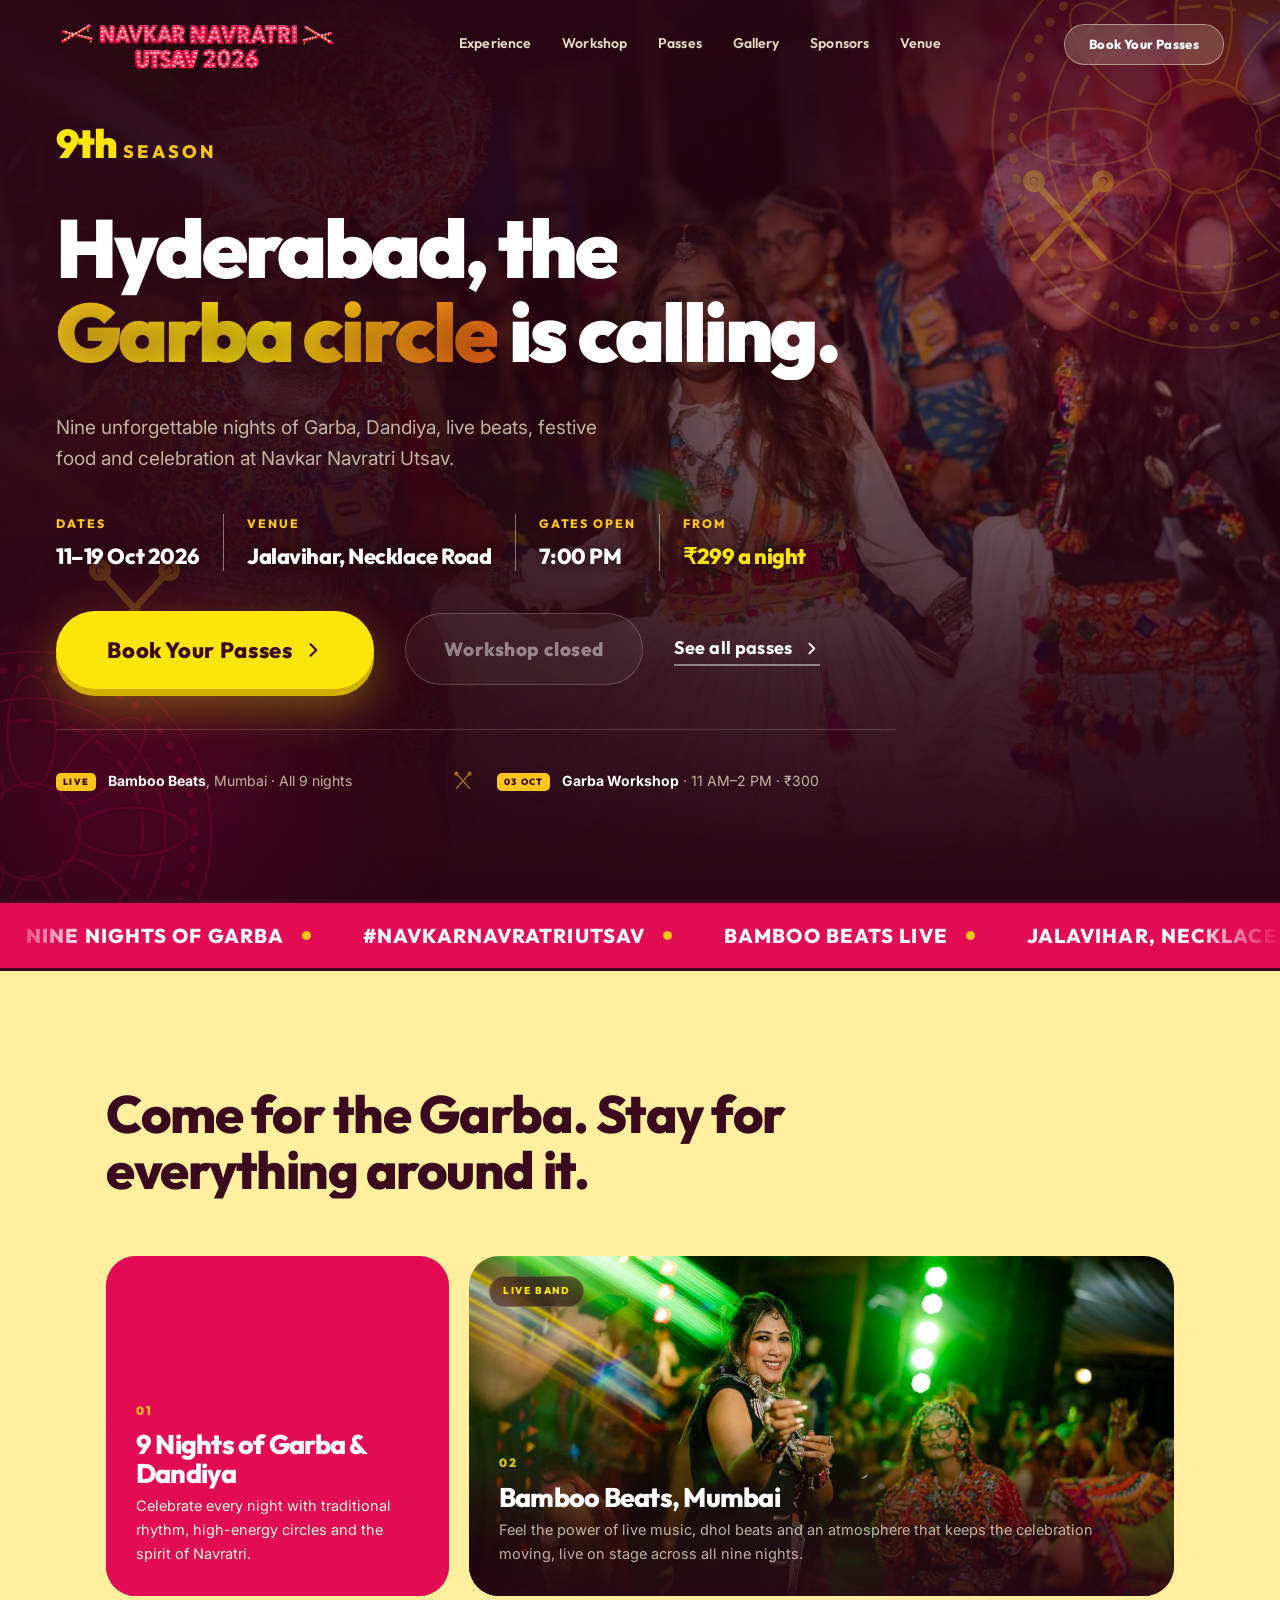
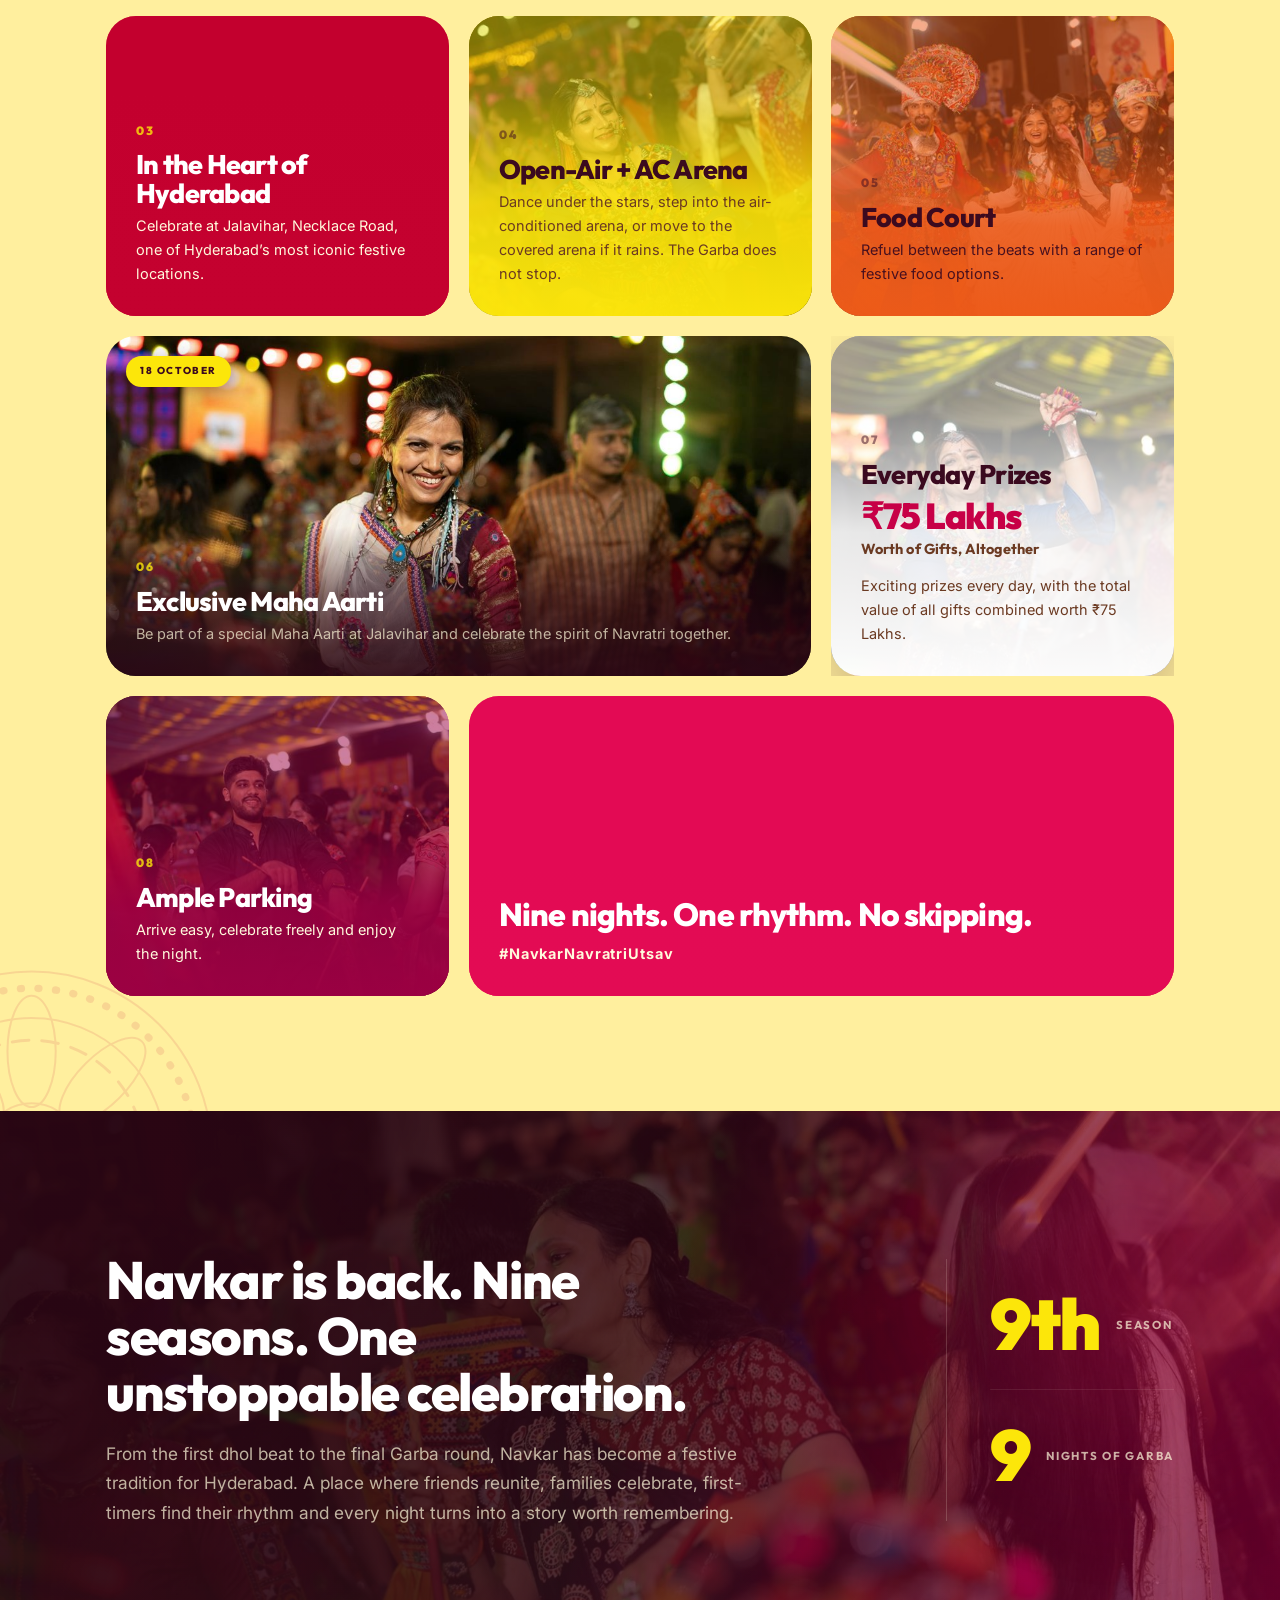
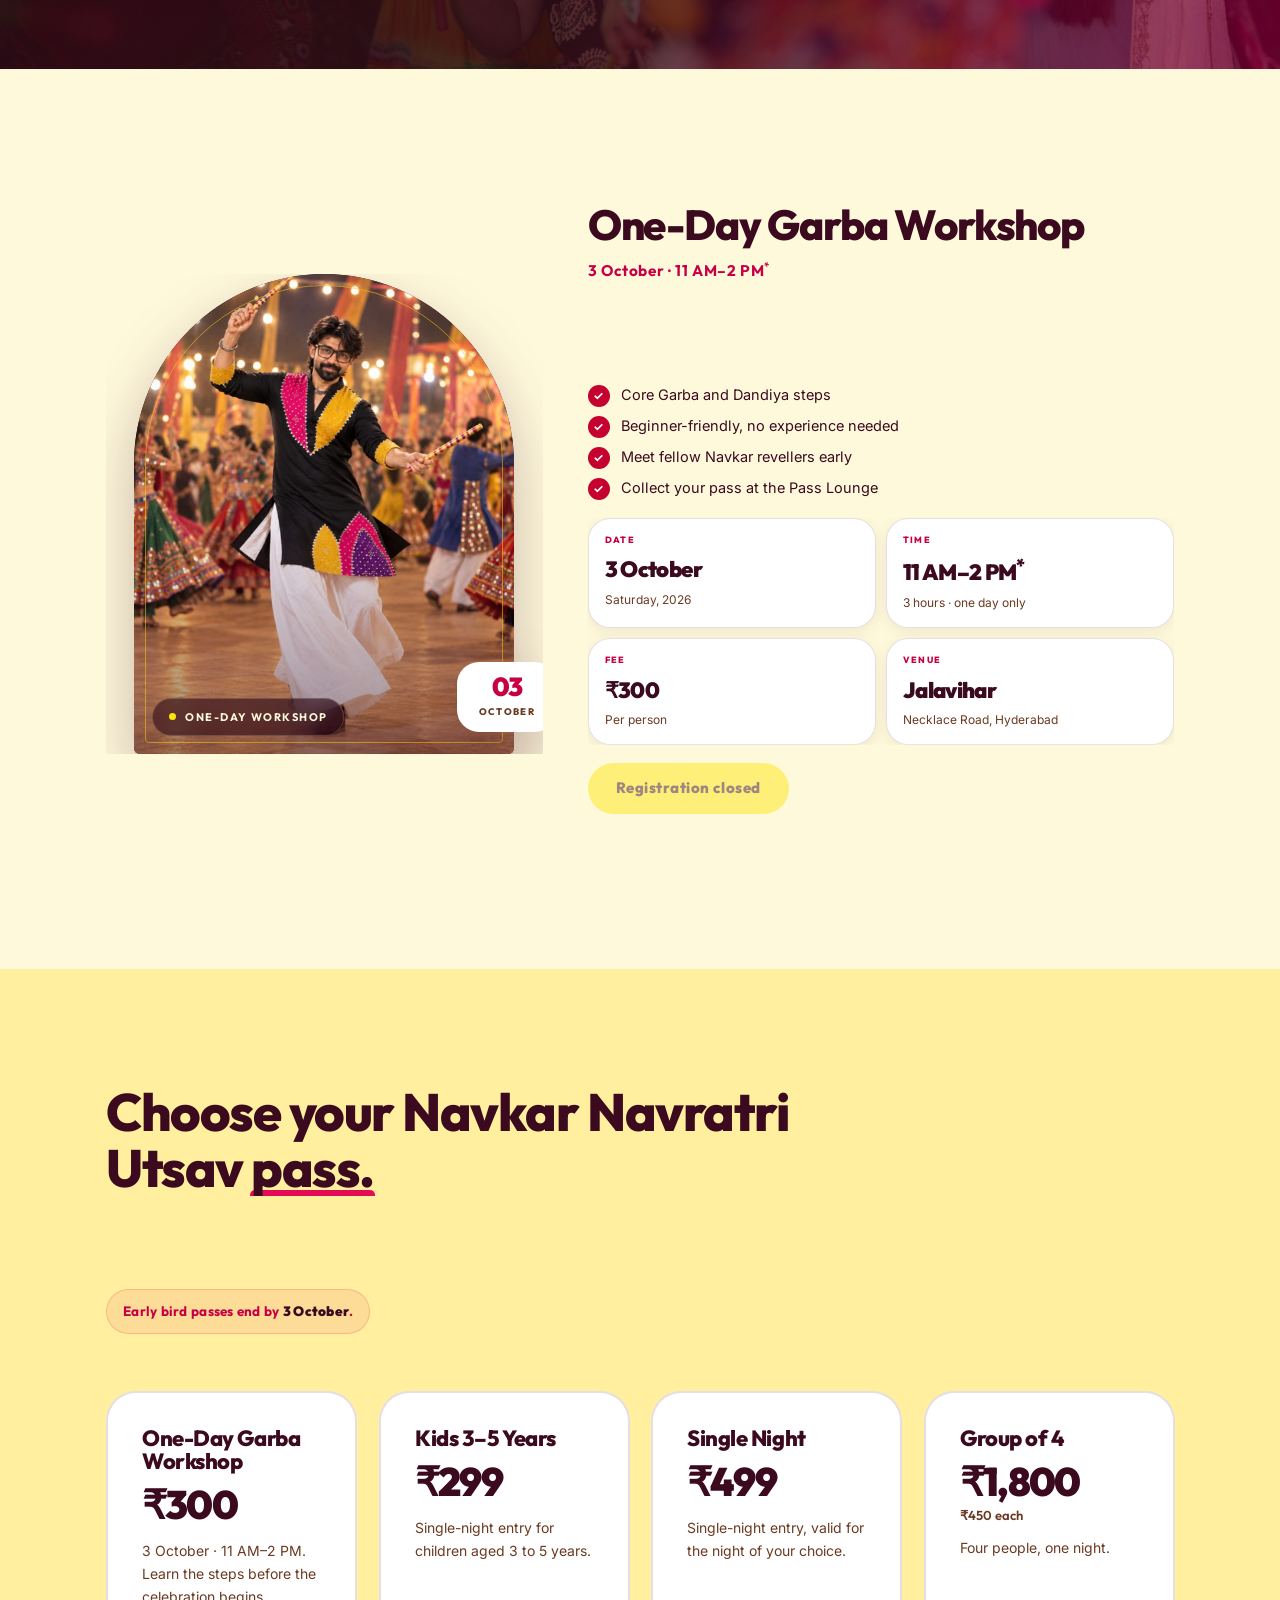
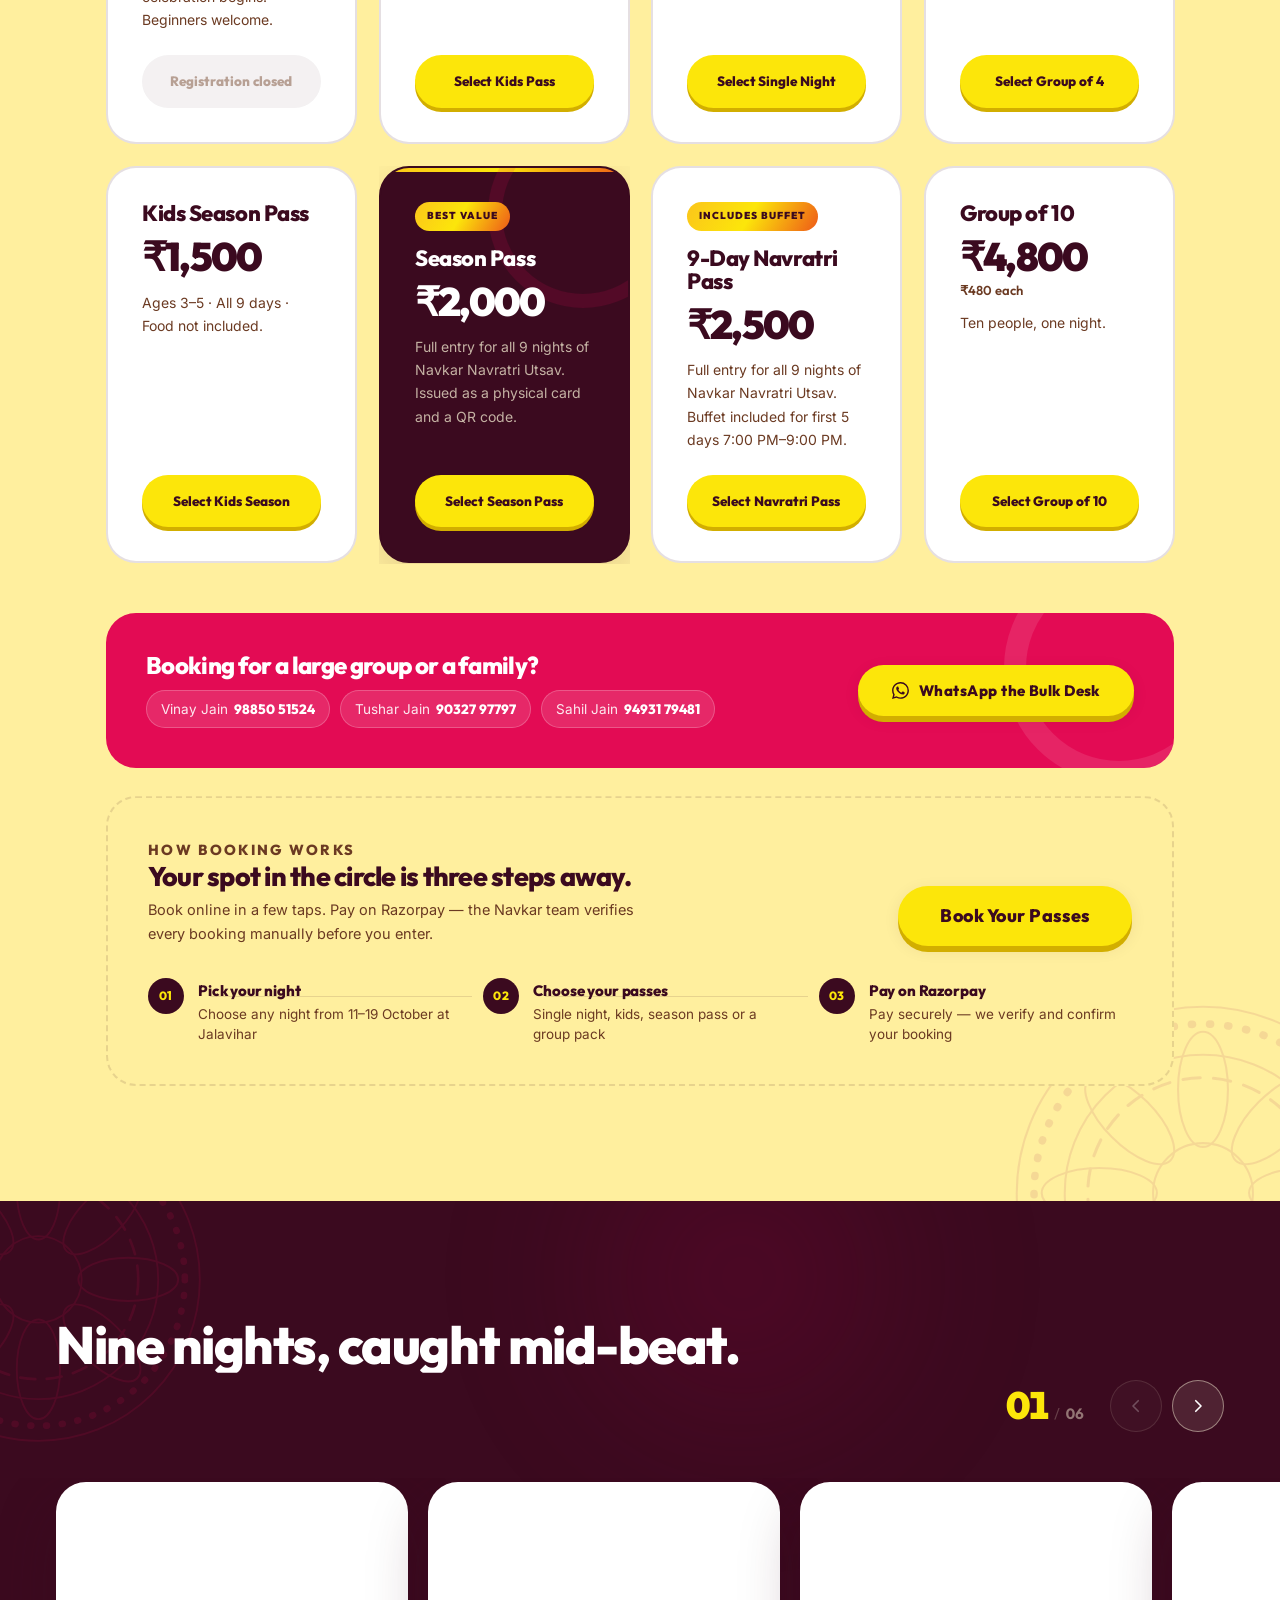
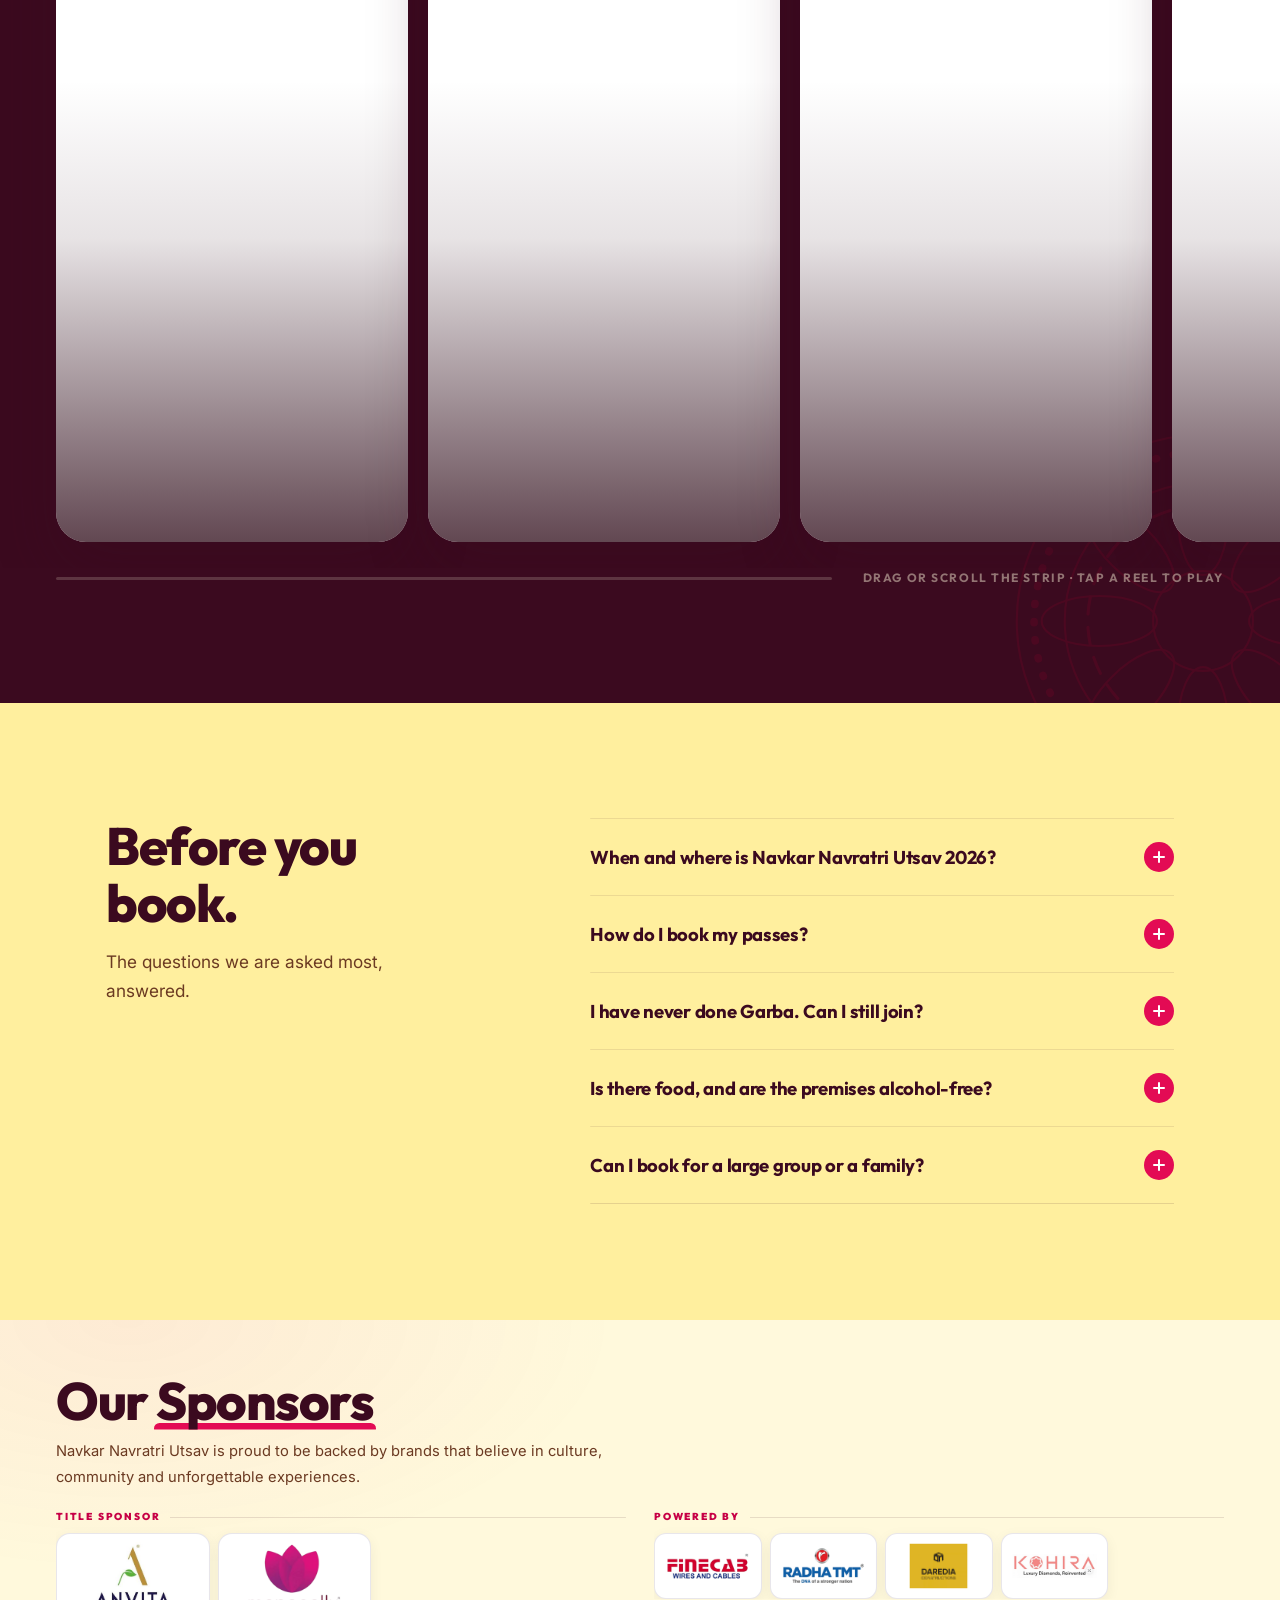
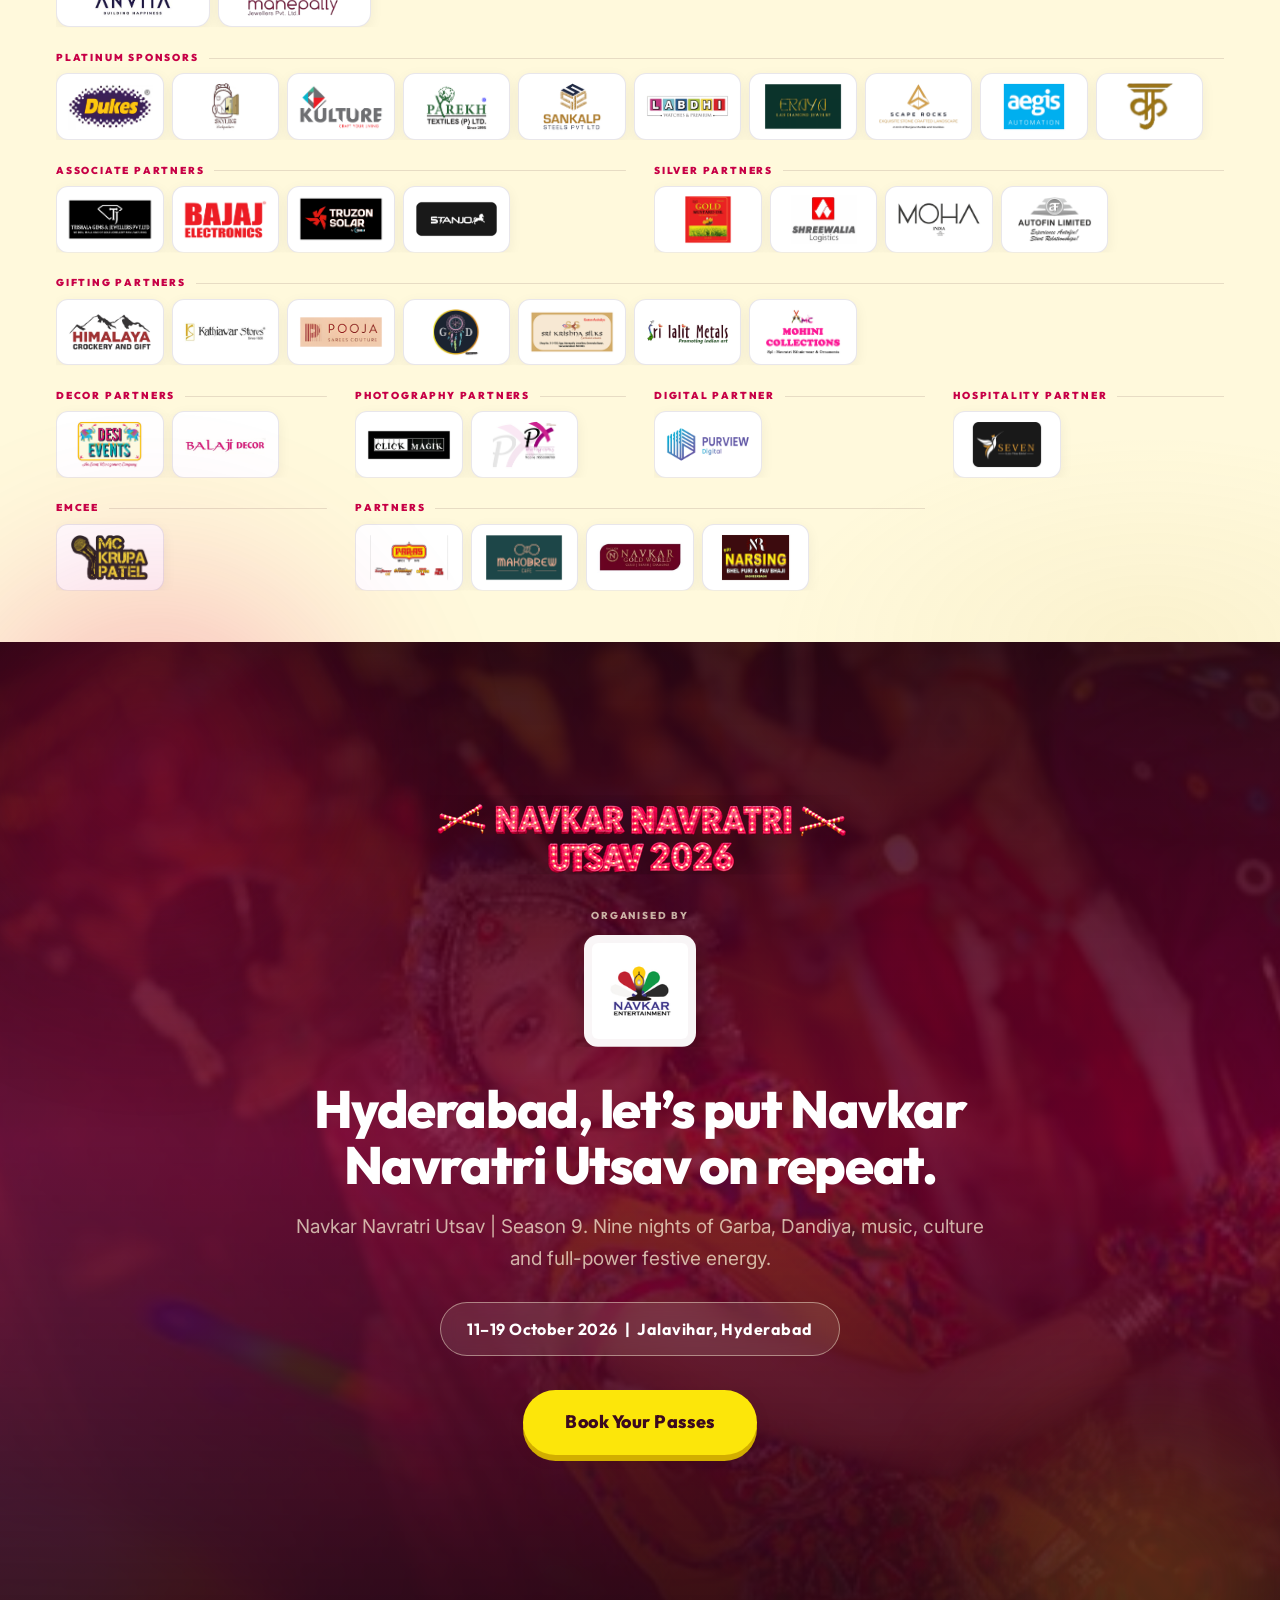
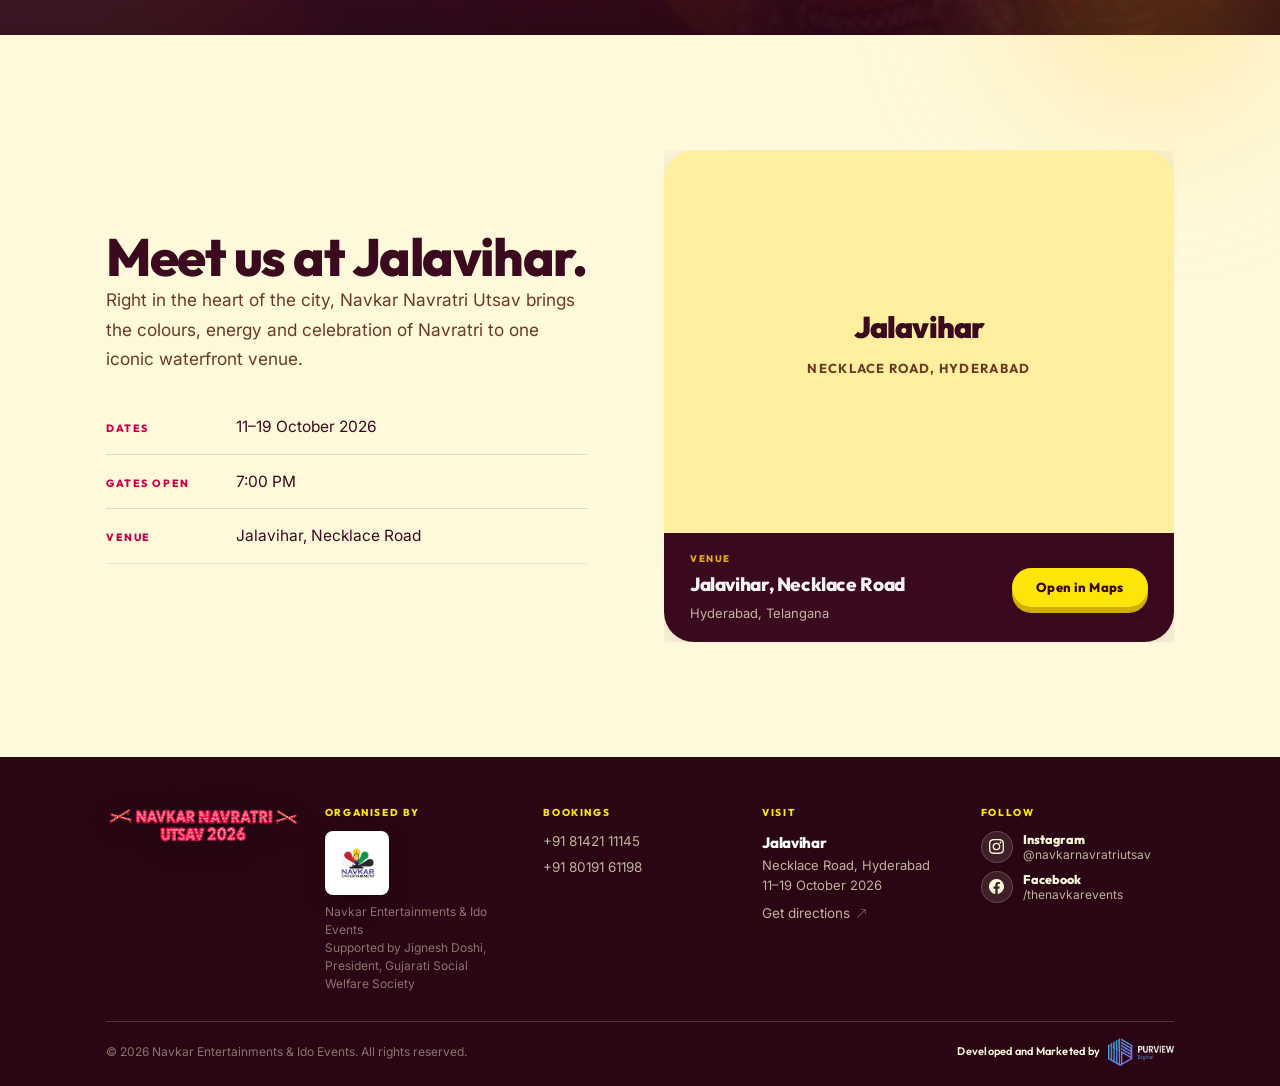
==== index.html @ 30139a0a "Upload Navkar landing page" ====
﻿<!DOCTYPE html>
<html lang="en">
<head>
<meta charset="utf-8">
<meta name="viewport" content="width=device-width, initial-scale=1, viewport-fit=cover">
<meta name="theme-color" content="#20123B">
<link rel="icon" href="assets/img/logo-128.png" type="image/png">
<link rel="apple-touch-icon" href="assets/img/logo-320.png">
<title>Navkar Navratri Utsav 2026 · Garba at Jalavihar, Hyderabad</title>
<meta name="description" content="Navkar Navratri Utsav Season 9. Nine nights of Garba and Dandiya at Jalavihar, Necklace Road, Hyderabad. 11–19 October 2026. Live band all nine nights. Passes from ₹299.">

<link rel="preconnect" href="https://fonts.googleapis.com">
<link rel="preconnect" href="https://fonts.gstatic.com" crossorigin>
<link href="https://fonts.googleapis.com/css2?family=Outfit:wght@400;500;600;700;800;900&family=Inter:wght@300;400;500;600;700&display=swap" rel="stylesheet">
<link rel="preload" as="image" href="assets/img/festive-attire-1800.jpg"
      imagesrcset="assets/img/festive-attire-650.jpg 650w, assets/img/festive-attire-1100.jpg 1100w, assets/img/festive-attire-1800.jpg 1800w"
      imagesizes="100vw">

<link rel="stylesheet" href="css/base.css">
<link rel="stylesheet" href="css/decor.css">
<link rel="stylesheet" href="css/nav.css">
<link rel="stylesheet" href="css/hero.css">
<link rel="stylesheet" href="css/sections.css">
<link rel="stylesheet" href="css/gallery.css">
<link rel="stylesheet" href="css/modal.css">
</head>
<body>

<a class="skip" href="#main">Skip to content</a>

<!-- ============================================================
     Decorative SVG symbols — referenced with <use> throughout
     ============================================================ -->
<svg width="0" height="0" style="position:absolute" aria-hidden="true" focusable="false">
  <!-- NOTE: styling here must be presentation ATTRIBUTES, not classes.
       A <use> clones into a shadow tree that outside class selectors cannot
       reach; only inherited properties cross that boundary. -->
  <symbol id="mandala" viewBox="0 0 200 200">
    <g fill="none" stroke="currentColor" stroke-width="1.1">
      <circle cx="100" cy="100" r="97"/>
      <circle cx="100" cy="100" r="88" stroke-width="4" stroke-dasharray="0.5 9" stroke-linecap="round"/>
      <circle cx="100" cy="100" r="72"/>
      <circle cx="100" cy="100" r="60" stroke-width="1.6" stroke-dasharray="9 7" stroke-linecap="round"/>
      <circle cx="100" cy="100" r="26"/>
      <ellipse cx="100" cy="46" rx="13" ry="30"/>
      <ellipse cx="100" cy="46" rx="13" ry="30" transform="rotate(45 100 100)"/>
      <ellipse cx="100" cy="46" rx="13" ry="30" transform="rotate(90 100 100)"/>
      <ellipse cx="100" cy="46" rx="13" ry="30" transform="rotate(135 100 100)"/>
      <ellipse cx="100" cy="46" rx="13" ry="30" transform="rotate(180 100 100)"/>
      <ellipse cx="100" cy="46" rx="13" ry="30" transform="rotate(225 100 100)"/>
      <ellipse cx="100" cy="46" rx="13" ry="30" transform="rotate(270 100 100)"/>
      <ellipse cx="100" cy="46" rx="13" ry="30" transform="rotate(315 100 100)"/>
    </g>
  </symbol>

  <symbol id="chakra" viewBox="0 0 40 40">
    <g fill="none" stroke="currentColor" stroke-width="2">
      <circle cx="20" cy="20" r="17" stroke-dasharray="1 5" stroke-linecap="round"/>
      <circle cx="20" cy="20" r="7"/>
    </g>
  </symbol>

  <symbol id="dandiya" viewBox="0 0 60 60">
    <g fill="none" stroke="currentColor" stroke-width="3.4" stroke-linecap="round">
      <line x1="12" y1="10" x2="48" y2="50"/>
      <line x1="48" y1="10" x2="12" y2="50"/>
      <circle cx="12" cy="10" r="4"/>
      <circle cx="48" cy="10" r="4"/>
    </g>
  </symbol>

  <symbol id="i-left"   viewBox="0 0 24 24"><path d="M15 5l-7 7 7 7"/></symbol>
  <symbol id="i-right"  viewBox="0 0 24 24"><path d="M9 5l7 7-7 7"/></symbol>
  <symbol id="i-expand" viewBox="0 0 24 24"><path d="M4 9V4h5M20 15v5h-5M20 9V4h-5M4 15v5h5"/></symbol>

  <!-- Bootstrap Icons (MIT) — instagram + facebook, 16x16 grid -->
  <symbol id="i-instagram" viewBox="0 0 16 16"><path d="M8 0C5.829 0 5.556.01 4.703.048 3.85.088 3.269.222 2.76.42a3.9 3.9 0 0 0-1.417.923A3.9 3.9 0 0 0 .42 2.76C.222 3.268.087 3.85.048 4.7.01 5.555 0 5.827 0 8.001c0 2.172.01 2.444.048 3.297.04.852.174 1.433.372 1.942.205.526.478.972.923 1.417.444.445.89.719 1.416.923.51.198 1.09.333 1.942.372C5.555 15.99 5.827 16 8 16s2.444-.01 3.298-.048c.851-.04 1.434-.174 1.943-.372a3.9 3.9 0 0 0 1.416-.923c.445-.445.718-.891.923-1.417.197-.509.332-1.09.372-1.942C15.99 10.445 16 10.173 16 8s-.01-2.445-.048-3.299c-.04-.851-.175-1.433-.372-1.941a3.9 3.9 0 0 0-.923-1.417A3.9 3.9 0 0 0 13.24.42c-.51-.198-1.092-.333-1.943-.372C10.443.01 10.172 0 7.998 0zm-.717 1.442h.718c2.136 0 2.389.007 3.232.046.78.035 1.204.166 1.486.275.373.145.64.319.92.599s.453.546.598.92c.11.281.24.705.275 1.485.039.843.047 1.096.047 3.231s-.008 2.389-.047 3.232c-.035.78-.166 1.203-.275 1.485a2.5 2.5 0 0 1-.599.919c-.28.28-.546.453-.92.598-.28.11-.704.24-1.485.276-.843.038-1.096.047-3.232.047s-2.39-.009-3.233-.047c-.78-.036-1.203-.166-1.485-.276a2.5 2.5 0 0 1-.92-.598 2.5 2.5 0 0 1-.6-.92c-.109-.281-.24-.705-.275-1.485-.038-.843-.046-1.096-.046-3.233s.008-2.388.046-3.231c.036-.78.166-1.204.276-1.486.145-.373.319-.64.599-.92s.546-.453.92-.598c.282-.11.705-.24 1.485-.276.738-.034 1.024-.044 2.515-.045zm4.988 1.328a.96.96 0 1 0 0 1.92.96.96 0 0 0 0-1.92m-4.27 1.122a4.109 4.109 0 1 0 0 8.217 4.109 4.109 0 0 0 0-8.217m0 1.441a2.667 2.667 0 1 1 0 5.334 2.667 2.667 0 0 1 0-5.334"/></symbol>
  <symbol id="i-facebook"  viewBox="0 0 16 16"><path d="M16 8.049c0-4.446-3.582-8.05-8-8.05C3.58 0-.002 3.603-.002 8.05c0 4.017 2.926 7.347 6.75 7.951v-5.625h-2.03V8.05H6.75V6.275c0-2.017 1.195-3.131 3.022-3.131.876 0 1.791.157 1.791.157v1.98h-1.009c-.993 0-1.303.621-1.303 1.258v1.51h2.218l-.354 2.326H9.25V16c3.824-.604 6.75-3.934 6.75-7.951"/></symbol>
  <symbol id="i-whatsapp"  viewBox="0 0 16 16"><path d="M13.601 2.326A7.85 7.85 0 0 0 7.994 0C3.627 0 .068 3.558.064 7.926c0 1.399.366 2.76 1.057 3.965L0 16l4.204-1.102a7.9 7.9 0 0 0 3.79.965h.004c4.368 0 7.926-3.558 7.93-7.93A7.9 7.9 0 0 0 13.6 2.326zM7.994 14.521a6.6 6.6 0 0 1-3.356-.92l-.24-.144-2.494.654.666-2.433-.156-.251a6.56 6.56 0 0 1-1.007-3.505c0-3.626 2.957-6.584 6.591-6.584a6.56 6.56 0 0 1 4.66 1.931 6.56 6.56 0 0 1 1.928 4.66c-.004 3.639-2.961 6.592-6.592 6.592m3.615-4.934c-.197-.099-1.17-.578-1.353-.646-.182-.065-.315-.099-.445.099-.133.197-.513.646-.627.775-.114.133-.232.148-.43.05-.197-.1-.836-.308-1.592-.985-.59-.525-.985-1.175-1.103-1.372-.114-.198-.011-.304.088-.403.087-.088.197-.232.296-.346.1-.114.133-.198.198-.33.065-.134.034-.248-.015-.347-.05-.099-.445-1.076-.612-1.47-.16-.389-.323-.335-.445-.34-.114-.007-.247-.007-.38-.007a.73.73 0 0 0-.529.247c-.182.198-.691.677-.691 1.654s.71 1.916.81 2.049c.098.133 1.394 2.132 3.383 2.992.47.205.84.326 1.129.418.475.152.904.129 1.246.08.38-.058 1.171-.48 1.338-.943.164-.464.164-.86.114-.943-.049-.084-.182-.133-.38-.232"/></symbol>
  <symbol id="i-out"       viewBox="0 0 16 16"><path fill-rule="evenodd" d="M14 2.5a.5.5 0 0 0-.5-.5h-6a.5.5 0 0 0 0 1h4.793L2.146 13.146a.5.5 0 0 0 .708.708L13 3.707V8.5a.5.5 0 0 0 1 0z"/></symbol>
</svg>

<!-- ============================================================
     NAVIGATION
     ============================================================ -->
<header class="nav">
  <div class="nav-in">
    <a class="brand" href="#home" aria-label="Navkar Navratri Utsav, home">
      <img class="blogo" src="assets/img/navkar-navratri-26-420.png"
           srcset="assets/img/navkar-navratri-26-420.png 420w, assets/img/navkar-navratri-26-640.png 640w, assets/img/navkar-navratri-26-960.png 960w"
           sizes="(max-width:640px) 52vw, 250px"
           width="420" height="79" fetchpriority="high" decoding="async"
           alt="Navkar Navratri Utsav 2026">
    </a>

    <nav class="nav-links" aria-label="Primary">
      <a href="#experience">Experience</a>
      <a href="#workshop">Workshop</a>
      <a href="#passes">Passes</a>
      <a href="#gallery">Gallery</a>
      <a href="#sponsors">Sponsors</a>
      <a href="#venue">Venue</a>
    </nav>

    <div class="nav-actions">
      <button class="btn btn-sm btn-nav" data-cta>Book Your Passes</button>
      <button class="burger" aria-label="Open menu" aria-expanded="false" aria-controls="drawer">
        <i></i><i></i><i></i>
      </button>
    </div>
  </div>
</header>

<!-- Mobile drawer -->
<div class="drawer" id="drawer">
  <div class="drawer-inner">
    <a class="dl" href="#experience" style="--i:0"><span class="idx">01</span>Experience</a>
    <a class="dl" href="#workshop"   style="--i:1"><span class="idx">02</span>Workshop</a>
    <a class="dl" href="#passes"     style="--i:2"><span class="idx">03</span>Passes</a>
    <a class="dl" href="#gallery"    style="--i:3"><span class="idx">04</span>Gallery</a>
    <a class="dl" href="#sponsors"   style="--i:4"><span class="idx">05</span>Sponsors</a>
    <a class="dl" href="#venue"      style="--i:5"><span class="idx">06</span>Venue</a>
    <div class="drawer-foot">
      <button class="btn btn-yellow btn-lg" data-cta>Book Your Passes</button>
      <p class="drawer-meta">
        <strong>11–19 October 2026</strong><br>
        Jalavihar, Necklace Road, Hyderabad<br>
        Bookings · +91 81421 11145
      </p>
    </div>
  </div>
</div>

<main id="main">

<!-- ============================================================
     HERO
     ============================================================ -->
<section class="hero" id="home" data-parallax-root>
  <div class="hero-media">
    <img class="hero-img" data-parallax="0.14"
         src="assets/img/festive-attire-1800.jpg"
         srcset="assets/img/festive-attire-650.jpg 650w,
                 assets/img/festive-attire-1100.jpg 1100w,
                 assets/img/festive-attire-1800.jpg 1800w"
         sizes="100vw"
         fetchpriority="high" decoding="async"
         alt="Revellers in full traditional Gujarati attire laughing together on the Navkar floor under coloured stage beams">
  </div>
  <div class="hero-cast" aria-hidden="true"></div>
  <div class="hero-scrim" aria-hidden="true"></div>

  <!-- decor -->
  <div class="glow glow-1 glow-breathe" aria-hidden="true"></div>
  <div class="glow glow-2 glow-breathe-slow" aria-hidden="true"></div>
  <div class="motif motif-tr motif-spin" aria-hidden="true"><svg><use href="#mandala"/></svg></div>
  <div class="motif motif-bl motif-spin-rev" aria-hidden="true"><svg><use href="#mandala"/></svg></div>
  <div class="dandiya dandiya-1 dandiya-float" aria-hidden="true"><svg><use href="#dandiya"/></svg></div>
  <div class="dandiya dandiya-2 dandiya-float" aria-hidden="true"><svg><use href="#dandiya"/></svg></div>
  <div class="particles" data-count-particles="22" aria-hidden="true"></div>

  <div class="hero-in">
    <div class="hero-content">
      <div class="hero-brand">
        <span class="season" aria-label="9th Season">
          <span class="season-n">9th</span>
          <span class="season-l">Season</span>
        </span>
      </div>

      <h1 class="reveal-words">
        <span class="w" style="--i:0"><span>Hyderabad,</span></span>
        <span class="w" style="--i:1"><span>the</span></span>
        <span class="w" style="--i:2"><span><em>Garba circle</em></span></span>
        <span class="w" style="--i:3"><span>is</span></span>
        <span class="w" style="--i:4"><span>calling.</span></span>
      </h1>

      <p class="sub">Nine unforgettable nights of Garba, Dandiya, live beats, festive food and celebration at Navkar Navratri Utsav.</p>

      <!-- Flat data, deliberately not pill-shaped: only the CTA below
           should read as something you can click. -->
      <dl class="hero-meta">
        <div><dt>Dates</dt><dd>11–19 Oct 2026</dd></div>
        <div><dt>Venue</dt><dd>Jalavihar, Necklace Road</dd></div>
        <div><dt>Gates open</dt><dd>7:00 PM</dd></div>
        <div><dt>From</dt><dd class="hi">₹299 a night</dd></div>
      </dl>

      <!-- Two real actions, three weights: the festival passes lead, the
           workshop is a distinct product, "see all passes" just scrolls. -->
      <div class="cta-row">
        <button class="btn btn-hero" data-cta>
          Book Your Passes
          <svg class="cta-arrow" aria-hidden="true"><use href="#i-right"/></svg>
        </button>
        <button class="btn btn-glass btn-hero-alt" data-ws-cta>
          Workshop <span>· ₹300</span>
        </button>
        <a class="cta-text" href="#passes">
          See all passes
          <svg aria-hidden="true"><use href="#i-right"/></svg>
        </a>
      </div>

      <!-- Billing line, poster style. Each item is wrapped in its own element
           so the <b> stays inline inside it rather than becoming a flex item. -->
      <div class="hero-billing">
        <p class="bill">
          <span class="bill-k">Live</span>
          <b>Bamboo Beats</b>, Mumbai · All 9 nights
        </p>
        <svg class="bill-sep" aria-hidden="true"><use href="#dandiya"/></svg>
        <p class="bill">
          <span class="bill-k">03 Oct</span>
          <b>Garba Workshop</b> · 11 AM–2 PM · ₹300
        </p>
      </div>
    </div>
  </div>

</section>

<!-- Festive ticker -->
<div class="marquee" aria-hidden="true">
  <div class="marquee-track">
    <div class="marquee-group">
      <span>Nine Nights of Garba</span><span>#NavkarNavratriUtsav</span><span>Bamboo Beats Live</span>
      <span>Jalavihar, Necklace Road</span><span>Maha Aarti</span><span>Best-Dressed Prizes</span>
      <span>11–19 October 2026</span>
    </div>
    <div class="marquee-group">
      <span>Nine Nights of Garba</span><span>#NavkarNavratriUtsav</span><span>Bamboo Beats Live</span>
      <span>Jalavihar, Necklace Road</span><span>Maha Aarti</span><span>Best-Dressed Prizes</span>
      <span>11–19 October 2026</span>
    </div>
  </div>
</div>

<!-- ============================================================
     EXPERIENCE
     ============================================================ -->
<section class="sec sec-alt exp" id="experience">
  <div class="motif motif-bl motif-spin-rev" aria-hidden="true"><svg><use href="#mandala"/></svg></div>
  <div class="wrap">
    <div class="sec-head">
      <h2 data-reveal>Come for the Garba. Stay for everything around it.</h2>
    </div>

    <div class="exp-grid" data-stagger="70">
      <article class="cell cell-img cell-tint c-mag" data-reveal>
        <img src="assets/img/hero-garba-650.jpg"
             srcset="assets/img/hero-garba-650.jpg 650w, assets/img/hero-garba-1100.jpg 1100w"
             sizes="(max-width:620px) 92vw, (max-width:1040px) 46vw, 30vw"
             loading="lazy" decoding="async"
             alt="A line of dancers mid-Dandiya, sticks raised">
        <div class="cell-body">
          <span class="num">01</span>
          <h3>9 Nights of Garba &amp; Dandiya</h3>
          <p>Celebrate every night with traditional rhythm, high-energy circles and the spirit of Navratri.</p>
        </div>
      </article>

      <article class="cell cell-img sp-2 tall" data-reveal>
        <img src="assets/img/live-stage-1100.jpg"
             srcset="assets/img/live-stage-650.jpg 650w, assets/img/live-stage-1100.jpg 1100w, assets/img/live-stage-1800.jpg 1800w"
             sizes="(max-width:620px) 92vw, (max-width:1040px) 92vw, 62vw"
             loading="lazy" decoding="async"
             alt="Green stage beams sweeping the Garba floor as the live band plays">
        <span class="tagline">Live Band</span>
        <div class="cell-body">
          <span class="num">02</span>
          <h3>Bamboo Beats, Mumbai</h3>
          <p>Feel the power of live music, dhol beats and an atmosphere that keeps the celebration moving, live on stage across all nine nights.</p>
        </div>
      </article>

      <article class="cell cell-img cell-tint c-teal" data-reveal>
        <img src="assets/img/crowd-night-650.jpg"
             srcset="assets/img/crowd-night-650.jpg 650w, assets/img/crowd-night-1100.jpg 1100w"
             sizes="(max-width:620px) 92vw, (max-width:1040px) 46vw, 30vw"
             loading="lazy" decoding="async"
             alt="A packed dance floor of families and friends lit by coloured lights">
        <div class="cell-body">
          <span class="num">03</span>
          <h3>In the Heart of Hyderabad</h3>
          <p>Celebrate at Jalavihar, Necklace Road, one of Hyderabad&#8217;s most iconic festive locations.</p>
        </div>
      </article>

      <article class="cell cell-img cell-tint c-yel" data-reveal>
        <img src="assets/img/garba-circle-650.jpg"
             srcset="assets/img/garba-circle-650.jpg 650w, assets/img/garba-circle-1100.jpg 1100w"
             sizes="(max-width:620px) 92vw, (max-width:1040px) 46vw, 30vw"
             loading="lazy" decoding="async"
             alt="A dancer turning through a Garba round under stage light">
        <div class="cell-body">
          <span class="num">04</span>
          <h3>Open-Air + AC Arena</h3>
          <p>Dance under the stars, step into the air-conditioned arena, or move to the covered arena if it rains. The Garba does not stop.</p>
        </div>
      </article>

      <article class="cell cell-img cell-tint c-org" data-reveal>
        <img src="assets/img/festive-attire-650.jpg"
             srcset="assets/img/festive-attire-650.jpg 650w, assets/img/festive-attire-1100.jpg 1100w"
             sizes="(max-width:620px) 92vw, (max-width:1040px) 46vw, 30vw"
             loading="lazy" decoding="async"
             alt="A group in full traditional Gujarati attire under the festival lights">
        <div class="cell-body">
          <span class="num">05</span>
          <h3>Food Court</h3>
          <p>Refuel between the beats with a range of festive food options.</p>
        </div>
      </article>

      <article class="cell cell-img sp-2 tall" data-reveal>
        <img src="assets/img/festive-smile-1100.jpg"
             srcset="assets/img/festive-smile-650.jpg 650w, assets/img/festive-smile-1100.jpg 1100w, assets/img/festive-smile-1800.jpg 1800w"
             sizes="(max-width:620px) 92vw, (max-width:1040px) 92vw, 62vw"
             loading="lazy" decoding="async"
             alt="A smiling reveller in festive white and magenta beneath strings of warm festival lights">
        <span class="tagline tagline-date">18 October</span>
        <div class="cell-body">
          <span class="num">06</span>
          <h3>Exclusive Maha Aarti</h3>
          <p>Be part of a special Maha Aarti at Jalavihar and celebrate the spirit of Navratri together.</p>
        </div>
      </article>

      <article class="cell cell-img cell-tint c-cream" data-reveal>
        <img src="assets/img/dandiya-raas-650.jpg"
             srcset="assets/img/dandiya-raas-650.jpg 650w, assets/img/dandiya-raas-1100.jpg 1100w"
             sizes="(max-width:620px) 92vw, (max-width:1040px) 46vw, 30vw"
             loading="lazy" decoding="async"
             alt="A dancer in blue mirror-work chaniya choli raising her dandiya stick">
        <div class="cell-body">
          <span class="num">07</span>
          <h3>Everyday Prizes</h3>
          <p class="cell-figure"><b>&#8377;75 Lakhs</b> Worth of Gifts, Altogether</p>
          <p>Exciting prizes every day, with the total value of all gifts combined worth &#8377;75 Lakhs.</p>
        </div>
      </article>

      <article class="cell cell-img cell-tint c-pur" data-reveal>
        <img src="assets/img/dandiya-sticks-650.jpg"
             srcset="assets/img/dandiya-sticks-650.jpg 650w, assets/img/dandiya-sticks-1100.jpg 1100w"
             sizes="(max-width:620px) 92vw, (max-width:1040px) 46vw, 30vw"
             loading="lazy" decoding="async"
             alt="A dancer striking dandiya sticks during a raas round">
        <div class="cell-body">
          <span class="num">08</span>
          <h3>Ample Parking</h3>
          <p>Arrive easy, celebrate freely and enjoy the night.</p>
        </div>
      </article>

      <article class="cell cell-img cell-tint c-mag sp-2 cell-say" data-reveal>
        <img src="assets/img/hero-garba-1100.jpg"
             srcset="assets/img/hero-garba-650.jpg 650w, assets/img/hero-garba-1100.jpg 1100w, assets/img/hero-garba-1800.jpg 1800w"
             sizes="(max-width:620px) 92vw, (max-width:1040px) 92vw, 62vw"
             loading="lazy" decoding="async"
             alt="Dancers caught mid-turn across the Garba floor">
        <div class="cell-body">
          <h3>Nine nights. One rhythm. No skipping.</h3>
          <p>#NavkarNavratriUtsav</p>
        </div>
      </article>
    </div>
  </div>
</section>

<!-- ============================================================
     LEGACY / STATS
     ============================================================ -->
<section class="legacy" data-parallax-root>
  <div class="legacy-media">
    <!-- The photo is the base layer and the permanent fallback. The video
         fades in over it only once it is actually playing, so a missing file,
         a blocked autoplay, reduced-motion or a data-saver connection all
         simply leave the photograph in place. -->
    <img data-parallax="0.10"
         src="assets/img/crowd-night-1800.jpg"
         srcset="assets/img/crowd-night-650.jpg 650w, assets/img/crowd-night-1100.jpg 1100w, assets/img/crowd-night-1800.jpg 1800w"
         sizes="100vw" loading="lazy" decoding="async"
         alt="A packed Navkar dance floor lit by green lasers, families and friends mid-Garba">
    <video class="bg-video" data-bg-video data-parallax="0.10"
           muted loop playsinline preload="none" tabindex="-1" aria-hidden="true"
           poster="assets/img/crowd-night-1100.jpg">
      <source data-src="assets/video/legacy.webm" type="video/webm">
      <source data-src="assets/video/legacy.mp4"  type="video/mp4">
    </video>
  </div>
  <div class="glow glow-1 glow-mag glow-breathe" aria-hidden="true"></div>
  <div class="particles" data-count-particles="14" aria-hidden="true"></div>

  <div class="wrap legacy-in">
    <div class="legacy-copy">
      <h2 data-reveal>Navkar is back. Nine seasons. One unstoppable celebration.</h2>
      <p class="lede" data-reveal>From the first dhol beat to the final Garba round, Navkar has become a festive tradition for Hyderabad. A place where friends reunite, families celebrate, first-timers find their rhythm and every night turns into a story worth remembering.</p>
    </div>

    <div class="stats" data-stagger="110">
      <div class="stat" data-reveal><div class="n">9th</div><div class="l">Season</div></div>
      <div class="stat" data-reveal><div class="n" data-count="9">0</div><div class="l">Nights of Garba</div></div>
    </div>
  </div>
</section>

<!-- ============================================================
     WORKSHOP
     ============================================================ -->
<section class="sec ws-sec" id="workshop">
  <div class="wrap">
    <div class="ws-grid">
      <div class="ws-media" data-reveal="left">
        <div class="img-frame img-arch img-keyline">
          <img src="assets/img/workshop-1100.jpg"
               srcset="assets/img/workshop-650.jpg 650w, assets/img/workshop-1100.jpg 1100w"
               sizes="(max-width:1040px) 86vw, 38vw"
               loading="lazy" decoding="async"
               alt="A dancer in a black kediyu swinging dandiya sticks mid-step, the floor full of dancers behind him">
          <span class="img-cap">One-Day Workshop</span>
        </div>
        <div class="ws-float">
          <div class="n">03</div>
          <div class="l">October</div>
        </div>
      </div>

      <div class="ws-copy" data-stagger="100">
        <h2 data-reveal>One-Day Garba Workshop</h2>
        <p class="ws-when" data-reveal>3 October · 11 AM–2 PM<sup>*</sup></p>
        <p class="lede" data-reveal>Learn the steps before Night 1. Beginner-friendly Garba and Dandiya — walk into the circle already knowing what you are doing.</p>

        <div class="wslist" data-reveal>
          <div><span class="tick">✓</span><span>Core Garba and Dandiya steps</span></div>
          <div><span class="tick">✓</span><span>Beginner-friendly, no experience needed</span></div>
          <div><span class="tick">✓</span><span>Meet fellow Navkar revellers early</span></div>
          <div><span class="tick">✓</span><span>Collect your pass at the Pass Lounge</span></div>
        </div>

        <div class="wsgrid" data-reveal>
          <div class="wsbox"><div class="k">Date</div><div class="v">3 October</div><div class="s">Saturday, 2026</div></div>
          <div class="wsbox"><div class="k">Time</div><div class="v">11 AM–2 PM<sup>*</sup></div><div class="s">3 hours · one day only</div></div>
          <div class="wsbox"><div class="k">Fee</div><div class="v">₹300</div><div class="s">Per person</div></div>
          <div class="wsbox"><div class="k">Venue</div><div class="v">Jalavihar</div><div class="s">Necklace Road, Hyderabad</div></div>
        </div>

        <p class="ws-cta" data-reveal>
          <button class="btn btn-yellow" data-ws-cta>Register for the Workshop · ₹300</button>
        </p>
      </div>
    </div>
    </div>
  </div>
</section>

<!-- ============================================================
     PASSES
     ============================================================ -->
<section class="sec sec-alt passes-sec" id="passes">
  <div class="motif motif-br motif-spin" aria-hidden="true"><svg><use href="#mandala"/></svg></div>
  <div class="wrap">
    <div class="sec-head">
      <h2 data-reveal>Choose your Navkar Navratri Utsav <span class="underline">pass.</span></h2>
      <p class="lede" data-reveal>Whether you are joining for one night or dancing through all nine, there is a Navkar pass for you.</p>
      <p class="pass-early" data-reveal>Early bird passes end by <b>3 October</b>.</p>
    </div>

    <div class="pass-grid pass-grid-4" data-stagger="90">
      <article class="pass ws" data-reveal>
        <h3 class="pname">One-Day Garba Workshop</h3>
        <div class="price">₹300</div>
        <p class="pdesc">3 October · 11 AM–2 PM. Learn the steps before the celebration begins. Beginners welcome.</p>
        <button class="pbtn" data-ws-cta>Register</button>
      </article>

      <article class="pass" data-reveal>
        <h3 class="pname">Kids 3–5 Years</h3>
        <div class="price">₹299</div>
        <p class="pdesc">Single-night entry for children aged 3 to 5 years.</p>
        <button class="pbtn" data-cta data-pass="Kids 3–5 Years" data-amt="299">Select Kids Pass</button>
      </article>

      <article class="pass" data-reveal>
        <h3 class="pname">Single Night</h3>
        <div class="price">₹499</div>
        <p class="pdesc">Single-night entry, valid for the night of your choice.</p>
        <button class="pbtn" data-cta data-pass="Single Night" data-amt="499">Select Single Night</button>
      </article>

      <article class="pass" data-reveal>
        <h3 class="pname">Group of 4</h3>
        <div class="price">₹1,800 <span>₹450 each</span></div>
        <p class="pdesc">Four people, one night.</p>
        <button class="pbtn" data-cta data-pass="Group of 4" data-amt="1800">Select Group of 4</button>
      </article>
    </div>

    <div class="pass-grid pass-grid-4" data-stagger="90">
      <article class="pass" data-reveal>
        <h3 class="pname">Kids Season Pass</h3>
        <div class="price">₹1,500</div>
        <p class="pdesc">Ages 3–5 · All 9 days · Food not included.</p>
        <button class="pbtn" data-cta data-pass="Kids Season Pass" data-amt="1500" data-night="All 9 Nights">Select Kids Season</button>
      </article>

      <article class="pass feat" data-reveal>
        <span class="ribbon">Best value</span>
        <h3 class="pname">Season Pass</h3>
        <div class="price">₹2,000</div>
        <p class="pdesc">Full entry for all 9 nights of Navkar Navratri Utsav. Issued as a physical card and a QR code.</p>
        <button class="pbtn" data-cta data-pass="Season Pass" data-amt="2000" data-night="All 9 Nights">Select Season Pass</button>
      </article>

      <article class="pass" data-reveal>
        <span class="ribbon">Includes buffet</span>
        <h3 class="pname">9-Day Navratri Pass</h3>
        <div class="price">₹2,500</div>
        <p class="pdesc">Full entry for all 9 nights of Navkar Navratri Utsav. Buffet included for first 5 days 7:00 PM–9:00 PM.</p>
        <button class="pbtn" data-cta data-pass="9-Day Navratri Pass" data-amt="2500" data-night="All 9 Nights · Buffet 11–15 Oct 7–9 PM">Select Navratri Pass</button>
      </article>

      <article class="pass" data-reveal>
        <h3 class="pname">Group of 10</h3>
        <div class="price">₹4,800 <span>₹480 each</span></div>
        <p class="pdesc">Ten people, one night.</p>
        <button class="pbtn" data-cta data-pass="Group of 10" data-amt="4800">Select Group of 10</button>
      </article>
    </div>


    <div class="bulk" data-reveal>
      <div>
        <h4>Booking for a large group or a family?</h4>
        <ul class="bulk-contacts">
          <li><a href="https://wa.me/919885051524?text=Hi!%20I'd%20like%20to%20book%20a%20group%20of%20passes%20for%20Navkar%20Navratri%20Utsav%202026.%20Please%20share%20the%20details." target="_blank" rel="noopener noreferrer">Vinay Jain <b>98850 51524</b></a></li>
          <li><a href="https://wa.me/919032797797?text=Hi!%20I'd%20like%20to%20book%20a%20group%20of%20passes%20for%20Navkar%20Navratri%20Utsav%202026.%20Please%20share%20the%20details." target="_blank" rel="noopener noreferrer">Tushar Jain <b>90327 97797</b></a></li>
          <li><a href="https://wa.me/919493179481?text=Hi!%20I'd%20like%20to%20book%20a%20group%20of%20passes%20for%20Navkar%20Navratri%20Utsav%202026.%20Please%20share%20the%20details." target="_blank" rel="noopener noreferrer">Sahil Jain <b>94931 79481</b></a></li>
        </ul>
      </div>
      <a class="btn btn-yellow" href="https://wa.me/919885051524?text=Hi!%20I'd%20like%20to%20book%20a%20group%20of%20passes%20for%20Navkar%20Navratri%20Utsav%202026.%20Please%20share%20the%20details." target="_blank" rel="noopener noreferrer">
        <svg class="btn-ico" aria-hidden="true"><use href="#i-whatsapp"/></svg>
        WhatsApp the Bulk Desk
      </a>
    </div>

    <div class="regband" data-reveal>
      <div class="regband-top">
        <div class="regband-copy">
          <p class="regband-kicker">How booking works</p>
          <h3>Your spot in the circle is three steps away.</h3>
          <p>Book online in a few taps. Pay on Razorpay — the Navkar team verifies every booking manually before you enter.</p>
        </div>
        <button class="btn btn-lg btn-yellow" data-cta>Book Your Passes</button>
      </div>

      <ol class="book-how">
        <li>
          <span class="book-how-n" aria-hidden="true">01</span>
          <div class="book-how-body">
            <strong>Pick your night</strong>
            <span>Choose any night from 11–19 October at Jalavihar</span>
          </div>
        </li>
        <li>
          <span class="book-how-n" aria-hidden="true">02</span>
          <div class="book-how-body">
            <strong>Choose your passes</strong>
            <span>Single night, kids, season pass or a group pack</span>
          </div>
        </li>
        <li>
          <span class="book-how-n" aria-hidden="true">03</span>
          <div class="book-how-body">
            <strong>Pay on Razorpay</strong>
            <span>Pay securely — we verify and confirm your booking</span>
          </div>
        </li>
      </ol>
    </div>
  </div>
</section>

<!-- ============================================================
     GALLERY
     ============================================================ -->
<section class="gallery" id="gallery">
  <div class="motif motif-tl motif-spin" aria-hidden="true"><svg><use href="#mandala"/></svg></div>
  <div class="motif motif-br motif-spin-rev" aria-hidden="true"><svg><use href="#mandala"/></svg></div>
  <div class="glow glow-1 glow-pur glow-breathe" aria-hidden="true"></div>

  <div class="gal-head">
    <div>
      <h2 data-reveal>Nine nights, caught mid-beat.</h2>
      <p class="lede" data-reveal>Moments from the Navkar floor: the colour, the circles and the energy you are booking a place in.</p>
    </div>
    <div class="gal-ctrl">
      <p class="gal-count" aria-hidden="true"><b id="galNow">01</b><i>/</i><span id="galTotal">08</span></p>
      <div class="gal-nav">
        <button class="gal-btn gal-prev" aria-label="Previous photos"><svg><use href="#i-left"/></svg></button>
        <button class="gal-btn gal-next" aria-label="Next photos"><svg><use href="#i-right"/></svg></button>
      </div>
    </div>
  </div>

  <!-- Instagram reels. Each is a cross-origin embed, so the tile only sets the
       frame; everything inside it is Instagram's own player. Lazy so six of
       them do not load until the strip is near the viewport. -->
  <div class="gal-track gal-track-reels" role="list">
    <div class="gal-item gal-reel" role="listitem">
      <iframe src="https://www.instagram.com/reel/DdjSO78M8Cv/embed/" title="Navkar Navratri Utsav on Instagram"
              loading="lazy" scrolling="no" frameborder="0" allowfullscreen></iframe>
    </div>
    <div class="gal-item gal-reel" role="listitem">
      <iframe src="https://www.instagram.com/reel/DPa7rYGDgpH/embed/" title="Navkar Navratri Utsav on Instagram"
              loading="lazy" scrolling="no" frameborder="0" allowfullscreen></iframe>
    </div>
    <div class="gal-item gal-reel" role="listitem">
      <iframe src="https://www.instagram.com/reel/DPTiHdDjvzJ/embed/" title="Navkar Navratri Utsav on Instagram"
              loading="lazy" scrolling="no" frameborder="0" allowfullscreen></iframe>
    </div>
    <div class="gal-item gal-reel" role="listitem">
      <iframe src="https://www.instagram.com/reel/DPQRfImiUxq/embed/" title="Navkar Navratri Utsav on Instagram"
              loading="lazy" scrolling="no" frameborder="0" allowfullscreen></iframe>
    </div>
    <div class="gal-item gal-reel" role="listitem">
      <iframe src="https://www.instagram.com/reel/DPQT0OyjuqL/embed/" title="Navkar Navratri Utsav on Instagram"
              loading="lazy" scrolling="no" frameborder="0" allowfullscreen></iframe>
    </div>
    <div class="gal-item gal-reel" role="listitem">
      <iframe src="https://www.instagram.com/reel/DPBNamgEkUs/embed/" title="Navkar Navratri Utsav on Instagram"
              loading="lazy" scrolling="no" frameborder="0" allowfullscreen></iframe>
    </div>
  </div>

  <div class="gal-foot">
    <div class="gal-bar" role="presentation"><span id="galBar"></span></div>
    <p class="gal-hint">Drag or scroll the strip · tap a reel to play</p>
  </div>
</section>

<!-- ============================================================
     FAQs
     Native <details>, so it stays keyboard and screen reader
     friendly with no script. The shared name makes them a true
     accordion in browsers that support it.
     ============================================================ -->
<section class="sec sec-alt faq-sec" id="faqs">
  <div class="wrap faq-in">
    <div class="sec-head faq-head">
      <h2 data-reveal>Before you book.</h2>
      <p class="lede" data-reveal>The questions we are asked most, answered.</p>
    </div>

    <div class="faq-list" data-stagger="60">
      <details class="faq" name="faq" data-reveal>
        <summary><span>When and where is Navkar Navratri Utsav 2026?</span><i class="faq-i" aria-hidden="true"></i></summary>
        <div class="faq-a">
          <p>Nine nights, 11 to 19 October 2026, at Jalavihar, Necklace Road, Hyderabad. Gates open at 7:00 PM every night.</p>
        </div>
      </details>

      <details class="faq" name="faq" data-reveal>
        <summary><span>How do I book my passes?</span><i class="faq-i" aria-hidden="true"></i></summary>
        <div class="faq-a">
          <p>Tap <strong>Book Your Passes</strong>, pick your night, choose your tickets, then pay on Razorpay. The Navkar team verifies every payment manually. Single night entry is ₹499, children aged 3 to 5 are ₹299 for one night or ₹1,500 for a Kids Season Pass (all nine days, food not included), and a Season Pass covering all nine nights is ₹2,000.</p>
        </div>
      </details>

      <details class="faq" name="faq" data-reveal>
        <summary><span>I have never done Garba. Can I still join?</span><i class="faq-i" aria-hidden="true"></i></summary>
        <div class="faq-a">
          <p>Yes, and plenty of people arrive exactly that way. Every night is beginner friendly. If you would rather walk in already knowing the steps, the <a href="#workshop">One-Day Garba Workshop</a> on 3 October covers the core Garba and Dandiya moves for ₹300.</p>
        </div>
      </details>

      <details class="faq" name="faq" data-reveal>
        <summary><span>Is there food, and are the premises alcohol-free?</span><i class="faq-i" aria-hidden="true"></i></summary>
        <div class="faq-a">
          <p>There is a food court on site with a range of festive options to refuel between rounds. The premises are strictly alcohol-free, with professional security across all nine nights, so families and first-timers are as comfortable as the regulars.</p>
        </div>
      </details>

      <details class="faq" name="faq" data-reveal>
        <summary><span>Can I book for a large group or a family?</span><i class="faq-i" aria-hidden="true"></i></summary>
        <div class="faq-a">
          <p>Yes. There are ready-made Group of 4 and Group of 10 passes, and for anything larger the bulk desk will sort it out with you directly on <a href="https://wa.me/919885051524?text=Hi!%20I'd%20like%20to%20book%20a%20group%20of%20passes%20for%20Navkar%20Navratri%20Utsav%202026.%20Please%20share%20the%20details." target="_blank" rel="noopener noreferrer">WhatsApp</a>.</p>
        </div>
      </details>
    </div>
  </div>
</section>

<!-- ============================================================
     PARTNERS / SPONSORS — slow left logo scroller
     ============================================================ -->
<section class="sec sponsors-sec" id="sponsors">
  <div class="wrap-wide">
    <div class="sec-head">
      <h2 data-reveal>Our <span class="underline">Sponsors</span></h2>
      <p class="lede" data-reveal>Navkar Navratri Utsav is proud to be backed by brands that believe in culture, community and unforgettable experiences.</p>
    </div>

    <div class="sp-tiers">
    <div class="sp-tier sp-lg sp-w2" data-reveal>
      <h3 class="sp-tier-k">Title Sponsor</h3>
      <div class="sp-row">
        <figure class="sponsor-logo"><img src="assets/img/sponsors/anvita.png" alt="Anvita" loading="lazy" decoding="async"></figure>
        <figure class="sponsor-logo"><img src="assets/img/sponsors/manepally.png" alt="Manepally Jewellers" loading="lazy" decoding="async"></figure>
      </div>
    </div>

    <div class="sp-tier sp-w2" data-reveal>
      <h3 class="sp-tier-k">Powered by</h3>
      <div class="sp-row">
        <figure class="sponsor-logo"><img src="assets/img/sponsors/finecab.png" alt="Finecab Wires and Cables" loading="lazy" decoding="async"></figure>
        <figure class="sponsor-logo"><img src="assets/img/sponsors/radha-tmt.png" alt="Radha TMT" loading="lazy" decoding="async"></figure>
        <figure class="sponsor-logo"><img src="assets/img/sponsors/daredia.png" alt="Daredia Constructions" loading="lazy" decoding="async"></figure>
        <figure class="sponsor-logo"><img src="assets/img/sponsors/kohira.png" alt="Kohira" loading="lazy" decoding="async"></figure>
      </div>
    </div>

    <div class="sp-tier sp-full" data-reveal>
      <h3 class="sp-tier-k">Platinum Sponsors</h3>
      <div class="sp-row">
        <figure class="sponsor-logo"><img src="assets/img/sponsors/dukes.png" alt="Dukes" loading="lazy" decoding="async"></figure>
        <figure class="sponsor-logo"><img src="assets/img/sponsors/skyline-backpackers.png" alt="Skyline Backpackers" loading="lazy" decoding="async"></figure>
        <figure class="sponsor-logo"><img src="assets/img/sponsors/kulture.png" alt="Kulture" loading="lazy" decoding="async"></figure>
        <figure class="sponsor-logo"><img src="assets/img/sponsors/parekh-textiles.png" alt="Parekh Textiles" loading="lazy" decoding="async"></figure>
        <figure class="sponsor-logo"><img src="assets/img/sponsors/sankalp-steels.png" alt="Sankalp Steels" loading="lazy" decoding="async"></figure>
        <figure class="sponsor-logo"><img src="assets/img/sponsors/labdhi.png" alt="Labdhi Watches and Premium" loading="lazy" decoding="async"></figure>
        <figure class="sponsor-logo"><img src="assets/img/sponsors/eraya.png" alt="Eraya Lab Diamond Jewelry" loading="lazy" decoding="async"></figure>
        <figure class="sponsor-logo"><img src="assets/img/sponsors/scape-rocks.png" alt="Scape Rocks" loading="lazy" decoding="async"></figure>
        <figure class="sponsor-logo"><img src="assets/img/sponsors/aegis.png" alt="Aegis Automation" loading="lazy" decoding="async"></figure>
        <figure class="sponsor-logo"><img src="assets/img/sponsors/platinum-monogram.png" alt="Platinum sponsor" loading="lazy" decoding="async"></figure>
      </div>
    </div>

    <div class="sp-tier sp-w2" data-reveal>
      <h3 class="sp-tier-k">Associate Partners</h3>
      <div class="sp-row">
        <figure class="sponsor-logo"><img src="assets/img/sponsors/trishala.png" alt="Trishala Gems and Jewellers" loading="lazy" decoding="async"></figure>
        <figure class="sponsor-logo"><img src="assets/img/sponsors/bajaj-electronics.png" alt="Bajaj Electronics" loading="lazy" decoding="async"></figure>
        <figure class="sponsor-logo"><img src="assets/img/sponsors/truzon-solar.png" alt="Truzon Solar" loading="lazy" decoding="async"></figure>
        <figure class="sponsor-logo"><img src="assets/img/sponsors/stanjo.png" alt="Stanjo" loading="lazy" decoding="async"></figure>
      </div>
    </div>

    <div class="sp-tier sp-sm sp-w4" data-reveal>
      <h3 class="sp-tier-k">Gifting Partners</h3>
      <div class="sp-row">
        <figure class="sponsor-logo"><img src="assets/img/sponsors/himalaya.png" alt="Himalaya Crockery and Gift" loading="lazy" decoding="async"></figure>
        <figure class="sponsor-logo"><img src="assets/img/sponsors/kathiawar.png" alt="Kathiawar Stores" loading="lazy" decoding="async"></figure>
        <figure class="sponsor-logo"><img src="assets/img/sponsors/pooja-sarees.png" alt="Pooja Sarees Couture" loading="lazy" decoding="async"></figure>
        <figure class="sponsor-logo"><img src="assets/img/sponsors/gd.png" alt="GD" loading="lazy" decoding="async"></figure>
        <figure class="sponsor-logo"><img src="assets/img/sponsors/sri-krishna-silks.png" alt="Sri Krishna Silks" loading="lazy" decoding="async"></figure>
        <figure class="sponsor-logo"><img src="assets/img/sponsors/sri-lalit-metals.png" alt="Sri Lalit Metals" loading="lazy" decoding="async"></figure>
        <figure class="sponsor-logo"><img src="assets/img/sponsors/mohini.png" alt="Mohini Collections" loading="lazy" decoding="async"></figure>
      </div>
    </div>

    <div class="sp-tier sp-sm sp-w2" data-reveal>
      <h3 class="sp-tier-k">Silver Partners</h3>
      <div class="sp-row">
        <figure class="sponsor-logo"><img src="assets/img/sponsors/gold-mustard-oil.png" alt="Gold Mustard Oil" loading="lazy" decoding="async"></figure>
        <figure class="sponsor-logo"><img src="assets/img/sponsors/shreewalia.png" alt="Shreewalia Logistics" loading="lazy" decoding="async"></figure>
        <figure class="sponsor-logo"><img src="assets/img/sponsors/moha.png" alt="Moha India" loading="lazy" decoding="async"></figure>
        <figure class="sponsor-logo"><img src="assets/img/sponsors/autofin.png" alt="Autofin Limited" loading="lazy" decoding="async"></figure>
      </div>
    </div>

    <div class="sp-tier sp-sm sp-w1" data-reveal>
      <h3 class="sp-tier-k">Decor Partners</h3>
      <div class="sp-row">
        <figure class="sponsor-logo"><img src="assets/img/sponsors/desi-events.png" alt="Desi Events" loading="lazy" decoding="async"></figure>
        <figure class="sponsor-logo"><img src="assets/img/sponsors/balaji-decor.png" alt="Balaji Decor" loading="lazy" decoding="async"></figure>
      </div>
    </div>

    <div class="sp-tier sp-sm sp-w1" data-reveal>
      <h3 class="sp-tier-k">Photography Partners</h3>
      <div class="sp-row">
        <figure class="sponsor-logo"><img src="assets/img/sponsors/click-magik.png" alt="Click Magik" loading="lazy" decoding="async"></figure>
        <figure class="sponsor-logo"><img src="assets/img/sponsors/px-photography.png" alt="PX Photography" loading="lazy" decoding="async"></figure>
      </div>
    </div>

    <div class="sp-tier sp-sm sp-w1" data-reveal>
      <h3 class="sp-tier-k">Digital Partner</h3>
      <div class="sp-row">
        <figure class="sponsor-logo"><img src="assets/img/sponsors/purview-digital.png" alt="Purview Digital" loading="lazy" decoding="async"></figure>
      </div>
    </div>

    <div class="sp-tier sp-sm sp-w1" data-reveal>
      <h3 class="sp-tier-k">Hospitality Partner</h3>
      <div class="sp-row">
        <figure class="sponsor-logo"><img src="assets/img/sponsors/seven.png" alt="Seven Lake View Hotel" loading="lazy" decoding="async"></figure>
      </div>
    </div>

    <div class="sp-tier sp-sm sp-w1" data-reveal>
      <h3 class="sp-tier-k">Emcee</h3>
      <div class="sp-row">
        <figure class="sponsor-logo"><img src="assets/img/sponsors/mc-krupa-patel.png" alt="MC Krupa Patel" loading="lazy" decoding="async"></figure>
      </div>
    </div>

    <div class="sp-tier sp-sm sp-w2" data-reveal>
      <h3 class="sp-tier-k">Partners</h3>
      <div class="sp-row">
        <figure class="sponsor-logo"><img src="assets/img/sponsors/paras.png" alt="Paras" loading="lazy" decoding="async"></figure>
        <figure class="sponsor-logo"><img src="assets/img/sponsors/makobrew.png" alt="Makobrew Cafe" loading="lazy" decoding="async"></figure>
        <figure class="sponsor-logo"><img src="assets/img/sponsors/navkar-gold-world.png" alt="Navkar Gold World" loading="lazy" decoding="async"></figure>
        <figure class="sponsor-logo"><img src="assets/img/sponsors/sri-narsing.png" alt="Sri Narsing Bhel Puri and Pav Bhaji" loading="lazy" decoding="async"></figure>
      </div>
    </div>
  </div>
</section>

<!-- ============================================================
     FINAL CTA
     ============================================================ -->
<section class="final" data-parallax-root>
  <div class="final-media">
    <img data-parallax="0.09"
         src="assets/img/hero-garba-1800.jpg"
         srcset="assets/img/hero-garba-650.jpg 650w, assets/img/hero-garba-1100.jpg 1100w, assets/img/hero-garba-1800.jpg 1800w"
         sizes="100vw" loading="lazy" decoding="async"
         alt="A line of dancers mid-Dandiya, sticks raised, caught in motion blur">
  </div>
  <div class="glow glow-1 glow-mag glow-breathe" aria-hidden="true"></div>
  <div class="glow glow-2 glow-mari glow-breathe-slow" aria-hidden="true"></div>
  <div class="particles" data-count-particles="20" aria-hidden="true"></div>

  <div class="wrap">
    <img class="final-logo" src="assets/img/navkar-navratri-26-420.png"
         srcset="assets/img/navkar-navratri-26-420.png 420w, assets/img/navkar-navratri-26-640.png 640w, assets/img/navkar-navratri-26-960.png 960w"
         sizes="(max-width:640px) 78vw, 360px"
         width="420" height="79"
         loading="lazy" decoding="async" alt="" data-reveal>
    <div class="final-org" data-reveal>
      <span class="final-org-k">Organised by</span>
      <img class="org-logo" src="assets/img/navkar-entertainment.png"
           width="200" height="200" loading="lazy" decoding="async"
           alt="Navkar Entertainment">
    </div>
    <h2 data-reveal>Hyderabad, let’s put Navkar Navratri Utsav on repeat.</h2>
    <p class="l2" data-reveal>Navkar Navratri Utsav | Season 9. Nine nights of Garba, Dandiya, music, culture and full-power festive energy.</p>
    <p class="dt" data-reveal>11–19 October 2026 &nbsp;|&nbsp; Jalavihar, Hyderabad</p>
    <p class="final-cta" data-reveal>
      <button class="btn btn-lg btn-yellow" data-cta>Book Your Passes</button>
    </p>
  </div>
</section>

<!-- ============================================================
     VENUE + PROMISE
     ============================================================ -->
<section class="sec venue-sec" id="venue">
  <div class="wrap">
    <div class="venue-grid">
      <div data-stagger="100">
        <h2 data-reveal>Meet us at Jalavihar.</h2>
        <p class="lede" data-reveal>Right in the heart of the city, Navkar Navratri Utsav brings the colours, energy and celebration of Navratri to one iconic waterfront venue.</p>

        <div style="margin-top:26px" data-reveal>
          <div class="vrow"><span class="k">Dates</span><span>11–19 October 2026</span></div>
          <div class="vrow"><span class="k">Gates open</span><span>7:00 PM</span></div>
          <div class="vrow"><span class="k">Venue</span><span>Jalavihar, Necklace Road</span></div>
        </div>

      </div>

      <div class="venue-media" data-reveal="right">
        <div class="map-frame">
          <!-- Fallback sits underneath: if the embed is blocked or offline,
               the address still shows rather than an empty grey box. -->
          <div class="map-fallback">
            <span class="k">Jalavihar</span>
            <span class="v">Necklace Road, Hyderabad</span>
          </div>
          <iframe
            src="https://www.google.com/maps?q=Jalavihar%2C%20Necklace%20Road%2C%20Hyderabad%2C%20Telangana&output=embed"
            title="Map showing Jalavihar, Necklace Road, Hyderabad"
            loading="lazy" referrerpolicy="no-referrer-when-downgrade"
            allowfullscreen></iframe>
        </div>
        <div class="map-bar">
          <div class="map-addr">
            <span class="k">Venue</span>
            <span class="v">Jalavihar, Necklace Road</span>
            <span class="s">Hyderabad, Telangana</span>
          </div>
          <a class="btn btn-sm btn-yellow"
             href="https://www.google.com/maps/dir/?api=1&destination=Jalavihar%2C+Necklace+Road%2C+Hyderabad"
             target="_blank" rel="noopener">Open in Maps</a>
        </div>
      </div>
    </div>
  </div>
</section>

</main>

<!-- ============================================================
     FOOTER
     ============================================================ -->
<footer>
  <div class="wrap">
    <div class="fgrid">

      <div class="fbrand">
        <img class="flogo" src="assets/img/navkar-navratri-26-420.png"
             srcset="assets/img/navkar-navratri-26-420.png 420w, assets/img/navkar-navratri-26-640.png 640w, assets/img/navkar-navratri-26-960.png 960w"
             sizes="180px" width="420" height="79"
             loading="lazy" decoding="async" alt="Navkar Navratri Utsav 2026">
      </div>

      <div class="fcol forg-col">
        <div class="fh">Organised by</div>
        <img class="org-logo org-logo-foot" src="assets/img/navkar-entertainment.png"
             width="200" height="200" loading="lazy" decoding="async"
             alt="Navkar Entertainment">
        <p class="forg">
          Navkar Entertainments &amp; Ido Events<br>
          Supported by Jignesh Doshi, President, Gujarati Social Welfare Society
        </p>
      </div>

      <div class="fcol">
        <div class="fh">Bookings</div>
        <ul class="flist">
          <li><a href="tel:+918142111145">+91 81421 11145</a></li>
          <li><a href="tel:+918019161198">+91 80191 61198</a></li>
        </ul>
      </div>

      <div class="fcol">
        <div class="fh">Visit</div>
        <p class="fvisit">
          <b>Jalavihar</b>
          Necklace Road, Hyderabad<br>
          11–19 October 2026
        </p>
        <a class="fext" href="https://www.google.com/maps/dir/?api=1&amp;destination=Jalavihar%2C+Necklace+Road%2C+Hyderabad"
           target="_blank" rel="noopener noreferrer">Get directions<svg aria-hidden="true"><use href="#i-out"/></svg></a>
      </div>

      <div class="fcol">
        <div class="fh">Follow</div>
        <ul class="fsocial">
          <li>
            <a href="https://www.instagram.com/navkarnavratriutsav/" target="_blank" rel="noopener noreferrer">
              <span class="fs-ico"><svg aria-hidden="true"><use href="#i-instagram"/></svg></span>
              <span class="fs-txt"><b>Instagram</b>@navkarnavratriutsav</span>
            </a>
          </li>
          <li>
            <a href="https://www.facebook.com/thenavkarevents" target="_blank" rel="noopener noreferrer">
              <span class="fs-ico"><svg aria-hidden="true"><use href="#i-facebook"/></svg></span>
              <span class="fs-txt"><b>Facebook</b>/thenavkarevents</span>
            </a>
          </li>
        </ul>
      </div>

    </div>

    <div class="fline">
      <p class="fcopy">© 2026 Navkar Entertainments &amp; Ido Events. All rights reserved.</p>
      <a class="fcredit" href="https://purviewdigital.com/" target="_blank" rel="noopener noreferrer">
        <span class="fcredit-txt">Developed and Marketed by</span>
        <img class="fcredit-logo" src="assets/img/purview-digital.webp" width="160" height="40"
             loading="lazy" decoding="async" alt="Purview Digital">
      </a>
    </div>
  </div>
</footer>

<!-- Sticky mobile booking bar -->
<div class="mobile-cta">
  <div class="mc-price">
    <div class="k">Passes from</div>
    <div class="v">₹299</div>
  </div>
  <button class="btn btn-sm btn-yellow" data-cta>Book Your Passes</button>
</div>

<!-- ============================================================
     REGISTRATION MODAL
     ============================================================ -->
<!-- ============ PASSES : multi-step booking flow ============ -->
<div class="overlay" id="ov" role="dialog" aria-modal="true" aria-labelledby="mTitle" aria-hidden="true">
  <div class="modal book-modal">
    <div class="book-chrome">
      <button type="button" class="book-back" id="bkBack" aria-label="Go back" hidden>
        <svg aria-hidden="true"><use href="#i-left"/></svg>
      </button>
      <div class="book-chrome-txt">
        <p class="book-kicker">Navkar Navratri Utsav · Season 9</p>
        <h3 id="mTitle">Book Your Passes</h3>
      </div>
      <button class="mclose book-x" id="mx" aria-label="Close">&times;</button>
    </div>

    <nav class="book-stepper" id="bkStepper" aria-label="Booking steps" hidden>
      <ol>
        <li class="is-active" data-step-dot="1"><span>1</span>Date &amp; Time</li>
        <li data-step-dot="2"><span>2</span>Tickets</li>
        <li data-step-dot="3"><span>3</span>Pay</li>
      </ol>
    </nav>
    <p class="book-venue" id="bkVenueBar">Grand Lawn, Jalavihar · Hyderabad</p>

    <!-- 0 · Event card -->
    <div class="book-pane is-on" id="bkIntro" data-pane="0">
      <div class="ev-card">
        <ul class="ev-meta">
          <li>
            <span class="ev-ico" aria-hidden="true">
              <svg viewBox="0 0 24 24" fill="none" stroke="currentColor" stroke-width="1.7"><rect x="3" y="5" width="18" height="16" rx="2"/><path d="M3 10h18M8 3v4M16 3v4"/></svg>
            </span>
            <span>Sun 11 Oct 2026 – Mon 19 Oct 2026</span>
          </li>
          <li>
            <span class="ev-ico" aria-hidden="true">
              <svg viewBox="0 0 24 24" fill="none" stroke="currentColor" stroke-width="1.7"><circle cx="12" cy="12" r="9"/><path d="M12 7v5l3 2"/></svg>
            </span>
            <span>7:00 PM</span>
          </li>
          <li>
            <span class="ev-ico" aria-hidden="true">
              <svg viewBox="0 0 24 24" fill="none" stroke="currentColor" stroke-width="1.7"><path d="M12 3v6l4 2"/><path d="M6.5 20h11"/><path d="M8 20c0-4 1.8-7 4-7s4 3 4 7"/></svg>
            </span>
            <span>About 5 hours</span>
          </li>
          <li>
            <span class="ev-ico" aria-hidden="true">
              <svg viewBox="0 0 24 24" fill="none" stroke="currentColor" stroke-width="1.7"><circle cx="9" cy="8" r="3"/><circle cx="16" cy="9" r="2.5"/><path d="M2 19c0-3 3-5 7-5s7 2 7 5"/><path d="M15 14c2.5.3 5 1.6 5 5"/></svg>
            </span>
            <span>All age groups</span>
          </li>
          <li>
            <span class="ev-ico" aria-hidden="true">
              <svg viewBox="0 0 24 24" fill="none" stroke="currentColor" stroke-width="1.7"><path d="M5 8h6M8 8v10M14 8h5l-1.5 4H14.5L14 8zM14.5 12l1.5 6"/></svg>
            </span>
            <span>Hindi, Gujarati, Telugu</span>
          </li>
          <li>
            <span class="ev-ico" aria-hidden="true">
              <svg viewBox="0 0 24 24" fill="none" stroke="currentColor" stroke-width="1.7"><path d="M12 21s7-5.2 7-11a7 7 0 1 0-14 0c0 5.8 7 11 7 11z"/><circle cx="12" cy="10" r="2.5"/></svg>
            </span>
            <span>Grand Lawn, Jalavihar · Hyderabad</span>
          </li>
        </ul>
        <div class="ev-foot">
          <div>
            <div class="ev-price">₹299 <span>onwards</span></div>
            <div class="ev-avail">Available</div>
          </div>
          <button type="button" class="btn btn-yellow" id="bkStart">Book Now</button>
        </div>
      </div>
    </div>

    <!-- 1 · Date & Time -->
    <div class="book-pane" id="bkStep1" data-pane="1" hidden>
      <div class="book-card">
        <div class="cal-legend">
          <span><i class="dot av"></i>Available</span>
          <span><i class="dot ff"></i>Fast filling</span>
          <span><i class="dot so"></i>Sold out</span>
        </div>
        <h4 class="book-h">Select date</h4>
        <div class="cal" id="bkCal" aria-label="October 2026 calendar">
          <div class="cal-head">October 2026</div>
          <div class="cal-dow" aria-hidden="true">
            <span>S</span><span>M</span><span>T</span><span>W</span><span>T</span><span>F</span><span>S</span>
          </div>
          <div class="cal-grid" id="bkCalGrid"></div>
        </div>
        <p class="cal-picked" id="bkDateLabel" hidden>Date: —</p>

        <h4 class="book-h">Select time</h4>
        <div class="time-opts" id="bkTimes">
          <button type="button" class="time-opt is-on" data-time="7:00 PM">7:00 PM</button>
        </div>
      </div>
      <div class="book-actions">
        <button type="button" class="btn btn-yellow book-next" id="bkToTickets" disabled>Continue</button>
      </div>
    </div>

    <!-- 2 · Tickets -->
    <div class="book-pane" id="bkStep2" data-pane="2" hidden>
      <div class="book-card">
        <h4 class="book-h">Select tickets</h4>
        <p class="book-sub">You can add up to <b>10</b> tickets only.</p>
        <ul class="tk-list" id="bkTickets">
          <li class="tk" data-id="kids" data-price="299" data-admits="1" data-kind="night">
            <div class="tk-info">
              <div class="tk-name">Kids 3–5 Years</div>
              <div class="tk-price">₹299</div>
              <div class="tk-note">Single-night entry</div>
            </div>
            <div class="tk-act" data-act></div>
          </li>
          <li class="tk" data-id="single" data-price="499" data-admits="1" data-kind="night">
            <div class="tk-info">
              <div class="tk-name">Single Night</div>
              <div class="tk-price">₹499</div>
              <div class="tk-note">Admits 1 · one night</div>
            </div>
            <div class="tk-act" data-act></div>
          </li>
          <li class="tk" data-id="g4" data-price="1800" data-admits="4" data-kind="night">
            <div class="tk-info">
              <div class="tk-name">Group of 4</div>
              <div class="tk-price">₹1,800</div>
              <div class="tk-note">₹450 each · one night</div>
            </div>
            <div class="tk-act" data-act></div>
          </li>
          <li class="tk" data-id="kidsSeason" data-price="1500" data-admits="1" data-kind="season">
            <div class="tk-info">
              <div class="tk-name">Kids Season Pass</div>
              <div class="tk-price">₹1,500</div>
              <div class="tk-note">Ages 3–5 · all 9 days · food not included</div>
            </div>
            <div class="tk-act" data-act></div>
          </li>
          <li class="tk" data-id="season" data-price="2000" data-admits="1" data-kind="season">
            <div class="tk-info">
              <div class="tk-name">Season Pass</div>
              <div class="tk-price">₹2,000</div>
              <div class="tk-note">All 9 nights · card + QR</div>
            </div>
            <div class="tk-act" data-act></div>
          </li>
          <li class="tk" data-id="nav9" data-price="2500" data-admits="1" data-kind="season">
            <div class="tk-info">
              <div class="tk-name">9-Day Navratri Pass</div>
              <div class="tk-price">₹2,500</div>
              <div class="tk-note">All 9 nights · buffet first 5 days</div>
            </div>
            <div class="tk-act" data-act></div>
          </li>
          <li class="tk" data-id="g10" data-price="4800" data-admits="10" data-kind="night">
            <div class="tk-info">
              <div class="tk-name">Group of 10</div>
              <div class="tk-price">₹4,800</div>
              <div class="tk-note">₹480 each · one night</div>
            </div>
            <div class="tk-act" data-act></div>
          </li>
        </ul>
        <p class="mfine merr" id="bkTkErr" hidden></p>
      </div>
      <div class="book-actions book-actions-split">
        <div class="book-total">
          <span class="k">Total</span>
          <strong id="bkSubTotal">₹0</strong>
        </div>
        <button type="button" class="btn btn-yellow book-next" id="bkToReview" disabled>Continue</button>
      </div>
    </div>

    <!-- 3 · Review, info & pay -->
    <div class="book-pane" id="bkStep3" data-pane="3" hidden>
      <form class="book-card" id="bkForm" novalidate>
        <h4 class="book-h">Review your booking</h4>
        <div class="msum bk-sum" id="bkSummary"></div>

        <h4 class="book-h">Your details</h4>
        <div class="fields">
          <input class="fld" type="text" name="name" placeholder="Full Name" autocomplete="name" required>
          <input class="fld" type="tel" name="mobile" placeholder="Mobile Number" autocomplete="tel" required
                 inputmode="numeric" pattern="[0-9 +]{10,15}">
          <input class="fld" type="email" name="email" placeholder="Email Address" autocomplete="email" required>
          <input class="fld" type="text" name="city" placeholder="City" autocomplete="address-level2">
        </div>

        <p class="mfine merr" id="bkPayErr" hidden></p>
        <button class="btn btn-yellow mcta" type="submit" id="bkPayBtn">Pay with Razorpay</button>
        <p class="mfine">Complete payment on Razorpay. Your registration is saved automatically after a successful payment.</p>
      </form>
    </div>

    <!-- Success -->
    <div class="book-pane" id="bkDone" data-pane="4" hidden>
      <div class="book-card book-success">
        <div class="ok-badge" aria-hidden="true">✓</div>
        <h4 class="book-h">Payment received successfully</h4>
        <p class="book-sub">
          Your registration has been received.<br>
          Your booking has been registered.<br>
          A confirmation email will be sent to the address you shared.<br>
          Thank you for registering for Navkar Navratri Utsav.
        </p>
        <div class="bk-id-box">
          <span class="k">Payment Reference ID</span>
          <strong id="bkPayId">—</strong>
        </div>
        <div class="msum bk-sum" id="bkDoneSum"></div>

        <div class="proof-optional">
          <p class="book-sub" style="margin-bottom:10px">Optional: add a payment screenshot for our records.</p>
          <label class="proof-drop" for="bkProofFile">
            <input type="file" id="bkProofFile" accept="image/png,image/jpeg,image/jpg,image/webp" hidden>
            <span class="proof-drop-ico" aria-hidden="true">↑</span>
            <span class="proof-drop-t">Upload screenshot (optional)</span>
            <span class="proof-drop-s">PNG, JPG or WEBP · max 5 MB</span>
          </label>
          <div class="proof-preview" id="bkProofPreview" hidden>
            <img id="bkProofImg" alt="Payment screenshot preview">
            <button type="button" class="proof-change" id="bkProofChange">Change photo</button>
          </div>
          <p class="mfine merr" id="bkProofErr" hidden></p>
          <p class="mfine mok" id="bkProofOk" hidden>Screenshot attached to your registration.</p>
          <button type="button" class="btn btn-yellow mcta" id="bkProofSubmit" disabled>Attach screenshot</button>
        </div>

        <button type="button" class="btn btn-yellow mcta" id="bkDoneClose" style="margin-top:12px">Done</button>
      </div>
    </div>
  </div>
</div>

<!-- ============ WORKSHOP : booked directly, so it takes a form ============ -->
<div class="overlay" id="wsov" role="dialog" aria-modal="true" aria-labelledby="wsTitle" aria-hidden="true">
  <div class="modal">
    <div class="mhead">
      <div class="motif motif-tr motif-spin" aria-hidden="true"><svg><use href="#mandala"/></svg></div>
      <button class="mclose" id="wsx" aria-label="Close">&times;</button>
      <div class="k">3 October 2026 · 11 AM–2 PM</div>
      <h3 id="wsTitle">One-Day Garba Workshop</h3>
      <p>Learn the steps before the celebration begins. Beginner friendly, ₹300 per person.</p>
    </div>

    <form class="mbody" id="wsForm" novalidate>
      <div class="mstep">
        <div class="mlab">Step 1</div><h4>How many people?</h4>
        <div class="qty">
          <button type="button" id="wsMinus" aria-label="Decrease">−</button>
          <b id="wsQtyVal">1</b>
          <button type="button" id="wsPlus" aria-label="Increase">+</button>
        </div>
      </div>

      <div class="mstep">
        <div class="mlab">Step 2</div><h4>Your details</h4>
        <div class="fields">
          <input class="fld" type="text"  name="name"   placeholder="Full Name" autocomplete="name" required>
          <input class="fld" type="tel"   name="mobile" placeholder="Mobile Number" autocomplete="tel" required
                 inputmode="numeric" pattern="[0-9 +]{10,15}">
          <input class="fld" type="email" name="email"  placeholder="Email Address" autocomplete="email">
          <input class="fld" type="text"  name="city"   placeholder="City" autocomplete="address-level2">
          <input class="fld full" type="text" name="note" placeholder="Anything we should know? (optional)">
        </div>

        <!-- One name per place booked. Inputs are added and removed by the
             quantity stepper, so the count can never disagree with the list. -->
        <div class="ws-extra" id="wsExtra" hidden>
          <p class="ws-extra-lab">Who else is coming?</p>
          <div class="fields" id="wsNames"></div>
        </div>

        <p class="mfine merr" id="wsErr" hidden></p>
      </div>

      <div class="mstep">
        <div class="mlab">Step 3</div><h4>Confirm</h4>
        <div class="msum">
          <div><div class="k">Workshop</div><div class="v">3 October · 11 AM–2 PM</div></div>
          <div><div class="k">People</div><div class="v" id="wsQtyOut">1</div></div>
          <div class="msum-names" id="wsNameOut" hidden><div class="k">Attending</div><div class="v"></div></div>
          <div class="tot"><div class="k">Total amount</div><div class="v" id="wsAmt">₹300</div></div>
        </div>
        <button class="btn mcta btn-yellow" type="submit" id="wsPayBtn">Pay &amp; Register · ₹300</button>
        <p class="mfine">Complete payment on Razorpay. Your registration is saved automatically after a successful payment.</p>
      </div>

      <!-- Shown after successful payment + sheet save -->
      <div class="mstep ws-done" id="wsDoneStep" hidden>
        <div class="ok-badge ok-badge-sm" aria-hidden="true">✓</div>
        <h4>Payment received successfully</h4>
        <p class="book-sub">
          Your registration has been received.<br>
          Your booking has been registered.<br>
          A confirmation email will be sent to the address you shared.<br>
          Thank you for registering for Navkar Navratri Utsav.
        </p>
        <div class="bk-id-box">
          <span class="k">Payment Reference ID</span>
          <strong id="wsPayId">—</strong>
        </div>
        <p class="mfine mok" id="wsSaveOk" hidden></p>
        <p class="mfine merr" id="wsSaveErr" hidden></p>

        <div class="proof-optional" id="wsProofStep">
          <p class="book-sub" style="margin:14px 0 10px">Optional: add a payment screenshot for our records.</p>
          <label class="proof-drop" for="wsProofFile">
            <input type="file" id="wsProofFile" accept="image/png,image/jpeg,image/jpg,image/webp" hidden>
            <span class="proof-drop-ico" aria-hidden="true">↑</span>
            <span class="proof-drop-t">Upload screenshot (optional)</span>
            <span class="proof-drop-s">PNG, JPG or WEBP · max 5 MB</span>
          </label>
          <div class="proof-preview" id="wsProofPreview" hidden>
            <img id="wsProofImg" alt="Payment screenshot preview">
            <button type="button" class="proof-change" id="wsProofChange">Change photo</button>
          </div>
          <p class="mfine merr" id="wsProofErr" hidden></p>
          <p class="mfine mok" id="wsProofOk" hidden>Screenshot attached to your registration.</p>
          <button type="button" class="btn mcta btn-yellow" id="wsProofSubmit" disabled>Attach screenshot</button>
        </div>
      </div>
    </form>
  </div>
</div>

<!-- ============================================================
     LIGHTBOX
     ============================================================ -->
<div class="lightbox" role="dialog" aria-modal="true" aria-label="Photo viewer">
  <button class="lb-arrow lb-prev" aria-label="Previous photo"><svg><use href="#i-left"/></svg></button>
  <div class="lb-stage">
    <button class="lb-close" aria-label="Close photo viewer">&times;</button>
    <img alt="">
    <p class="lb-cap"></p>
  </div>
  <button class="lb-arrow lb-next" aria-label="Next photo"><svg><use href="#i-right"/></svg></button>
</div>

<script src="https://checkout.razorpay.com/v1/checkout.js" defer></script>
<script src="js/config.js" defer></script>
<script src="js/main.js" defer></script>

</body>
</html>
---- css/base.css ----
/* ============================================================
   Navkar Navratri Utsav — Base
   Design tokens, reset, fluid typography, buttons, utilities,
   and the shared scroll-reveal primitives.
   Palette is sampled from the Season 9 key art — see :root below.
   ============================================================ */

:root{
  /* ---- Brand palette — sampled from the Season 9 key art ----
     Area census of that artwork: yellows ~50%, PINKS ~8.4%,
     dark reds ~4.4%. Pink outweighs the dark reds about 2:1, and those
     dark reds are only the drop-shadows behind the lettering — not
     surfaces. So the darks here lean WINE (toward the pink) rather than
     brown-maroon, and pink does the heavy lifting as the accent.
     The artwork has no purple and no teal, so the two tokens that used
     to hold those now carry crimson and deep rose. Token NAMES are kept
     so every rule downstream still resolves. */
  --ink:#3B0A1F;          /* deep wine — headings + dark sections */
  --magenta:#E30B54;      /* key-art pink — fills, borders, large type */
  --magenta-d:#A80038;    /* its pressed/shadow stop */
  --magenta-ink:#C70046;  /* small pink TEXT on a light background.
                             The key-art pink only reaches 4.47:1 on --cream,
                             just under the 4.5 minimum; this clears it at 5.6. */
  --orange:#EE5A18;       /* warm red-orange, bridges gold and crimson */
  --orange-ink:#C4400E;   /* the same hue burnt down for small text on light;
                             plain --orange only manages 2.96:1 on --cream */
  --marigold:#FBC51B;     /* key-art gold */
  --yellow:#FCE60A;       /* the dominant key-art yellow */
  --teal:#C4012F;         /* was teal — now crimson */
  --teal-d:#95001F;
  --purple:#9C0043;       /* was purple — now deep rose, still in the pink family */
  --purple-d:#6E002F;
  --cream:#FFF9DC;        /* page base — a light wash of the key-art yellow */
  --cream-2:#FFEF9E;      /* alternating sections — unmistakably yellow */
  --line:rgba(59,10,31,.13);
  --body:#6B3A22;         /* warm brown body copy */
  --confirm:#D62828;      /* placeholder flag, kept loud on purpose */

  /* ---- Derived tones (same hues, deeper/softer stops) ---- */
  --ink-900:#2A0614;
  --ink-800:#33081A;
  --ink-70:rgba(59,10,31,.70);
  --ink-45:rgba(59,10,31,.45);
  --ink-12:rgba(59,10,31,.12);
  --cream-70:rgba(255,249,220,.70);
  --cream-45:rgba(255,249,220,.45);
  --cream-18:rgba(255,249,220,.18);
  --cream-10:rgba(255,249,220,.10);

  /* ---- Festive accents built only from palette hues ---- */
  --gold:linear-gradient(120deg,var(--marigold),var(--yellow) 48%,var(--orange));
  --jewel:linear-gradient(135deg,var(--magenta),var(--purple) 55%,var(--ink));
  --flame:linear-gradient(120deg,var(--orange),var(--magenta));
  /* top stop is deliberately heavy: it carries nav legibility and mutes the
     photographer's watermark that sits in the top-right of the source photos */
  --scrim-v:linear-gradient(to top,var(--ink-900) 2%,rgba(42,6,20,.82) 26%,rgba(42,6,20,.32) 58%,rgba(42,6,20,.70) 88%,rgba(42,6,20,.86) 100%);
  --scrim-r:linear-gradient(100deg,var(--ink-900) 6%,rgba(42,6,20,.86) 34%,rgba(42,6,20,.36) 64%,rgba(42,6,20,.12) 100%);
  --scrim-soft:linear-gradient(to top,rgba(42,6,20,.86),rgba(42,6,20,.18) 55%,rgba(42,6,20,.45));

  /* ---- Layout ---- */
  --wrap:1180px;
  --wrap-wide:1420px;
  --gut:clamp(20px,5vw,56px);
  --sec-y:clamp(68px,9vw,132px);

  /* ---- Radii ---- */
  --r-sm:14px;
  --r-md:22px;
  --r-lg:30px;
  --r-xl:42px;
  --r-pill:999px;

  /* ---- Elevation ---- */
  --sh-sm:0 4px 16px rgba(59,10,31,.08);
  --sh-md:0 14px 40px rgba(59,10,31,.13);
  --sh-lg:0 30px 70px rgba(59,10,31,.20);
  --sh-img:0 26px 60px rgba(59,10,31,.28);

  /* ---- Motion ---- */
  --e-out:cubic-bezier(.22,.9,.28,1);
  --e-soft:cubic-bezier(.4,.14,.2,1);
  --t-fast:.28s var(--e-out);
  --t-mid:.5s var(--e-out);
  --t-slow:.9s var(--e-out);

  --nav-h:88px;
}

*,*::before,*::after{box-sizing:border-box}
*{margin:0;padding:0}

html{scroll-behavior:smooth;scroll-padding-top:calc(var(--nav-h) + 16px);-webkit-text-size-adjust:100%}

body{
  font-family:'Inter',-apple-system,'Segoe UI',Helvetica,Arial,sans-serif;
  background:var(--cream);
  color:var(--ink);
  line-height:1.65;
  -webkit-font-smoothing:antialiased;
  -moz-osx-font-smoothing:grayscale;
  overflow-x:hidden;
}
/* clip keeps position:sticky working where supported */
@supports (overflow:clip){ body{overflow-x:clip} }

body.locked{overflow:hidden}

img{display:block;max-width:100%;height:auto}
button{font:inherit;color:inherit;background:none;border:none;cursor:pointer}
a{color:inherit;text-decoration:none}
input,select,textarea{font:inherit;color:inherit}
svg{display:block}

::selection{background:var(--magenta);color:#fff}

/* ------------------------------------------------------------
   Typography
   ------------------------------------------------------------ */
h1,h2,h3,h4,.display{
  font-family:'Outfit',Helvetica,Arial,sans-serif;
  font-weight:800;
  line-height:1.05;
  letter-spacing:-.028em;
}
h1,.h1{font-size:clamp(38px,6.6vw,82px);font-weight:900;letter-spacing:-.038em;line-height:1.02}
h2,.h2{font-size:clamp(29px,4.1vw,54px);line-height:1.07}
h3,.h3{font-size:clamp(20px,2.1vw,27px)}
h4,.h4{font-size:clamp(17px,1.6vw,21px)}

.lede{
  font-size:clamp(16px,1.35vw,19px);
  color:var(--body);
  max-width:66ch;
  line-height:1.72;
}
.lede-lg{font-size:clamp(17px,1.6vw,22px);line-height:1.62}

.wrap{max-width:var(--wrap);margin:0 auto;padding:0 var(--gut)}
.wrap-wide{max-width:var(--wrap-wide);margin:0 auto;padding:0 var(--gut)}

/* Eyebrow / kicker */
.kicker{
  display:inline-flex;align-items:center;gap:10px;
  font-family:'Outfit',sans-serif;
  font-size:clamp(10.5px,1vw,12px);
  font-weight:800;
  letter-spacing:.2em;
  text-transform:uppercase;
  margin-bottom:16px;
}
.kicker::before{
  content:"";width:26px;height:2px;border-radius:2px;
  background:currentColor;opacity:.55;flex:none;
}
.k-mag{color:var(--magenta-ink)}
.k-org{color:var(--orange-ink)}
.k-teal{color:var(--teal-d)}
.k-pur{color:var(--purple)}
.k-yel{color:var(--yellow)}
.k-cream{color:var(--cream-70)}

/* Hand-drawn style underline on a key phrase */
.underline{position:relative;white-space:nowrap}
/* Magenta, not yellow — the page base is now yellow, so a yellow bar would
   vanish into it. Pink-on-yellow is the key art's own move. */
.underline::after{
  content:"";position:absolute;left:-1%;right:-1%;bottom:.015em;height:.20em;
  background:var(--magenta);border-radius:.15em;z-index:-1;
  transform:scaleX(0);transform-origin:left center;
  transition:transform .8s var(--e-out) .15s;
}
.is-in .underline::after,.underline.is-in::after{transform:scaleX(1)}

/* ------------------------------------------------------------
   Buttons — pill silhouette with the signature hard offset shadow
   ------------------------------------------------------------ */
.btn{
  position:relative;
  display:inline-flex;align-items:center;justify-content:center;gap:10px;
  font-family:'Outfit',sans-serif;font-weight:800;letter-spacing:.03em;
  font-size:15px;line-height:1;
  padding:17px 34px;
  border-radius:var(--r-pill);
  background:var(--magenta);color:#fff;
  white-space:nowrap;
  box-shadow:0 6px 0 var(--magenta-d),var(--sh-sm);
  transition:transform var(--t-fast),box-shadow var(--t-fast),background var(--t-fast);
  will-change:transform;
  isolation:isolate;
  overflow:hidden;
}
/* sweeping gloss on hover */
.btn::after{
  content:"";position:absolute;inset:0;z-index:-1;
  background:linear-gradient(105deg,transparent 30%,rgba(255,255,255,.34) 48%,transparent 66%);
  transform:translateX(-120%);
  transition:transform .75s var(--e-out);
}
.btn:hover{transform:translateY(3px);box-shadow:0 3px 0 var(--magenta-d),var(--sh-sm)}
.btn:hover::after{transform:translateX(120%)}
.btn:active{transform:translateY(6px);box-shadow:0 0 0 var(--magenta-d)}
.btn:focus-visible{outline:3px solid var(--teal);outline-offset:3px}
.btn:disabled,.btn.is-closed,
.pbtn:disabled,.pbtn.is-closed{
  opacity:.48;cursor:not-allowed;pointer-events:none;
  transform:none;box-shadow:none;
}
.btn:disabled:hover,.btn.is-closed:hover,
.pbtn:disabled:hover,.pbtn.is-closed:hover{
  transform:none;box-shadow:none;
}
.btn:disabled::after,.btn.is-closed::after{display:none}

.btn-lg{font-size:clamp(15px,1.5vw,18px);padding:21px 42px}
.btn-sm{font-size:13px;padding:13px 24px;box-shadow:0 4px 0 var(--magenta-d)}
.btn-sm:hover{box-shadow:0 2px 0 var(--magenta-d)}

.btn-yellow{background:var(--yellow);color:var(--ink);box-shadow:0 6px 0 #D2AE00,var(--sh-sm)}
.btn-yellow:hover{box-shadow:0 3px 0 #D2AE00,var(--sh-sm)}
.btn-yellow:active{box-shadow:0 0 0 #D2AE00}

.btn-ink{background:var(--ink);color:#fff;box-shadow:0 6px 0 var(--ink-900),var(--sh-sm)}
.btn-ink:hover{box-shadow:0 3px 0 var(--ink-900),var(--sh-sm)}

.btn-teal{background:var(--teal);color:#fff;box-shadow:0 6px 0 var(--teal-d),var(--sh-sm)}
.btn-teal:hover{box-shadow:0 3px 0 var(--teal-d),var(--sh-sm)}

.btn-white{background:#fff;color:var(--magenta);box-shadow:0 6px 0 rgba(0,0,0,.18),var(--sh-sm)}
.btn-white:hover{box-shadow:0 3px 0 rgba(0,0,0,.18),var(--sh-sm)}

/* Glass button for use over imagery */
.btn-glass{
  background:rgba(255,249,220,.10);color:#fff;
  border:1.5px solid var(--cream-45);
  backdrop-filter:blur(10px);-webkit-backdrop-filter:blur(10px);
  box-shadow:none;
}
.btn-glass:hover{background:rgba(255,249,220,.20);transform:translateY(-2px);box-shadow:var(--sh-md)}
.btn-glass:active{transform:translateY(0)}

/* ------------------------------------------------------------
   Sections
   ------------------------------------------------------------ */
.sec{position:relative;padding:var(--sec-y) 0}
.sec-alt{background:var(--cream-2)}
.sec-ink{background:var(--ink);color:#fff}
.sec-ink .lede{color:var(--cream-70)}
.sec-tight{padding-top:clamp(44px,5vw,70px)}

.sec-head{max-width:760px;margin-bottom:clamp(34px,4.5vw,58px)}
.sec-head.center{margin-left:auto;margin-right:auto;text-align:center}
.sec-head.center .kicker{justify-content:center}
.sec-head.center .lede{margin-left:auto;margin-right:auto}
.sec-head h2{margin-bottom:16px}

/* ------------------------------------------------------------
   Scroll reveal — opacity + slide, staggered by --d
   ------------------------------------------------------------ */
[data-reveal]{
  opacity:0;
  transform:translate3d(0,26px,0);
  transition:opacity .85s var(--e-out),transform .85s var(--e-out);
  transition-delay:var(--d,0ms);
}
[data-reveal="left"]{transform:translate3d(-34px,0,0)}
[data-reveal="right"]{transform:translate3d(34px,0,0)}
[data-reveal="scale"]{transform:scale(.94)}
[data-reveal="clip"]{
  opacity:1;
  transform:none;
  clip-path:inset(0 0 100% 0);
  transition:clip-path 1.05s var(--e-out);
  transition-delay:var(--d,0ms);
}
[data-reveal].is-in{opacity:1;transform:none;clip-path:inset(0 0 0 0)}

/* Word-by-word headline reveal */
.reveal-words{display:inline-block}
.reveal-words .w{
  display:inline-block;overflow:hidden;vertical-align:bottom;
  padding-bottom:.08em;margin-bottom:-.08em;
}
.reveal-words .w > span{
  display:inline-block;
  transform:translateY(105%);
  transition:transform .95s var(--e-out);
  transition-delay:calc(var(--i,0) * 75ms);
}
.reveal-words.is-in .w > span{transform:translateY(0)}

/* ------------------------------------------------------------
   Utilities
   ------------------------------------------------------------ */
.sr-only{
  position:absolute;width:1px;height:1px;padding:0;margin:-1px;
  overflow:hidden;clip:rect(0,0,0,0);white-space:nowrap;border:0;
}
.nowrap{white-space:nowrap}
.center{text-align:center}

/* Skip link */
.skip{
  position:absolute;left:12px;top:-60px;z-index:200;
  background:var(--ink);color:#fff;padding:12px 20px;border-radius:var(--r-pill);
  font-family:'Outfit',sans-serif;font-weight:700;font-size:14px;
  transition:top var(--t-fast);
}
.skip:focus{top:12px}

/* ------------------------------------------------------------
   Reduced motion — strip every transform/animation, keep layout
   ------------------------------------------------------------ */
@media (prefers-reduced-motion:reduce){
  html{scroll-behavior:auto}
  *,*::before,*::after{
    animation-duration:.001ms !important;
    animation-iteration-count:1 !important;
    transition-duration:.001ms !important;
    scroll-behavior:auto !important;
  }
  [data-reveal]{opacity:1 !important;transform:none !important;clip-path:none !important}
  .reveal-words .w > span{transform:none !important}
  .underline::after{transform:scaleX(1) !important}
}
---- css/decor.css ----
/* ============================================================
   Navkar Navratri Utsav — Navratri visual language
   Mandala / chakra motifs, dandiya marks, light particles,
   glow blooms, festive marquee and section dividers.
   Decorative only: everything here is aria-hidden in the markup.
   ============================================================ */

/* ------------------------------------------------------------
   Mandala + chakra rings (inline SVG, inherit currentColor)
   ------------------------------------------------------------ */
.motif{
  position:absolute;
  pointer-events:none;
  color:var(--marigold);
  opacity:.16;
  z-index:0;
}
/* fill/stroke are inherited properties, so they do cross into the <use>
   shadow tree — per-shape variation lives on attributes inside the symbol. */
.motif svg{width:100%;height:100%;overflow:visible;fill:none;stroke:currentColor}

.motif-spin{animation:spin 62s linear infinite}
.motif-spin-rev{animation:spin 84s linear infinite reverse}
.motif-pulse{animation:motifPulse 7s var(--e-soft) infinite}

@keyframes spin{to{transform:rotate(360deg)}}
@keyframes motifPulse{
  0%,100%{opacity:.14;transform:scale(1)}
  50%    {opacity:.26;transform:scale(1.045)}
}

/* Placement helpers */
.motif-tr{top:-9%;right:-11%;width:clamp(230px,34vw,520px);aspect-ratio:1}
.motif-bl{bottom:-13%;left:-12%;width:clamp(200px,29vw,440px);aspect-ratio:1}
.motif-tl{top:-8%;left:-10%;width:clamp(190px,26vw,400px);aspect-ratio:1}
.motif-br{bottom:-10%;right:-9%;width:clamp(210px,30vw,460px);aspect-ratio:1}

/* Small inline chakra used as a text ornament */
.chakra-mark{
  display:inline-block;width:1em;height:1em;
  vertical-align:-.12em;color:var(--marigold);opacity:.9;
}

/* ------------------------------------------------------------
   Dandiya stick marks — two crossed strokes
   ------------------------------------------------------------ */
.dandiya{
  position:absolute;pointer-events:none;z-index:0;
  width:clamp(70px,9vw,132px);height:clamp(70px,9vw,132px);
  color:var(--yellow);opacity:.22;
}
.dandiya svg{width:100%;height:100%;fill:none;stroke:currentColor}
.dandiya-float{animation:dandiyaFloat 9s var(--e-soft) infinite}
@keyframes dandiyaFloat{
  0%,100%{transform:translateY(0) rotate(0deg)}
  50%    {transform:translateY(-16px) rotate(7deg)}
}

/* ------------------------------------------------------------
   Light particles — festive sparks drifting upward
   Spans are injected by js/main.js into any .particles container
   ------------------------------------------------------------ */
.particles{
  position:absolute;inset:0;
  pointer-events:none;overflow:hidden;z-index:1;
}
.particles span{
  position:absolute;
  bottom:-14px;
  left:var(--x,50%);
  width:var(--s,5px);
  height:var(--s,5px);
  border-radius:50%;
  background:var(--pc,var(--yellow));
  opacity:0;
  box-shadow:0 0 var(--glow,10px) var(--pc,var(--yellow));
  animation:drift var(--dur,15s) linear var(--delay,0s) infinite;
  will-change:transform,opacity;
}
@keyframes drift{
  0%  {transform:translate3d(0,0,0) scale(.5);opacity:0}
  12% {opacity:var(--op,.75)}
  78% {opacity:var(--op,.75)}
  100%{transform:translate3d(var(--dx,24px),calc(-1 * var(--rise,100vh)),0) scale(1.15);opacity:0}
}

/* ------------------------------------------------------------
   Glow blooms — soft stage-light washes behind content
   ------------------------------------------------------------ */
.glow{
  position:absolute;pointer-events:none;z-index:0;
  border-radius:50%;
  filter:blur(70px);
  opacity:.5;
  will-change:transform;
}
.glow-mag  {background:radial-gradient(circle,var(--magenta),transparent 68%)}
.glow-org  {background:radial-gradient(circle,var(--orange),transparent 68%)}
.glow-teal {background:radial-gradient(circle,var(--teal),transparent 68%)}
.glow-pur  {background:radial-gradient(circle,var(--purple),transparent 68%)}
.glow-mari {background:radial-gradient(circle,var(--marigold),transparent 68%)}

.glow-breathe{animation:breathe 11s var(--e-soft) infinite}
.glow-breathe-slow{animation:breathe 16s var(--e-soft) infinite reverse}
@keyframes breathe{
  0%,100%{transform:translate3d(0,0,0) scale(1);opacity:.42}
  50%    {transform:translate3d(3%,-4%,0) scale(1.14);opacity:.62}
}

/* ------------------------------------------------------------
   Festive marquee ticker
   ------------------------------------------------------------ */
/* Pink, not dark — this band sits directly under the hero and is the page's
   first big flat colour, so it carries the key art's pink rather than more
   wine. White text on this pink measures 4.73:1. */
.marquee{
  position:relative;
  overflow:hidden;
  background:var(--magenta);
  color:#fff;
  border-top:3px solid var(--ink);
  border-bottom:3px solid var(--ink);
  padding:16px 0;
}
/* Soften where the text runs off each end.
   This must be an overlay in the bar's OWN colour — a mask-image on .marquee
   would erase its background and borders at the ends and let the cream page
   show through, which reads as a white smudge at both edges. */
.marquee::before,
.marquee::after{
  content:"";
  position:absolute;top:0;bottom:0;z-index:2;
  width:clamp(40px,7%,110px);
  pointer-events:none;
}
.marquee::before{left:0;background:linear-gradient(90deg,var(--magenta),rgba(227,11,84,0))}
.marquee::after{right:0;background:linear-gradient(270deg,var(--magenta),rgba(227,11,84,0))}
.marquee-gold{background:var(--gold);color:var(--ink);border-color:var(--ink)}
.marquee-track{
  display:flex;width:max-content;
  animation:marquee var(--speed,42s) linear infinite;
  will-change:transform;
}
.marquee:hover .marquee-track{animation-play-state:paused}
.marquee-group{display:flex;align-items:center;flex:none}
.marquee-group span{
  display:inline-flex;align-items:center;gap:18px;
  font-family:'Outfit',sans-serif;
  font-size:clamp(14px,1.7vw,20px);
  font-weight:800;letter-spacing:.055em;text-transform:uppercase;
  padding:0 26px;white-space:nowrap;
}
.marquee-group span::after{
  content:"";width:9px;height:9px;border-radius:50%;
  background:var(--marigold);flex:none;
}
.marquee-gold .marquee-group span::after{background:var(--magenta)}
@keyframes marquee{to{transform:translate3d(-50%,0,0)}}

/* ------------------------------------------------------------
   Decorative dotted divider — toran / bunting inspired
   ------------------------------------------------------------ */
.divider{
  height:14px;
  background-image:radial-gradient(circle at 7px 7px,var(--marigold) 3.2px,transparent 3.4px);
  background-size:26px 14px;
  opacity:.5;
}

/* Thin festive rule used inside dark sections */
.rule-gold{height:2px;border:0;background:var(--gold);opacity:.55;border-radius:2px}

@media (prefers-reduced-motion:reduce){
  .motif-spin,.motif-spin-rev,.motif-pulse,
  .dandiya-float,.glow-breathe,.glow-breathe-slow{animation:none}
  .particles{display:none}
  .marquee-track{animation:none;transform:none}
}
---- css/nav.css ----
/* ============================================================
   Navkar Navratri Utsav — Navigation
   Transparent over the hero, frosted + solid once scrolled,
   with a full-screen festive drawer on small screens.
   ============================================================ */

.nav{
  position:fixed;top:0;left:0;right:0;z-index:100;
  background:transparent;
  border-bottom:1px solid transparent;
  transform:translateY(0);
  transition:transform .45s var(--e-out),background var(--t-mid),
             box-shadow var(--t-mid),border-color var(--t-mid);
}
.nav-in{
  max-width:var(--wrap-wide);margin:0 auto;
  padding:0 var(--gut);
  height:var(--nav-h);
  display:flex;align-items:center;justify-content:space-between;gap:20px;
  transition:height var(--t-mid);
}

/* ---- Scrolled state ---- */
.nav.is-stuck{
  background:rgba(255,249,220,.90);
  backdrop-filter:blur(16px) saturate(1.5);
  -webkit-backdrop-filter:blur(16px) saturate(1.5);
  border-bottom-color:var(--ink-12);
  box-shadow:0 6px 30px rgba(59,10,31,.09);
}
.nav.is-stuck .nav-in{height:76px}

/* Hide on scroll-down, show on scroll-up */
.nav.is-hidden{transform:translateY(-102%)}

/* ------------------------------------------------------------
   Brand
   ------------------------------------------------------------ */
.brand{
  display:flex;align-items:center;
  flex:none;min-width:0;
}
/* The wordmark already carries the event name, so the nav does not repeat it
   as text. Its lettering is bulb-lit and fine, so it needs real width to stay
   readable — the bar heights above are sized to fit it, not the reverse. */
.blogo{
  display:block;flex:none;
  width:clamp(210px,22vw,280px);
  height:auto;
  filter:drop-shadow(0 4px 16px rgba(27,3,9,.6));
  transition:width .5s var(--e-out),filter var(--t-mid),transform var(--t-fast);
}
.brand:hover .blogo{transform:translateY(-2px)}
/* Once the bar compresses on scroll the mark steps down with it, and the drop
   shadow comes off because it is no longer sitting on photography. */
.nav.is-stuck .blogo{
  width:clamp(180px,18vw,230px);
  filter:none;
}


/* ------------------------------------------------------------
   Desktop links
   ------------------------------------------------------------ */
.nav-links{display:flex;align-items:center;gap:clamp(18px,2.4vw,34px)}
.nav-links a{
  position:relative;
  font-family:'Outfit',sans-serif;
  font-size:14px;font-weight:600;letter-spacing:.01em;
  color:rgba(255,249,220,.88);
  padding:6px 0;
  transition:color var(--t-fast);
}
.nav-links a::after{
  content:"";position:absolute;left:0;right:0;bottom:0;height:2px;border-radius:2px;
  background:var(--yellow);
  transform:scaleX(0);transform-origin:right center;
  transition:transform .42s var(--e-out);
}
.nav-links a:hover,.nav-links a:focus-visible{color:#fff}
.nav-links a:hover::after,.nav-links a:focus-visible::after{transform:scaleX(1);transform-origin:left center}
.nav-links a.on{color:#fff}
.nav-links a.on::after{transform:scaleX(1);background:var(--magenta)}

.nav.is-stuck .nav-links a{color:var(--body)}
.nav.is-stuck .nav-links a:hover,
.nav.is-stuck .nav-links a.on{color:var(--ink)}
.nav.is-stuck .nav-links a::after{background:var(--magenta)}

.nav-actions{display:flex;align-items:center;gap:14px}

/* Nav CTA inherits .btn; over the hero it goes glass, then solid */
.nav .btn-nav{
  background:var(--cream-18);color:#fff;
  border:1.5px solid var(--cream-45);
  box-shadow:none;
  backdrop-filter:blur(10px);-webkit-backdrop-filter:blur(10px);
  transition:background var(--t-fast),color var(--t-mid),border-color var(--t-mid),
             transform var(--t-fast),box-shadow var(--t-fast);
}
.nav .btn-nav:hover{background:rgba(255,249,220,.28);transform:translateY(-2px)}
.nav.is-stuck .btn-nav{
  background:var(--yellow);color:var(--ink);border-color:transparent;
  box-shadow:0 4px 0 #D2AE00;
}
.nav.is-stuck .btn-nav:hover{transform:translateY(2px);box-shadow:0 2px 0 #D2AE00}

/* ------------------------------------------------------------
   Burger
   ------------------------------------------------------------ */
.burger{
  display:none;
  width:44px;height:44px;flex:none;
  border-radius:50%;
  border:1.5px solid var(--cream-45);
  background:var(--cream-10);
  backdrop-filter:blur(10px);-webkit-backdrop-filter:blur(10px);
  position:relative;
  transition:background var(--t-fast),border-color var(--t-mid);
}
.burger i{
  position:absolute;left:50%;width:18px;height:2px;border-radius:2px;
  background:#fff;transform:translateX(-50%);
  transition:transform .4s var(--e-out),opacity .25s var(--e-out),background var(--t-mid);
}
.burger i:nth-child(1){top:16px}
.burger i:nth-child(2){top:21px}
.burger i:nth-child(3){top:26px}
.nav.is-stuck .burger{border-color:var(--ink-12);background:rgba(59,10,31,.05)}
.nav.is-stuck .burger i{background:var(--ink)}

body.menu-open .burger i:nth-child(1){transform:translateX(-50%) translateY(5px) rotate(45deg)}
body.menu-open .burger i:nth-child(2){opacity:0;transform:translateX(-50%) scaleX(.3)}
body.menu-open .burger i:nth-child(3){transform:translateX(-50%) translateY(-5px) rotate(-45deg)}

/* ------------------------------------------------------------
   Mobile drawer
   ------------------------------------------------------------ */
.drawer{
  position:fixed;inset:0;z-index:99;
  background:var(--ink);
  display:flex;flex-direction:column;justify-content:center;
  padding:calc(var(--nav-h) + 30px) var(--gut) 40px;
  clip-path:circle(0% at calc(100% - 46px) 40px);
  transition:clip-path .72s var(--e-out);
  pointer-events:none;
  overflow-y:auto;
}
body.menu-open .drawer{
  clip-path:circle(150% at calc(100% - 46px) 40px);
  pointer-events:auto;
}
.drawer::before{
  content:"";position:absolute;inset:0;
  background:
    radial-gradient(circle at 82% 8%,rgba(227,11,84,.34),transparent 52%),
    radial-gradient(circle at 12% 88%,rgba(156,0,67,.42),transparent 55%);
  pointer-events:none;
}
.drawer-inner{position:relative;z-index:1;max-width:520px;width:100%;margin:0 auto}

.drawer a.dl{
  display:flex;align-items:baseline;gap:16px;
  font-family:'Outfit',sans-serif;
  font-size:clamp(28px,8vw,42px);font-weight:800;letter-spacing:-.03em;
  color:var(--cream);
  padding:11px 0;
  border-bottom:1px solid var(--cream-10);
  opacity:0;transform:translateY(24px);
  transition:opacity .5s var(--e-out),transform .5s var(--e-out),color var(--t-fast);
}
.drawer a.dl .idx{
  font-size:12px;font-weight:700;letter-spacing:.14em;
  color:var(--marigold);flex:none;
}
.drawer a.dl:hover{color:var(--yellow)}
body.menu-open .drawer a.dl{
  opacity:1;transform:translateY(0);
  transition-delay:calc(180ms + var(--i,0) * 60ms);
}

.drawer-foot{
  margin-top:34px;
  opacity:0;transform:translateY(20px);
  transition:opacity .5s var(--e-out),transform .5s var(--e-out);
}
body.menu-open .drawer-foot{opacity:1;transform:none;transition-delay:520ms}
.drawer-foot .btn{width:100%}
.drawer-meta{
  margin-top:22px;color:var(--cream-45);
  font-size:13px;line-height:1.75;
}
.drawer-meta strong{color:var(--cream);font-weight:600}

/* ------------------------------------------------------------
   Sticky mobile booking bar
   ------------------------------------------------------------ */
.mobile-cta{
  display:none;
  position:fixed;left:0;right:0;bottom:0;z-index:98;
  padding:11px var(--gut) calc(11px + env(safe-area-inset-bottom));
  background:rgba(255,249,220,.94);
  backdrop-filter:blur(16px);-webkit-backdrop-filter:blur(16px);
  border-top:1px solid var(--ink-12);
  box-shadow:0 -6px 26px rgba(59,10,31,.11);
  align-items:center;justify-content:space-between;gap:14px;
  transform:translateY(120%);
  transition:transform .5s var(--e-out);
}
.mobile-cta.is-in{transform:translateY(0)}
.mobile-cta .mc-price{line-height:1.25}
.mobile-cta .mc-price .k{
  font-family:'Outfit',sans-serif;font-size:9.5px;font-weight:800;
  letter-spacing:.16em;text-transform:uppercase;color:var(--magenta-ink);
}
.mobile-cta .mc-price .v{font-family:'Outfit',sans-serif;font-size:19px;font-weight:900}
.mobile-cta .btn{flex:none}

/* ------------------------------------------------------------
   Breakpoints
   ------------------------------------------------------------ */
@media (max-width:1040px){
  .nav-links{display:none}
  .burger{display:block}
  .nav .btn-nav{display:none}
  /* the nav CTA is gone from here down, so the sticky bar takes over as the
     persistent booking entry point */
  .mobile-cta{display:flex}
  body{padding-bottom:78px}
  /* Keep the final Book CTA clear of the sticky booking bar */
  .final{padding-bottom:calc(clamp(84px,12vw,140px) + 88px)}
}
@media (max-width:640px){
  :root{--nav-h:78px}
  .nav.is-stuck .nav-in{height:70px}
  .blogo{width:clamp(168px,48vw,210px)}
  .nav.is-stuck .blogo{width:clamp(150px,44vw,190px)}
  body{padding-bottom:74px}
}
---- css/hero.css ----
/* ============================================================
   Navkar Navratri Utsav — Hero
   Cinematic full-bleed photograph, layered scrims, festive
   decor, and a staggered entrance once the image has loaded.
   ============================================================ */

.hero{
  position:relative;
  min-height:100vh;
  min-height:100svh;
  display:flex;flex-direction:column;justify-content:flex-start;
  /* Sit the copy under the nav logo — not pinned to the bottom with a void */
  padding-top:calc(var(--nav-h) + clamp(20px,3.5vh,36px));
  padding-bottom:clamp(28px,4.5vw,48px);
  overflow:hidden;
  background:var(--ink-900);
  isolation:isolate;
}

/* ------------------------------------------------------------
   Media layer — Ken Burns drift + scroll parallax
   ------------------------------------------------------------ */
.hero-media{position:absolute;inset:0;z-index:-2;overflow:hidden}
.hero-img{
  position:absolute;
  top:-8%;left:0;
  width:100%;height:116%;
  object-fit:cover;
  /* pulls the faces up clear of the headline; the box is taller than the
     image's aspect once cover kicks in, so only the vertical value bites */
  object-position:62% 56%;
  /* --py is written by the parallax loop in js/main.js */
  transform:translate3d(0,var(--py,0px),0) scale(1.06);
  transform-origin:62% 45%;
  /* image reveal: wipes up from the bottom on load */
  clip-path:inset(28% 0 0 0);
  opacity:0;
  transition:clip-path 1.5s var(--e-out),opacity 1.1s var(--e-out);
  will-change:transform,clip-path;
}
.hero.is-ready .hero-img{clip-path:inset(0 0 0 0);opacity:1}
.hero.is-ready .hero-img{animation:kenburns 26s var(--e-soft) 1.4s infinite alternate}
@keyframes kenburns{
  from{transform:translate3d(0,var(--py,0px),0) scale(1.06)}
  to  {transform:translate3d(0,var(--py,0px),0) scale(1.15)}
}

/* Legibility scrims: vertical wash + a left-side ramp for the copy */
.hero-scrim{position:absolute;inset:0;z-index:-1;background:var(--scrim-v)}
.hero-scrim::after{
  content:"";position:absolute;inset:0;
  background:var(--scrim-r);
  opacity:.9;
}

/* A warm colour cast so the photo sits inside the brand palette */
.hero-cast{
  position:absolute;inset:0;z-index:-1;
  background:linear-gradient(118deg,rgba(156,0,67,.42),transparent 46%,rgba(227,11,84,.24));
  mix-blend-mode:screen;
  opacity:.55;
  pointer-events:none;
}

/* ------------------------------------------------------------
   Decorative layer
   ------------------------------------------------------------ */
.hero .glow-1{width:46vw;height:46vw;top:-12%;right:-10%;background:radial-gradient(circle,var(--magenta),transparent 68%);opacity:.34}
.hero .glow-2{width:38vw;height:38vw;bottom:-14%;left:-8%;background:radial-gradient(circle,var(--purple),transparent 68%);opacity:.40}

.hero .motif-tr{color:var(--yellow);opacity:.13}
.hero .motif-bl{color:var(--magenta);opacity:.15}
.hero .dandiya-1{top:18%;right:12%;color:var(--yellow);opacity:.26}
.hero .dandiya-2{bottom:26%;left:6%;color:var(--marigold);opacity:.20;animation-delay:-4s}

/* ------------------------------------------------------------
   Content
   ------------------------------------------------------------ */
.hero-in{
  position:relative;z-index:2;
  width:100%;
  max-width:var(--wrap-wide);
  margin:0 auto;
  padding:0 var(--gut);
}
.hero-content{
  max-width:840px;
  --hero-gap:clamp(28px,3.2vw,40px);
}

/* Staggered entrance */
.hero-content > *{
  opacity:0;transform:translateY(24px);
  transition:opacity .85s var(--e-out),transform .85s var(--e-out);
}
.hero.is-ready .hero-content > *{opacity:1;transform:none}
.hero.is-ready .hero-content > :nth-child(1){transition-delay:.18s}  /* brand */
.hero.is-ready .hero-content > :nth-child(2){transition-delay:.30s}  /* h1 */
.hero.is-ready .hero-content > :nth-child(3){transition-delay:.42s}  /* sub */
.hero.is-ready .hero-content > :nth-child(4){transition-delay:.54s}  /* facts */
.hero.is-ready .hero-content > :nth-child(5){transition-delay:.64s}  /* CTAs */
.hero.is-ready .hero-content > :nth-child(6){transition-delay:.74s}  /* billing */

/* ------------------------------------------------------------
   Brand lockup — event logo + 9th Season seal, one aligned row
   ------------------------------------------------------------ */
.hero-brand{
  display:flex;
  align-items:center;
  margin:0 0 var(--hero-gap);
}
.season{
  flex:none;
  display:inline-flex;
  flex-direction:row;
  align-items:baseline;
  gap:.35em;
  overflow:visible;
}
.season-n{
  display:inline-block;
  font-family:'Outfit',sans-serif;
  font-size:clamp(28px,3.2vw,40px);
  font-weight:900;
  line-height:1.15;
  letter-spacing:-.02em;
  /* Solid fill — background-clip:text crops Outfit’s heavy 9 */
  color:var(--yellow);
  -webkit-text-fill-color:var(--yellow);
  background:none;
  padding:0;
  overflow:visible;
}
.season-l{
  display:inline;
  margin-top:0;
  font-family:'Outfit',sans-serif;
  font-size:clamp(14px,1.5vw,18px);font-weight:800;
  letter-spacing:.18em;text-transform:uppercase;
  color:var(--marigold);
}

/* Headline — the words carry the entrance, so the block itself stays visible */
.hero h1{color:#fff;margin:0 0 var(--hero-gap);text-shadow:0 2px 34px rgba(42,6,20,.45)}
.hero .hero-content > h1{opacity:1;transform:none}
.hero.is-ready h1 .w > span{transform:translateY(0)}
.hero h1 .w > span{transition-delay:calc(.42s + var(--i,0) * 80ms)}
/* Solid fallback first — if background-clip:text is unavailable the words
   stay readable instead of rendering transparent. */
.hero h1 em{font-style:normal;color:var(--yellow)}
@supports ((-webkit-background-clip:text) or (background-clip:text)){
  .hero h1 em{
    background:var(--gold);
    -webkit-background-clip:text;background-clip:text;
    -webkit-text-fill-color:transparent;
  }
}

.hero .sub{
  font-size:clamp(15.5px,1.55vw,19px);
  color:var(--cream-70);
  max-width:48ch;
  line-height:1.6;
  margin:0 0 var(--hero-gap);
}

/* ------------------------------------------------------------
   Fact row
   Flat label/value pairs split by hairlines. No pill, no border,
   no blur — these are facts, and anything pill-shaped up here
   competes with the one thing that IS clickable.
   ------------------------------------------------------------ */
/* An explicit grid, not flex-wrap: a wrapped flex item would keep the
   `+ div` hairline and leave a stray rule floating mid-row. */
.hero-meta{
  display:grid;
  /* auto, not 1fr: equal columns force the longer values to wrap and leave
     the row ragged. Content-sized columns keep each value on one line. */
  grid-template-columns:repeat(4,auto);
  justify-content:start;
  margin:0 0 var(--hero-gap);
}
.hero-meta > div{padding:0 clamp(15px,1.8vw,26px)}
.hero-meta > div:first-child{padding-left:0}
.hero-meta > div:last-child{padding-right:0}
.hero-meta > div + div{border-left:1px solid var(--cream-45)}
.hero-meta dt{
  font-family:'Outfit',sans-serif;
  font-size:clamp(11px,.95vw,12.5px);font-weight:800;
  letter-spacing:.16em;text-transform:uppercase;
  color:var(--marigold);
  margin-bottom:8px;
}
.hero-meta dd{
  font-family:'Outfit',sans-serif;
  /* these are the page's key facts, so they should not sit below the
     body copy in size; the shadow keeps them legible over any frame
     of the photograph behind them */
  font-size:clamp(17px,1.7vw,22px);
  font-weight:800;color:#fff;letter-spacing:-.02em;line-height:1.3;
  text-shadow:0 1px 12px rgba(27,3,9,.75);
}
.hero-meta dd.hi{color:var(--yellow)}

/* ------------------------------------------------------------
   CTAs — exactly one button, one text link
   ------------------------------------------------------------ */
.cta-row{
  display:flex;align-items:center;
  gap:clamp(18px,2.4vw,32px);
  flex-wrap:wrap;
  margin:0 0 var(--hero-gap);
}

/* The single primary action. Bigger than any .btn elsewhere on the page,
   with a warm halo so it separates from the photograph behind it. */
.btn-hero{
  font-size:clamp(18px,1.85vw,22px);
  padding:clamp(22px,2.3vw,28px) clamp(40px,4vw,58px);
  background:var(--yellow);
  color:var(--ink);
  box-shadow:
    0 7px 0 #D2AE00,
    0 18px 45px rgba(252,230,10,.34),
    0 0 0 0 rgba(252,230,10,.5);
  animation:ctaHalo 3.4s var(--e-soft) infinite;
}
.btn-hero:hover{
  background:#fff;
  transform:translateY(3px);
  box-shadow:0 4px 0 #D2AE00,0 12px 34px rgba(252,230,10,.4);
  animation:none;
}
.btn-hero:active{transform:translateY(7px);box-shadow:0 0 0 #D2AE00}
.cta-arrow{
  width:20px;height:20px;flex:none;
  stroke:currentColor;stroke-width:2.6;fill:none;
  stroke-linecap:round;stroke-linejoin:round;
  transition:transform var(--t-fast);
}
.btn-hero:hover .cta-arrow{transform:translateX(4px)}

/* Soft outward pulse — draws the eye without bouncing the button */
@keyframes ctaHalo{
  0%,100%{box-shadow:0 7px 0 #D2AE00,0 18px 45px rgba(252,230,10,.34),0 0 0 0 rgba(252,230,10,.45)}
  55%    {box-shadow:0 7px 0 #D2AE00,0 18px 45px rgba(252,230,10,.34),0 0 0 16px rgba(252,230,10,0)}
}

/* Secondary button: clearly clickable, but deliberately lighter than the
   primary so the festival passes still lead. */
.btn-hero-alt{
  font-size:clamp(16.5px,1.6vw,19px);
  padding:clamp(20px,2vw,26px) clamp(30px,3vw,42px);
}
.btn-hero-alt span{opacity:.72;font-weight:700}

/* Tertiary action is a link, not a button */
.cta-text{
  display:inline-flex;align-items:center;gap:10px;
  font-family:'Outfit',sans-serif;
  font-size:clamp(15.5px,1.55vw,18px);font-weight:700;letter-spacing:.02em;
  color:#fff;
  padding-bottom:3px;
  position:relative;
  transition:color var(--t-fast);
}
.cta-text svg{
  width:17px;height:17px;
  stroke:currentColor;stroke-width:2.6;fill:none;
  stroke-linecap:round;stroke-linejoin:round;
  transition:transform var(--t-fast);
}
.cta-text::after{
  content:"";position:absolute;left:0;right:0;bottom:0;height:1.5px;
  background:currentColor;opacity:.45;
  transform-origin:right center;
  transition:transform .4s var(--e-out),opacity var(--t-fast);
}
.cta-text:hover{color:var(--yellow)}
.cta-text:hover::after{opacity:1;transform:scaleX(0);transform-origin:right center}
.cta-text:hover svg{transform:translateX(4px)}
.cta-text:focus-visible{outline:3px solid var(--yellow);outline-offset:4px;border-radius:4px}

/* ------------------------------------------------------------
   Supporting notes — quiet text, not cards
   ------------------------------------------------------------ */
/* ------------------------------------------------------------
   Billing line — a gig-poster credit strip, not a list
   ------------------------------------------------------------ */
.hero-billing{
  display:flex;align-items:center;flex-wrap:wrap;
  gap:clamp(12px,1.6vw,20px) clamp(14px,1.8vw,24px);
  max-width:100%;
  padding-top:var(--hero-gap);
  border-top:1px solid var(--cream-18);
}
.bill{
  flex:1 1 auto;
  min-width:0;
  max-width:100%;
  font-size:clamp(12.5px,1.2vw,14px);
  color:var(--cream-70);
  line-height:1.5;
  overflow-wrap:anywhere;
}
.bill b{color:#fff;font-weight:700}
/* small keyed label that sets each item apart without a pill */
.bill-k{
  display:inline-block;
  font-family:'Outfit',sans-serif;
  font-size:9px;font-weight:900;
  letter-spacing:.14em;text-transform:uppercase;
  color:var(--ink);
  background:var(--marigold);
  padding:2px 7px;
  border-radius:5px;
  margin-right:8px;
  vertical-align:.08em;
  white-space:nowrap;
}
/* crossed dandiya sticks as the divider — the key art uses the same mark */
.bill-sep{
  width:clamp(18px,1.8vw,22px);height:clamp(18px,1.8vw,22px);
  flex:none;
  color:var(--marigold);opacity:.6;
  fill:none;stroke:currentColor;
}

/* ------------------------------------------------------------
   Breakpoints
   ------------------------------------------------------------ */
@media (max-width:1040px){
  .hero-content{max-width:660px}
  .hero .dandiya-1{right:5%;top:14%}
  /* four columns get too narrow here and the values start breaking mid-word */
  .hero-meta{grid-template-columns:repeat(2,minmax(0,1fr));gap:18px 0;row-gap:18px}
  .hero-meta > div:nth-child(odd){padding-left:0}
  .hero-meta > div:nth-child(3){border-left:none}
}

@media (max-width:860px){
  .hero{
    justify-content:flex-start;
    padding-top:calc(var(--nav-h) + clamp(18px,3vh,28px));
    min-height:100vh;min-height:100svh;
  }
  /* A narrow box crops hard HORIZONTALLY (the reverse of desktop), so this
     value picks which subject survives — here, the smiling dancer in white. */
  .hero-img{object-position:57% 44%}
  .hero-scrim::after{background:linear-gradient(to top,var(--ink-900) 8%,rgba(42,6,20,.72) 42%,rgba(42,6,20,.30) 100%)}
  .hero .dandiya{display:none}
}

@media (max-width:640px){
  .hero{padding-bottom:24px}
  .hero-content{
    max-width:100%;
    --hero-gap:24px;
  }
  .season-n{font-size:28px}
  .season-l{font-size:14px;letter-spacing:.16em}
  .hero h1{text-shadow:0 2px 26px rgba(42,6,20,.6)}
  .hero .sub{max-width:38ch}

  /* Fact row becomes a 2-up grid; the vertical hairlines would leave stray
     rules mid-row once items wrap, so they become horizontal ones instead. */
  .hero-meta{
    display:grid;grid-template-columns:repeat(2,minmax(0,1fr));
    gap:14px 18px;
  }
  .hero-meta > div,
  .hero-meta > div + div{
    padding:0;border-left:none;
  }
  .hero-meta > div{padding-top:12px;border-top:1px solid var(--cream-18)}
  .hero-meta dd{font-size:15px;overflow-wrap:anywhere}

  .cta-row{gap:14px}
  .cta-row .btn-hero,
  .cta-row .btn-hero-alt{width:100%}
  .cta-text{width:100%;justify-content:center}

  /* stack, and swap the dandiya divider for a hairline */
  .hero-billing{flex-direction:column;align-items:stretch;gap:10px}
  .bill-sep{display:none}
  .bill{font-size:13px}
  .bill + .bill-sep + .bill{padding-top:10px;border-top:1px solid var(--cream-18);width:100%}
}

@media (max-width:420px){
  .hero-meta{gap:13px 16px}
  .hero-meta dt{font-size:10px;letter-spacing:.14em}
  .hero-meta dd{font-size:14.5px;line-height:1.3}
}
@media (max-width:339px){
  .hero-meta{grid-template-columns:1fr}
}

/* Keep the billing strip inside the first viewport on short screens */
@media (max-height:820px){
  .hero{padding-top:calc(var(--nav-h) + 16px);padding-bottom:22px}
  .hero-content{--hero-gap:22px}
  .season-n{font-size:clamp(26px,3vw,34px)}
  .season-l{font-size:clamp(13px,1.3vw,16px)}
  .hero .sub{line-height:1.5}
  .hero-billing{gap:10px 16px}
  .btn-hero{padding:18px 36px;font-size:17px}
  .btn-hero-alt{padding:17px 30px;font-size:16px}
}

@media (max-height:700px){
  .hero-content{--hero-gap:18px}
  .hero-meta dt{margin-bottom:5px}
}

/* Short landscape phones — let the hero shrink rather than crop the CTA */
@media (max-height:560px) and (orientation:landscape){
  .hero{min-height:auto;padding-top:calc(var(--nav-h) + 24px);padding-bottom:20px}
  .hero-meta{display:none}
  .hero-billing{display:flex}
}

@media (prefers-reduced-motion:reduce){
  .hero.is-ready .hero-img{animation:none;transform:scale(1.04)}
  .hero-img{clip-path:none;opacity:1}
  .hero-content > *{opacity:1 !important;transform:none !important}
}
---- css/sections.css ----
/* ============================================================
   Navkar Navratri Utsav — Content sections
   Experience grid, legacy band, workshop, passes,
   venue, FAQs, final CTA and footer.
   ============================================================ */

/* ------------------------------------------------------------
   Shared image treatments — the design system's picture frames
   ------------------------------------------------------------ */
.img-frame{
  position:relative;
  overflow:hidden;
  border-radius:var(--r-lg);
  background:var(--ink-800);
  box-shadow:var(--sh-img);
  isolation:isolate;
}
.img-frame img{
  width:100%;height:100%;
  object-fit:cover;
  transition:transform 1.25s var(--e-out);
  will-change:transform;
}
.img-frame:hover img{transform:scale(1.07)}
/* warm gradient veil keeps photos inside the palette */
.img-frame::after{
  content:"";position:absolute;inset:0;pointer-events:none;
  background:linear-gradient(to top,rgba(42,6,20,.55),transparent 52%);
  opacity:.85;
  transition:opacity var(--t-mid);
}
.img-frame:hover::after{opacity:.6}
.img-frame.no-veil::after{display:none}

/* Arch — mandap / temple doorway silhouette */
.img-arch{border-radius:999px 999px var(--r-lg) var(--r-lg)}
/* Circle — garba ring */
.img-circle{border-radius:50%;aspect-ratio:1}

/* Festive hairline. Sits INSIDE the frame — an outside ring would be cut off
   by the overflow:hidden that crops the photo. */
.img-keyline::before{
  content:"";position:absolute;inset:11px;
  border:1.5px solid var(--marigold);
  border-radius:inherit;
  opacity:.55;pointer-events:none;z-index:2;
}
.img-keyline.img-arch::before{border-radius:999px 999px var(--r-md) var(--r-md)}

/* Caption chip that floats on a photo */
.img-cap{
  position:absolute;left:18px;bottom:18px;z-index:2;
  display:inline-flex;align-items:center;gap:9px;
  padding:9px 16px;border-radius:var(--r-pill);
  background:rgba(42,6,20,.58);
  border:1px solid var(--cream-18);
  backdrop-filter:blur(10px);-webkit-backdrop-filter:blur(10px);
  font-family:'Outfit',sans-serif;font-size:11px;font-weight:700;
  letter-spacing:.13em;text-transform:uppercase;color:var(--cream);
}
.img-cap::before{
  content:"";width:7px;height:7px;border-radius:50%;background:var(--yellow);flex:none;
}

/* ------------------------------------------------------------
   1 — Experience : asymmetric colour + photo card grid
   ------------------------------------------------------------ */
.exp{position:relative;overflow:hidden}
.exp .motif-bl{color:var(--teal);opacity:.10}
.exp-grid{
  display:grid;
  grid-template-columns:repeat(3,minmax(0,1fr));
  gap:clamp(14px,1.6vw,20px);
}
.cell{
  position:relative;
  border-radius:var(--r-lg);
  padding:clamp(24px,2.6vw,34px);
  min-height:230px;
  display:flex;flex-direction:column;
  overflow:hidden;
  transition:transform var(--t-mid),box-shadow var(--t-mid);
  will-change:transform;
}
.cell:hover{transform:translateY(-7px);box-shadow:var(--sh-lg)}
.cell .num{
  display:block;
  font-family:'Outfit',sans-serif;font-size:12px;font-weight:900;
  letter-spacing:.18em;opacity:.5;margin-bottom:auto;
}
.cell-img .num{margin-bottom:10px;color:var(--yellow);opacity:.8}
.cell h3{margin-top:22px;margin-bottom:9px}
.cell p{font-size:14.5px;line-height:1.66;opacity:.86}
.cell .pill{
  align-self:flex-start;
  margin-top:20px;margin-bottom:-6px;
  font-family:'Outfit',sans-serif;font-size:10px;font-weight:800;
  letter-spacing:.15em;text-transform:uppercase;
  padding:5px 13px;border-radius:var(--r-pill);
  background:var(--yellow);color:var(--ink);
}
/* faint chakra watermark in each card corner */
.cell::after{
  content:"";position:absolute;right:-26px;bottom:-26px;
  width:120px;height:120px;border-radius:50%;
  border:14px solid currentColor;opacity:.07;
  transition:transform .9s var(--e-out);
}
.cell:hover::after{transform:scale(1.18) rotate(28deg)}

.c-mag  {background:var(--magenta);color:#fff}
.c-ink  {background:var(--ink);color:#fff}
.c-teal {background:var(--teal);color:#fff}
.c-yel  {background:var(--yellow);color:var(--ink)}
/* ink, not white: white body copy on this orange only reaches 3.4:1 */
.c-org  {background:var(--orange);color:var(--ink)}
.c-pur  {background:var(--purple);color:#fff}
.c-cream{background:#fff;color:var(--ink);box-shadow:var(--sh-sm)}
.c-cream .num{opacity:.4;color:var(--magenta-ink)}
.c-cream p{color:var(--body);opacity:1}

/* A headline figure inside a card. The amount carries the line; the qualifier
   trails underneath at body scale so it does not read as a second heading. */
.cell-figure{
  margin-top:10px;margin-bottom:13px;
  font-family:'Outfit',sans-serif;
  font-size:clamp(12.5px,1.25vw,14.5px);font-weight:700;
  letter-spacing:.005em;line-height:1.35;
}
.cell-figure b{
  display:block;
  font-size:clamp(26px,3vw,36px);font-weight:900;
  letter-spacing:-.035em;line-height:1.02;
  margin-bottom:2px;
}
.c-cream .cell-figure{color:var(--body)}
.c-cream .cell-figure b{color:var(--magenta-ink)}

/* Photo cells */
.cell-img{padding:0;min-height:260px;color:#fff}
.cell-img::after{display:none}
.cell-img img{
  position:absolute;inset:0;width:100%;height:100%;object-fit:cover;
  transition:transform 1.3s var(--e-out);
}
.cell-img:hover img{transform:scale(1.09)}
.cell-img .cell-body{
  position:relative;z-index:2;margin-top:auto;
  padding:clamp(22px,2.4vw,30px);
  background:linear-gradient(to top,rgba(42,6,20,.90),rgba(42,6,20,.55) 55%,transparent);
}
.cell-img h3{margin-top:0;margin-bottom:7px}
.cell-img p{color:var(--cream-70);opacity:1}
.cell-img .tagline{
  position:absolute;top:20px;left:20px;z-index:2;
  font-family:'Outfit',sans-serif;font-size:10px;font-weight:800;
  letter-spacing:.16em;text-transform:uppercase;
  padding:6px 13px;border-radius:var(--r-pill);
  background:rgba(42,6,20,.55);border:1px solid var(--cream-18);
  backdrop-filter:blur(8px);-webkit-backdrop-filter:blur(8px);
  color:var(--yellow);
}
/* A dated, one-night item rather than a category label, so it goes solid to
   separate it from the glass pills on the other photo cells. */
.cell-img .tagline-date{
  background:var(--yellow);border-color:transparent;
  color:var(--ink);
  box-shadow:0 4px 18px rgba(42,6,20,.35);
}

/* Span helpers for the asymmetric rhythm */
.sp-2{grid-column:span 2}
.tall{min-height:340px}

/* ------------------------------------------------------------
   2 — Legacy : full-bleed photo band with counters
   ------------------------------------------------------------ */
.legacy{
  position:relative;
  padding:clamp(80px,11vw,150px) 0;
  overflow:hidden;
  color:#fff;
  background:var(--ink-900);
  isolation:isolate;
}
.legacy-media{position:absolute;inset:0;z-index:-2;overflow:hidden}
.legacy-media img,
.legacy-media .bg-video{
  position:absolute;top:-10%;left:0;width:100%;height:120%;
  object-fit:cover;object-position:50% 45%;
  transform:translate3d(0,var(--py,0px),0);
  will-change:transform;
}
/* Sits above the still and cross-fades in only once it is genuinely playing */
.bg-video{
  opacity:0;
  pointer-events:none;
  transition:opacity 1s var(--e-out);
}
.bg-video.is-playing{opacity:1}
.legacy-media::after{
  content:"";position:absolute;inset:0;
  background:linear-gradient(105deg,rgba(42,6,20,.95) 12%,rgba(42,6,20,.80) 48%,rgba(156,0,67,.62));
}
.legacy .glow-1{width:40vw;height:40vw;top:-18%;right:-8%;opacity:.28}
.legacy h2{margin-bottom:18px;max-width:17ch}
.legacy .lede{color:var(--cream-70);max-width:60ch}

/* Copy left, figures right. The band is a wide photograph and the copy only
   ever fills its left half, so the figures take the space that was empty
   rather than stacking underneath. */
.legacy-in{
  display:grid;
  grid-template-columns:minmax(0,1fr) auto;
  gap:clamp(36px,5.5vw,84px);
  align-items:center;
}
.legacy-copy{min-width:0}

/* A vertical pair in that right column, split off from the copy by a rule and
   from each other by a hairline. */
.stats{
  display:flex;flex-direction:column;
  padding-left:clamp(26px,3.4vw,52px);
  border-left:1px solid var(--cream-18);
}
/* The figure sits in front of its label rather than above it, so each one
   reads as a phrase. */
.stat{
  display:flex;align-items:center;
  gap:clamp(10px,1.2vw,16px);
  padding:clamp(16px,2vw,24px) 0;
  overflow:visible;
}
.stat + .stat{border-top:1px solid var(--cream-18)}
.stat .n{
  flex:none;
  display:inline-block;
  font-family:'Outfit',sans-serif;
  font-size:clamp(46px,5.6vw,74px);font-weight:900;
  line-height:1.15;
  letter-spacing:-.02em;
  /* Solid gold — background-clip:text was clipping the bowl of the 9 */
  color:var(--yellow);
  -webkit-text-fill-color:var(--yellow);
  background:none;
  padding:0;
  overflow:visible;
}
.stat .l{
  min-width:0;
  font-family:'Outfit',sans-serif;font-size:11.5px;font-weight:700;
  letter-spacing:.15em;text-transform:uppercase;line-height:1.5;
  color:var(--cream-70);
}

/* ------------------------------------------------------------
   3 — Workshop : arch photo + copy + info boxes
   ------------------------------------------------------------ */
.sec.ws-sec{
  position:relative;
  /* visible so the CTA + hard offset shadow are not cropped */
  overflow:visible;
  padding:clamp(24px,4.5vh,56px) 0 clamp(36px,5.5vh,72px);
  min-height:100vh;
  min-height:100svh;
  display:flex;
  align-items:center;
}
.ws-sec > .wrap{width:100%}
.ws-grid{
  display:grid;
  grid-template-columns:minmax(0,.82fr) minmax(0,1.1fr);
  gap:clamp(20px,3.5vw,48px);
  align-items:center;
}
.ws-media{position:relative;max-width:100%}
/* Cap height so the tall photo cannot push the section past one screen */
.ws-media .img-arch{
  aspect-ratio:3 / 4;
  max-height:min(56vh,480px);
  width:min(100%,380px);
  margin-inline:auto;
}
.ws-media .img-arch img{
  position:absolute;inset:0;
  width:100%;height:100%;
  object-fit:cover;
  object-position:center 18%;
}
.ws-float{
  position:absolute;right:-14px;bottom:22px;z-index:3;
  background:#fff;
  border-radius:var(--r-md);
  padding:12px 16px;
  box-shadow:var(--sh-lg);
  text-align:center;
  min-width:100px;
}
.sec-ink .ws-float,.legacy .ws-float{background:#fff;color:var(--ink)}
.ws-float .n{
  font-family:'Outfit',sans-serif;font-size:26px;font-weight:900;
  line-height:1;letter-spacing:-.04em;color:var(--magenta-ink);
}
.ws-float .l{
  font-family:'Outfit',sans-serif;font-size:9.5px;font-weight:800;
  letter-spacing:.14em;text-transform:uppercase;color:var(--body);margin-top:4px;
}

.ws-copy h2{font-size:clamp(26px,3.4vw,42px);line-height:1.1;margin:0}
.ws-when{
  margin:10px 0 0;
  font-family:'Outfit',sans-serif;font-size:clamp(14px,1.2vw,16px);font-weight:700;
  letter-spacing:.04em;color:var(--magenta-ink);line-height:1.4;
}
.ws-when sup{font-size:.7em;top:-.35em}
.ws-copy .lede{
  margin-top:12px;
  font-size:clamp(15px,1.25vw,17px);
  line-height:1.55;
  max-width:46ch;
}

.wslist{margin-top:16px;display:grid;gap:8px}
.wslist > div{display:flex;align-items:flex-start;gap:11px;font-size:14.5px;line-height:1.45}
.tick{
  flex:none;display:grid;place-items:center;
  width:22px;height:22px;border-radius:50%;
  background:var(--teal);color:#fff;
  font-size:12px;font-weight:700;margin-top:1px;
}
.sec-ink .wslist > div{color:var(--cream-70)}

.wsgrid{
  display:grid;grid-template-columns:repeat(2,minmax(0,1fr));
  gap:10px;margin-top:18px;
}
.wsbox{
  background:#fff;border-radius:var(--r-md);
  padding:14px 16px;
  box-shadow:var(--sh-sm);
  border:1px solid var(--line);
  transition:transform var(--t-fast),box-shadow var(--t-fast);
}
.wsbox:hover{transform:translateY(-3px);box-shadow:var(--sh-md)}
.wsbox .k{
  font-family:'Outfit',sans-serif;font-size:9px;font-weight:800;
  letter-spacing:.14em;text-transform:uppercase;color:var(--magenta-ink);
}
.wsbox .v{
  font-family:'Outfit',sans-serif;font-size:clamp(18px,1.8vw,22px);font-weight:900;
  letter-spacing:-.03em;margin-top:4px;
}
.wsbox .s{font-size:12px;color:var(--body);margin-top:2px}
.ws-cta{
  margin-top:18px;
  /* hard 6px offset shadow under .btn-yellow needs clearance */
  padding-bottom:12px;
  overflow:visible;
}
.ws-cta .btn{
  max-width:100%;
  white-space:normal;
  text-align:center;
  line-height:1.25;
  padding:16px 28px;
}

/* ------------------------------------------------------------
   4 — Passes
   ------------------------------------------------------------ */
.passes-sec{position:relative;overflow:hidden}
.passes-sec .motif-br{color:var(--purple);opacity:.09}
.pass-grid{
  display:grid;grid-template-columns:repeat(3,minmax(0,1fr));
  gap:clamp(14px,1.8vw,22px);
}
.pass-grid.pass-grid-4{grid-template-columns:repeat(4,minmax(0,1fr))}
.pass-grid.pass-grid-5{grid-template-columns:repeat(5,minmax(0,1fr))}
.pass-grid + .pass-grid{margin-top:clamp(14px,1.8vw,22px)}

/* inline-block, not inline-flex: a flex container turns the trailing full
   stop into its own item and the gap pushes it away from the date */
.pass-early{
  margin:18px 0 0;
  display:inline-block;
  font-family:'Outfit',sans-serif;font-size:13.5px;font-weight:700;
  letter-spacing:.02em;color:var(--magenta-ink);
  background:rgba(227,11,84,.08);
  border:1px solid rgba(227,11,84,.18);
  border-radius:var(--r-pill);
  padding:10px 16px;
}
.pass-early b{font-weight:900;color:var(--ink)}

/* Four across needs roughly 1180px. Step down through three before two,
   otherwise tablets get two very wide, very empty cards. */
@media (max-width:1180px){
  .pass-grid.pass-grid-4,
  .pass-grid.pass-grid-5{grid-template-columns:repeat(3,minmax(0,1fr))}
}
@media (max-width:880px){
  .pass-grid.pass-grid-4,
  .pass-grid.pass-grid-5{grid-template-columns:repeat(2,minmax(0,1fr))}
}

.pass{
  position:relative;
  background:#fff;
  border:2px solid var(--line);
  border-radius:var(--r-lg);
  padding:clamp(26px,2.8vw,34px);
  display:flex;flex-direction:column;
  overflow:hidden;
  transition:transform var(--t-mid),box-shadow var(--t-mid),border-color var(--t-mid);
  will-change:transform;
}
.pass:hover{transform:translateY(-8px);box-shadow:var(--sh-lg);border-color:var(--magenta)}
.pass::before{
  content:"";position:absolute;left:0;right:0;top:0;height:4px;
  background:var(--gold);
  transform:scaleX(0);transform-origin:left;
  transition:transform .55s var(--e-out);
}
.pass:hover::before{transform:scaleX(1)}

.pass.feat{
  background:var(--ink);color:#fff;border-color:var(--ink);
  box-shadow:var(--sh-md);
}
.pass.feat::before{transform:scaleX(1)}
.pass.feat .pdesc{color:var(--cream-70)}
.pass.feat:hover{border-color:var(--yellow)}
/* chakra watermark on the featured card */
.pass.feat::after{
  content:"";position:absolute;right:-50px;top:-50px;
  width:190px;height:190px;border-radius:50%;
  border:14px solid var(--magenta);opacity:.14;
  transition:transform 1s var(--e-out);
}
.pass.feat:hover::after{transform:scale(1.15) rotate(30deg)}

.ribbon{
  align-self:flex-start;
  font-family:'Outfit',sans-serif;font-size:10px;font-weight:900;
  letter-spacing:.1em;text-transform:uppercase;white-space:nowrap;
  padding:6px 12px;border-radius:var(--r-pill);
  background:var(--gold);color:var(--ink);
  margin-bottom:16px;
  position:relative;z-index:1;
}
.pname{
  font-family:'Outfit',sans-serif;font-size:clamp(18px,1.9vw,22px);
  font-weight:800;letter-spacing:-.02em;
  position:relative;z-index:1;
}
.price{
  font-family:'Outfit',sans-serif;
  /* four across, so this is capped to what a quarter-width card can hold:
     at 52px a five figure price overflowed its own card */
  font-size:clamp(30px,3.1vw,42px);font-weight:900;
  letter-spacing:-.045em;line-height:1;
  margin:12px 0 14px;
  position:relative;z-index:1;
}
.price span{
  display:block;font-size:13px;font-weight:600;letter-spacing:0;
  color:var(--body);margin-top:7px;
}
.pass.feat .price span{color:var(--cream-70)}
.pdesc{
  font-size:14px;line-height:1.65;color:var(--body);
  margin-bottom:24px;flex:1;
  position:relative;z-index:1;
}
.pass-rich .pdesc{margin-bottom:14px;flex:0}
.plist{
  list-style:none;margin:0 0 22px;padding:0;
  display:grid;gap:8px;
  position:relative;z-index:1;
  flex:1;
}
.plist li{
  font-size:12.5px;line-height:1.45;color:var(--body);
  padding-left:14px;position:relative;
}
.plist li:before{
  content:"";position:absolute;left:0;top:.55em;
  width:6px;height:6px;border-radius:50%;background:var(--gold);
}
.plist b{
  display:block;font-family:'Outfit',sans-serif;font-size:10.5px;font-weight:800;
  letter-spacing:.12em;text-transform:uppercase;color:var(--magenta-ink);
  margin-bottom:2px;
}
/* every pass button carries the same yellow as the hero CTA */
.pbtn{
  position:relative;z-index:1;
  width:100%;
  font-family:'Outfit',sans-serif;font-weight:800;font-size:13.5px;
  letter-spacing:-.005em;
  padding:15px 12px;border-radius:var(--r-pill);
  background:var(--yellow);color:var(--ink);
  box-shadow:0 4px 0 #D2AE00;
  transition:background var(--t-fast),transform var(--t-fast),box-shadow var(--t-fast);
}
.pbtn:hover{background:#fff;transform:translateY(2px);box-shadow:0 2px 0 #D2AE00}
.pbtn:active{transform:translateY(4px);box-shadow:0 0 0 #D2AE00}
.pbtn:focus-visible{outline:3px solid var(--teal);outline-offset:3px}
.pbtn:disabled,.pbtn.is-closed{
  opacity:.48;cursor:not-allowed;pointer-events:none;
  transform:none;box-shadow:none;background:var(--ink-12);color:var(--body);
}
.pbtn:disabled:hover,.pbtn.is-closed:hover{
  transform:none;box-shadow:none;background:var(--ink-12);
}

.pnote{
  margin-top:26px;font-size:13.5px;color:var(--body);
  line-height:1.7;max-width:74ch;
}

/* Bulk / partner band */
.bulk{
  margin-top:clamp(34px,4vw,50px);
  background:var(--magenta);color:#fff;
  border-radius:var(--r-lg);
  padding:clamp(26px,3.2vw,40px);
  display:flex;align-items:center;justify-content:space-between;
  gap:26px;flex-wrap:wrap;
  position:relative;overflow:hidden;
}
.bulk::after{
  content:"";position:absolute;right:-60px;top:-60px;
  width:230px;height:230px;border-radius:50%;
  border:22px solid #fff;opacity:.10;
}
.bulk > div{position:relative;z-index:1;min-width:0}
.bulk h4{font-size:clamp(18px,2vw,24px);margin-bottom:7px}
.bulk p{font-size:14px;color:rgba(255,255,255,.88);line-height:1.7}

/* each contact is its own WhatsApp link, not inert text */
.bulk-contacts{
  list-style:none;
  display:flex;flex-wrap:wrap;gap:8px 10px;
  margin-top:12px;
}
.bulk-contacts a{
  display:inline-flex;align-items:baseline;gap:6px;
  font-size:13.5px;color:rgba(255,255,255,.9);
  padding:7px 14px;border-radius:var(--r-pill);
  background:rgba(255,255,255,.12);
  border:1px solid rgba(255,255,255,.22);
  transition:background var(--t-fast),border-color var(--t-fast),transform var(--t-fast);
}
.bulk-contacts a b{
  font-family:'Outfit',sans-serif;font-weight:800;color:#fff;
  white-space:nowrap;
}
.bulk-contacts a:hover{background:rgba(255,255,255,.24);border-color:#fff;transform:translateY(-2px)}
.bulk-contacts a:focus-visible{outline:3px solid var(--yellow);outline-offset:2px}

/* leading icon inside a .btn */
.btn-ico{width:17px;height:17px;flex:none;fill:currentColor}
.bulk .btn{position:relative;z-index:1;flex:none}

/* How booking works — clear numbered steps under the passes */
.regband{
  margin-top:clamp(20px,2.4vw,28px);
  background:var(--cream-2);
  border:2px dashed var(--ink-12);
  border-radius:var(--r-lg);
  padding:clamp(26px,3.2vw,40px);
  display:flex;
  flex-direction:column;
  gap:clamp(22px,2.8vw,32px);
}
.regband-top{
  display:flex;
  align-items:flex-end;
  justify-content:space-between;
  gap:22px;
  flex-wrap:wrap;
}
.regband-copy{min-width:0;flex:1 1 280px}
.regband-kicker{
  font-family:'Outfit',sans-serif;
  font-size:10.5px;font-weight:800;
  letter-spacing:.16em;text-transform:uppercase;
  color:var(--magenta-ink);
  margin:0 0 8px;
}
.regband h3{margin:0 0 8px}
.regband-copy p{font-size:14.5px;color:var(--body);max-width:56ch;margin:0}
.regband-top .btn{flex:none}

.book-how{
  list-style:none;margin:0;padding:0;
  display:grid;
  grid-template-columns:repeat(3,minmax(0,1fr));
  gap:clamp(14px,2vw,22px);
  counter-reset:none;
}
.book-how > li{
  display:flex;
  align-items:flex-start;
  gap:14px;
  min-width:0;
  position:relative;
}
/* Connector line between steps on desktop */
.book-how > li:not(:last-child)::after{
  content:"";
  position:absolute;
  top:18px;left:calc(48px + 14px);
  right:-11px;
  height:1px;
  background:var(--ink-12);
  pointer-events:none;
}
.book-how-n{
  flex:none;
  position:relative;z-index:1;
  display:grid;place-items:center;
  width:36px;height:36px;
  border-radius:50%;
  background:var(--ink);
  color:var(--yellow);
  font-family:'Outfit',sans-serif;
  font-size:12px;font-weight:800;
  letter-spacing:.04em;
}
.book-how-body{
  display:flex;flex-direction:column;gap:4px;
  min-width:0;padding-top:4px;
}
.book-how-body strong{
  font-family:'Outfit',sans-serif;
  font-size:15px;font-weight:800;
  letter-spacing:-.01em;color:var(--ink);
  line-height:1.25;
}
.book-how-body span{
  font-size:13.5px;line-height:1.45;color:var(--body);
}

/* ------------------------------------------------------------
   5 — Venue
   ------------------------------------------------------------ */
.venue-sec{position:relative;overflow:hidden}
.venue-grid{
  display:grid;grid-template-columns:minmax(0,1fr) minmax(0,1.06fr);
  gap:clamp(36px,6vw,80px);align-items:center;
}
.vrow{
  display:flex;align-items:baseline;gap:18px;
  padding:14px 0;border-bottom:1px solid var(--line);
  font-size:15.5px;
}
.vrow .k{
  flex:none;width:112px;
  font-family:'Outfit',sans-serif;font-size:10.5px;font-weight:800;
  letter-spacing:.15em;text-transform:uppercase;color:var(--magenta-ink);
}
.sec-ink .vrow{border-bottom-color:var(--cream-18);color:var(--cream)}
.sec-ink .vrow .k{color:var(--marigold)}

/* ---- Live map ----
   Replaces the old placeholder card, which was white-on-cream and so had
   almost no edge once it ran past the photo it was overlapping. */
.venue-media{position:relative}
.map-frame{
  position:relative;
  aspect-ratio:4/3;
  border-radius:var(--r-lg) var(--r-lg) 0 0;
  overflow:hidden;
  background:var(--cream-2);
  box-shadow:var(--sh-img);
  isolation:isolate;
}
.map-frame iframe{
  position:relative;z-index:1;
  width:100%;height:100%;
  border:0;display:block;
}
.map-fallback{
  position:absolute;inset:0;z-index:0;
  display:grid;place-content:center;text-align:center;gap:5px;
  padding:24px;
}
.map-fallback .k{
  font-family:'Outfit',sans-serif;font-size:clamp(22px,2.6vw,30px);
  font-weight:900;letter-spacing:-.03em;color:var(--ink);
}
.map-fallback .v{
  font-family:'Outfit',sans-serif;font-size:13px;font-weight:700;
  letter-spacing:.1em;text-transform:uppercase;color:var(--body);
}

/* Address bar welded to the bottom of the map */
.map-bar{
  display:flex;align-items:center;justify-content:space-between;
  gap:18px;flex-wrap:wrap;
  background:var(--ink);color:#fff;
  border-radius:0 0 var(--r-lg) var(--r-lg);
  padding:18px clamp(20px,2.2vw,26px);
  box-shadow:var(--sh-md);
}
.map-addr{min-width:0}
.map-addr .k{
  display:block;
  font-family:'Outfit',sans-serif;font-size:9.5px;font-weight:800;
  letter-spacing:.17em;text-transform:uppercase;color:var(--marigold);
}
.map-addr .v{
  display:block;margin-top:3px;
  font-family:'Outfit',sans-serif;font-size:clamp(16px,1.7vw,19px);
  font-weight:800;letter-spacing:-.02em;
}
.map-addr .s{
  display:block;margin-top:2px;
  font-size:13px;color:var(--cream-70);
}
.map-bar .btn{flex:none}

/* ------------------------------------------------------------
   FAQs : section head on the left, accordion on the right
   ------------------------------------------------------------ */
.faq-in{
  display:grid;
  grid-template-columns:minmax(0,.72fr) minmax(0,1fr);
  gap:clamp(30px,5vw,76px);
  align-items:start;
  /* lets the answer panels animate to their natural height below */
  interpolate-size:allow-keywords;
}
.faq-head{margin-bottom:0;max-width:30ch}

.faq-list{display:flex;flex-direction:column}
.faq{border-top:1px solid var(--line)}
.faq:last-child{border-bottom:1px solid var(--line)}

.faq summary{
  list-style:none;cursor:pointer;
  display:flex;align-items:center;gap:20px;
  padding:clamp(17px,2vw,23px) 0;
  font-family:'Outfit',sans-serif;
  font-size:clamp(15.5px,1.45vw,19px);font-weight:700;
  letter-spacing:-.015em;line-height:1.45;
  color:var(--ink);
  transition:color var(--t-fast);
}
.faq summary::-webkit-details-marker{display:none}
.faq summary:hover{color:var(--magenta-ink)}
.faq summary:focus-visible{outline:3px solid var(--magenta);outline-offset:4px;border-radius:6px}

/* Plus that becomes a minus */
.faq-i{
  flex:none;margin-left:auto;position:relative;
  width:30px;height:30px;border-radius:50%;
  background:var(--magenta);
  transition:transform .45s var(--e-out),background var(--t-fast);
}
.faq-i::before,.faq-i::after{
  content:"";position:absolute;left:50%;top:50%;
  width:12px;height:2px;border-radius:2px;background:#fff;
  transform:translate(-50%,-50%);
  transition:transform .45s var(--e-out),opacity .3s var(--e-out);
}
.faq-i::after{transform:translate(-50%,-50%) rotate(90deg)}
.faq[open] .faq-i{transform:rotate(180deg)}
.faq[open] .faq-i::after{transform:translate(-50%,-50%) rotate(0deg);opacity:0}

.faq-a p{
  padding:0 50px clamp(18px,2.2vw,25px) 0;
  margin-top:-4px;
  font-size:15px;line-height:1.72;color:var(--body);
  max-width:60ch;
}
.faq-a strong{color:var(--ink);font-weight:700}
.faq-a a{
  color:var(--magenta-ink);font-weight:600;
  text-decoration:underline;text-underline-offset:3px;
  text-decoration-thickness:1.5px;
}
.faq-a a:hover{color:var(--magenta)}

/* ------------------------------------------------------------
   Partners — slow left logo scroller
   ------------------------------------------------------------ */
.sponsors-sec{
  position:relative;
  overflow:hidden;
  padding-bottom:clamp(48px,6vw,72px);
  background:
    radial-gradient(ellipse 70% 50% at 10% 0%, rgba(227,11,84,.06), transparent 55%),
    radial-gradient(ellipse 60% 45% at 90% 100%, rgba(201,162,39,.08), transparent 50%),
    var(--cream);
}
.sponsors-sec .sec-head{margin-bottom:clamp(16px,1.9vw,22px);max-width:92ch}
/* the board is the point of this section, so it does not need the full
   section rhythm above and below it */
.sponsors-sec{padding-top:clamp(38px,4.2vw,56px);padding-bottom:clamp(36px,4vw,52px)}
.sponsors-sec .sec-head h2{margin-bottom:10px}
.sponsors-sec .sec-head .lede{font-size:clamp(14.5px,1.15vw,16px)}
.sponsor-logo{
  margin:0;
  flex:none;
  display:flex;
  align-items:center;
  justify-content:center;
  width:clamp(168px,19vw,228px);
  height:clamp(104px,12.5vw,132px);
  padding:14px 18px;
  background:#fff;
  border:1px solid rgba(32,18,59,.1);
  border-radius:16px;
  box-shadow:0 8px 22px rgba(32,18,59,.06);
  overflow:hidden;
}
.sponsor-logo img{
  display:block;
  width:100%;
  height:100%;
  object-fit:contain;
  object-position:center;
}
/* Soft inset so black-plate logos don’t read as harsh black blocks */
.sponsor-logo.is-bleed{
  padding:10px;
  background:#fff;
}
.sponsor-logo.is-bleed img{
  border-radius:10px;
  background:#111;
}


/* Animate open/close where the browser can. Elsewhere it simply snaps open,
   which is a perfectly good accordion. */
@supports selector(::details-content){
  .faq::details-content{
    block-size:0;overflow:hidden;
    transition:block-size .42s var(--e-out),content-visibility .42s allow-discrete;
  }
  .faq[open]::details-content{block-size:auto}
}
@media (prefers-reduced-motion:reduce){
  .faq::details-content,.faq-i,.faq-i::before,.faq-i::after{transition:none}
}

/* ------------------------------------------------------------
   6 — Final CTA : full-bleed photo
   ------------------------------------------------------------ */
.final{
  position:relative;
  padding:clamp(84px,12vw,160px) 0 clamp(96px,13vw,180px);
  text-align:center;color:#fff;
  background:var(--ink-900);
  /* The CTA's hard shadow needs to paint below the button, so this cannot be
     overflow:hidden. But visible let the decorative glow at right:-8% hang
     past the viewport and scroll the whole page sideways. Clipping only the
     horizontal axis fixes that and leaves vertical painting alone. */
  overflow-x:clip;overflow-y:visible;isolation:isolate;
}
.final-media{position:absolute;inset:0;z-index:-2;overflow:hidden;border-radius:0}
.final-media img{
  position:absolute;top:-10%;left:0;width:100%;height:120%;
  object-fit:cover;object-position:50% 40%;
  transform:translate3d(0,var(--py,0px),0);
  will-change:transform;
}
.final-media::after{
  content:"";position:absolute;inset:0;
  background:linear-gradient(to bottom,rgba(42,6,20,.90),rgba(110,0,47,.82) 50%,rgba(42,6,20,.94));
}
.final .glow-1{width:44vw;height:44vw;top:-16%;left:-10%;opacity:.34}
.final .glow-2{width:36vw;height:36vw;bottom:-18%;right:-8%;opacity:.30}
.final .wrap{position:relative;z-index:2}
/* Sits on photography, so it keeps a drop shadow the way the hero mark does.
   alt is empty because the headline underneath already names the event. */
.final-logo{
  display:block;margin:0 auto clamp(22px,2.8vw,34px);
  width:clamp(240px,42vw,420px);height:auto;
  filter:drop-shadow(0 10px 30px rgba(27,3,9,.6));
}
.final-org{
  display:flex;flex-direction:column;align-items:center;gap:10px;
  margin:0 auto clamp(22px,3vw,34px);
}
.final-org-k{
  font-family:'Outfit',sans-serif;font-size:10px;font-weight:800;
  letter-spacing:.18em;text-transform:uppercase;color:var(--cream-70);
}
.org-logo{
  display:block;width:clamp(88px,12vw,112px);height:auto;
  background:rgba(255,255,255,.96);border-radius:14px;padding:8px;
  box-shadow:0 8px 24px rgba(0,0,0,.28);
}
.final .kicker{justify-content:center}
.final h2{max-width:20ch;margin:0 auto 18px}
.final .l2{
  font-size:clamp(15.5px,1.6vw,19px);color:var(--cream-70);
  max-width:60ch;margin:0 auto;line-height:1.7;
}
.final .dt{
  display:inline-flex;align-items:center;gap:12px;flex-wrap:wrap;justify-content:center;
  margin-top:26px;padding:13px 26px;
  border:1.5px solid var(--cream-45);border-radius:var(--r-pill);
  font-family:'Outfit',sans-serif;font-size:clamp(13px,1.5vw,16px);
  font-weight:700;letter-spacing:.03em;
  backdrop-filter:blur(8px);-webkit-backdrop-filter:blur(8px);
  background:var(--cream-10);
}
.final-cta{
  margin:34px 0 0;
  /* room for the 6px hard offset under .btn-yellow */
  padding-bottom:14px;
  position:relative;
  z-index:3;
  overflow:visible;
}
.final-cta .btn{
  max-width:100%;
  white-space:normal;
  line-height:1.25;
}

/* ------------------------------------------------------------
   7 — Footer
   ------------------------------------------------------------ */
footer{
  background:var(--ink-900);color:var(--cream-70);
  padding:clamp(32px,4vw,48px) 0 20px;
  font-size:13.5px;line-height:1.55;
}
.fgrid{
  display:grid;
  grid-template-columns:repeat(5,minmax(0,1fr));
  gap:clamp(16px,2vw,28px);
  align-items:start;
}
.fh{
  font-family:'Outfit',sans-serif;font-size:10px;font-weight:800;
  letter-spacing:.16em;text-transform:uppercase;color:var(--yellow);
  margin-bottom:10px;
}
.fh-sub{margin-top:16px}

.fbrand{display:flex;flex-direction:column;align-items:flex-start;gap:8px}
.flogo{
  flex:none;width:clamp(170px,19vw,220px);height:auto;
  filter:drop-shadow(0 4px 14px rgba(0,0,0,.4));
}
.org-logo-foot{
  display:block;width:clamp(52px,8vw,64px);height:auto;
  background:#fff;border-radius:8px;padding:4px;margin-bottom:8px;
}
.forg{margin-top:0;font-size:12px;color:var(--cream-45);line-height:1.5;max-width:22ch}

.fcol{min-width:0}
.flist{list-style:none;display:grid;gap:5px}
.flist a,
a.fext{
  display:inline-flex;align-items:center;gap:6px;
  color:var(--cream-70);
  transition:color var(--t-fast);
}
.flist a:hover,
a.fext:hover{color:var(--yellow)}
.flist a:focus-visible,
a.fext:focus-visible{outline:3px solid var(--yellow);outline-offset:3px;border-radius:4px}

.fext svg{
  width:11px;height:11px;flex:none;
  fill:currentColor;stroke:none;
  opacity:.65;
  transition:transform var(--t-fast),opacity var(--t-fast);
}
.fext:hover svg{transform:translate(2px,-2px);opacity:1}

.fvisit{font-size:13px;line-height:1.55;color:var(--cream-70);margin-bottom:8px}
.fvisit b{
  display:block;
  font-family:'Outfit',sans-serif;font-size:15px;font-weight:800;
  color:#fff;letter-spacing:-.02em;margin-bottom:1px;
}

.fsocial{list-style:none;display:grid;gap:8px}
.fsocial a{
  display:inline-flex;align-items:center;gap:10px;
  color:var(--cream-70);
}
.fs-ico{
  flex:none;display:grid;place-items:center;
  width:32px;height:32px;border-radius:50%;
  background:var(--cream-10);
  border:1px solid var(--cream-18);
  color:var(--cream);
  transition:background var(--t-fast),border-color var(--t-fast),
             color var(--t-fast),transform var(--t-fast);
}
.fs-ico svg{width:15px;height:15px;fill:currentColor}
.fs-txt{display:flex;flex-direction:column;line-height:1.25;min-width:0;font-size:12px}
.fs-txt b{
  font-family:'Outfit',sans-serif;font-size:12.5px;font-weight:800;
  color:var(--cream);transition:color var(--t-fast);
}
.fsocial a:hover .fs-ico{
  background:var(--magenta);border-color:var(--magenta);
  color:#fff;transform:translateY(-2px);
}
.fsocial a:hover .fs-txt b{color:var(--yellow)}
.fsocial a:focus-visible{outline:3px solid var(--yellow);outline-offset:3px;border-radius:var(--r-pill)}

.fline{
  margin-top:clamp(20px,2.6vw,28px);padding-top:16px;
  border-top:1px solid var(--cream-18);
  display:flex;align-items:center;justify-content:space-between;
  gap:10px 20px;flex-wrap:wrap;
  font-size:12px;color:var(--cream-45);
}
.fcredit{
  display:inline-flex;align-items:center;gap:8px;
  color:var(--cream);text-decoration:none;
  transition:color var(--t-fast),opacity var(--t-fast);
}
.fcredit:hover{color:var(--cream)}
.fcredit:focus-visible{outline:3px solid var(--yellow);outline-offset:4px;border-radius:8px}
.fcredit-txt{
  font-family:'Outfit',sans-serif;font-size:11px;font-weight:600;
  letter-spacing:.02em;white-space:nowrap;
}
.fcredit-logo{
  display:block;height:28px;width:auto;
  opacity:1;transition:opacity var(--t-fast),transform var(--t-fast);
}
.fcredit:hover .fcredit-logo{opacity:1;transform:translateY(-1px)}

/* ============================================================
   Breakpoints
   ============================================================ */
@media (max-width:1040px){
  /* Once these stack, the media column must centre — left-aligning it in a
     full-width row leaves a dead gutter on the right. */
  .ws-grid,.venue-grid{grid-template-columns:minmax(0,1fr);gap:clamp(28px,5vw,44px)}
  .sec.ws-sec{
    min-height:0;
    padding:clamp(40px,7vw,72px) 0;
    display:block;
  }
  .ws-grid .ws-media{order:-1;max-width:380px;margin-inline:auto;width:100%}
  /* stays portrait when stacked; a landscape crop would cut the figure off */
  .ws-media .img-arch{
    aspect-ratio:3/4;
    max-height:min(46vh,420px);
    width:100%;
  }
  .venue-media{max-width:620px;margin-inline:auto;width:100%}

  /* At two columns a span-2 card can't fit beside a single one, which would
     punch a hole in the row. Drop the spans and let the last card close out. */
  .exp-grid{grid-template-columns:repeat(2,minmax(0,1fr))}
  .sp-2{grid-column:span 1}
  .exp-grid > :last-child{grid-column:1 / -1}
  .cell-img{min-height:320px}

  .faq-in{grid-template-columns:minmax(0,1fr);gap:clamp(26px,4vw,36px)}
  .faq-head{max-width:none}

  /* Once the band stacks there is nothing for a side column to sit beside, so
     the figures go back to a row under the copy. */
  .legacy-in{grid-template-columns:minmax(0,1fr);gap:clamp(32px,5vw,46px)}
  .stats{
    flex-direction:row;
    max-width:52ch;
    padding-left:0;border-left:none;
    padding-top:clamp(26px,3.4vw,38px);
    border-top:1px solid var(--cream-18);
  }
  .stat{flex:1 1 0;min-width:0;padding:0 0 0 clamp(22px,4vw,44px)}
  .stat:first-child{padding-left:0}
  .stat + .stat{border-top:none;border-left:1px solid var(--cream-18)}

  .fgrid{grid-template-columns:repeat(3,minmax(0,1fr))}
  .fgrid > :first-child,
  .fgrid > :nth-child(2){grid-column:span 1}
}

@media (max-width:760px){
  .pass-grid,.pass-grid.pass-grid-4,.pass-grid.pass-grid-5{grid-template-columns:minmax(0,1fr)}
  .bulk{flex-direction:column;align-items:flex-start}
  .bulk .btn,.regband-top .btn{width:100%}
  .regband-top{flex-direction:column;align-items:stretch}
  .book-how{grid-template-columns:minmax(0,1fr);gap:16px}
  .book-how > li:not(:last-child)::after{display:none}
  .book-how > li:not(:last-child){
    padding-bottom:16px;
    border-bottom:1px solid var(--ink-12);
  }
  .map-bar{flex-direction:column;align-items:stretch;gap:14px}
  .map-bar .btn{width:100%}
  .map-frame{aspect-ratio:1}
  .ws-float{right:12px;bottom:12px}
}

@media (max-width:620px){
  .exp-grid{grid-template-columns:minmax(0,1fr)}
  .sp-2{grid-column:span 1}
  .cell{min-height:0}
  /* photo cells need headroom: the tagline pill is pinned top-left and the
     caption block grows from the bottom — too short and they collide */
  .tall,.cell-img{min-height:360px}
  .cell-img .tagline{top:16px;left:16px}
  .fgrid{grid-template-columns:repeat(2,minmax(0,1fr))}
  .fgrid > :first-child{grid-column:auto}

  .vrow{flex-direction:column;gap:3px;align-items:flex-start}
  .vrow .k{width:auto}

  .fbrand{gap:8px}
  .flogo{width:min(210px,78vw)}
  .forg{max-width:none}
}

/* ------------------------------------------------------------
   Colour-washed photo cards
   Same frame as .cell-img, but the scrim takes the card's own
   colour instead of ink, so the grid keeps its palette rhythm
   while every card carries a picture. The wash is densest at the
   foot, which is exactly where the type sits, so the contrast
   tuned for the flat colours still holds.
   ------------------------------------------------------------ */
.cell-tint{min-height:300px}
.cell-tint::before{
  content:"";position:absolute;inset:0;z-index:1;
  background:rgba(var(--scrim),.50);
}
.cell-tint .cell-body{
  background:linear-gradient(to top,
    rgba(var(--scrim),.97),
    rgba(var(--scrim),.80) 52%,
    rgba(var(--scrim),0));
}
.cell-tint.c-mag  {--scrim:227,11,84}
.cell-tint.c-teal {--scrim:196,1,47}
.cell-tint.c-yel  {--scrim:252,230,10}
.cell-tint.c-org  {--scrim:238,90,24}
.cell-tint.c-pur  {--scrim:156,0,67}
.cell-tint.c-cream{--scrim:255,255,255}

/* .cell-img forces white type; the light washes need ink back */
.cell-tint.c-yel,.cell-tint.c-org,.cell-tint.c-cream{color:var(--ink)}
/* .cell-img sets body copy to 70% cream, which is tuned for its near-black
   ink scrim. Over these mid-tone washes that drops under 4.5:1, so each
   wash takes the copy colour that clears it. */
.cell-tint.c-mag p,
.cell-tint.c-teal p,
.cell-tint.c-pur p{color:var(--cream);opacity:1}
.cell-tint.c-org p{color:var(--ink);opacity:.92}
.cell-tint.c-yel p,
.cell-tint.c-cream p{color:var(--body)}
.cell-tint.c-yel .num,
.cell-tint.c-org .num,
.cell-tint.c-cream .num{color:var(--ink);opacity:.5}
.cell-tint.c-cream{box-shadow:var(--sh-img)}

/* the closing statement card leads with the line, not a number */
.cell-say .cell-body h3{font-size:clamp(22px,2.8vw,32px)}
.cell-say .cell-body p{margin-top:10px;font-weight:700;letter-spacing:.06em}

/* ------------------------------------------------------------
   Narrow phones: the 03 October card and the caption chip sit on
   the same line of the workshop photo and collide at 390px and
   below. The chip only repeats the heading directly beneath the
   picture, so it is the one that goes.
   ------------------------------------------------------------ */
@media (max-width:430px){
  .ws-media .img-cap{display:none}
}

/* ------------------------------------------------------------
   Sponsor tiers
   The supplied artwork arrived as cards with the tier printed on
   each one, which would repeat the same caption ten times down a
   platinum row. The captions are cropped off the images and set
   once per row instead.

   Twelve stacked rows ran to three screens, so the tiers are laid
   out as grid items and pack side by side: small tiers share a
   line, the two biggest claim extra columns.
   ------------------------------------------------------------ */
.sp-tiers{
  display:grid;
  grid-template-columns:repeat(auto-fit,minmax(clamp(210px,17vw,250px),1fr));
  gap:clamp(18px,2vw,26px) clamp(20px,2.2vw,32px);
  align-items:start;
  grid-auto-flow:row dense;
}
.sp-tier{margin:0;min-width:0}
/* each tier claims the columns its logo count needs to stay on one line */
.sp-w1{grid-column:span 1}
.sp-w2{grid-column:span 2}
.sp-w4{grid-column:span 4}
.sp-full{grid-column:1 / -1}

/* Left aligned inside a column, with the rule running out to the edge */
.sp-tier-k{
  display:flex;align-items:center;gap:10px;
  font-family:'Outfit',sans-serif;font-size:10px;font-weight:900;
  letter-spacing:.18em;text-transform:uppercase;
  color:var(--magenta-ink);
  margin:0 0 10px;
  white-space:nowrap;
}
.sp-tier-k::after{content:"";height:1px;flex:1 1 auto;background:var(--ink-12)}

.sp-row{display:flex;flex-wrap:wrap;align-items:stretch;gap:8px}

/* Plates are small so the whole board reads at a glance; the title
   sponsors keep a larger one. */
.sponsor-logo{
  margin:0;flex:none;
  display:flex;align-items:center;justify-content:center;
  width:clamp(104px,8.4vw,124px);
  height:clamp(64px,5.2vw,76px);
  padding:8px 10px;
  background:#fff;
  border:1px solid rgba(32,18,59,.1);
  border-radius:12px;
  box-shadow:0 4px 14px rgba(32,18,59,.06);
}
.sponsor-logo img{display:block;width:100%;height:100%;object-fit:contain;object-position:center}
.sp-lg .sponsor-logo{width:clamp(150px,12vw,182px);height:clamp(92px,7.4vw,110px);border-radius:14px}

@media (max-width:1040px){
  .sp-w4{grid-column:span 3}
}
@media (max-width:760px){
  .sp-tiers{grid-template-columns:repeat(2,minmax(0,1fr))}
  .sp-w1{grid-column:span 1}
  .sp-w2,.sp-w4,.sp-full{grid-column:1 / -1}
}
---- css/gallery.css ----
/* ============================================================
   Navkar Navratri Utsav — Gallery
   Drag / snap horizontal film-strip with a full-screen lightbox.
   ============================================================ */

.gallery{
  position:relative;
  padding:var(--sec-y) 0;
  background:var(--ink);color:#fff;
  overflow:hidden;
}
.gallery .motif-tl{color:var(--magenta);opacity:.12}
.gallery .motif-br{color:var(--teal);opacity:.12}
.gallery .glow-1{width:36vw;height:36vw;top:-14%;left:40%;opacity:.26}

.gal-head{
  max-width:var(--wrap-wide);margin:0 auto;padding:0 var(--gut);
  display:flex;align-items:flex-end;justify-content:space-between;gap:26px;
  margin-bottom:clamp(30px,3.6vw,48px);
  position:relative;z-index:2;
}
.gal-head .lede{color:var(--cream-70)}

.gal-ctrl{display:flex;align-items:center;gap:clamp(16px,2vw,26px);flex:none}

/* live position in the strip */
.gal-count{
  display:flex;align-items:baseline;gap:4px;
  font-family:'Outfit',sans-serif;
  font-variant-numeric:tabular-nums;
  color:var(--cream-45);
}
.gal-count b{
  font-size:clamp(26px,3vw,38px);font-weight:900;letter-spacing:-.04em;
  color:var(--yellow);line-height:1;
}
.gal-count i{font-style:normal;font-size:15px;opacity:.5;margin:0 2px}
.gal-count span{font-size:15px;font-weight:700}

.gal-nav{display:flex;gap:10px;flex:none}
.gal-btn{
  width:52px;height:52px;border-radius:50%;
  border:1.5px solid var(--cream-45);
  background:var(--cream-10);
  display:grid;place-items:center;
  color:#fff;
  transition:background var(--t-fast),transform var(--t-fast),
             border-color var(--t-fast),opacity var(--t-fast);
}
.gal-btn svg{width:18px;height:18px;stroke:currentColor;stroke-width:2.2;fill:none;stroke-linecap:round;stroke-linejoin:round}
.gal-btn:hover{background:var(--magenta);border-color:var(--magenta);transform:translateY(-3px)}
.gal-btn:focus-visible{outline:3px solid var(--yellow);outline-offset:3px}
.gal-btn[disabled]{opacity:.28;pointer-events:none}

/* ------------------------------------------------------------
   Track — one common height, alternating widths.
   Equal heights give the strip a flush top and bottom line; the
   width rhythm (tall, wide, tall) supplies the variation.
   ------------------------------------------------------------ */
.gal-track{
  position:relative;z-index:2;
  display:flex;gap:clamp(12px,1.6vw,20px);
  overflow-x:auto;
  scroll-snap-type:x mandatory;
  scroll-behavior:smooth;
  padding:4px var(--gut) 26px;
  -ms-overflow-style:none;scrollbar-width:none;
  cursor:grab;
}
.gal-track::-webkit-scrollbar{display:none}
.gal-track.is-dragging{cursor:grabbing;scroll-behavior:auto;scroll-snap-type:none}
.gal-track.is-dragging .gal-item{pointer-events:none}

.gal-item{
  position:relative;flex:none;
  scroll-snap-align:center;
  height:clamp(330px,42vw,540px);
  aspect-ratio:4/5;
  border-radius:var(--r-lg);
  overflow:hidden;
  background:var(--ink-800);
  box-shadow:var(--sh-img);
  /* entrance */
  opacity:0;
  transform:translateY(46px) scale(.95);
  transition:opacity .8s var(--e-out),transform .8s var(--e-out),box-shadow var(--t-mid);
  transition-delay:calc(var(--i,0) * 90ms);
  will-change:transform,opacity;
}
.gallery.is-in .gal-item{opacity:1;transform:none}
/* every third frame is landscape, which sets the rhythm */
.gal-item:nth-child(3n+2){aspect-ratio:3/2}

.gal-item img{
  /* oversized so it can drift inside the frame without exposing an edge */
  width:118%;height:100%;
  margin-left:-9%;
  object-fit:cover;
  transform:translate3d(var(--gx,0px),0,0) scale(var(--gs,1));
  transition:transform .9s var(--e-out),filter var(--t-mid);
  will-change:transform;
}
.gal-item::after{
  content:"";position:absolute;inset:0;pointer-events:none;
  background:linear-gradient(to top,rgba(42,6,20,.80),rgba(42,6,20,.12) 46%,transparent 70%);
  opacity:.92;transition:opacity var(--t-mid);
}
.gal-item:hover{box-shadow:0 34px 70px rgba(42,6,20,.46)}
.gal-item:hover img{--gs:1.07}
.gal-item:hover::after{opacity:.7}
.gal-item:focus-visible{outline:3px solid var(--yellow);outline-offset:4px}

.gal-cap{
  position:absolute;left:0;right:0;bottom:0;z-index:2;
  padding:22px;
  text-align:left;
  transform:translateY(6px);
  transition:transform var(--t-mid);
}
.gal-item:hover .gal-cap{transform:translateY(0)}
.gal-cap .t,.gal-cap .b{display:block}
.gal-cap .t{
  font-family:'Outfit',sans-serif;font-size:10px;font-weight:800;
  letter-spacing:.17em;text-transform:uppercase;color:var(--yellow);
}
.gal-cap .b{
  font-family:'Outfit',sans-serif;font-size:clamp(16px,1.8vw,21px);
  font-weight:800;color:#fff;margin-top:4px;letter-spacing:-.02em;
}
/* expand icon */
.gal-zoom{
  position:absolute;top:16px;right:16px;z-index:2;
  width:40px;height:40px;border-radius:50%;
  background:rgba(42,6,20,.55);
  border:1px solid var(--cream-18);
  backdrop-filter:blur(8px);-webkit-backdrop-filter:blur(8px);
  display:grid;place-items:center;
  opacity:0;transform:scale(.8) rotate(-20deg);
  transition:opacity var(--t-fast),transform var(--t-fast),background var(--t-fast);
}
.gal-zoom svg{width:15px;height:15px;stroke:#fff;stroke-width:2.2;fill:none;stroke-linecap:round}
.gal-item:hover .gal-zoom{opacity:1;transform:none}
.gal-item:hover .gal-zoom:hover{background:var(--magenta)}

/* ------------------------------------------------------------
   Footer — scroll progress + hint
   ------------------------------------------------------------ */
.gal-foot{
  max-width:var(--wrap-wide);margin:0 auto;padding:0 var(--gut);
  position:relative;z-index:2;
  display:flex;align-items:center;gap:clamp(16px,2.4vw,32px);
}
.gal-bar{
  flex:1;height:3px;border-radius:3px;
  background:var(--cream-18);
  overflow:hidden;
}
.gal-bar span{
  display:block;height:100%;width:0;
  border-radius:3px;
  background:var(--gold);
  transition:width .18s linear;
}
.gal-hint{
  flex:none;
  font-size:12px;letter-spacing:.13em;text-transform:uppercase;
  color:var(--cream-45);font-family:'Outfit',sans-serif;font-weight:700;
}

/* ------------------------------------------------------------
   Lightbox
   ------------------------------------------------------------ */
.lightbox{
  position:fixed;inset:0;z-index:120;
  background:rgba(28,4,13,.94);
  backdrop-filter:blur(10px);-webkit-backdrop-filter:blur(10px);
  display:grid;place-items:center;
  padding:clamp(16px,4vw,48px);
  opacity:0;visibility:hidden;
  transition:opacity .4s var(--e-out),visibility .4s;
}
.lightbox.open{opacity:1;visibility:visible}

.lb-stage{
  position:relative;
  max-width:min(1180px,94vw);
  max-height:84vh;
  transform:scale(.94);
  transition:transform .45s var(--e-out);
}
.lightbox.open .lb-stage{transform:scale(1)}
.lb-stage img{
  max-width:100%;max-height:84vh;
  width:auto;height:auto;
  border-radius:var(--r-md);
  box-shadow:0 40px 90px rgba(0,0,0,.6);
}
.lb-cap{
  margin-top:16px;text-align:center;
  font-family:'Outfit',sans-serif;font-size:13px;font-weight:700;
  letter-spacing:.13em;text-transform:uppercase;color:var(--cream-70);
}
.lb-cap b{color:var(--yellow);font-weight:800}

.lb-close{
  position:absolute;top:calc(-1 * clamp(44px,5vw,56px));right:0;
  width:44px;height:44px;border-radius:50%;
  border:1.5px solid var(--cream-45);
  color:#fff;font-size:22px;line-height:1;
  display:grid;place-items:center;
  transition:background var(--t-fast),transform var(--t-fast);
}
.lb-close:hover{background:var(--magenta);transform:rotate(90deg)}

.lb-arrow{
  position:fixed;top:50%;transform:translateY(-50%);
  width:clamp(44px,5vw,56px);height:clamp(44px,5vw,56px);border-radius:50%;
  border:1.5px solid var(--cream-45);
  background:rgba(42,6,20,.5);
  color:#fff;display:grid;place-items:center;
  transition:background var(--t-fast),border-color var(--t-fast);
}
.lb-arrow svg{width:20px;height:20px;stroke:currentColor;stroke-width:2.2;fill:none;stroke-linecap:round;stroke-linejoin:round}
.lb-arrow:hover{background:var(--magenta);border-color:var(--magenta)}
.lb-prev{left:clamp(10px,2.5vw,30px)}
.lb-next{right:clamp(10px,2.5vw,30px)}
.lb-close:focus-visible,.lb-arrow:focus-visible{outline:3px solid var(--yellow);outline-offset:3px}

/* ------------------------------------------------------------
   Breakpoints
   ------------------------------------------------------------ */
@media (max-width:860px){
  .gal-head{flex-direction:column;align-items:flex-start;gap:22px}
  .gal-ctrl{width:100%;justify-content:space-between}
}
@media (max-width:620px){
  /* one frame per screen; the width rhythm does not survive this narrow */
  .gal-item,
  .gal-item:nth-child(3n+2){height:auto;width:76vw;aspect-ratio:3/4}
  .gal-nav{display:none}
  .gal-zoom{opacity:1;transform:none}
  .gal-foot{flex-direction:column;align-items:stretch;gap:14px}
  .gal-hint{text-align:center}
  .lb-arrow{top:auto;bottom:18px;transform:none}
  .lb-prev{left:22%}
  .lb-next{right:22%}
  .lb-close{top:-52px}
}

@media (prefers-reduced-motion:reduce){
  .gal-track{scroll-behavior:auto}
  .gal-item{opacity:1 !important;transform:none !important;transition:none}
  .gal-item img{transform:none !important}
}

/* ------------------------------------------------------------
   Instagram reel tiles
   These are cross-origin iframes: nothing inside them can be
   styled, so the tile just supplies the frame and the sizing.
   Instagram's own card has a min-width of 326px, so going
   narrower than that clips its layout rather than scaling it.
   ------------------------------------------------------------ */
.gal-reel{
  aspect-ratio:auto;
  width:clamp(326px,84vw,352px);
  height:clamp(560px,74vw,660px);
  background:#fff;
  cursor:default;
}
.gal-reel iframe{
  display:block;
  width:100%;height:100%;
  border:0;
}
/* the strip still drags, but not across a frame — the iframe swallows the
   pointer so Instagram's own controls keep working */
.gal-track-reels{cursor:default}
---- css/modal.css ----
/* ============================================================
   Navkar Navratri Utsav — Registration modal
   ============================================================ */

.overlay{
  position:fixed;inset:0;z-index:110;
  background:rgba(28,4,13,.74);
  backdrop-filter:blur(7px);-webkit-backdrop-filter:blur(7px);
  display:flex;align-items:flex-start;justify-content:center;
  padding:clamp(14px,4vw,48px) clamp(12px,4vw,20px);
  overflow-y:auto;
  opacity:0;visibility:hidden;
  transition:opacity .38s var(--e-out),visibility .38s;
  -webkit-overflow-scrolling:touch;
}
.overlay.open{opacity:1;visibility:visible}

.modal{
  position:relative;
  width:100%;max-width:700px;
  background:var(--cream);
  border-radius:var(--r-xl);
  overflow:hidden;
  box-shadow:0 40px 100px rgba(0,0,0,.45);
  transform:translateY(26px) scale(.97);
  transition:transform .48s var(--e-out);
  margin:auto;
}
.overlay.open .modal{transform:none}

/* ------------------------------------------------------------
   Header
   ------------------------------------------------------------ */
.mhead{
  position:relative;
  background:var(--jewel);
  color:#fff;
  padding:clamp(26px,3.6vw,38px) clamp(24px,3.4vw,40px) clamp(24px,3vw,32px);
  overflow:hidden;
}
.mhead .motif-tr{color:var(--yellow);opacity:.14;width:210px;top:-38%;right:-9%}
.mhead > *{position:relative;z-index:1}
.mhead .k{
  font-family:'Outfit',sans-serif;font-size:10px;font-weight:900;
  letter-spacing:.2em;text-transform:uppercase;color:var(--yellow);
}
.mhead h3{font-size:clamp(25px,3.4vw,36px);font-weight:900;margin-top:9px;letter-spacing:-.035em}
.mhead p{font-size:14.5px;color:rgba(255,255,255,.88);margin-top:7px;line-height:1.6}

.mclose{
  position:absolute;top:20px;right:22px;z-index:2;
  width:38px;height:38px;border-radius:50%;
  border:1.5px solid rgba(255,255,255,.55);
  color:#fff;font-size:21px;line-height:1;
  display:grid;place-items:center;
  transition:background var(--t-fast),transform var(--t-fast);
}
.mclose:hover{background:var(--magenta);transform:rotate(90deg)}
.mclose:focus-visible{outline:3px solid var(--yellow);outline-offset:2px}

/* ------------------------------------------------------------
   Body / steps
   ------------------------------------------------------------ */
.mbody{padding:clamp(22px,3vw,30px) clamp(20px,3.4vw,40px) clamp(28px,3.4vw,38px)}

.mstep{
  padding-bottom:22px;margin-bottom:22px;
  border-bottom:2px dotted var(--ink-12);
}
.mstep:last-of-type{border-bottom:none;margin-bottom:0;padding-bottom:0}
.mlab{
  display:inline-flex;align-items:center;gap:8px;
  font-family:'Outfit',sans-serif;font-size:10px;font-weight:900;
  letter-spacing:.16em;text-transform:uppercase;color:var(--magenta-ink);
}
.mlab::before{content:"";width:16px;height:2px;background:currentColor;border-radius:2px}
.mstep h4{font-size:clamp(17px,2vw,20px);font-weight:800;margin-top:6px}

/* ---- Selectable option pills ---- */
.opts{display:flex;gap:9px;flex-wrap:wrap;margin-top:14px}
.opt{
  border:2px solid var(--line);
  background:#fff;
  padding:10px 17px;border-radius:var(--r-pill);
  font-size:14px;font-weight:600;
  cursor:pointer;
  transition:border-color var(--t-fast),background var(--t-fast),
             color var(--t-fast),transform var(--t-fast);
}
.opt:hover{border-color:var(--magenta);transform:translateY(-2px)}
.opt.sel{background:var(--magenta);border-color:var(--magenta);color:#fff;font-weight:700}
.opt:focus-visible{outline:3px solid var(--teal);outline-offset:2px}
.opt.sm{padding:9px 15px;font-size:13.5px}

/* ---- Quantity ---- */
.qty{
  display:inline-flex;align-items:center;
  border:2px solid var(--line);background:#fff;
  border-radius:var(--r-pill);margin-top:16px;overflow:hidden;
}
.qty button{
  padding:10px 18px;font-size:17px;font-weight:700;
  transition:background var(--t-fast),color var(--t-fast);
}
.qty button:hover{background:var(--magenta);color:#fff}
.qty button:focus-visible{outline:3px solid var(--teal);outline-offset:-3px}
.qty b{
  padding:10px 22px;font-size:16px;
  border-left:2px solid var(--line);border-right:2px solid var(--line);
  font-variant-numeric:tabular-nums;min-width:56px;text-align:center;
}

/* ---- Real form fields ---- */
.fields{display:grid;grid-template-columns:repeat(2,minmax(0,1fr));gap:11px;margin-top:16px}
.fld{
  width:100%;
  border:2px solid var(--line);background:#fff;
  padding:14px 16px;font-size:14.5px;
  border-radius:var(--r-sm);
  transition:border-color var(--t-fast),box-shadow var(--t-fast);
}
.fld::placeholder{color:#A58466}
.fld:focus{
  outline:none;border-color:var(--magenta);
  box-shadow:0 0 0 4px rgba(227,11,84,.13);
}
.fld.full{grid-column:1 / -1}

/* ---- Summary ---- */
.msum{
  background:#fff;border:2px solid var(--line);
  border-radius:var(--r-lg);
  padding:24px;margin-top:18px;
  display:grid;grid-template-columns:repeat(2,minmax(0,1fr));
  gap:18px 22px;
}
.msum .k{
  font-family:'Outfit',sans-serif;font-size:9.5px;font-weight:900;
  letter-spacing:.14em;text-transform:uppercase;color:var(--magenta-ink);
}
.msum .v{
  font-family:'Outfit',sans-serif;font-size:17px;font-weight:800;
  margin-top:4px;letter-spacing:-.02em;
  overflow-wrap:anywhere;word-break:break-word;max-width:100%;
}
.msum .tot{
  grid-column:1 / -1;
  border-top:2px dotted var(--ink-12);padding-top:16px;
}
.msum .tot .v{
  font-size:clamp(28px,4vw,36px);font-weight:900;letter-spacing:-.04em;
  background:var(--flame);
  -webkit-background-clip:text;background-clip:text;
  -webkit-text-fill-color:transparent;color:transparent;
}

/* Two bookings numbers side by side */
.mbook{display:grid;grid-template-columns:repeat(2,minmax(0,1fr));gap:10px;margin-top:20px}
.mcta{width:100%;margin-top:0}
@media (max-width:560px){
  .mbook{grid-template-columns:minmax(0,1fr)}
}
.mfine{
  font-size:12.5px;color:var(--body);margin-top:16px;
  text-align:center;line-height:1.65;
  overflow-wrap:anywhere;word-break:break-word;max-width:100%;
}
.mfine.merr,.mfine.mok{text-align:left}

@media (max-width:560px){
  .modal{border-radius:var(--r-lg)}
  .fields{grid-template-columns:minmax(0,1fr)}
  .msum{grid-template-columns:minmax(0,1fr);padding:20px}
  .mclose{top:14px;right:14px;width:34px;height:34px}
  .opts{gap:7px}
  .opt{padding:9px 14px;font-size:13.5px}
}

@media (prefers-reduced-motion:reduce){
  .modal{transform:none !important}
}

/* ------------------------------------------------------------
   Passes booking flow — intro → date → tickets → pay → ID
   ------------------------------------------------------------ */
.book-modal{
  max-width:560px;
  background:#fff;
  border-radius:var(--r-lg);
}
.book-chrome{
  display:grid;
  grid-template-columns:40px 1fr 40px;
  align-items:center;
  gap:8px;
  padding:16px 16px 10px;
  border-bottom:1px solid var(--line);
  background:#fff;
}
.book-chrome-txt{text-align:center;min-width:0}
.book-kicker{
  font-family:'Outfit',sans-serif;font-size:10px;font-weight:800;
  letter-spacing:.14em;text-transform:uppercase;color:var(--magenta-ink);
}
.book-chrome h3{
  font-size:clamp(14px,3.4vw,16px);font-weight:900;letter-spacing:-.02em;
  margin-top:2px;line-height:1.25;color:var(--ink);
}
.book-back,.book-x{
  width:38px;height:38px;border-radius:50%;
  display:grid;place-items:center;
  border:1.5px solid var(--line);background:#fff;color:var(--ink);
  transition:background var(--t-fast),border-color var(--t-fast);
}
.book-back svg{width:18px;height:18px;stroke:currentColor;stroke-width:2;fill:none}
.book-back:hover,.book-x:hover{border-color:var(--magenta);background:var(--cream)}
.book-modal .mclose.book-x{
  position:static;top:auto;right:auto;z-index:auto;
  font-size:22px;line-height:1;
  border-color:var(--line);color:var(--ink);
  transform:none;
}
.book-modal .mclose.book-x:hover{
  background:var(--magenta);color:#fff;border-color:var(--magenta);transform:none;
}

.book-stepper{
  padding:14px 18px 0;
  background:#fff;
}
.book-stepper ol{
  list-style:none;display:grid;
  grid-template-columns:repeat(3,minmax(0,1fr));
  gap:6px;
}
.book-stepper li{
  display:flex;flex-direction:column;align-items:center;gap:6px;
  font-family:'Outfit',sans-serif;font-size:11px;font-weight:700;
  color:var(--ink-45);text-align:center;line-height:1.25;
}
.book-stepper li span{
  width:28px;height:28px;border-radius:50%;
  display:grid;place-items:center;
  background:#E8E4DE;color:#fff;font-weight:900;font-size:13px;
}
.book-stepper li.is-active,
.book-stepper li.is-done{color:var(--ink)}
.book-stepper li.is-active span,
.book-stepper li.is-done span{background:var(--ink)}
.book-stepper li.is-done span{background:var(--magenta)}

.book-venue{
  margin:10px 16px 0;
  padding:10px 14px;border-radius:10px;
  background:#F4F2EE;color:var(--body);
  font-size:13px;font-weight:600;line-height:1.4;
}

.book-pane{padding:16px 16px 22px}
.book-pane[hidden]{display:none !important}
.book-card{
  border:1.5px solid var(--line);
  border-radius:16px;
  padding:18px 16px;
  background:#fff;
}
.book-h{
  font-family:'Outfit',sans-serif;
  font-size:16px;font-weight:900;color:var(--ink);
  margin:18px 0 10px;
}
.book-card > .book-h:first-child{margin-top:0}
.book-sub{font-size:13.5px;color:var(--body);margin-bottom:14px}
.book-sub b{color:var(--ink);font-weight:800}

/* Event intro card */
.ev-card{
  border:1.5px solid var(--line);
  border-radius:16px;
  overflow:hidden;background:#fff;
}
.ev-meta{list-style:none;padding:18px 16px 8px;display:grid;gap:14px}
.ev-meta li{
  display:grid;grid-template-columns:28px 1fr;gap:12px;align-items:start;
  font-size:14.5px;font-weight:600;color:var(--ink);line-height:1.4;
}
.ev-ico{
  width:28px;height:28px;color:#8A8A8A;
  display:grid;place-items:center;
}
.ev-ico svg{width:22px;height:22px}
.ev-foot{
  display:flex;align-items:center;justify-content:space-between;gap:14px;
  padding:14px 16px;border-top:1px solid var(--line);
}
.ev-price{
  font-family:'Outfit',sans-serif;font-size:20px;font-weight:900;color:var(--ink);
}
.ev-price span{font-size:14px;font-weight:700;color:var(--body)}
.ev-avail{
  margin-top:2px;font-size:13.5px;font-weight:800;color:#1B9E4B;
}

/* Calendar */
.cal-legend{
  display:flex;flex-wrap:wrap;gap:12px 16px;
  font-size:12.5px;font-weight:700;color:var(--body);margin-bottom:4px;
}
.cal-legend .dot{
  display:inline-block;width:8px;height:8px;border-radius:50%;
  margin-right:6px;vertical-align:middle;
}
.cal-legend .av{background:#1B9E4B}
.cal-legend .ff{background:var(--magenta)}
.cal-legend .so{background:#B0B0B0}
.cal{margin-top:8px;border:1px solid var(--line);border-radius:12px;overflow:hidden}
.cal-head{
  text-align:center;padding:10px;
  font-family:'Outfit',sans-serif;font-weight:900;font-size:14px;
  background:#F4F2EE;letter-spacing:.04em;text-transform:uppercase;
}
.cal-dow,.cal-grid{
  display:grid;grid-template-columns:repeat(7,minmax(0,1fr));
}
.cal-dow span{
  text-align:center;padding:8px 0;font-size:11px;font-weight:800;
  color:var(--body);background:#FAFAF8;
}
.cal-grid button{
  aspect-ratio:1;border:0;background:transparent;
  font-family:'Outfit',sans-serif;font-size:14px;font-weight:700;
  color:#C4C0BA;cursor:default;
}
.cal-grid button.is-day{
  color:var(--ink);cursor:pointer;
}
.cal-grid button.is-day:hover{background:var(--cream)}
.cal-grid button.is-avail{color:#1B9E4B}
.cal-grid button.is-fast{color:var(--magenta-ink)}
.cal-grid button.is-on{
  background:var(--magenta);color:#fff !important;border-radius:50%;
}
.cal-picked{
  margin-top:12px;padding:10px 12px;border-radius:10px;
  background:var(--cream-2);font-weight:800;font-size:14px;color:var(--ink);
}
.time-opts{display:flex;flex-wrap:wrap;gap:10px}
.time-opt{
  padding:12px 18px;border-radius:10px;
  border:1.5px solid var(--line);background:#fff;
  font-family:'Outfit',sans-serif;font-weight:800;font-size:14px;
  color:var(--ink);cursor:pointer;
  transition:background var(--t-fast),border-color var(--t-fast),color var(--t-fast);
}
.time-opt.is-on{
  background:#1B9E4B;border-color:#1B9E4B;color:#fff;
}

/* Tickets */
.tk-list{list-style:none;display:grid;gap:12px}
.tk{
  display:flex;align-items:center;justify-content:space-between;gap:14px;
  padding:14px 14px;border-radius:14px;
  border:1.5px solid var(--line);background:#fff;
  box-shadow:var(--sh-sm);
}
.tk.is-picked{border-color:var(--magenta)}
.tk-name{
  font-family:'Outfit',sans-serif;font-size:13px;font-weight:900;
  letter-spacing:.04em;text-transform:uppercase;color:var(--ink);
}
.tk-price{font-size:18px;font-weight:900;margin-top:4px;color:var(--ink)}
.tk-note{font-size:12.5px;color:var(--body);margin-top:2px}
.tk-add{
  min-width:74px;padding:9px 16px;border-radius:10px;
  border:1.5px solid var(--magenta);color:var(--magenta-ink);
  font-family:'Outfit',sans-serif;font-weight:800;font-size:14px;
  background:#fff;cursor:pointer;
}
.tk-add:hover{background:var(--magenta);color:#fff}
.tk-qty{
  display:inline-flex;align-items:center;
  border:1.5px solid var(--magenta);border-radius:10px;overflow:hidden;
}
.tk-qty button{
  width:34px;height:34px;font-size:18px;font-weight:700;
  color:var(--magenta-ink);background:#fff;
}
.tk-qty b{
  min-width:28px;text-align:center;font-variant-numeric:tabular-nums;
  font-weight:900;color:var(--ink);
}

.book-actions{margin-top:16px}
.book-actions .book-next,.book-actions .mcta{width:100%}
.book-actions-split{
  display:flex;align-items:center;justify-content:space-between;gap:12px;
}
.book-actions-split .book-next{width:auto;min-width:140px}
.book-total .k{
  display:block;font-size:11px;font-weight:800;letter-spacing:.12em;
  text-transform:uppercase;color:var(--body);
}
.book-total strong{
  font-family:'Outfit',sans-serif;font-size:22px;font-weight:900;color:var(--ink);
}

/* Payment */
.pay-opts{display:flex;flex-wrap:wrap;gap:8px;margin:4px 0 16px}
.pay-opt{
  display:inline-flex;align-items:center;gap:8px;
  padding:11px 16px;border-radius:999px;
  border:1.5px solid var(--line);background:#fff;
  font-weight:700;font-size:14px;cursor:pointer;
}
.pay-opt input{accent-color:var(--magenta)}
.pay-opt.is-on{border-color:var(--magenta);background:var(--cream)}
.bk-sum{margin-top:8px;margin-bottom:8px}
.bk-sum .tot .v{-webkit-text-fill-color:unset;background:none;color:var(--magenta-ink)}

/* Payment proof upload */
.ok-badge-sm{
  width:48px;height:48px;font-size:22px;margin:0 auto 10px;
  border-radius:50%;display:grid;place-items:center;
  background:#1B9E4B;color:#fff;font-weight:900;
}
.proof-drop{
  display:flex;flex-direction:column;align-items:center;justify-content:center;
  gap:6px;margin-top:8px;padding:22px 12px;
  border:2px dashed var(--line);border-radius:14px;
  background:#FAFAF8;cursor:pointer;text-align:center;
  transition:border-color var(--t-fast),background var(--t-fast);
  max-width:100%;box-sizing:border-box;
}
.proof-drop:hover{border-color:var(--magenta);background:var(--cream)}
.proof-drop-ico{
  width:40px;height:40px;border-radius:50%;
  display:grid;place-items:center;
  background:var(--magenta);color:#fff;font-size:20px;font-weight:900;
  margin-bottom:4px;
}
.proof-drop-t{
  font-family:'Outfit',sans-serif;font-size:14px;font-weight:800;color:var(--ink);
  overflow-wrap:anywhere;padding:0 4px;
}
.proof-drop-s{font-size:12px;color:var(--body);overflow-wrap:anywhere;padding:0 4px}
.proof-preview{
  margin-top:14px;text-align:center;
}
.proof-preview img{
  display:block;width:100%;max-height:280px;object-fit:contain;
  border-radius:12px;border:1.5px solid var(--line);background:#fff;
}
.proof-change{
  margin-top:10px;font-size:13.5px;font-weight:800;
  color:var(--magenta-ink);text-decoration:underline;text-underline-offset:2px;
}
.proof-optional{
  margin-top:22px;padding-top:18px;
  border-top:1px dashed var(--ink-12);
  text-align:left;
}
.book-success .proof-optional .book-sub{text-align:left}

/* Success */
.book-success{
  text-align:center;padding:22px 14px;
  overflow:hidden;max-width:100%;
  box-sizing:border-box;
}
.book-success .book-h{
  font-size:clamp(18px,4.5vw,24px);
  line-height:1.25;
  padding:0 4px;
  overflow-wrap:anywhere;
}
.book-success .book-sub{
  max-width:36ch;margin-left:auto;margin-right:auto;
  overflow-wrap:break-word;
}
.ok-badge{
  width:64px;height:64px;border-radius:50%;margin:0 auto 14px;
  display:grid;place-items:center;
  background:#1B9E4B;color:#fff;font-size:30px;font-weight:900;
}
.bk-id-box{
  margin:18px auto;padding:14px 12px;border-radius:14px;
  border:2px dashed var(--magenta);background:var(--cream);
  max-width:100%;width:100%;
  box-sizing:border-box;overflow:hidden;
}
.bk-id-box .k{
  display:block;font-size:11px;font-weight:800;letter-spacing:.14em;
  text-transform:uppercase;color:var(--magenta-ink);margin-bottom:6px;
}
.bk-id-box strong{
  display:block;
  font-family:'Outfit',sans-serif;
  font-size:clamp(14px,3.8vw,20px);
  font-weight:900;letter-spacing:.02em;color:var(--ink);
  line-height:1.35;
  overflow-wrap:anywhere;word-break:break-all;
}
.book-success .bk-sum{
  text-align:left;max-width:100%;
  overflow:hidden;box-sizing:border-box;
}
.book-success .msum{
  grid-template-columns:minmax(0,1fr);
  padding:16px;gap:14px;
}
.ws-done{
  text-align:center;overflow:hidden;max-width:100%;
}
.ws-done h4{
  font-size:clamp(18px,4.5vw,22px);line-height:1.25;
  overflow-wrap:anywhere;margin-top:8px;
}
.ws-done .book-sub{
  max-width:36ch;margin-left:auto;margin-right:auto;
}
.ws-done .bk-id-box{margin-top:14px}
.book-card{overflow:hidden;max-width:100%;box-sizing:border-box}
.book-pane{overflow-x:hidden;max-width:100%}

@media (max-width:560px){
  .book-modal{border-radius:var(--r-md)}
  .book-stepper li{font-size:10px}
  .book-actions-split{flex-direction:column;align-items:stretch}
  .book-actions-split .book-next{width:100%}
  .book-success{padding:18px 10px}
  .bk-id-box{padding:12px 10px}
  .msum{grid-template-columns:minmax(0,1fr)}
}

/* legacy price-list styles kept for any leftover markup */
.mprices{list-style:none;display:grid;gap:2px;margin-top:14px}
.mprices li{
  display:grid;
  grid-template-columns:minmax(0,1fr) auto;
  align-items:baseline;
  gap:4px 14px;
  padding:11px 0;
  border-bottom:1px dotted var(--ink-12);
}
.mprices li:last-child{border-bottom:none}
.mprices span{
  font-family:'Outfit',sans-serif;font-size:15px;font-weight:700;color:var(--ink);
}
.mprices b{
  font-family:'Outfit',sans-serif;font-size:19px;font-weight:900;
  letter-spacing:-.025em;color:var(--magenta-ink);
}
.mprices i{
  grid-column:1 / -1;
  font-style:normal;font-size:12.5px;color:var(--body);
}
.mnote{font-size:14px;color:var(--body);line-height:1.6;margin-top:10px}

/* validation / status messages */
.merr{color:var(--confirm);font-weight:600;text-align:left;margin-top:10px}
.mok{color:#1B9E4B;font-weight:600;text-align:left;margin-top:10px}

/* ---- Workshop: one name per booked place ---- */
.ws-extra{
  margin-top:18px;padding-top:18px;
  border-top:1px dashed var(--ink-12);
}
.ws-extra-lab{
  font-family:'Outfit',sans-serif;font-size:13px;font-weight:800;
  color:var(--ink);margin-bottom:12px;
}
.ws-extra .fields{margin-top:0}
.msum-names{grid-column:1 / -1}
.msum-names .v{font-size:14.5px;font-weight:700;line-height:1.5}
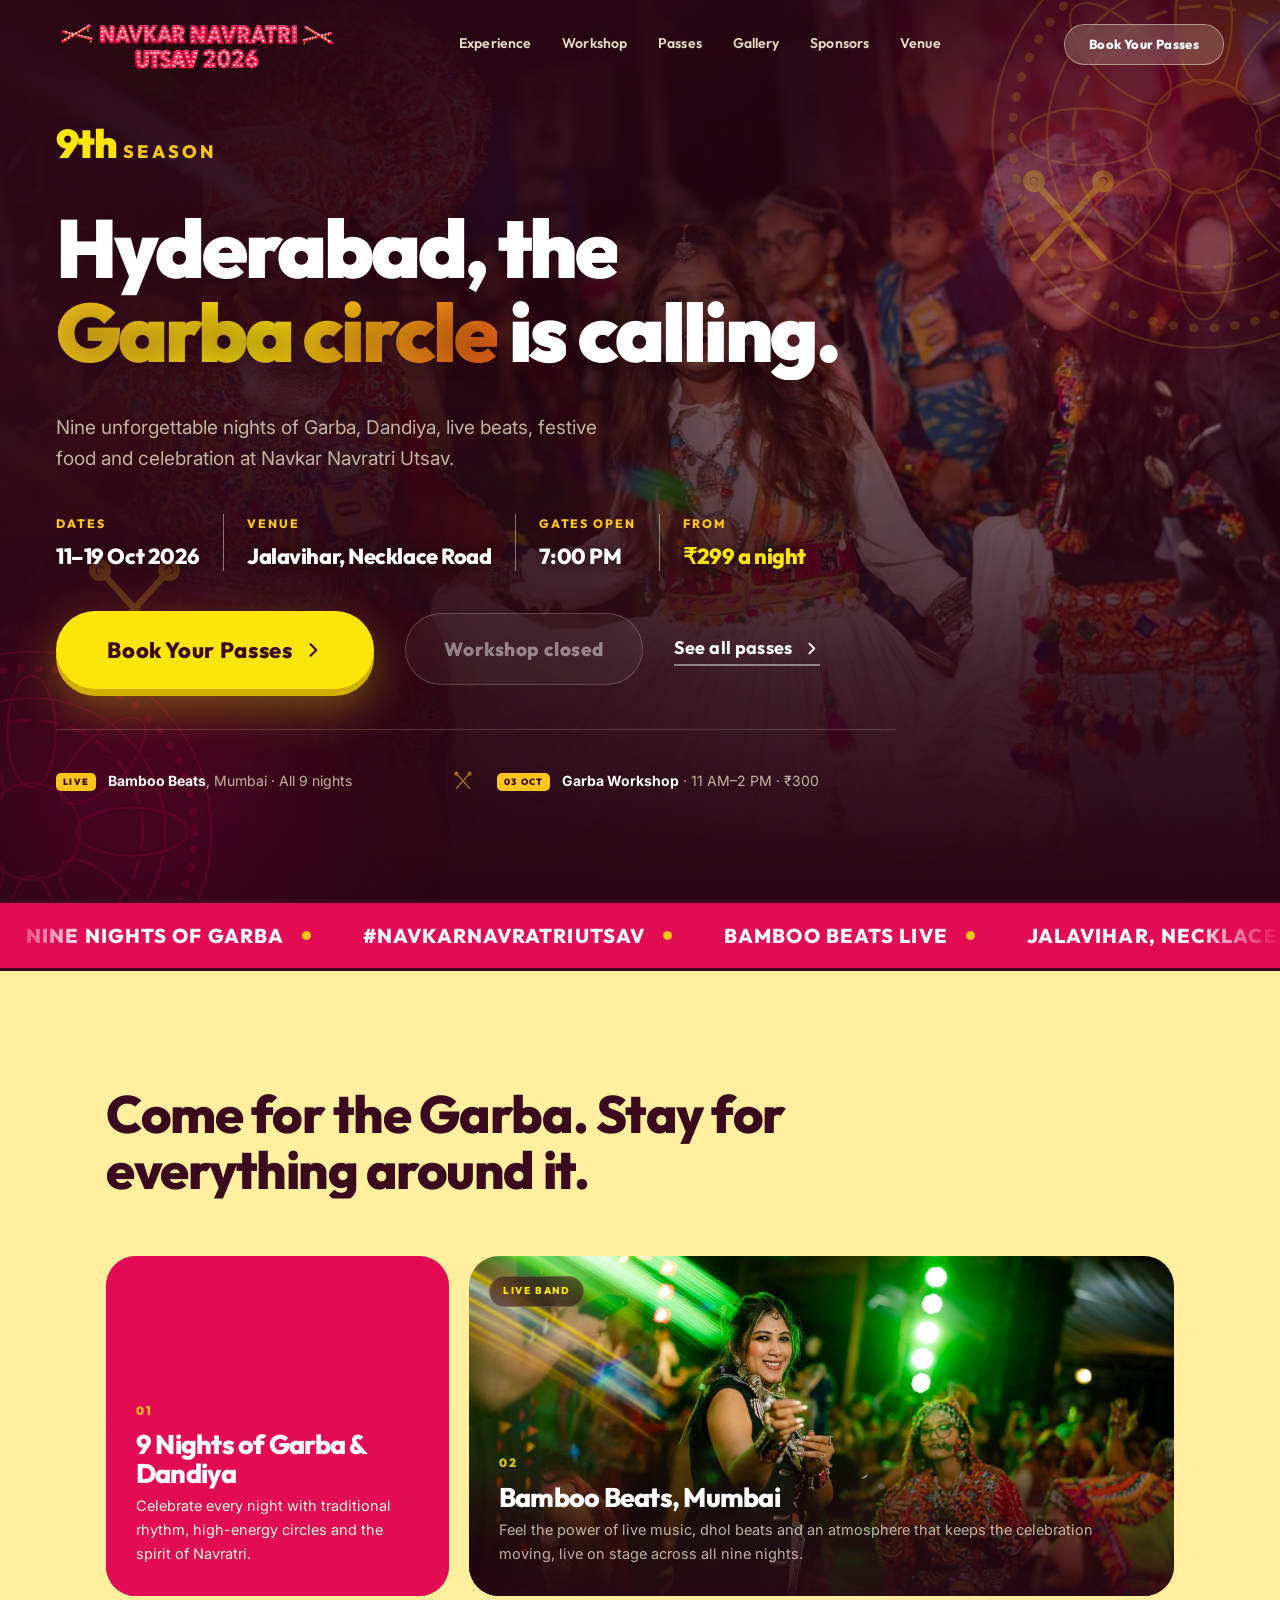
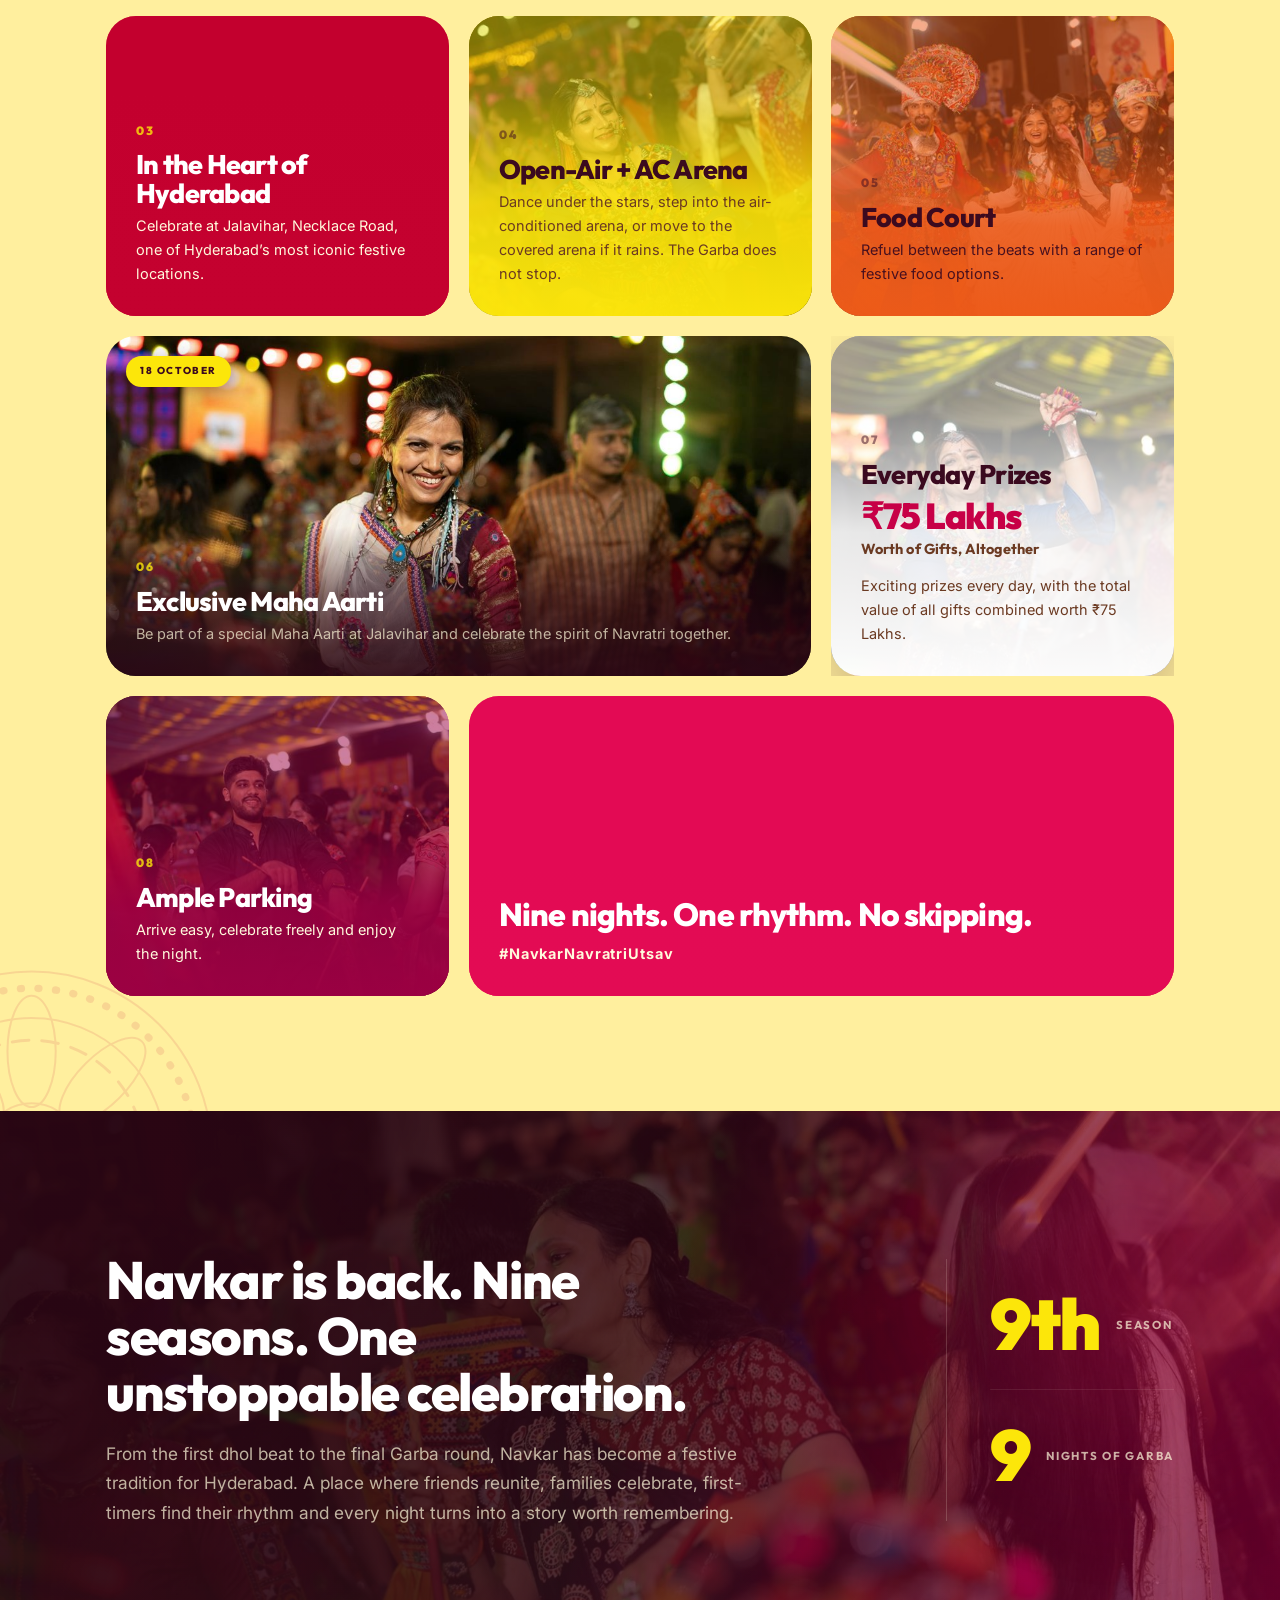
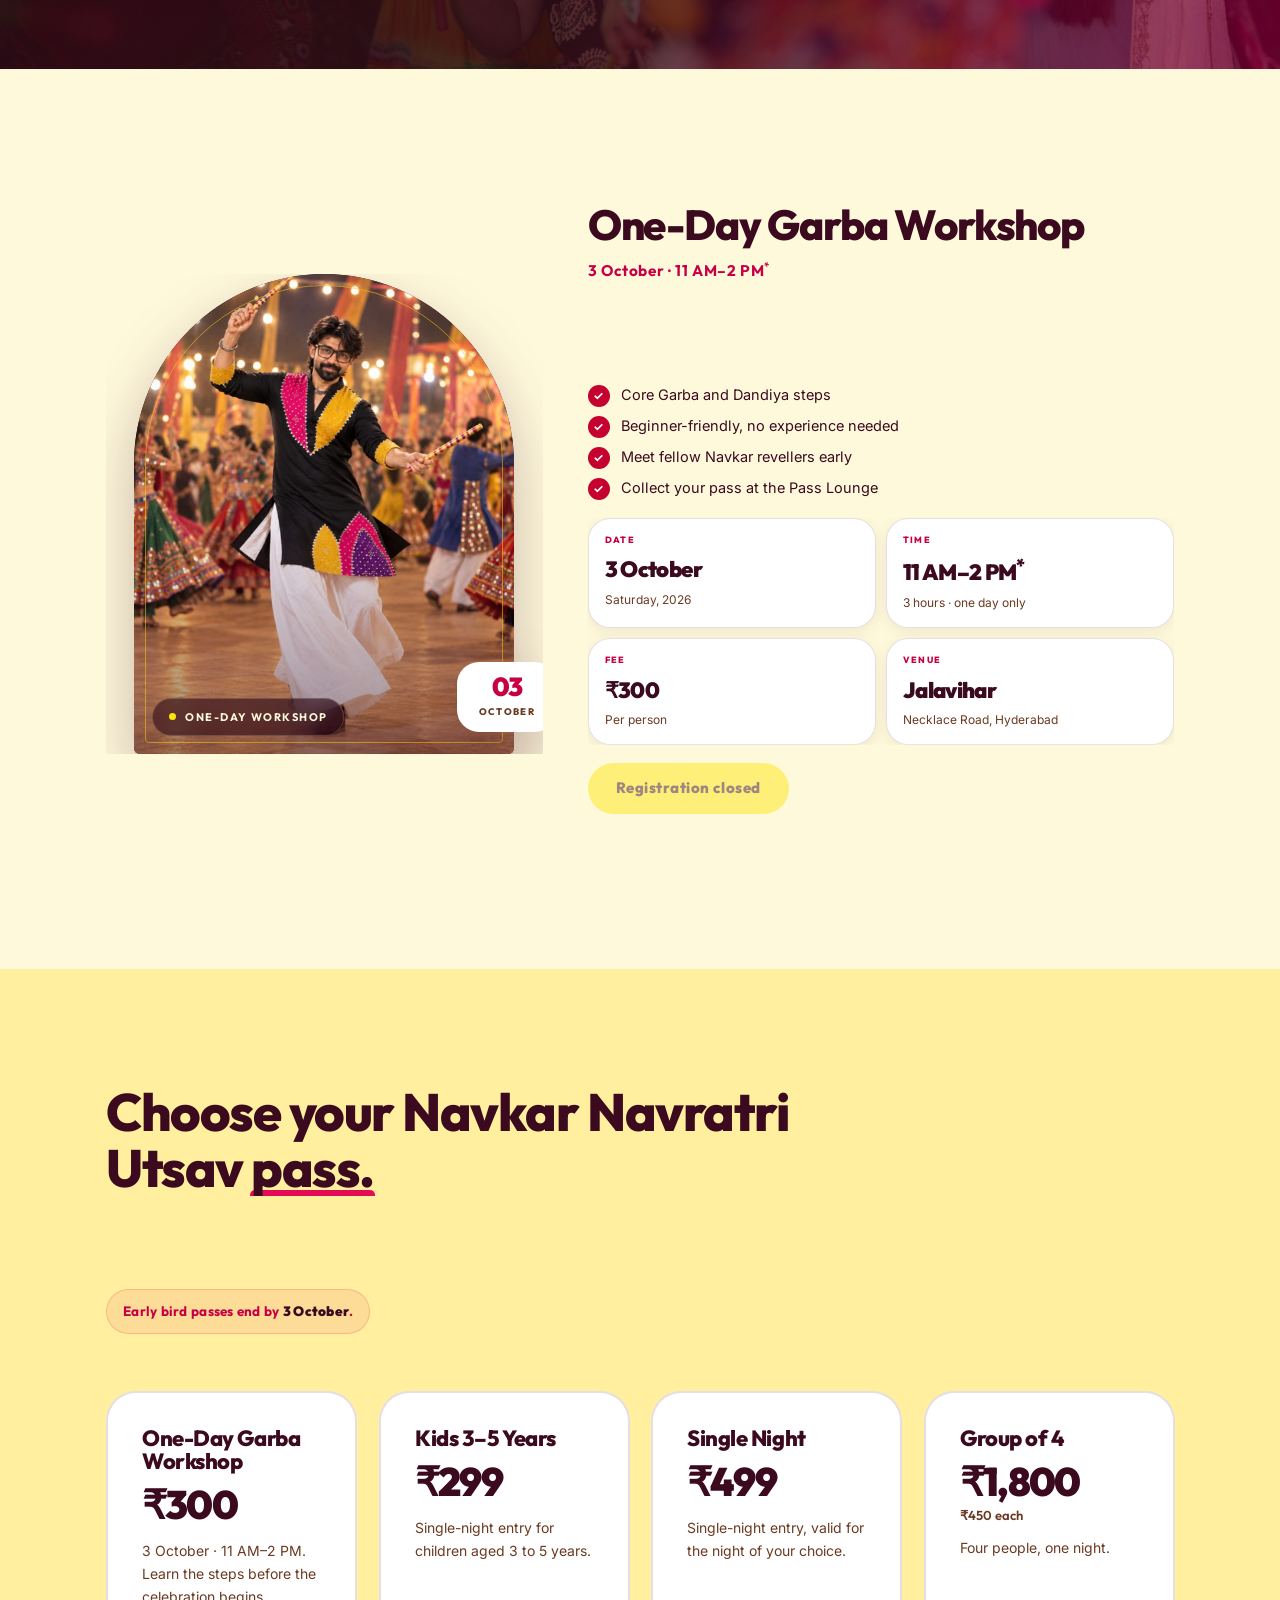
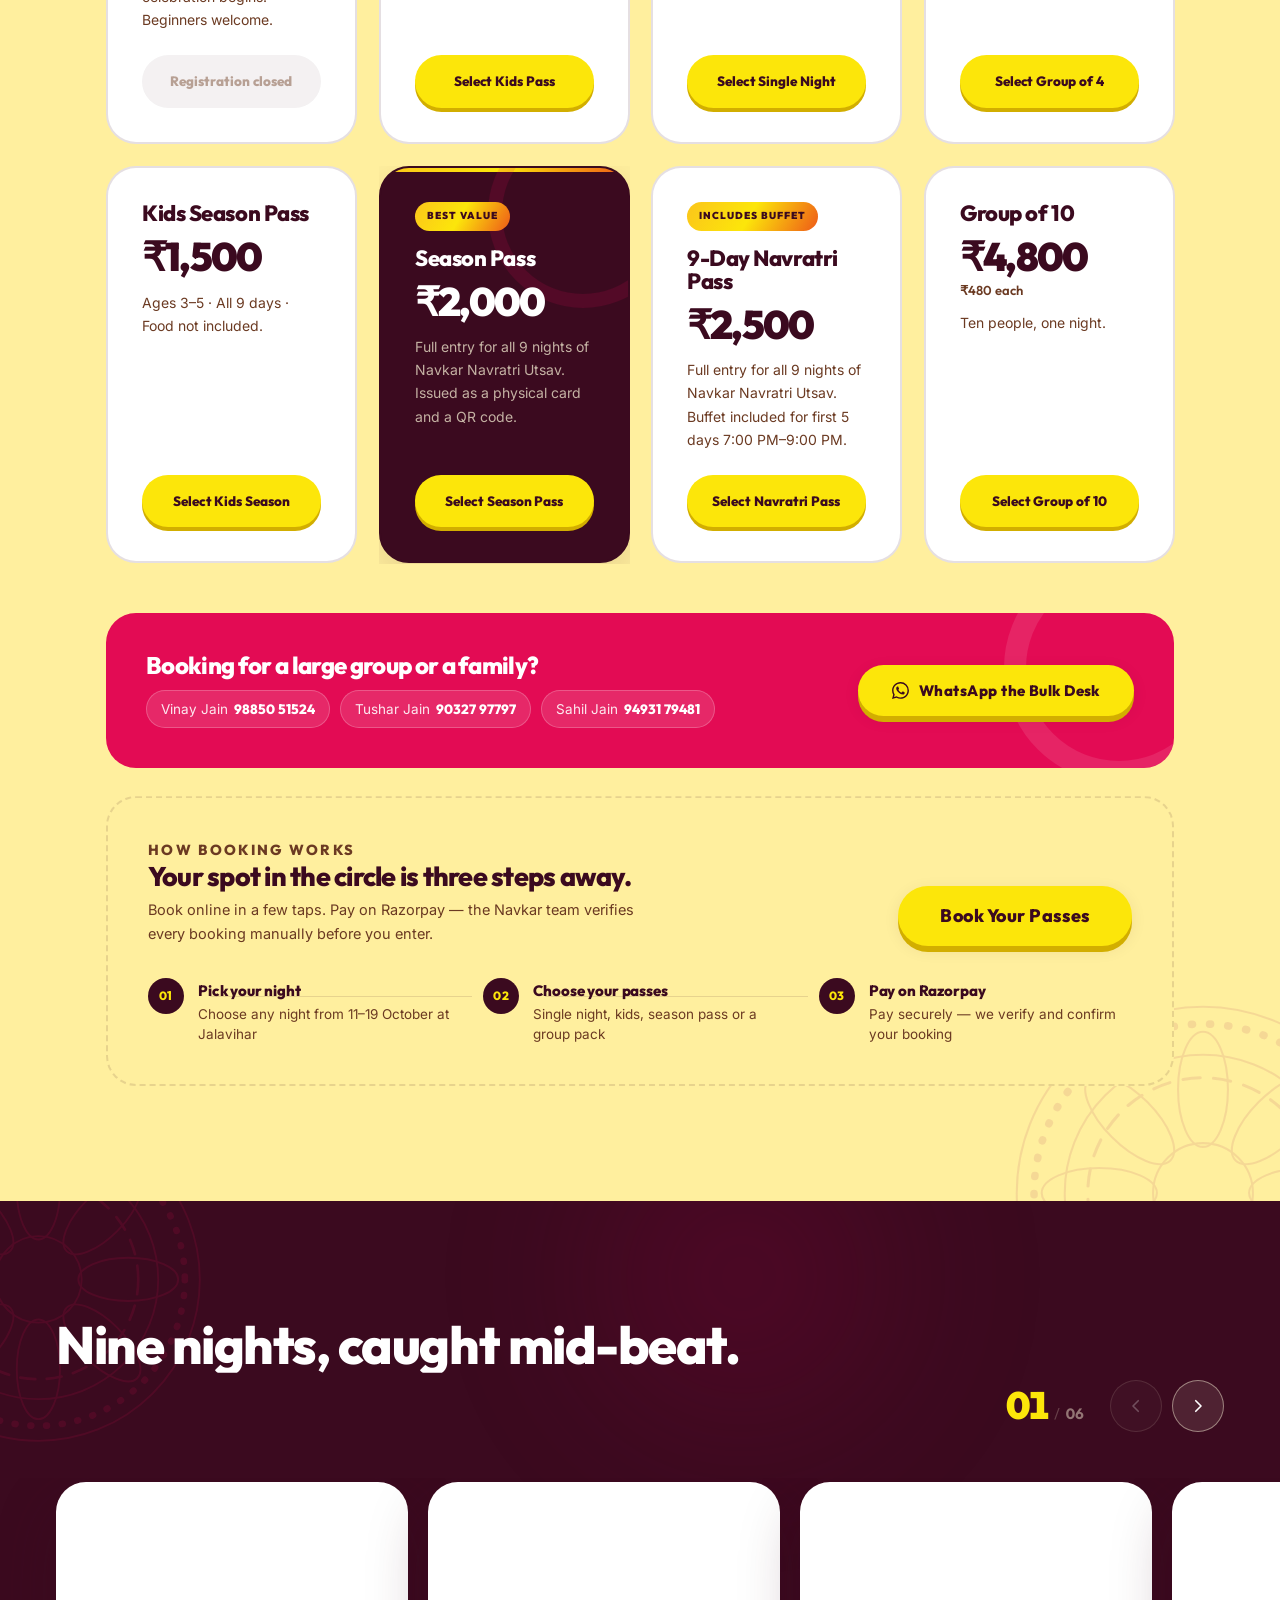
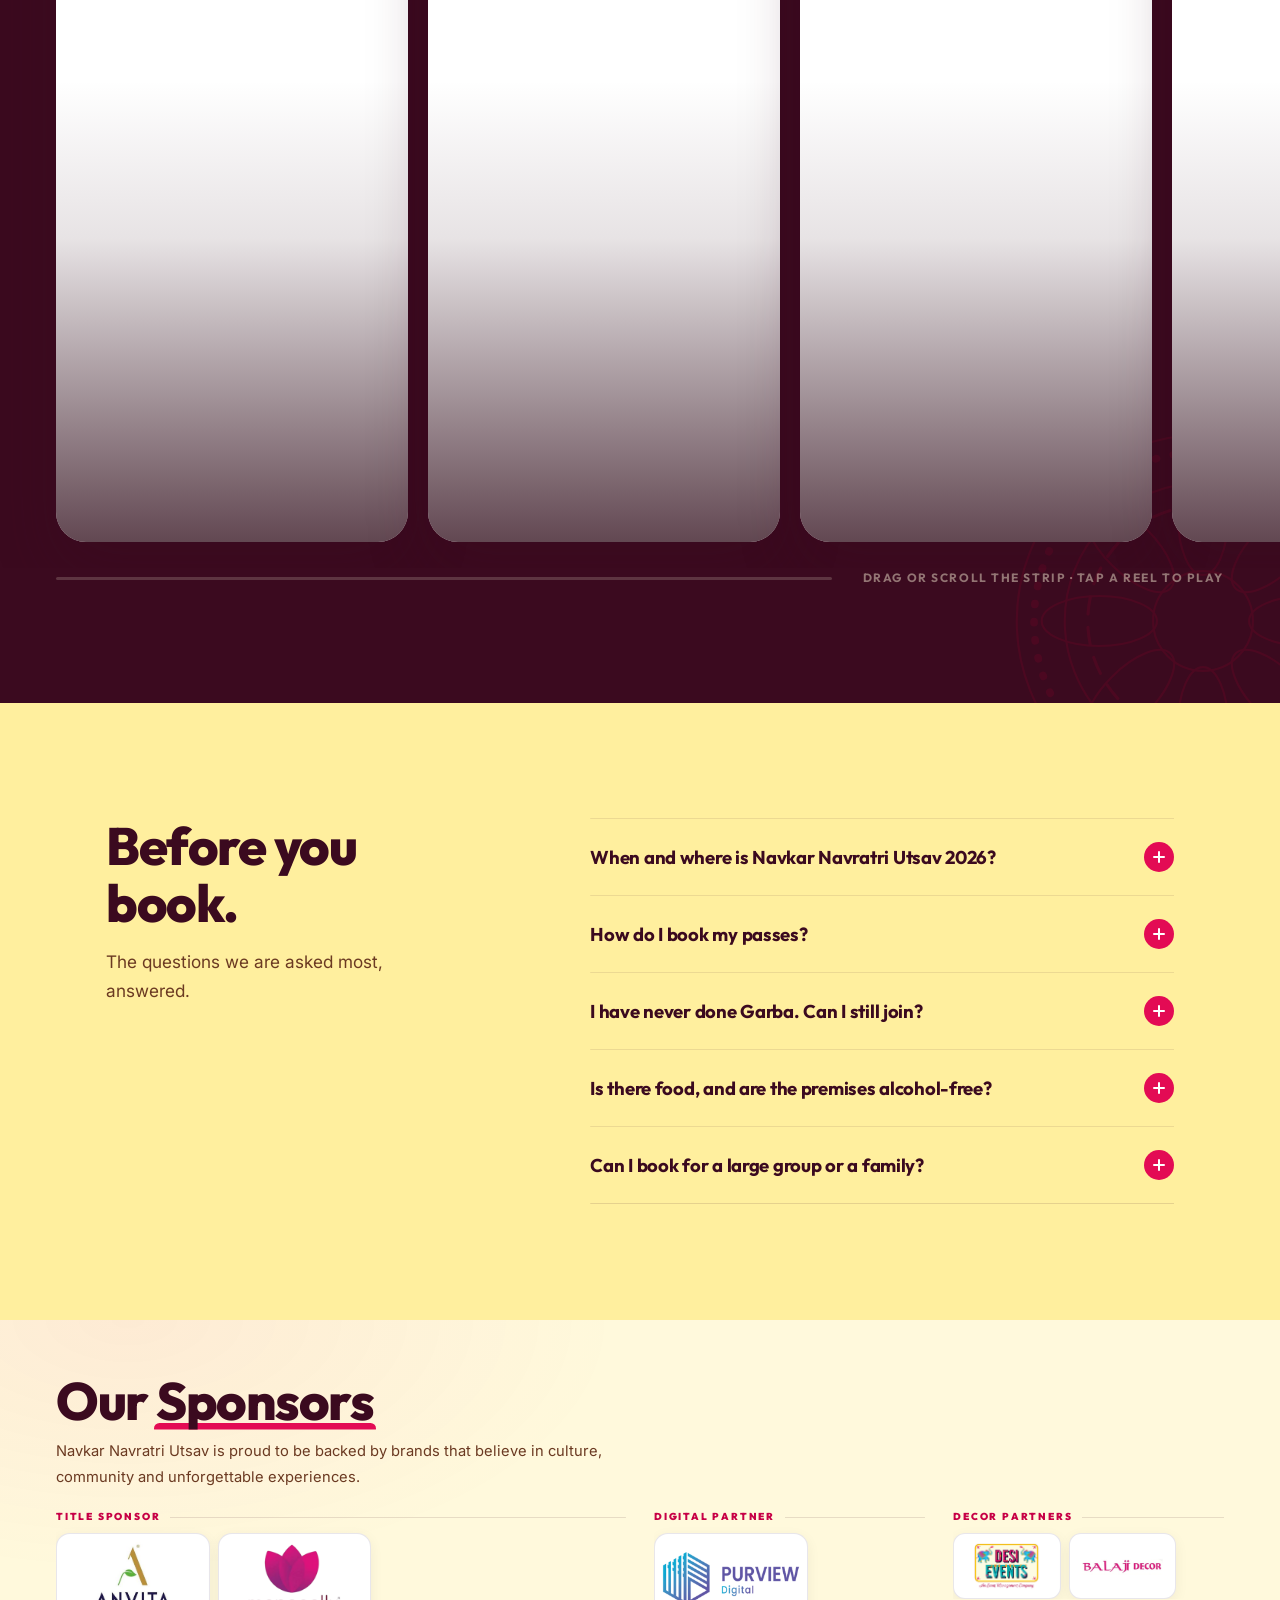
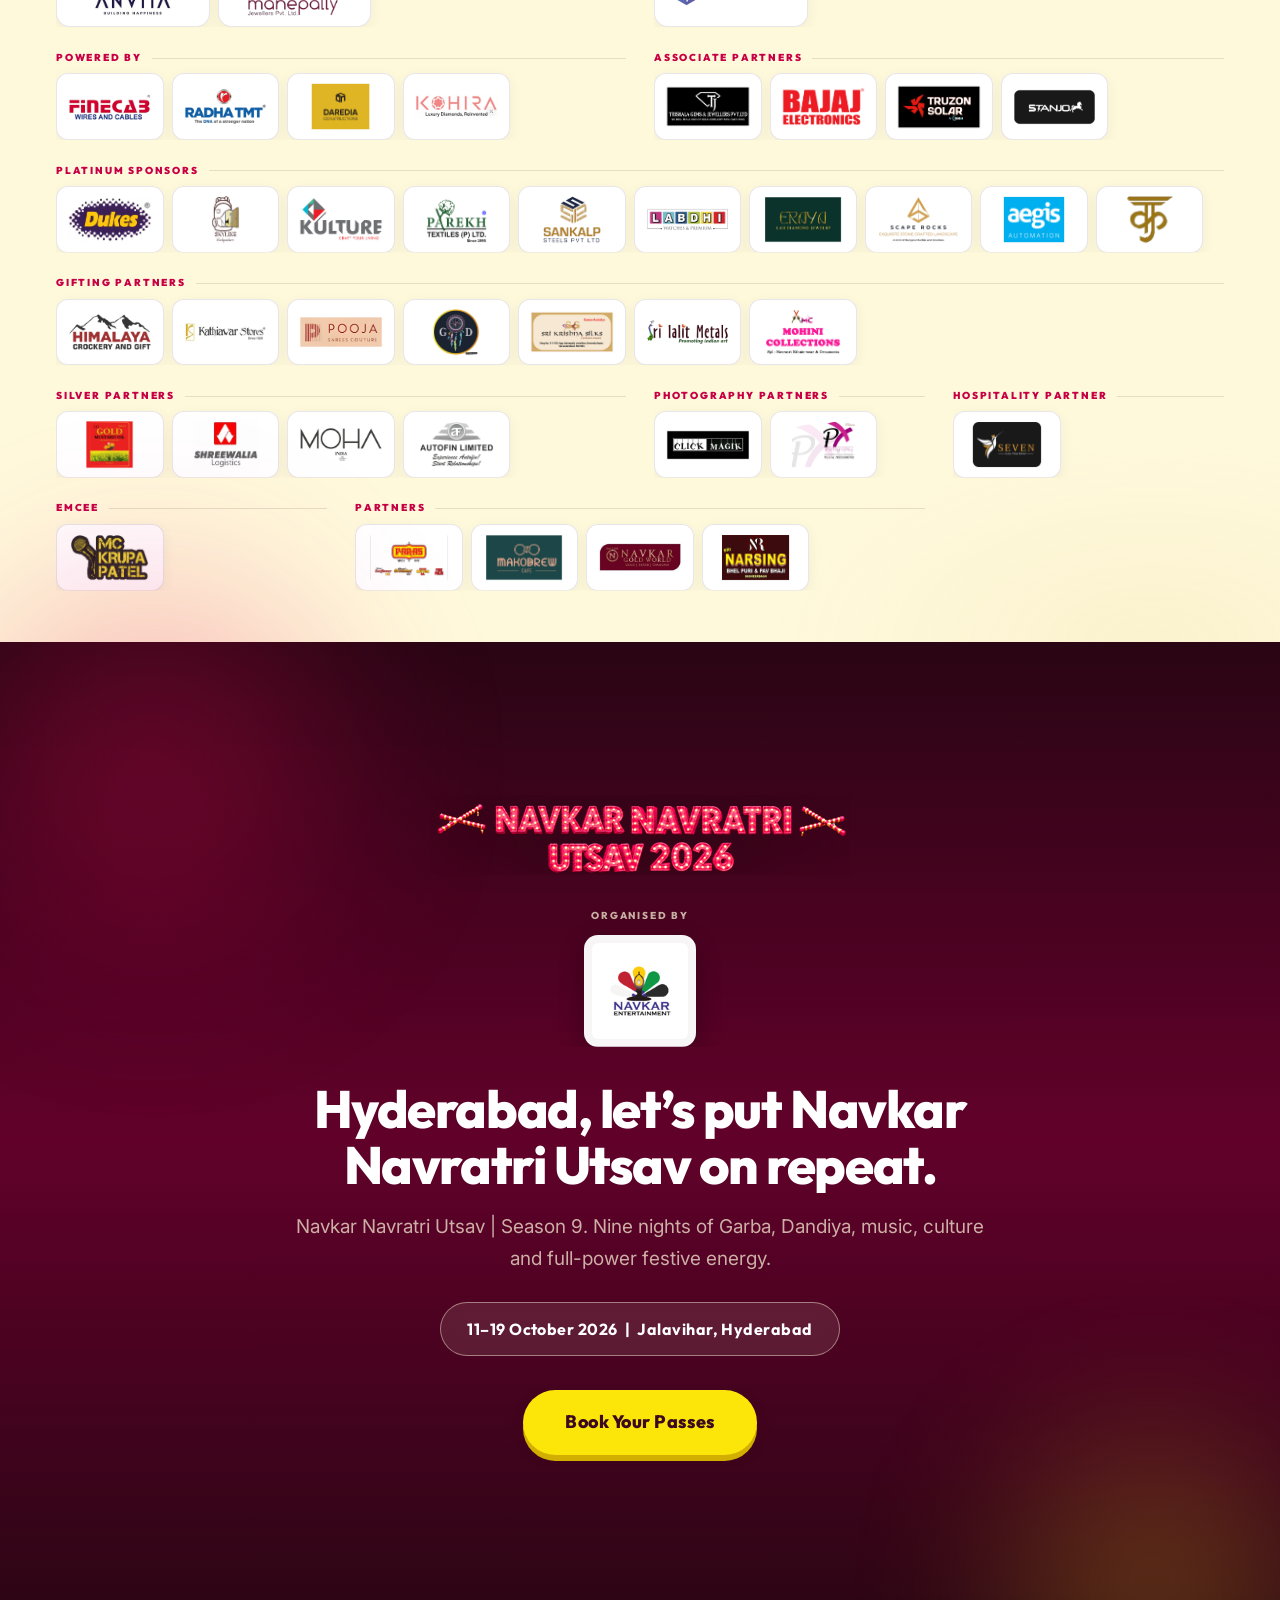
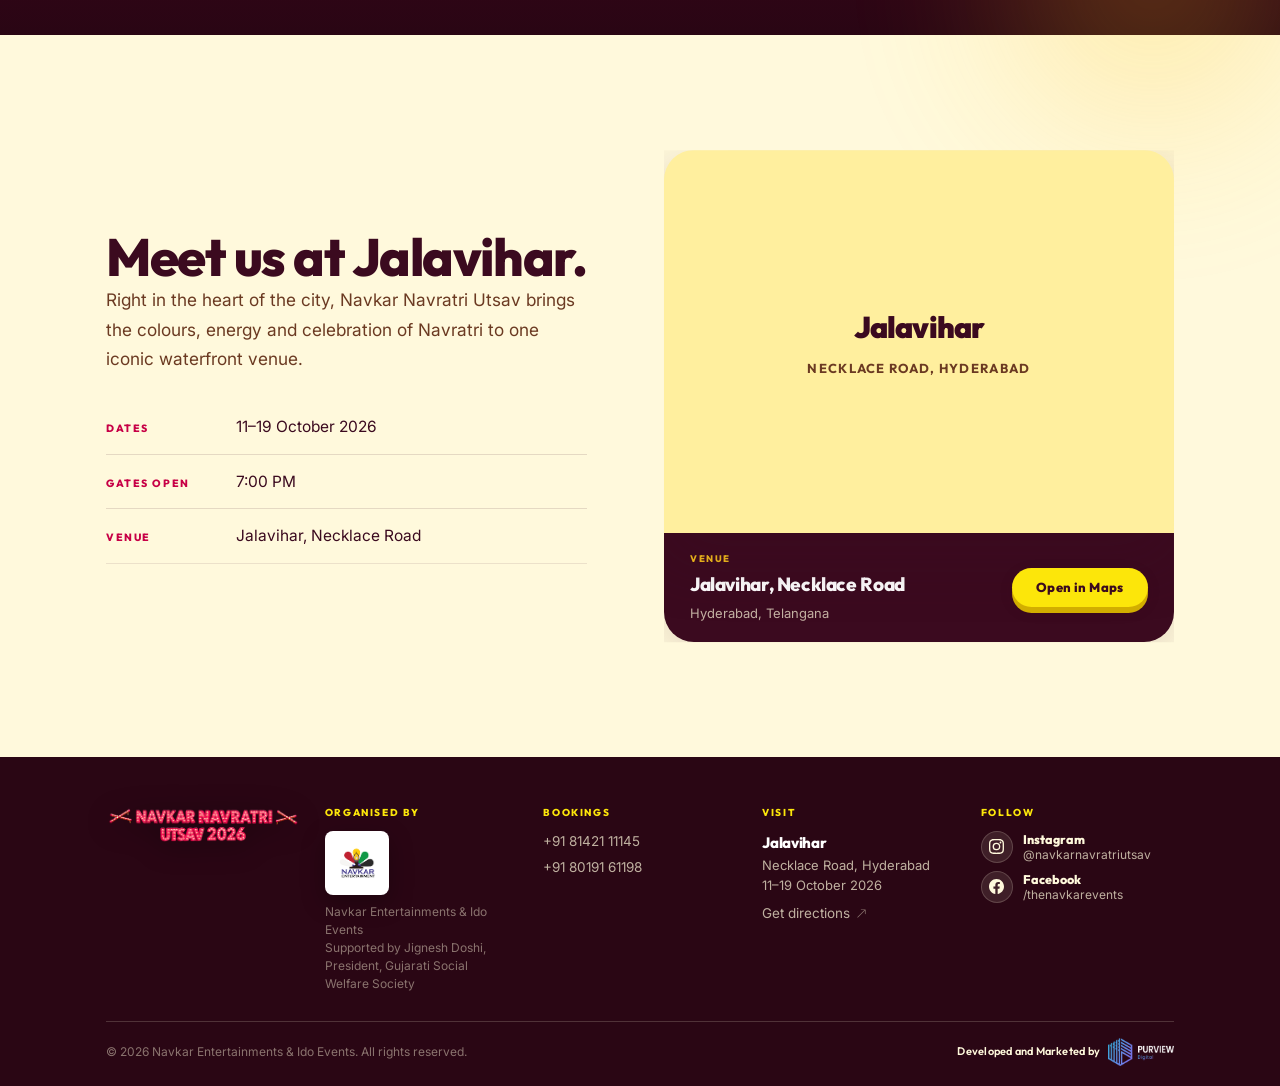
==== commit fc4af2b3: "Navkar landing page update live payment" ====
--- a/index.html
+++ b/index.html
@@ -712,6 +712,15 @@
       </div>
     </div>
 
+    <div class="sp-tier sp-lg sp-w1" data-reveal>
+      <h3 class="sp-tier-k">Digital Partner</h3>
+      <div class="sp-row">
+        <figure class="sponsor-logo is-purview">
+          <img src="assets/img/sponsors/purview-digital.png" alt="Purview Digital" loading="lazy" decoding="async">
+        </figure>
+      </div>
+    </div>
+
     <div class="sp-tier sp-w2" data-reveal>
       <h3 class="sp-tier-k">Powered by</h3>
       <div class="sp-row">
@@ -784,13 +793,6 @@
       <div class="sp-row">
         <figure class="sponsor-logo"><img src="assets/img/sponsors/click-magik.png" alt="Click Magik" loading="lazy" decoding="async"></figure>
         <figure class="sponsor-logo"><img src="assets/img/sponsors/px-photography.png" alt="PX Photography" loading="lazy" decoding="async"></figure>
-      </div>
-    </div>
-
-    <div class="sp-tier sp-sm sp-w1" data-reveal>
-      <h3 class="sp-tier-k">Digital Partner</h3>
-      <div class="sp-row">
-        <figure class="sponsor-logo"><img src="assets/img/sponsors/purview-digital.png" alt="Purview Digital" loading="lazy" decoding="async"></figure>
       </div>
     </div>
 
--- a/css/sections.css
+++ b/css/sections.css
@@ -1232,6 +1232,13 @@
 }
 .sponsor-logo img{display:block;width:100%;height:100%;object-fit:contain;object-position:center}
 .sp-lg .sponsor-logo{width:clamp(150px,12vw,182px);height:clamp(92px,7.4vw,110px);border-radius:14px}
+/* Purview wordmark sits a touch low in the asset — nudge + scale so it centres in the plate */
+.sponsor-logo.is-purview{padding:10px 12px}
+.sponsor-logo.is-purview img{
+  object-position:center 42%;
+  transform:scale(1.12);
+  transform-origin:center center;
+}
 
 @media (max-width:1040px){
   .sp-w4{grid-column:span 3}
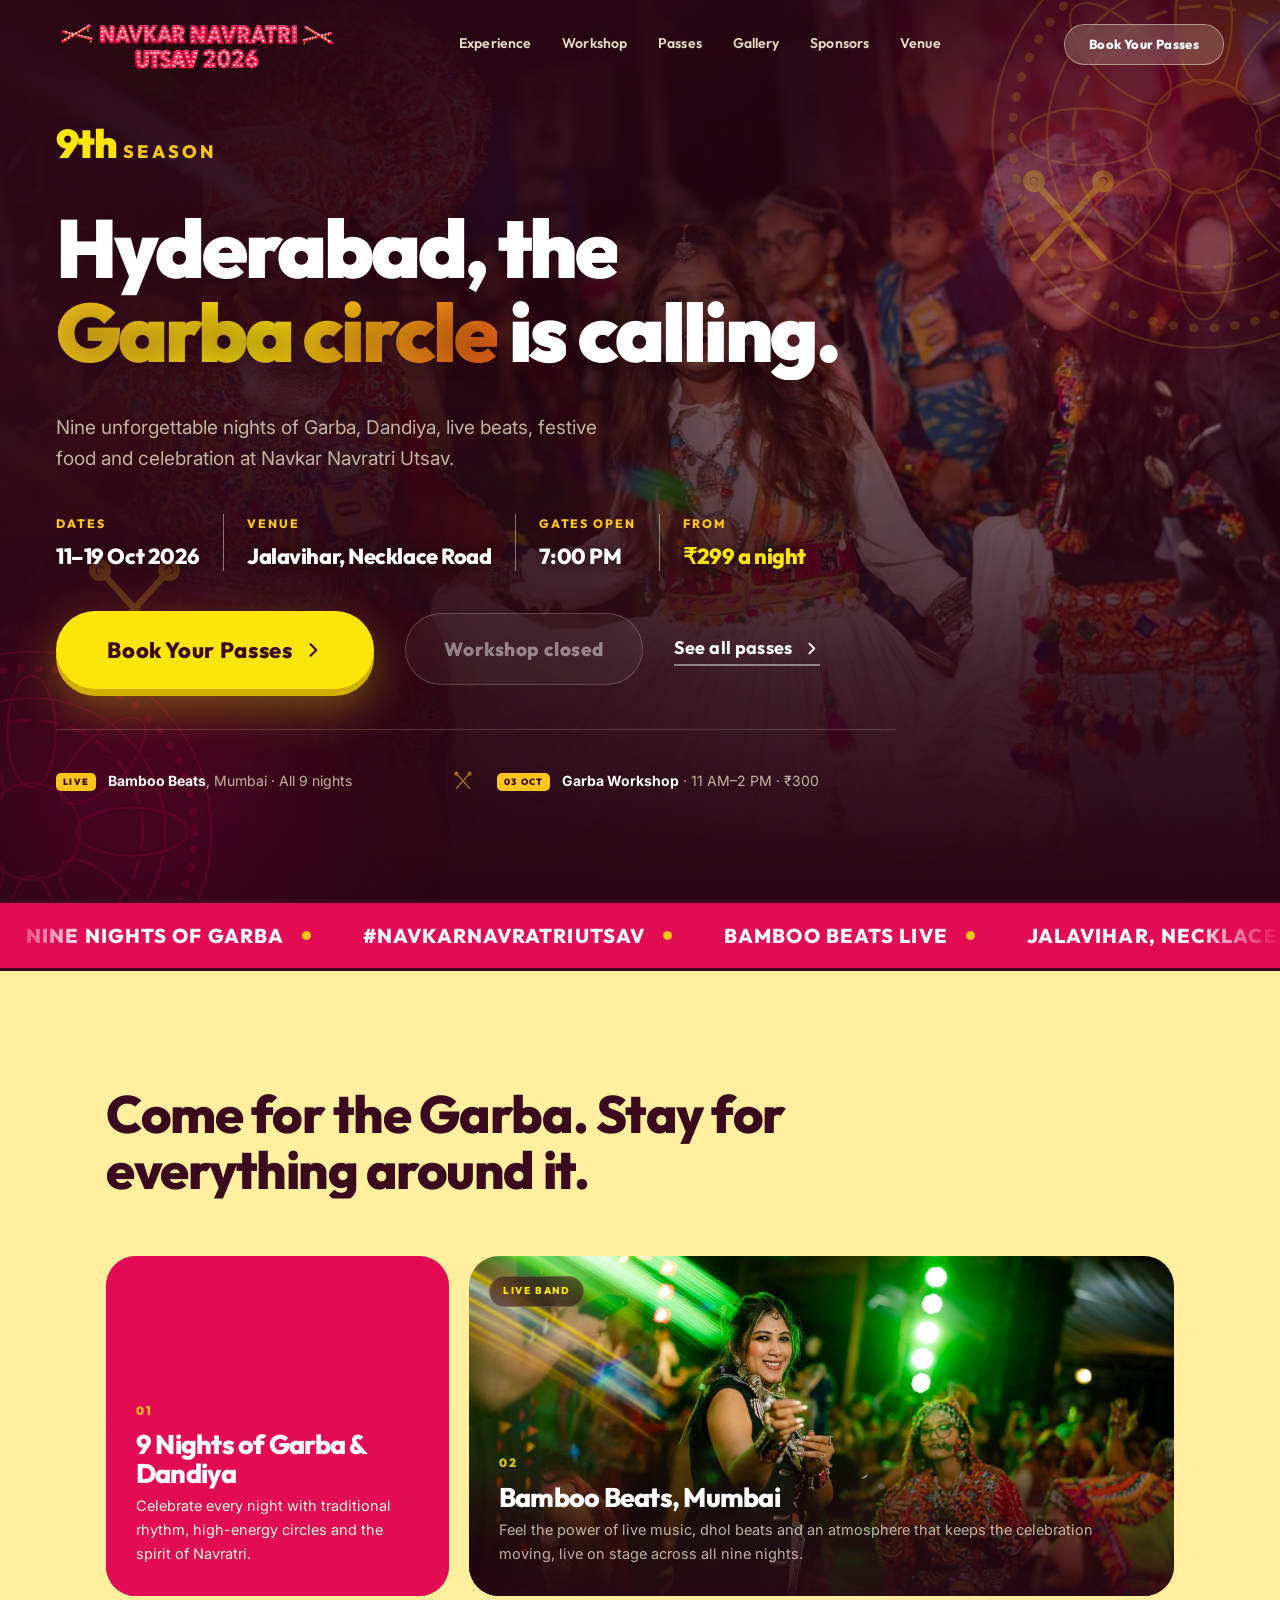
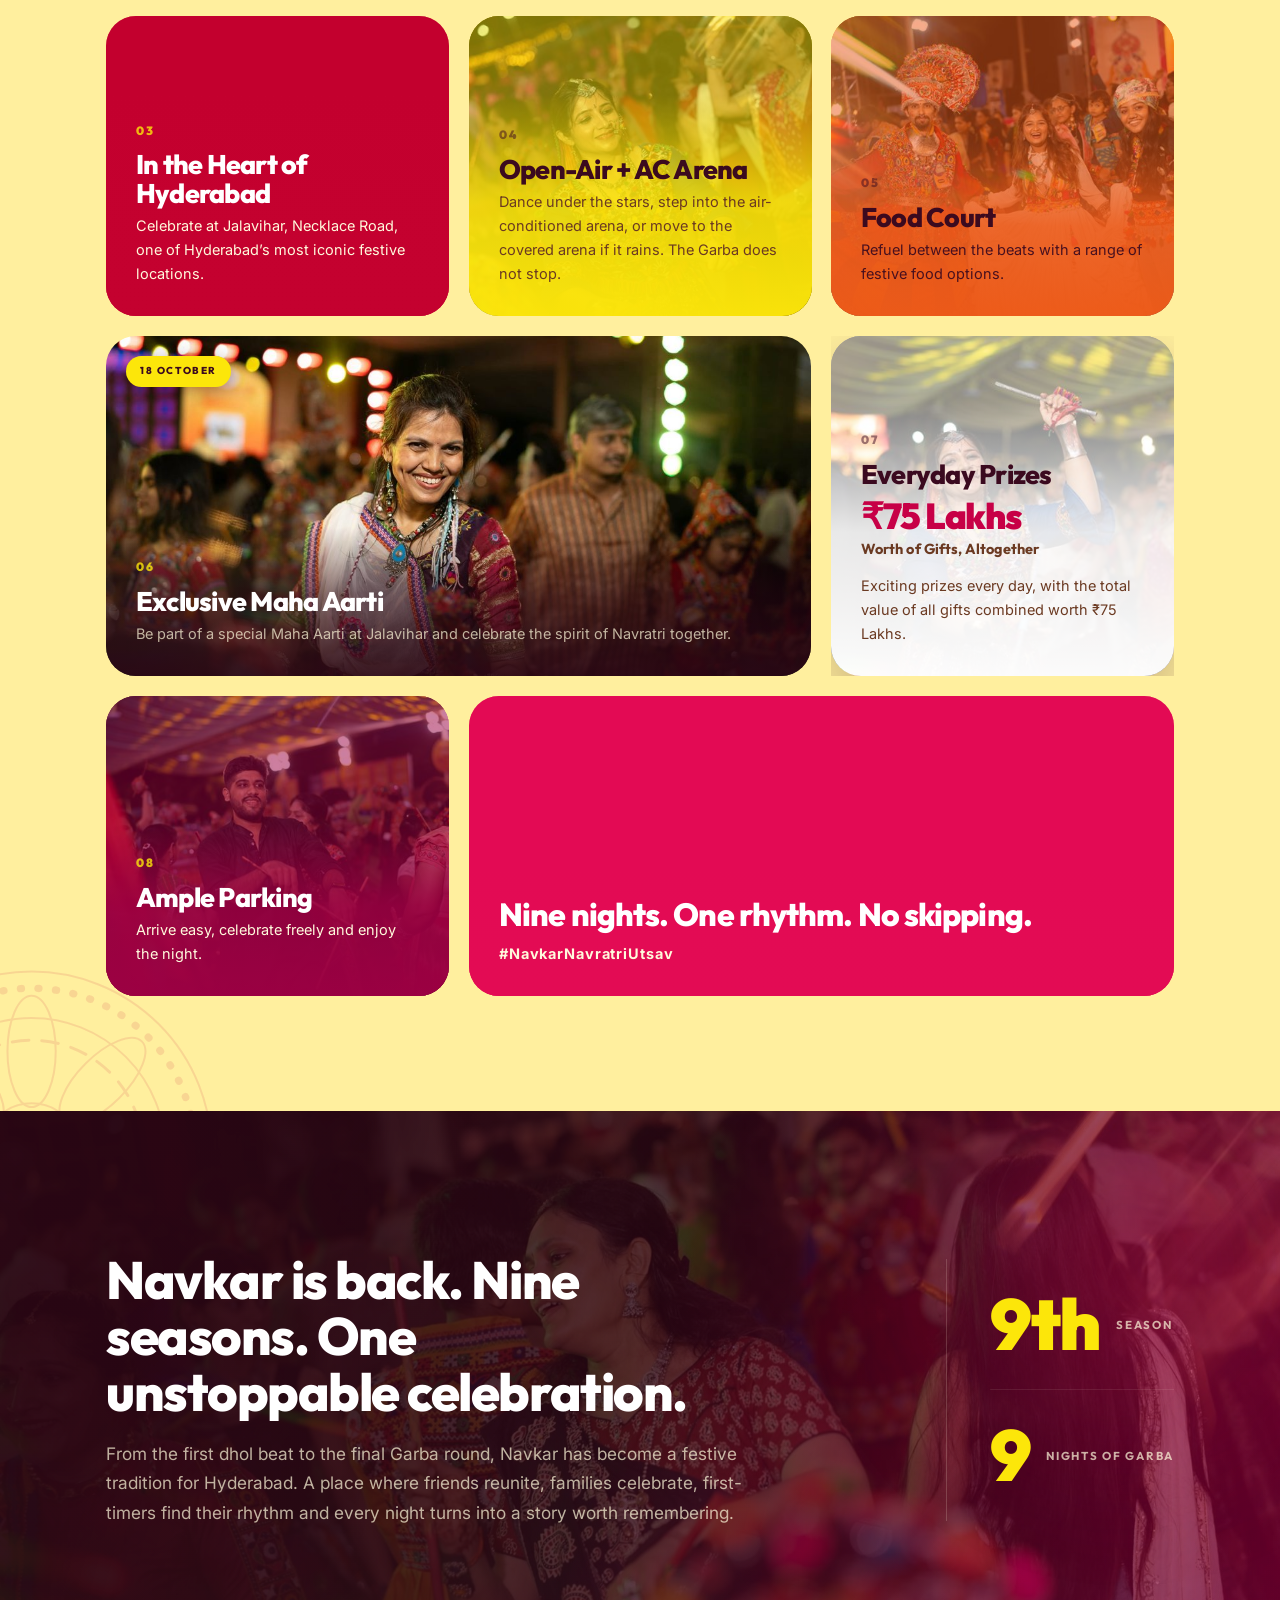
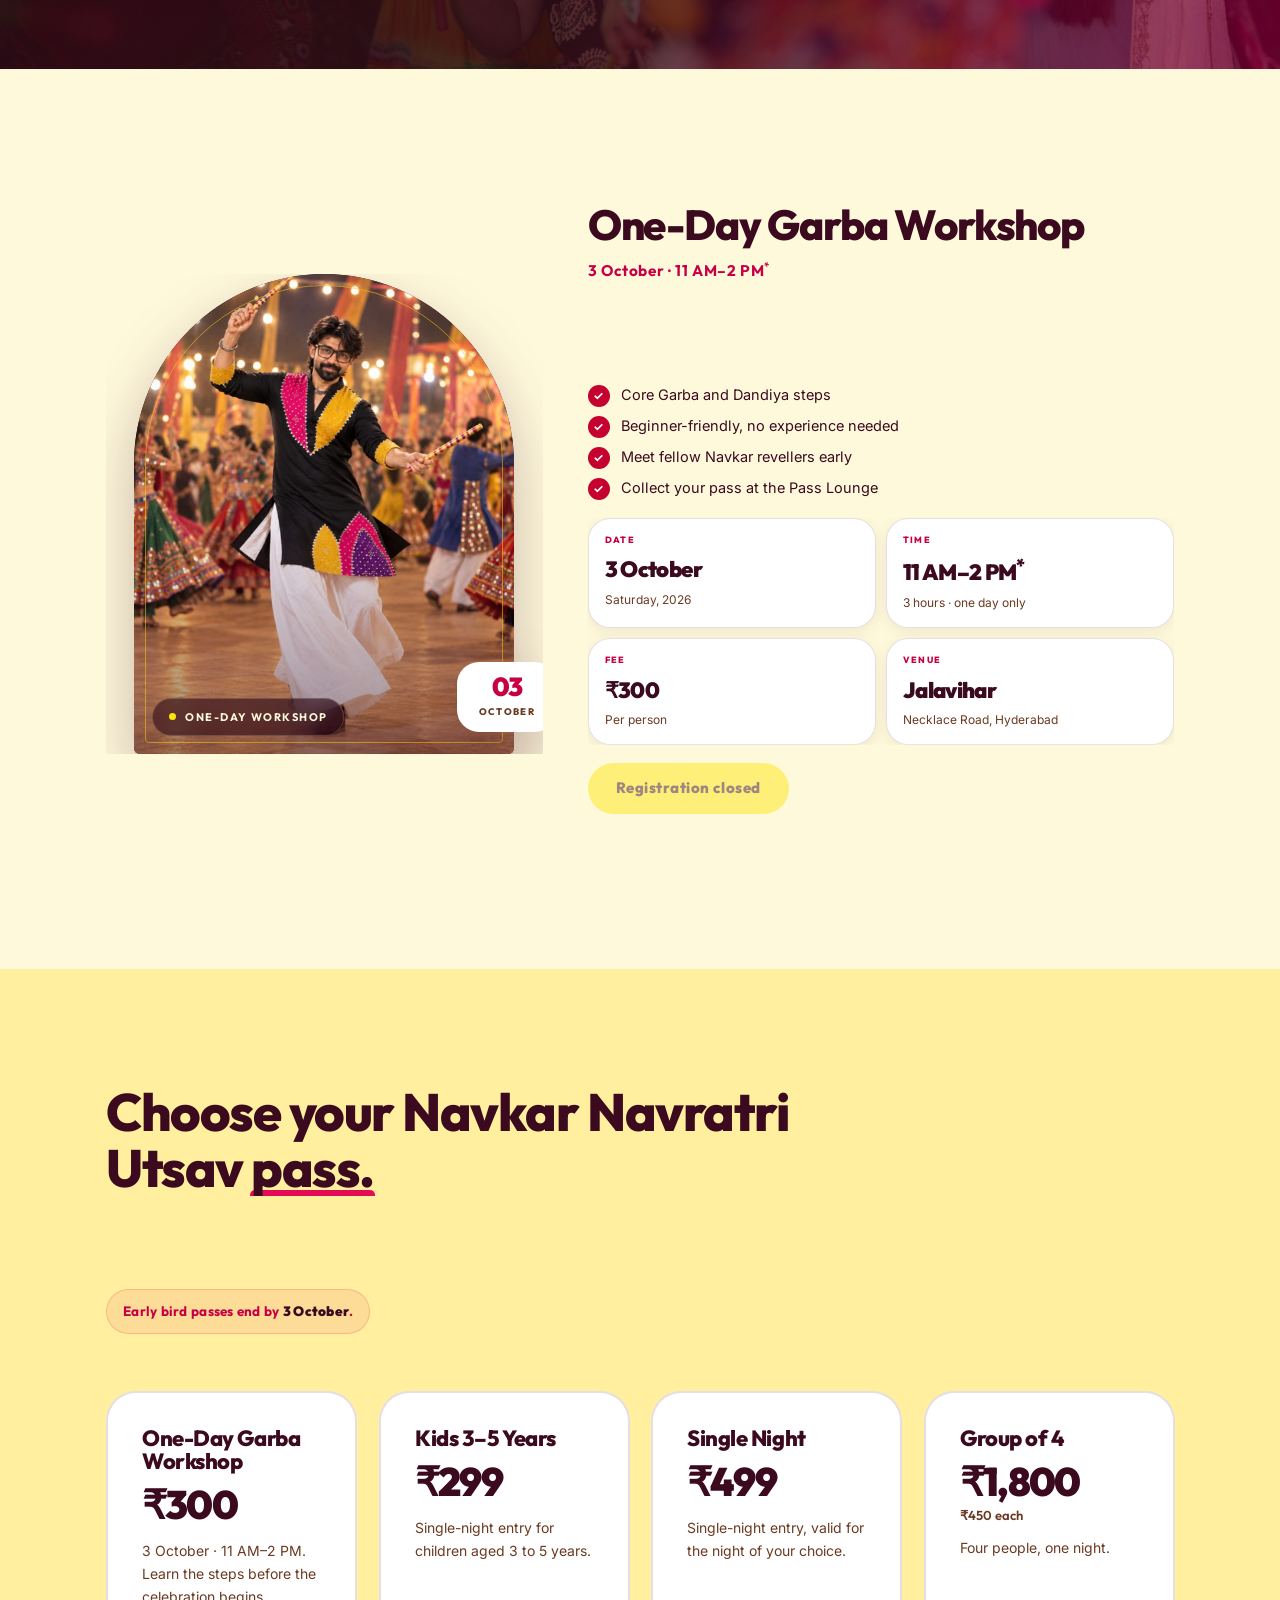
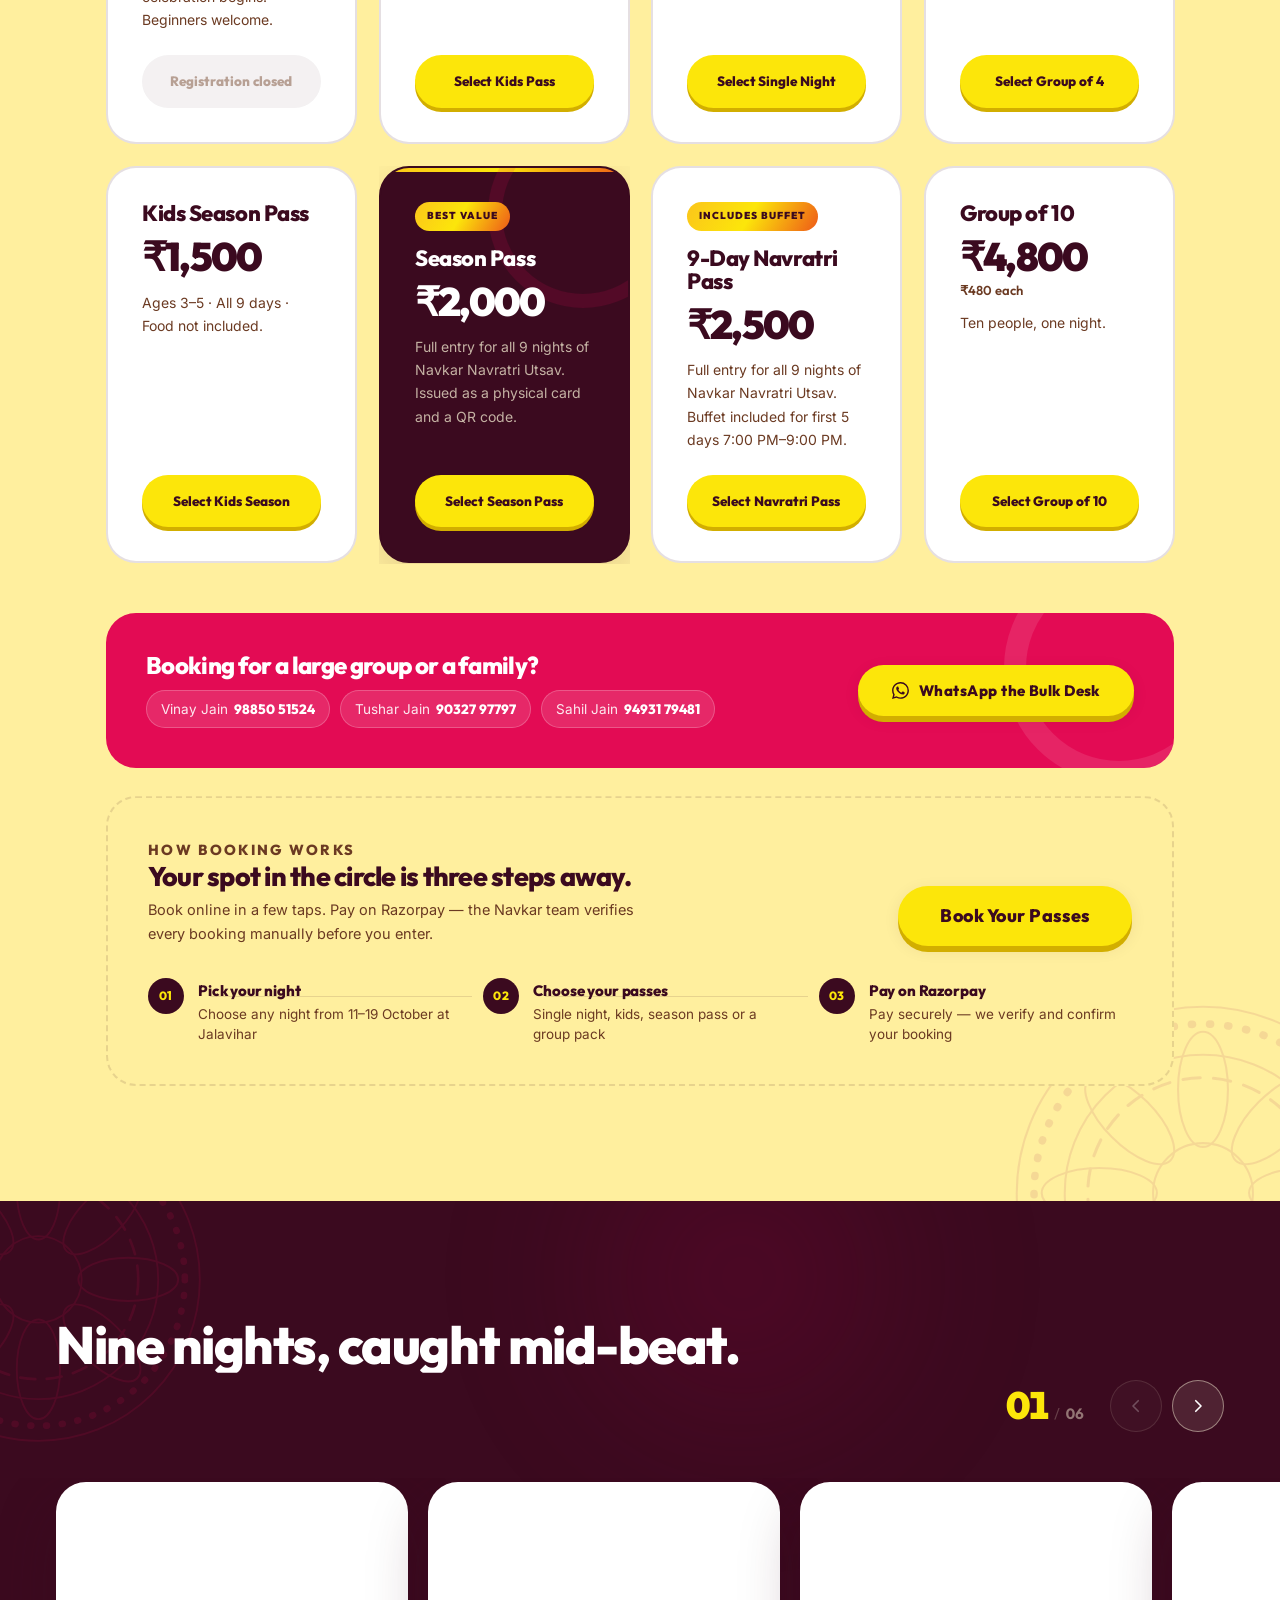
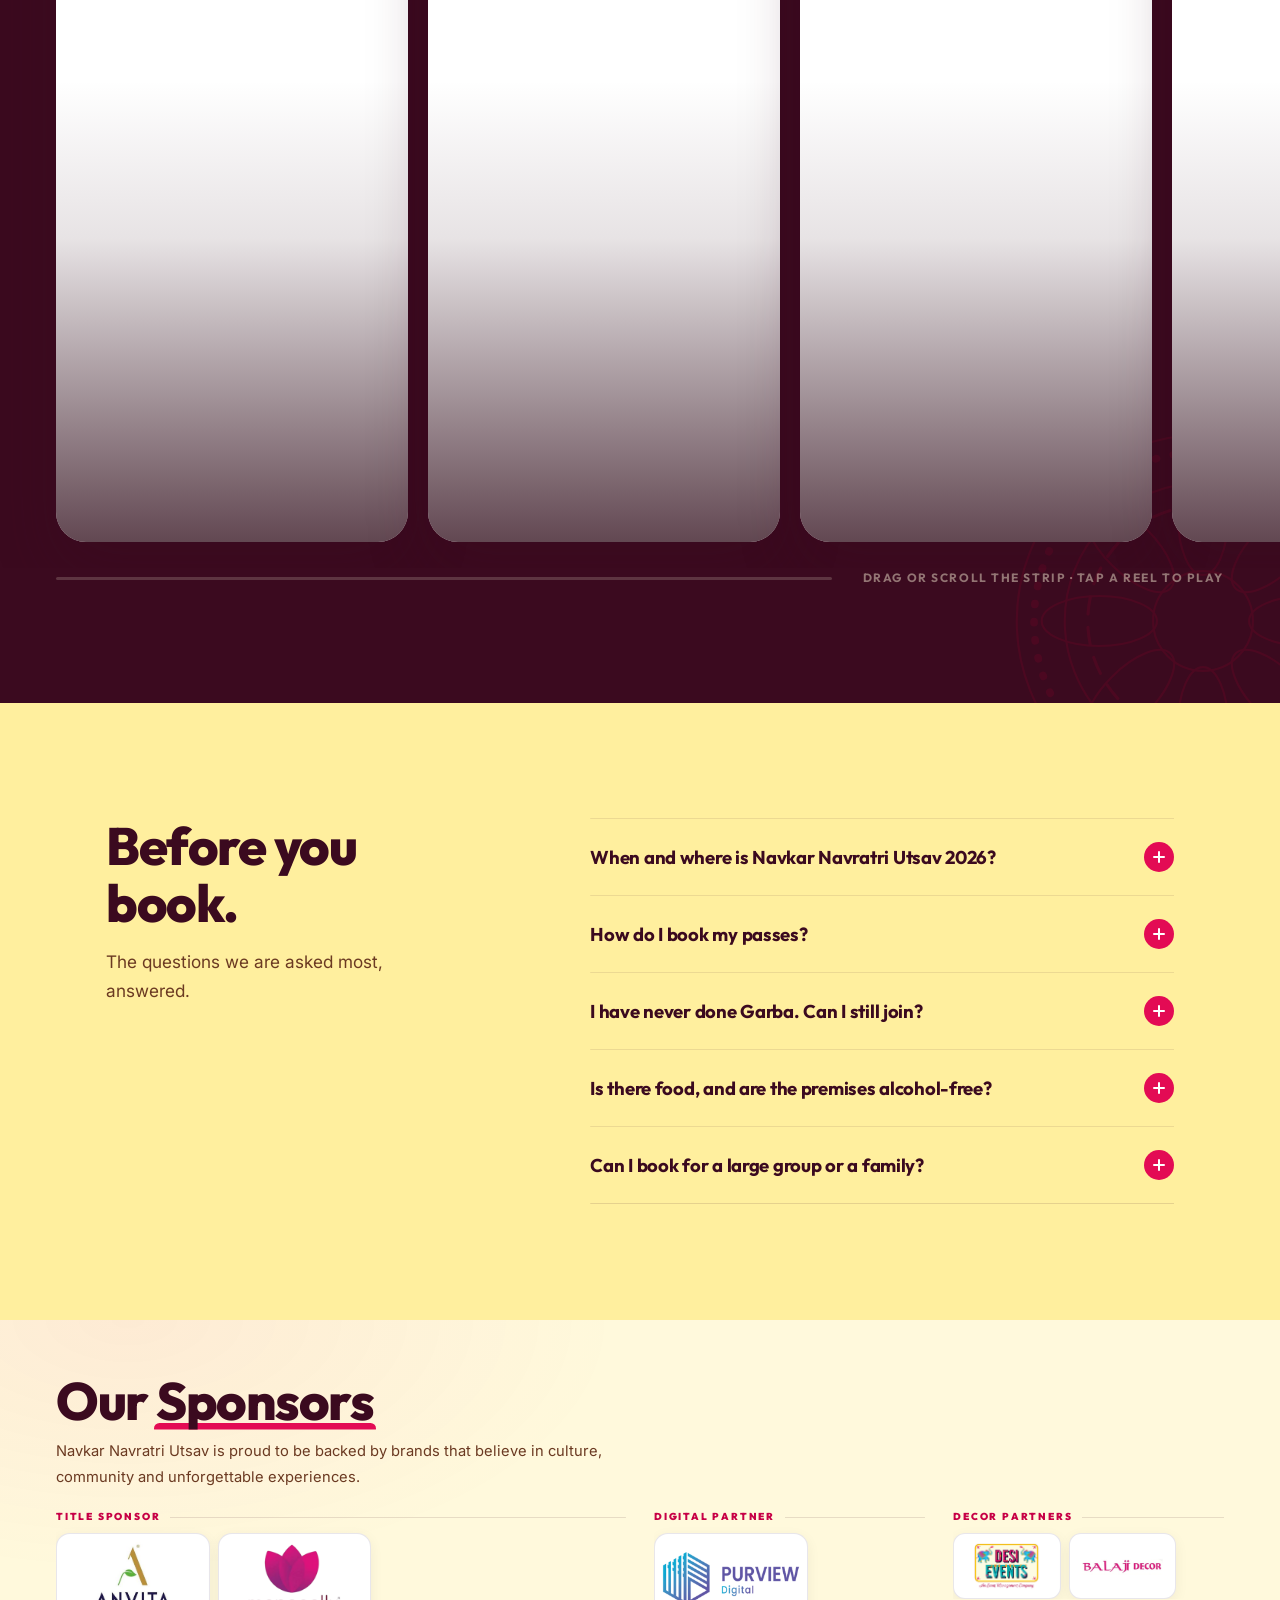
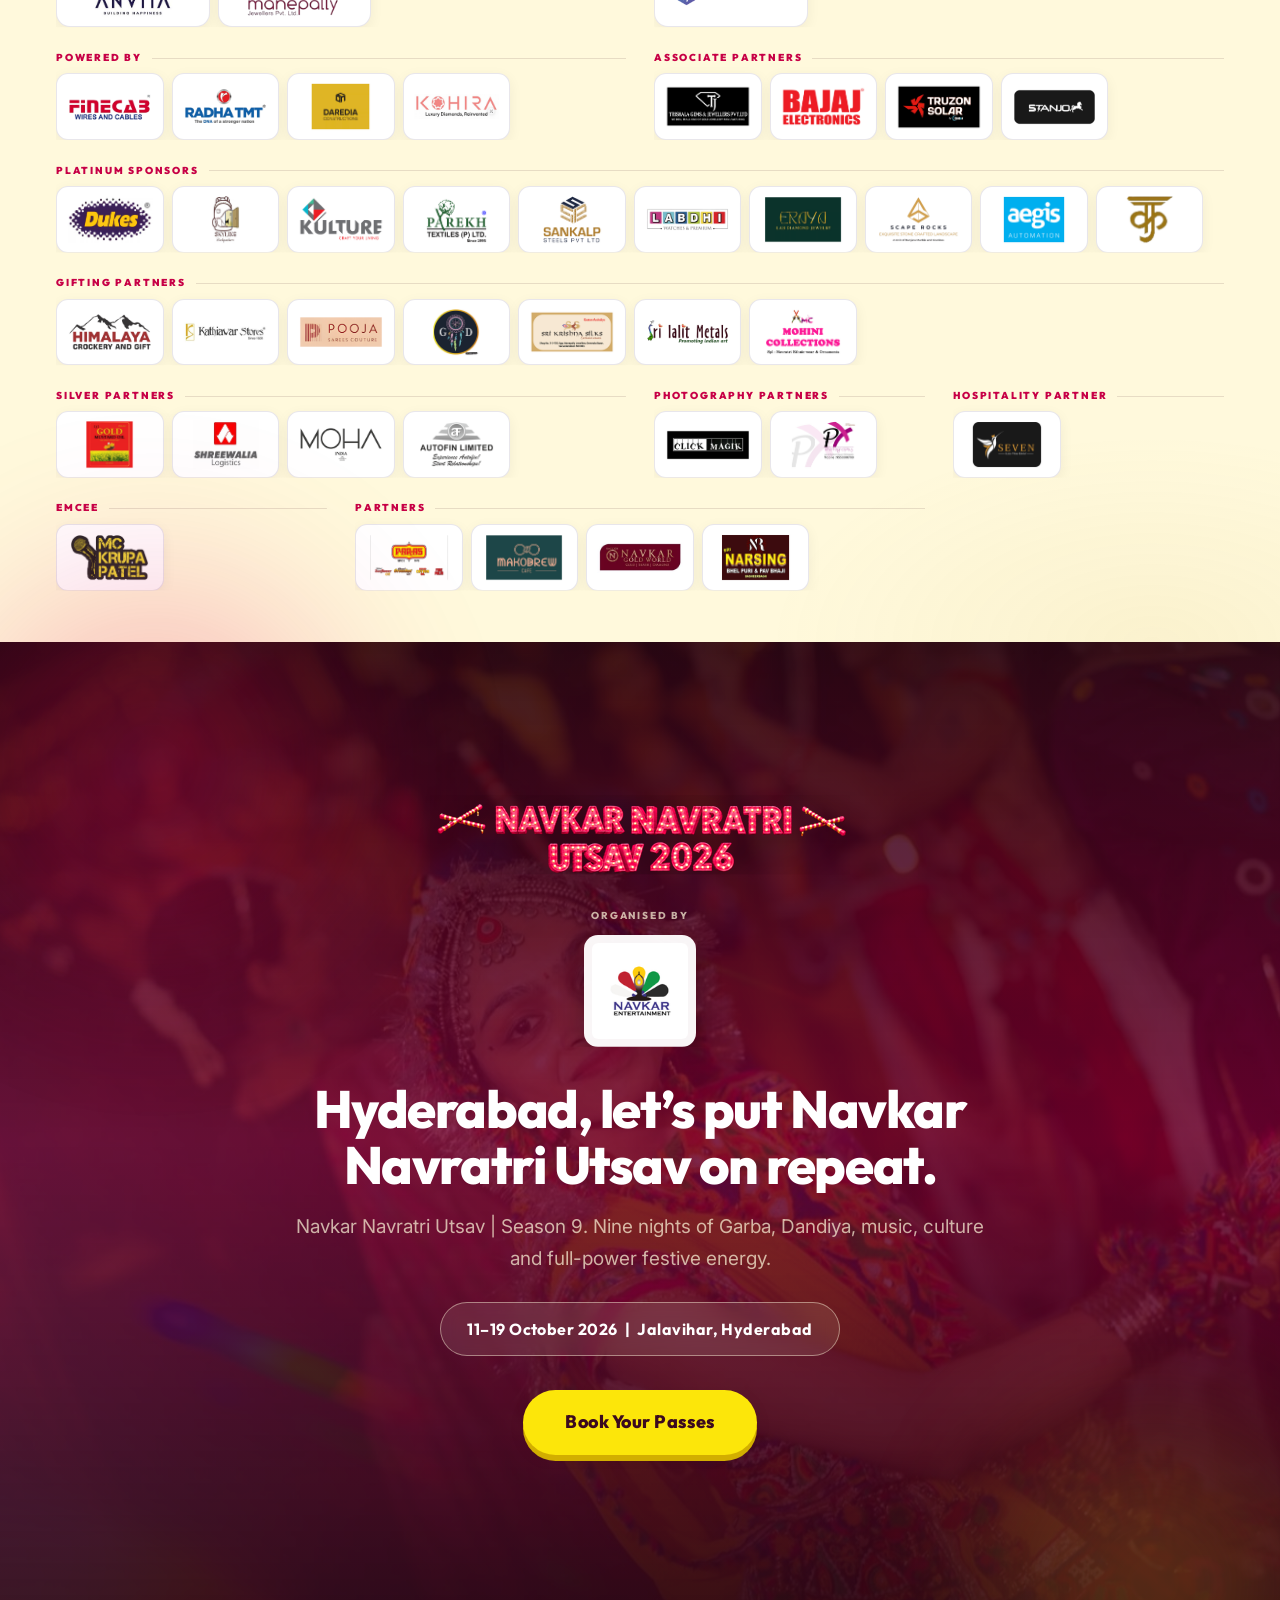
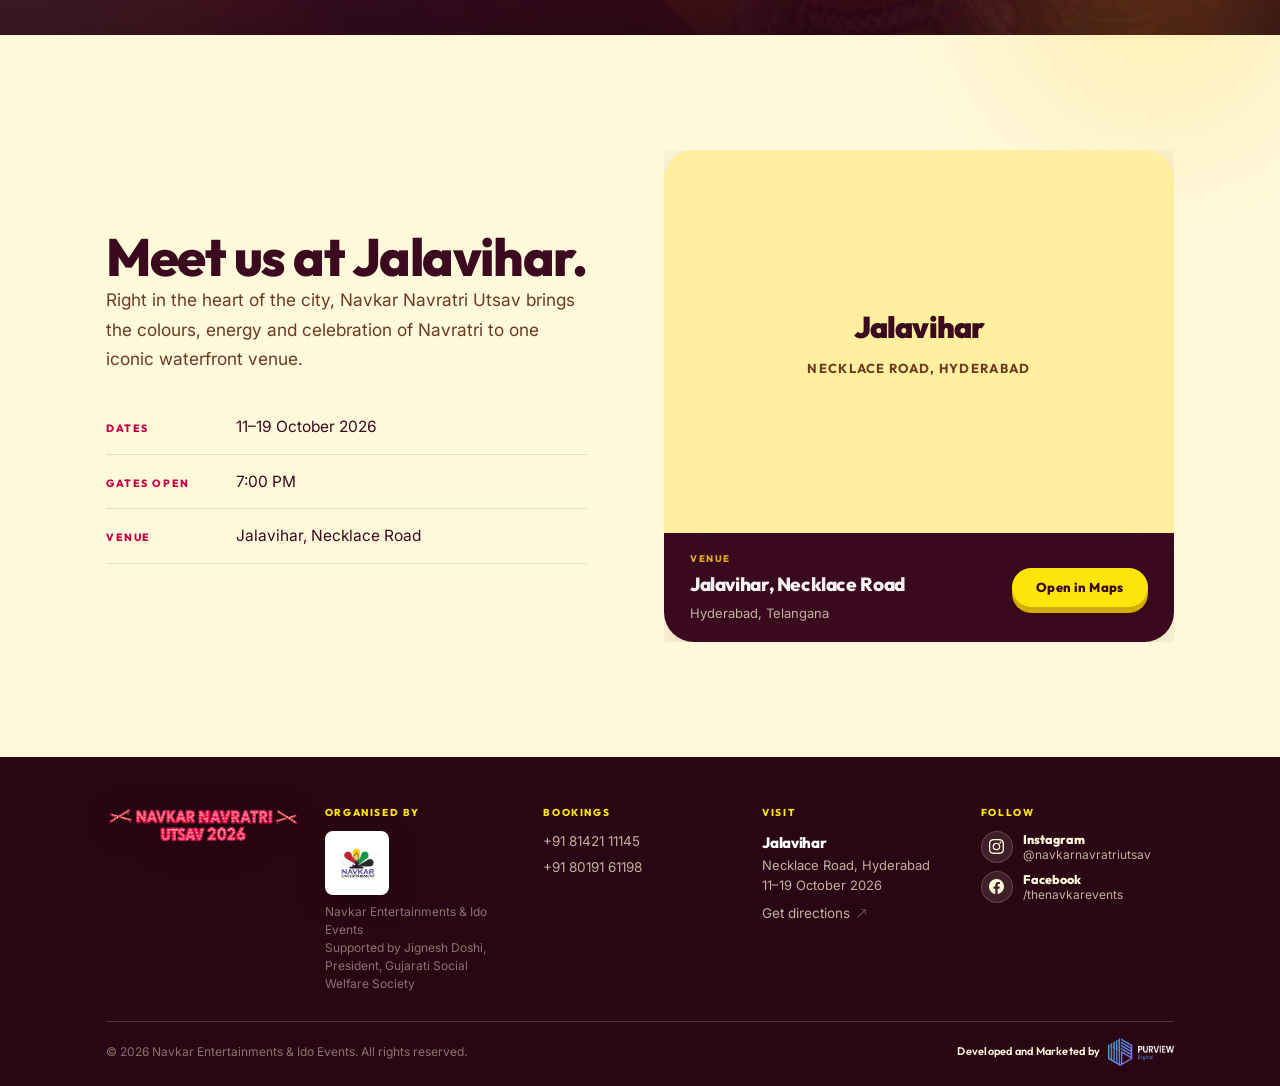
==== commit 517e49d0: "Meta description added" ====
--- a/index.html
+++ b/index.html
@@ -4,10 +4,30 @@
 <meta charset="utf-8">
 <meta name="viewport" content="width=device-width, initial-scale=1, viewport-fit=cover">
 <meta name="theme-color" content="#20123B">
-<link rel="icon" href="assets/img/logo-128.png" type="image/png">
-<link rel="apple-touch-icon" href="assets/img/logo-320.png">
-<title>Navkar Navratri Utsav 2026 · Garba at Jalavihar, Hyderabad</title>
-<meta name="description" content="Navkar Navratri Utsav Season 9. Nine nights of Garba and Dandiya at Jalavihar, Necklace Road, Hyderabad. 11–19 October 2026. Live band all nine nights. Passes from ₹299.">
+<meta name="robots" content="index, follow">
+<link rel="canonical" href="https://www.navkarnavratriutsav.com/">
+
+<!-- Browser tab + Google search favicon (square PNG, 48×48+) -->
+<link rel="icon" href="assets/img/logo-128.png" type="image/png" sizes="128x128">
+<link rel="icon" href="assets/img/logo-192.png" type="image/png" sizes="192x192">
+<link rel="apple-touch-icon" href="assets/img/logo-320.png" sizes="320x320">
+<link rel="shortcut icon" href="assets/img/logo-128.png" type="image/png">
+
+<title>Navkar Navratri Utsav 2026 · Dandiya at Jalavihar, Hyderabad</title>
+<meta name="description" content="Navkar Navratri Utsav Season 9 — nine nights of Garba &amp; Dandiya at Jalavihar, Necklace Road, Hyderabad. 11–19 October 2026. Live Bamboo Beats, Mumbai. Book passes from ₹299.">
+<meta name="keywords" content="Navkar Navratri Utsav, Garba Hyderabad, Dandiya Jalavihar, Navratri 2026, Necklace Road">
+
+<!-- Open Graph — used by Google/social previews when available -->
+<meta property="og:type" content="website">
+<meta property="og:url" content="https://www.navkarnavratriutsav.com/">
+<meta property="og:title" content="Navkar Navratri Utsav 2026 · Dandiya at Jalavihar, Hyderabad">
+<meta property="og:description" content="Season 9 at Jalavihar, Hyderabad. Nine nights of Garba, Dandiya &amp; live beats, 11–19 October 2026. Passes from ₹299.">
+<meta property="og:image" content="https://www.navkarnavratriutsav.com/assets/img/logo-320.png">
+<meta property="og:locale" content="en_IN">
+<meta name="twitter:card" content="summary">
+<meta name="twitter:title" content="Navkar Navratri Utsav 2026 · Dandiya at Jalavihar, Hyderabad">
+<meta name="twitter:description" content="Season 9 at Jalavihar, Hyderabad. Nine nights of Garba, Dandiya &amp; live beats, 11–19 October 2026.">
+<meta name="twitter:image" content="https://www.navkarnavratriutsav.com/assets/img/logo-320.png">
 
 <link rel="preconnect" href="https://fonts.googleapis.com">
 <link rel="preconnect" href="https://fonts.gstatic.com" crossorigin>
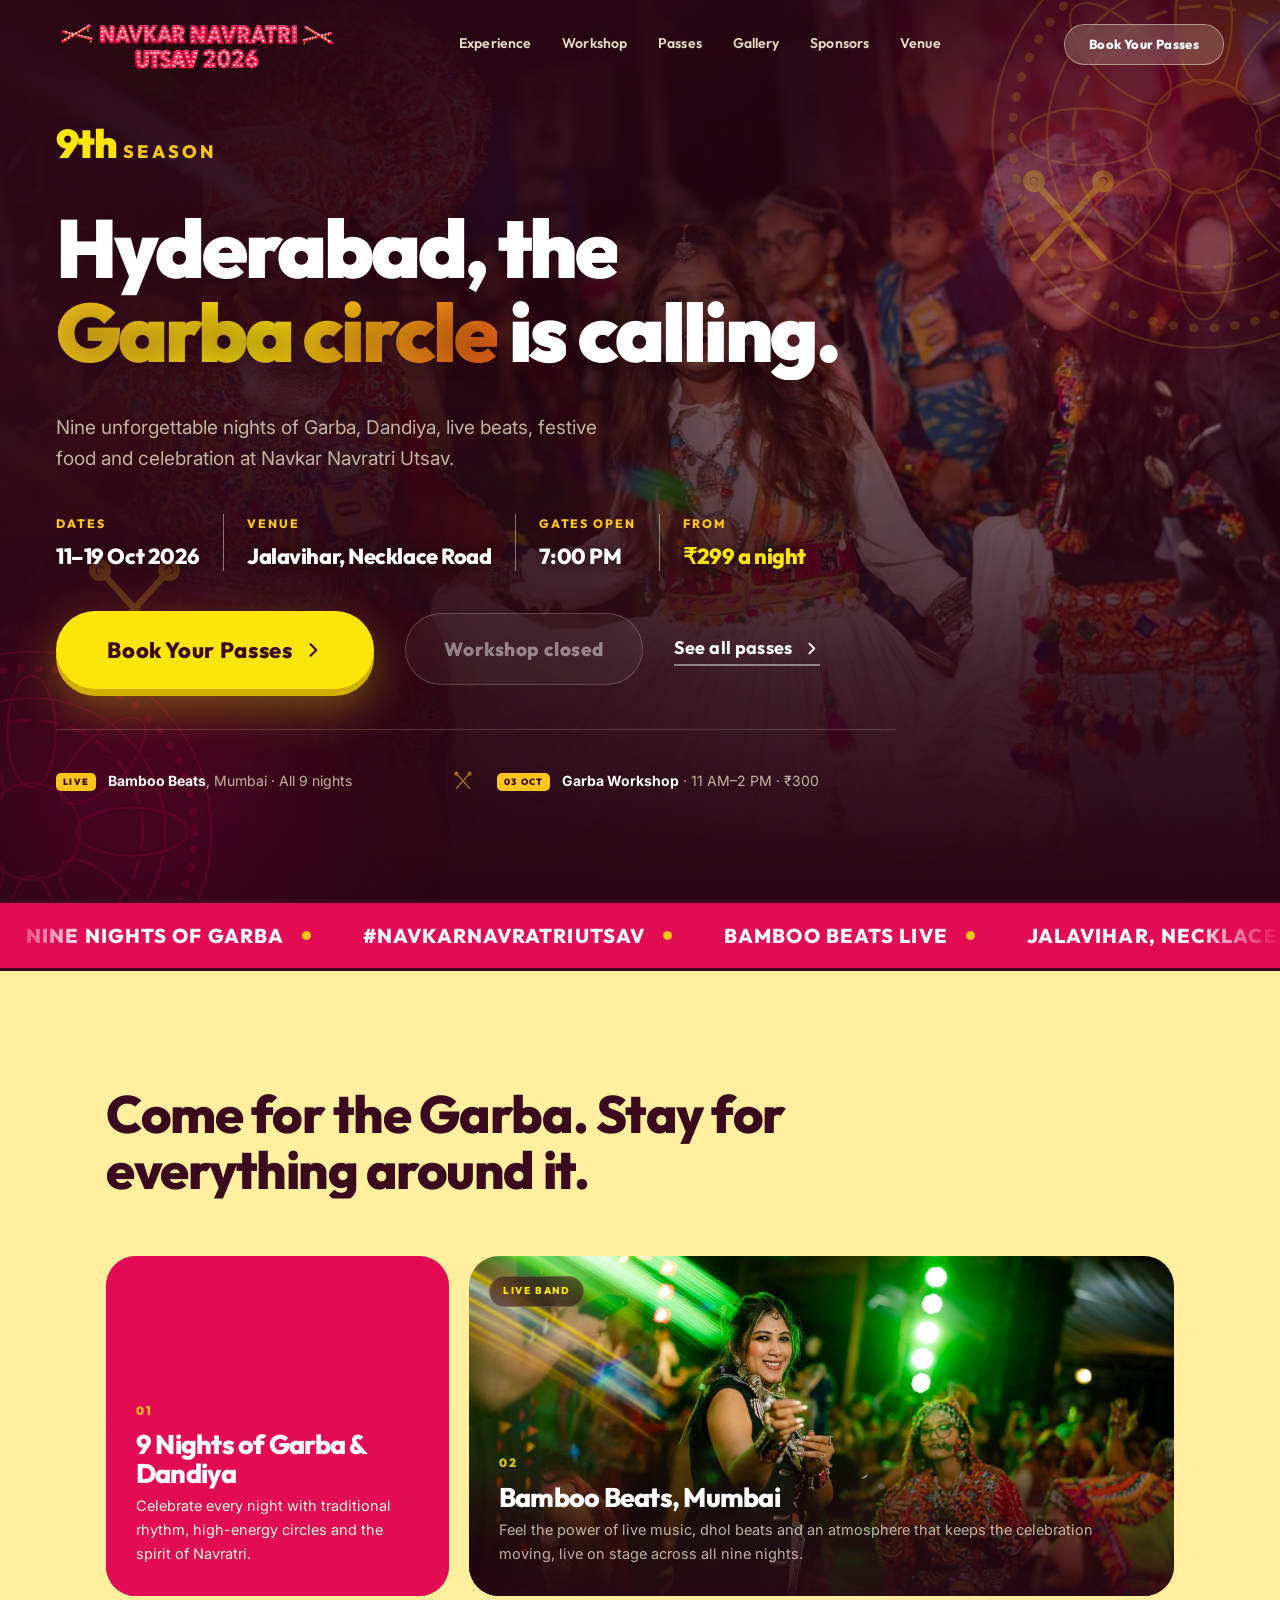
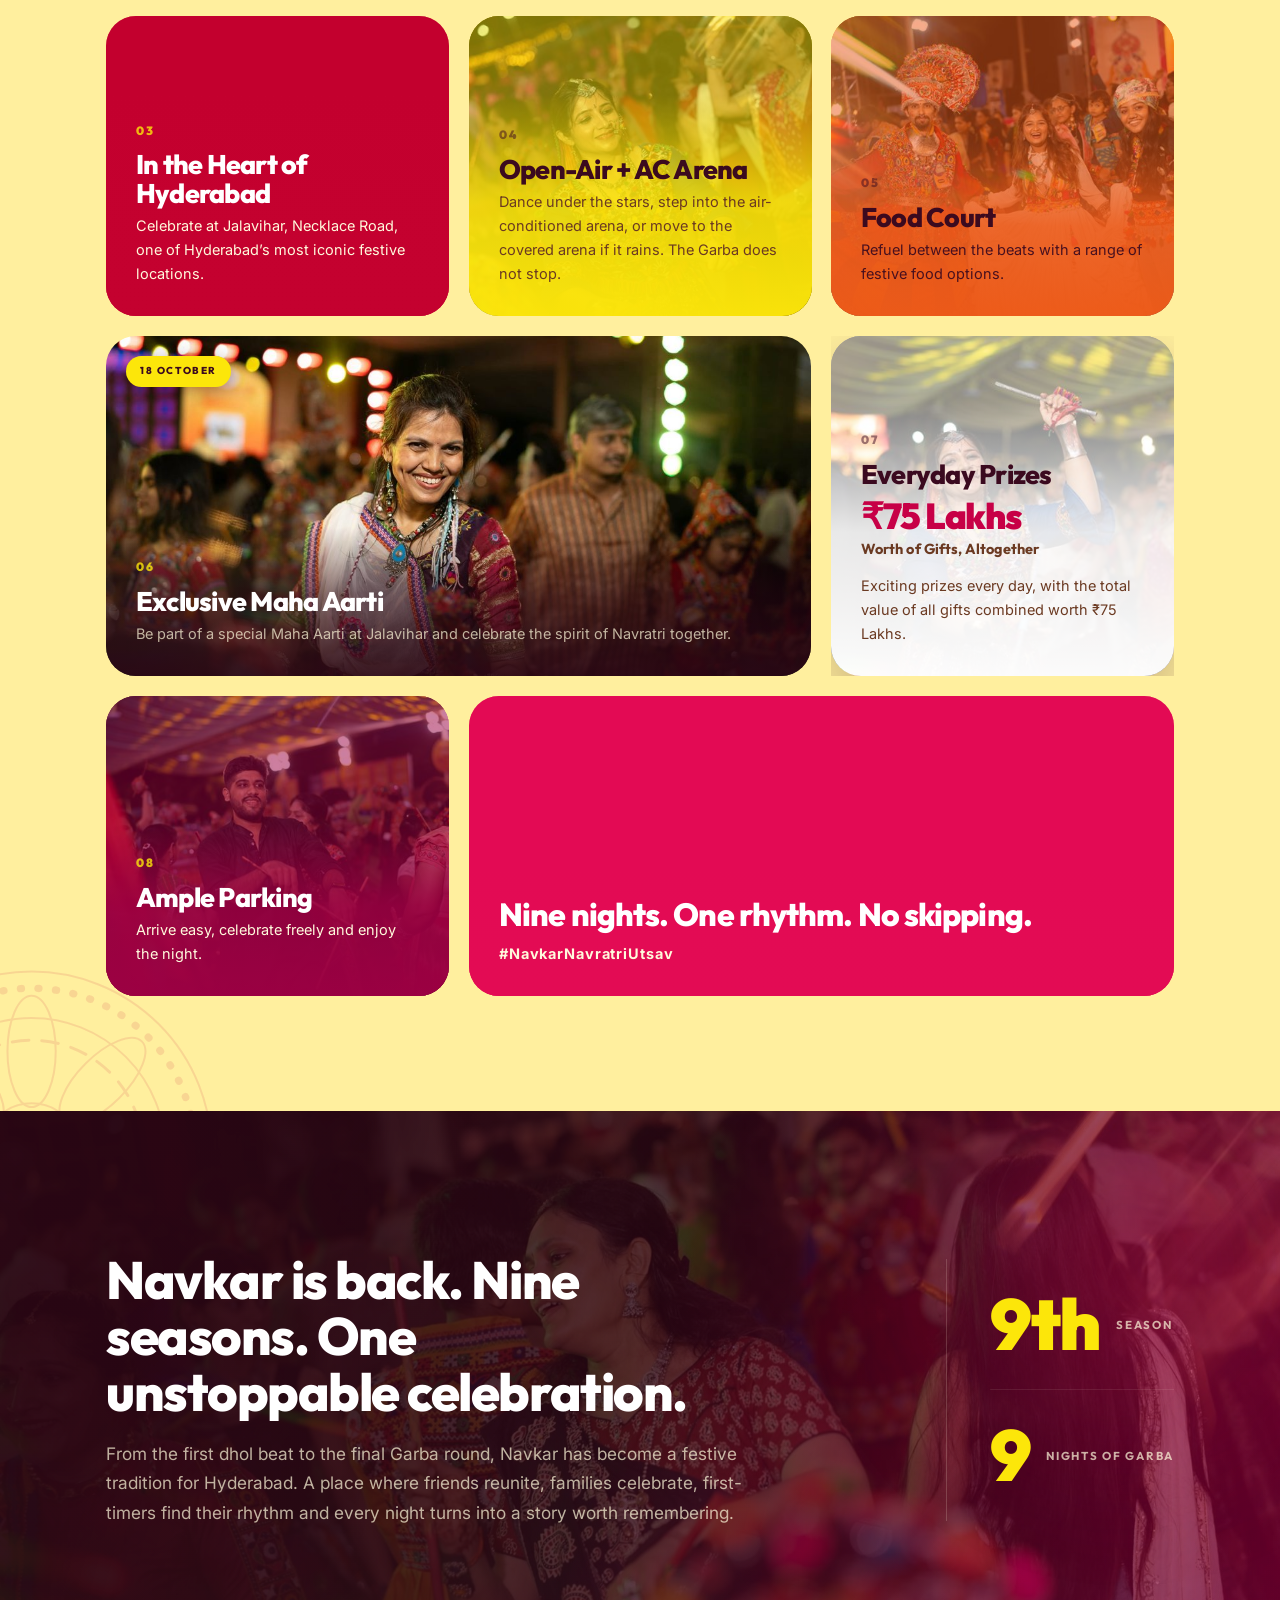
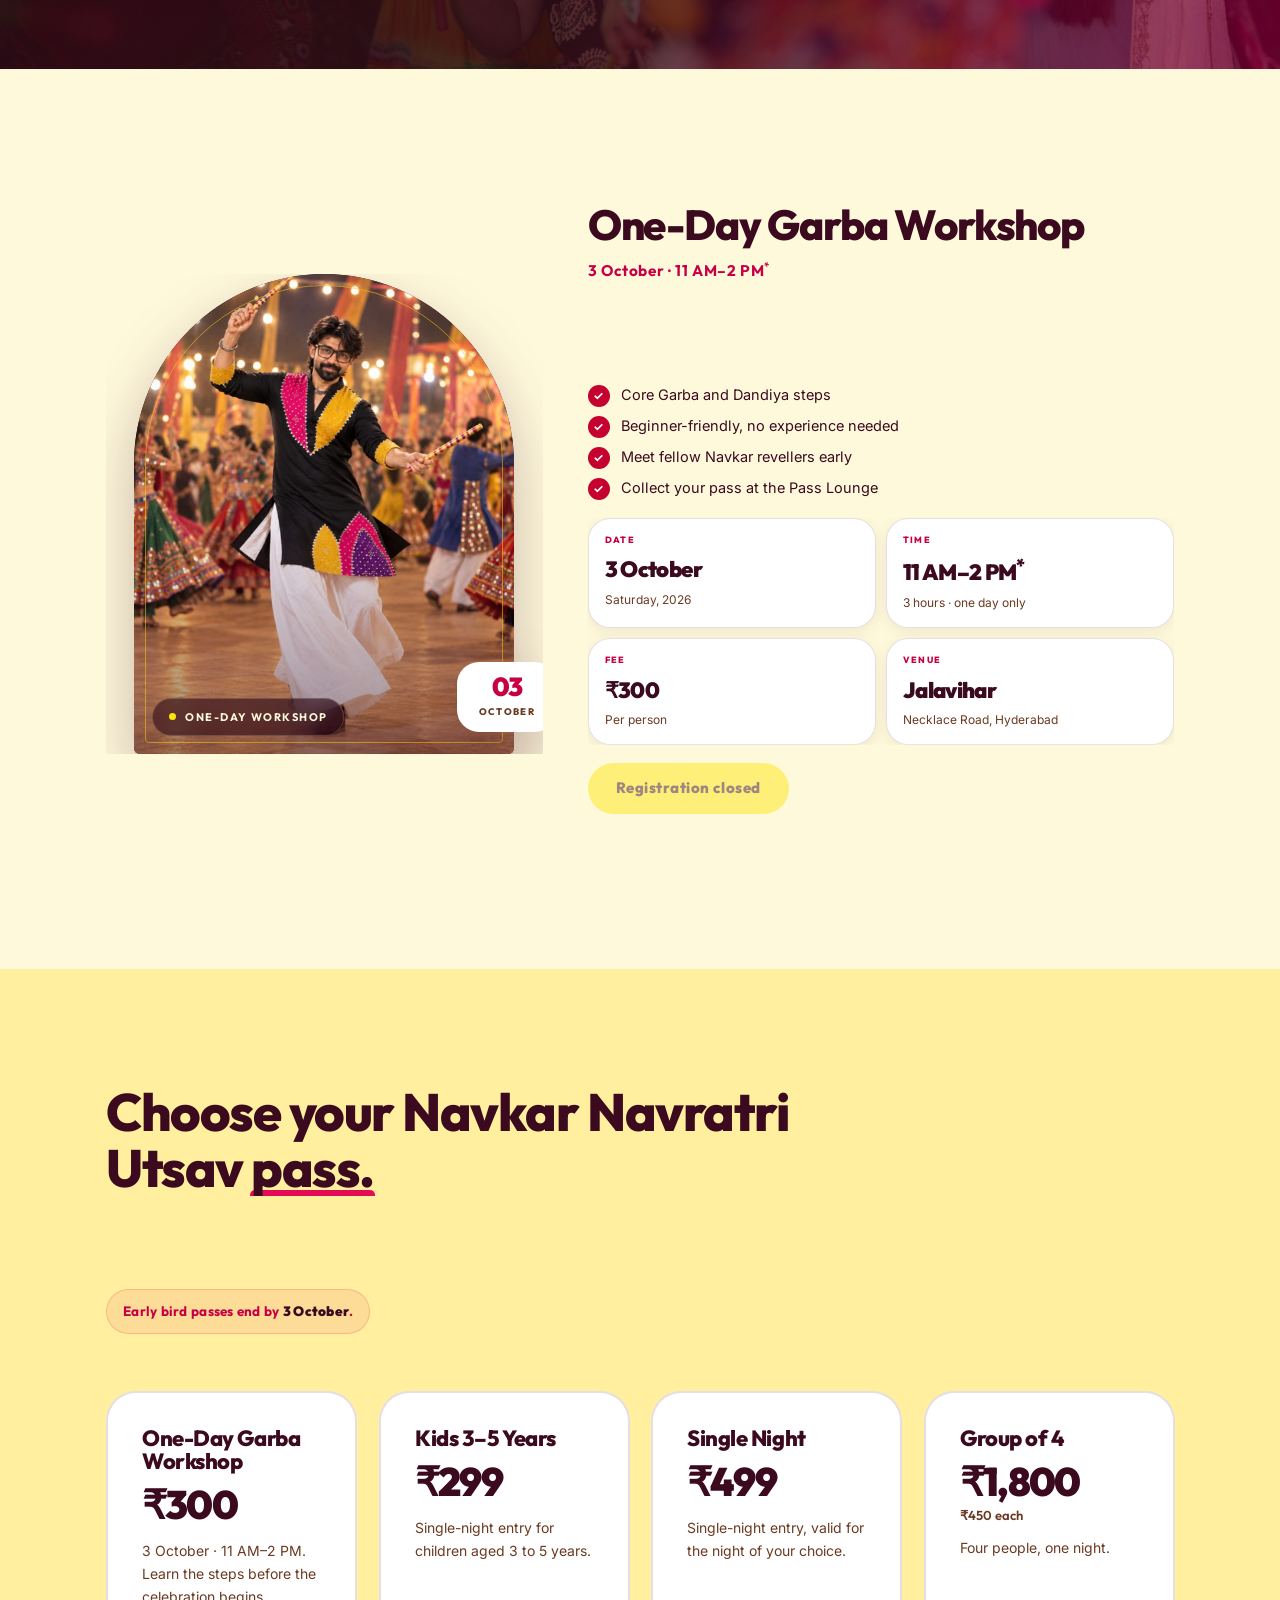
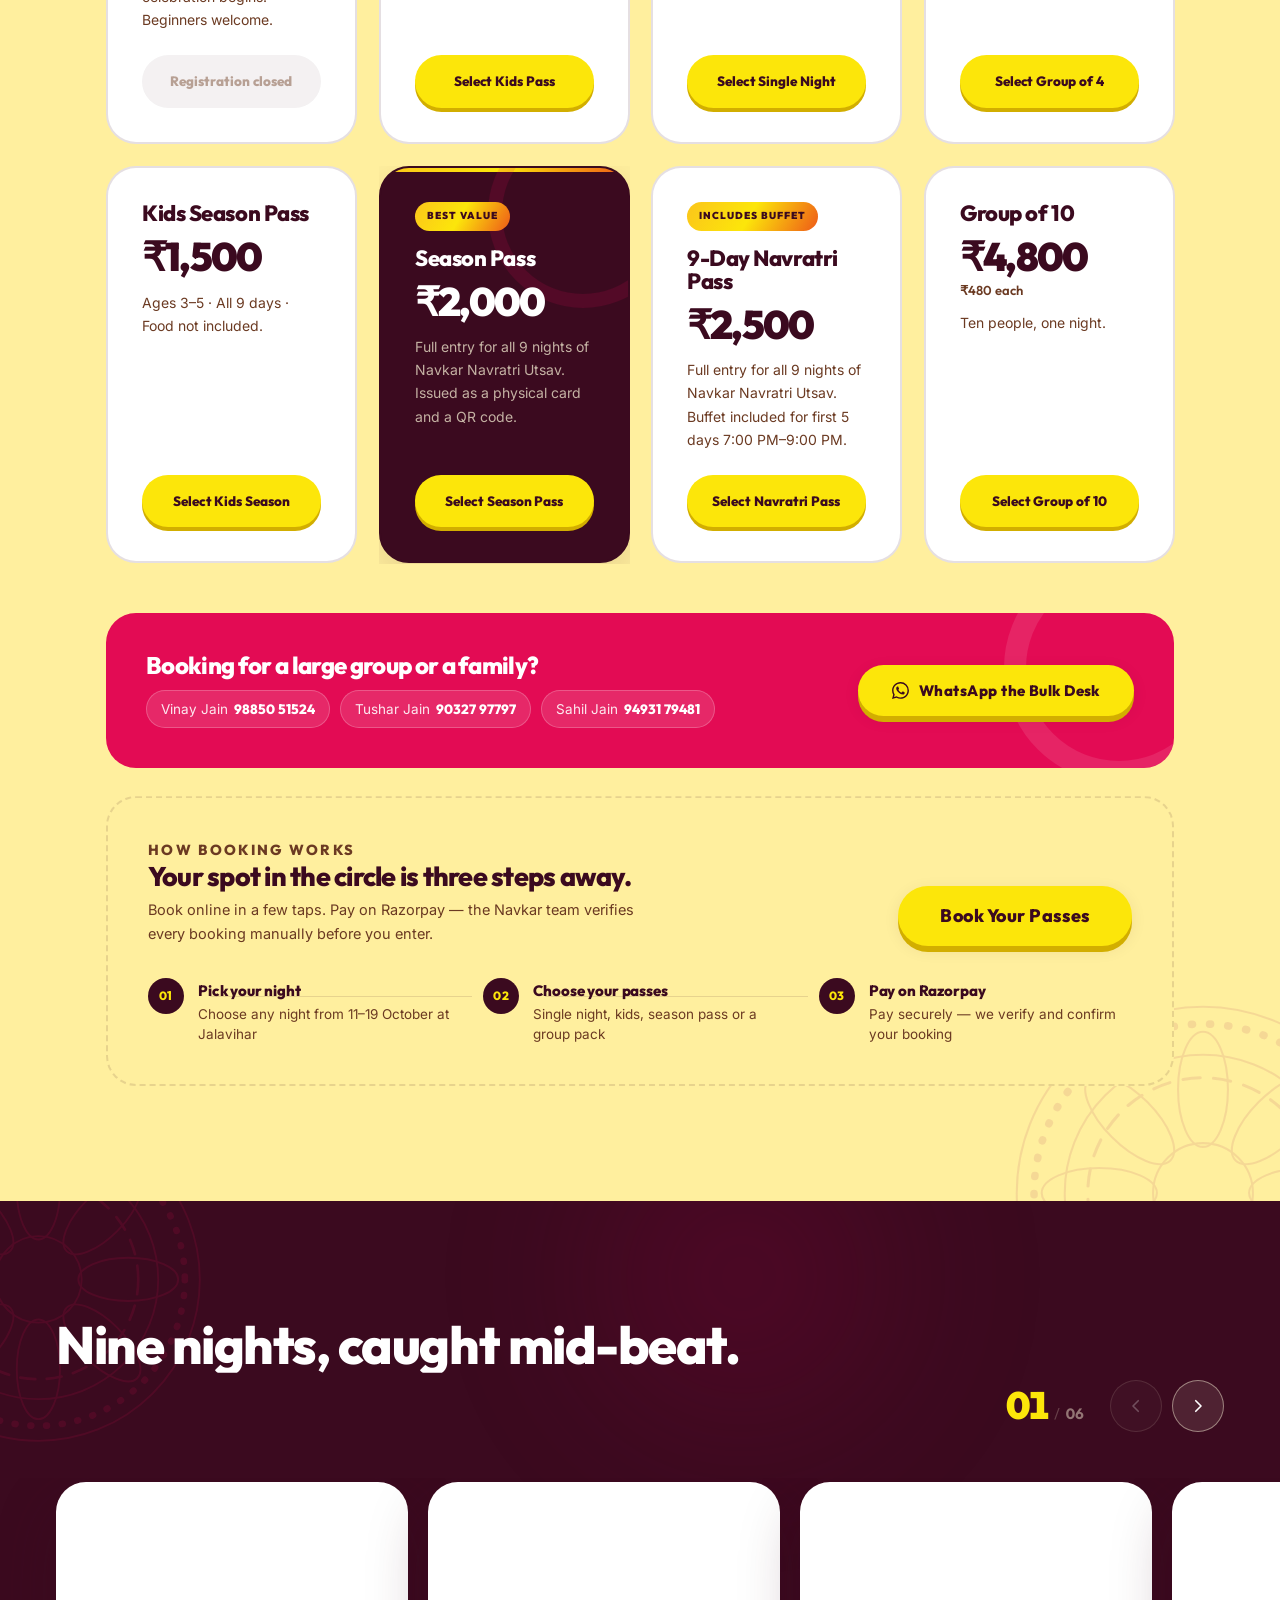
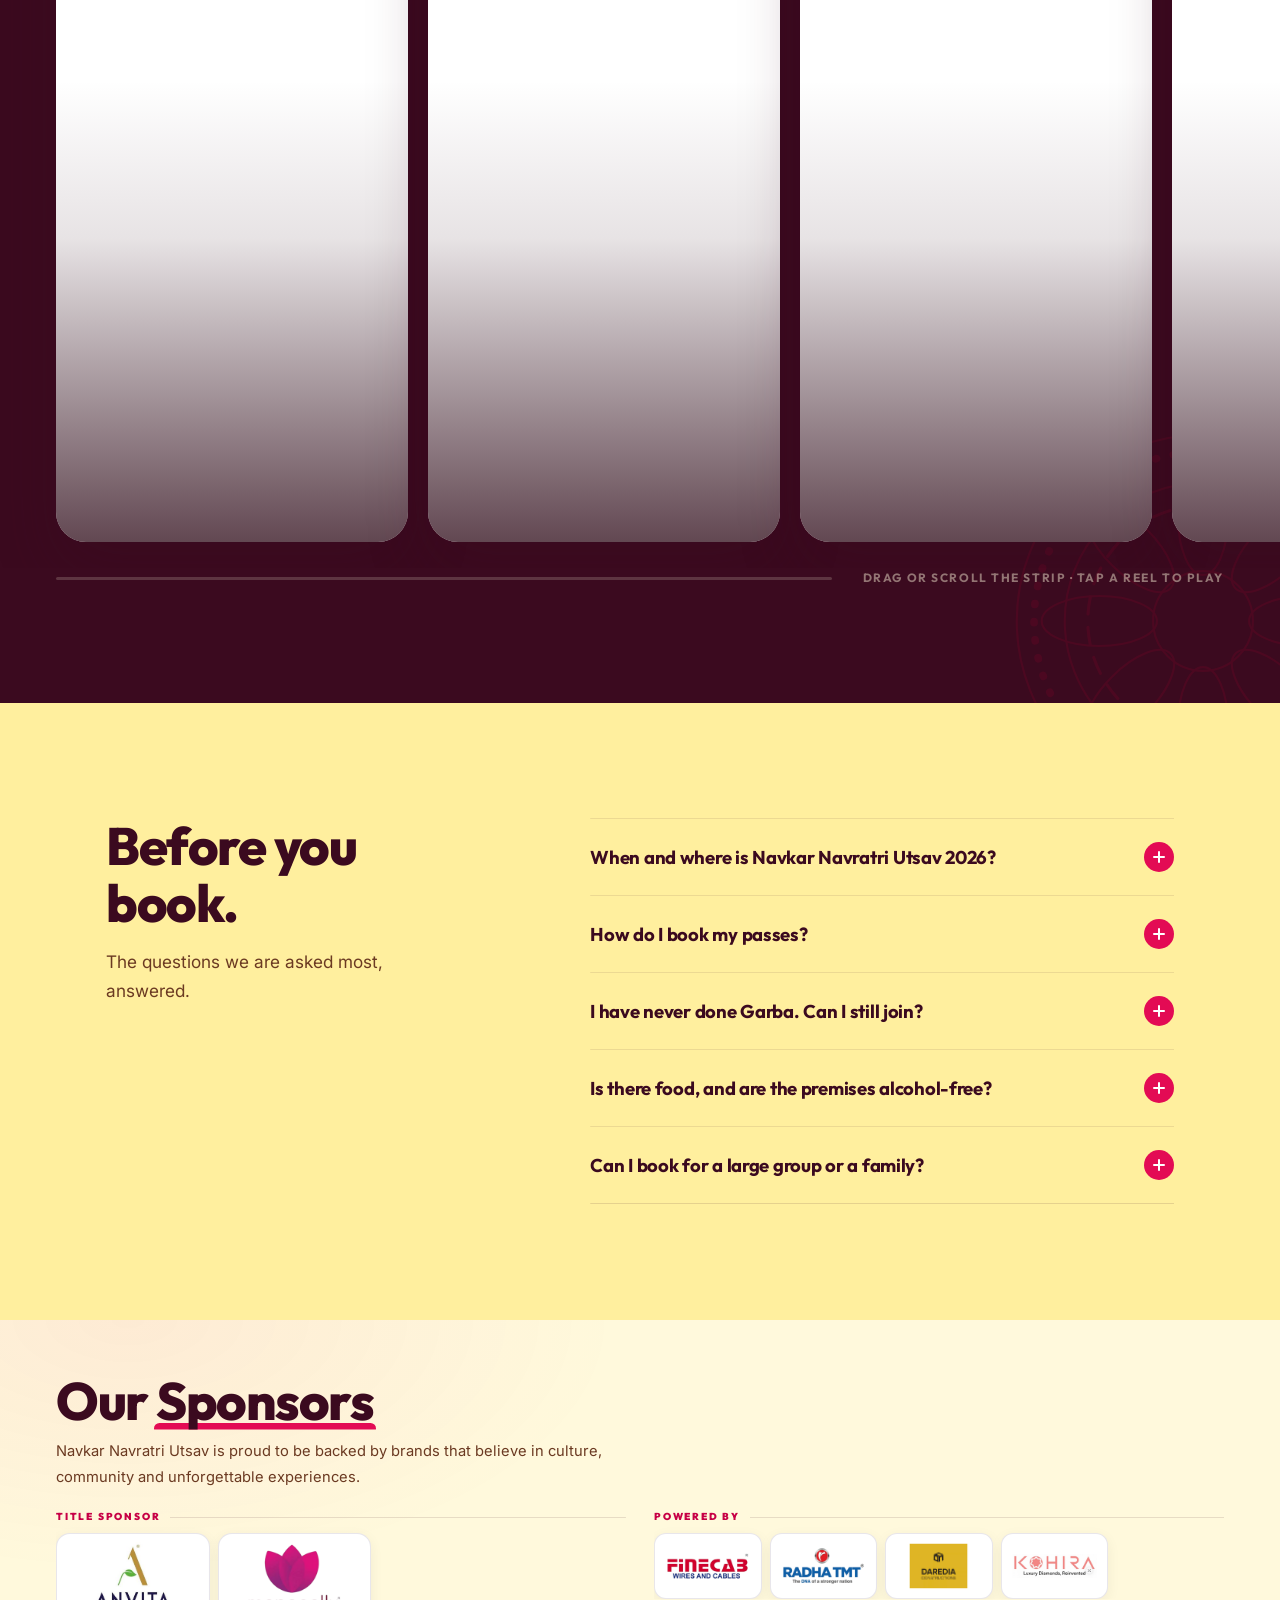
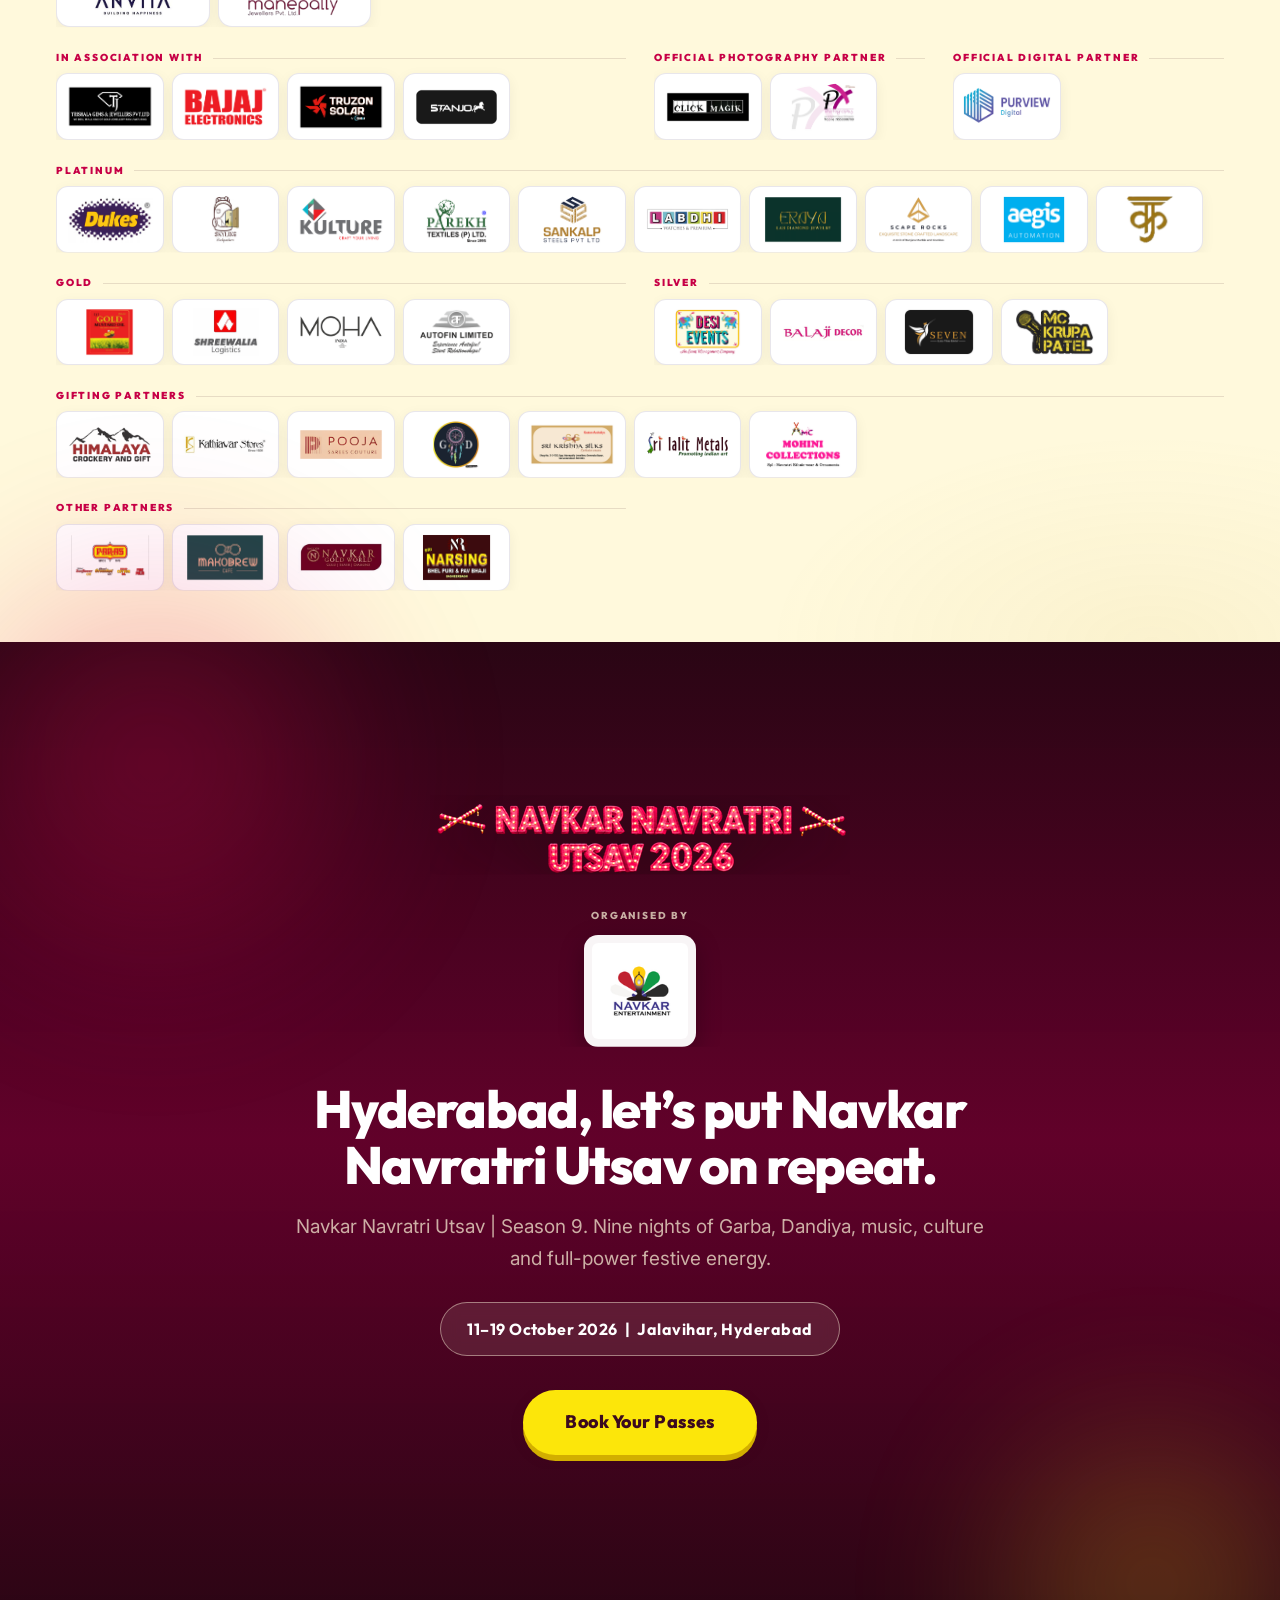
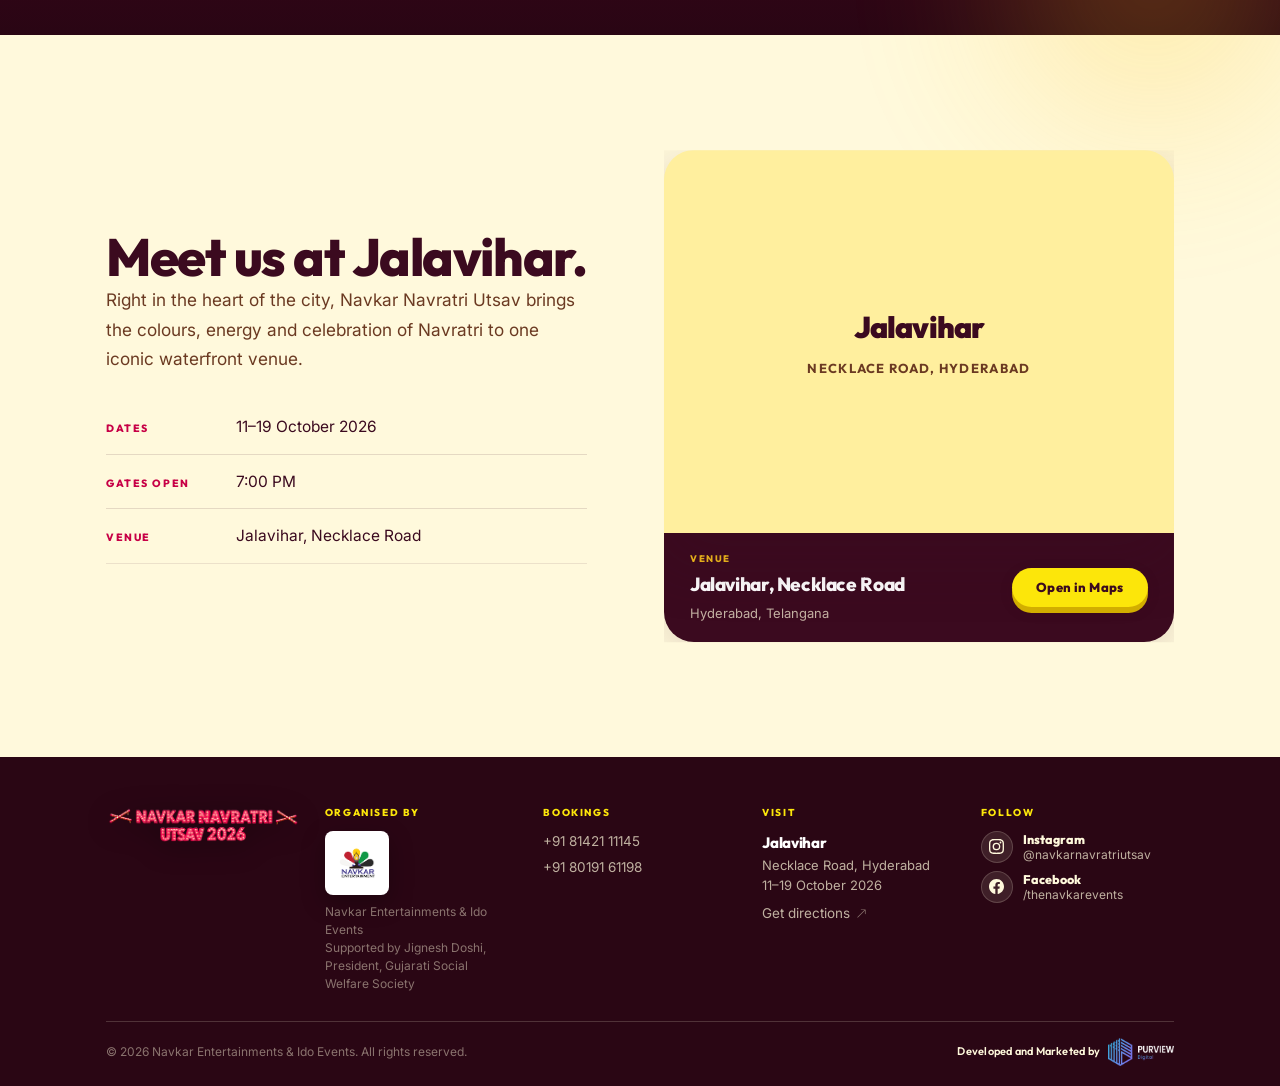
==== commit b4ed161a: "Meta description added" ====
--- a/index.html
+++ b/index.html
@@ -732,15 +732,6 @@
       </div>
     </div>
 
-    <div class="sp-tier sp-lg sp-w1" data-reveal>
-      <h3 class="sp-tier-k">Digital Partner</h3>
-      <div class="sp-row">
-        <figure class="sponsor-logo is-purview">
-          <img src="assets/img/sponsors/purview-digital.png" alt="Purview Digital" loading="lazy" decoding="async">
-        </figure>
-      </div>
-    </div>
-
     <div class="sp-tier sp-w2" data-reveal>
       <h3 class="sp-tier-k">Powered by</h3>
       <div class="sp-row">
@@ -751,8 +742,35 @@
       </div>
     </div>
 
+    <div class="sp-tier sp-w2" data-reveal>
+      <h3 class="sp-tier-k">In Association with</h3>
+      <div class="sp-row">
+        <figure class="sponsor-logo"><img src="assets/img/sponsors/trishala.png" alt="Trishala Gems and Jewellers" loading="lazy" decoding="async"></figure>
+        <figure class="sponsor-logo"><img src="assets/img/sponsors/bajaj-electronics.png" alt="Bajaj Electronics" loading="lazy" decoding="async"></figure>
+        <figure class="sponsor-logo"><img src="assets/img/sponsors/truzon-solar.png" alt="Truzon Solar" loading="lazy" decoding="async"></figure>
+        <figure class="sponsor-logo"><img src="assets/img/sponsors/stanjo.png" alt="Stanjo" loading="lazy" decoding="async"></figure>
+      </div>
+    </div>
+
+    <div class="sp-tier sp-sm sp-w1" data-reveal>
+      <h3 class="sp-tier-k">Official Photography Partner</h3>
+      <div class="sp-row">
+        <figure class="sponsor-logo"><img src="assets/img/sponsors/click-magik.png" alt="Click Magik" loading="lazy" decoding="async"></figure>
+        <figure class="sponsor-logo"><img src="assets/img/sponsors/px-photography.png" alt="PX Photography" loading="lazy" decoding="async"></figure>
+      </div>
+    </div>
+
+    <div class="sp-tier sp-sm sp-w1" data-reveal>
+      <h3 class="sp-tier-k">Official Digital Partner</h3>
+      <div class="sp-row">
+        <figure class="sponsor-logo is-purview">
+          <img src="assets/img/sponsors/purview-digital.png" alt="Purview Digital" loading="lazy" decoding="async">
+        </figure>
+      </div>
+    </div>
+
     <div class="sp-tier sp-full" data-reveal>
-      <h3 class="sp-tier-k">Platinum Sponsors</h3>
+      <h3 class="sp-tier-k">Platinum</h3>
       <div class="sp-row">
         <figure class="sponsor-logo"><img src="assets/img/sponsors/dukes.png" alt="Dukes" loading="lazy" decoding="async"></figure>
         <figure class="sponsor-logo"><img src="assets/img/sponsors/skyline-backpackers.png" alt="Skyline Backpackers" loading="lazy" decoding="async"></figure>
@@ -767,13 +785,23 @@
       </div>
     </div>
 
-    <div class="sp-tier sp-w2" data-reveal>
-      <h3 class="sp-tier-k">Associate Partners</h3>
+    <div class="sp-tier sp-sm sp-w2" data-reveal>
+      <h3 class="sp-tier-k">Gold</h3>
       <div class="sp-row">
-        <figure class="sponsor-logo"><img src="assets/img/sponsors/trishala.png" alt="Trishala Gems and Jewellers" loading="lazy" decoding="async"></figure>
-        <figure class="sponsor-logo"><img src="assets/img/sponsors/bajaj-electronics.png" alt="Bajaj Electronics" loading="lazy" decoding="async"></figure>
-        <figure class="sponsor-logo"><img src="assets/img/sponsors/truzon-solar.png" alt="Truzon Solar" loading="lazy" decoding="async"></figure>
-        <figure class="sponsor-logo"><img src="assets/img/sponsors/stanjo.png" alt="Stanjo" loading="lazy" decoding="async"></figure>
+        <figure class="sponsor-logo"><img src="assets/img/sponsors/gold-mustard-oil.png" alt="Gold Mustard Oil" loading="lazy" decoding="async"></figure>
+        <figure class="sponsor-logo"><img src="assets/img/sponsors/shreewalia.png" alt="Shreewalia Logistics" loading="lazy" decoding="async"></figure>
+        <figure class="sponsor-logo"><img src="assets/img/sponsors/moha.png" alt="Moha India" loading="lazy" decoding="async"></figure>
+        <figure class="sponsor-logo"><img src="assets/img/sponsors/autofin.png" alt="Autofin Limited" loading="lazy" decoding="async"></figure>
+      </div>
+    </div>
+
+    <div class="sp-tier sp-sm sp-w2" data-reveal>
+      <h3 class="sp-tier-k">Silver</h3>
+      <div class="sp-row">
+        <figure class="sponsor-logo"><img src="assets/img/sponsors/desi-events.png" alt="Desi Events" loading="lazy" decoding="async"></figure>
+        <figure class="sponsor-logo"><img src="assets/img/sponsors/balaji-decor.png" alt="Balaji Decor" loading="lazy" decoding="async"></figure>
+        <figure class="sponsor-logo"><img src="assets/img/sponsors/seven.png" alt="Seven Lake View Hotel" loading="lazy" decoding="async"></figure>
+        <figure class="sponsor-logo"><img src="assets/img/sponsors/mc-krupa-patel.png" alt="MC Krupa Patel" loading="lazy" decoding="async"></figure>
       </div>
     </div>
 
@@ -791,47 +819,7 @@
     </div>
 
     <div class="sp-tier sp-sm sp-w2" data-reveal>
-      <h3 class="sp-tier-k">Silver Partners</h3>
-      <div class="sp-row">
-        <figure class="sponsor-logo"><img src="assets/img/sponsors/gold-mustard-oil.png" alt="Gold Mustard Oil" loading="lazy" decoding="async"></figure>
-        <figure class="sponsor-logo"><img src="assets/img/sponsors/shreewalia.png" alt="Shreewalia Logistics" loading="lazy" decoding="async"></figure>
-        <figure class="sponsor-logo"><img src="assets/img/sponsors/moha.png" alt="Moha India" loading="lazy" decoding="async"></figure>
-        <figure class="sponsor-logo"><img src="assets/img/sponsors/autofin.png" alt="Autofin Limited" loading="lazy" decoding="async"></figure>
-      </div>
-    </div>
-
-    <div class="sp-tier sp-sm sp-w1" data-reveal>
-      <h3 class="sp-tier-k">Decor Partners</h3>
-      <div class="sp-row">
-        <figure class="sponsor-logo"><img src="assets/img/sponsors/desi-events.png" alt="Desi Events" loading="lazy" decoding="async"></figure>
-        <figure class="sponsor-logo"><img src="assets/img/sponsors/balaji-decor.png" alt="Balaji Decor" loading="lazy" decoding="async"></figure>
-      </div>
-    </div>
-
-    <div class="sp-tier sp-sm sp-w1" data-reveal>
-      <h3 class="sp-tier-k">Photography Partners</h3>
-      <div class="sp-row">
-        <figure class="sponsor-logo"><img src="assets/img/sponsors/click-magik.png" alt="Click Magik" loading="lazy" decoding="async"></figure>
-        <figure class="sponsor-logo"><img src="assets/img/sponsors/px-photography.png" alt="PX Photography" loading="lazy" decoding="async"></figure>
-      </div>
-    </div>
-
-    <div class="sp-tier sp-sm sp-w1" data-reveal>
-      <h3 class="sp-tier-k">Hospitality Partner</h3>
-      <div class="sp-row">
-        <figure class="sponsor-logo"><img src="assets/img/sponsors/seven.png" alt="Seven Lake View Hotel" loading="lazy" decoding="async"></figure>
-      </div>
-    </div>
-
-    <div class="sp-tier sp-sm sp-w1" data-reveal>
-      <h3 class="sp-tier-k">Emcee</h3>
-      <div class="sp-row">
-        <figure class="sponsor-logo"><img src="assets/img/sponsors/mc-krupa-patel.png" alt="MC Krupa Patel" loading="lazy" decoding="async"></figure>
-      </div>
-    </div>
-
-    <div class="sp-tier sp-sm sp-w2" data-reveal>
-      <h3 class="sp-tier-k">Partners</h3>
+      <h3 class="sp-tier-k">Other Partners</h3>
       <div class="sp-row">
         <figure class="sponsor-logo"><img src="assets/img/sponsors/paras.png" alt="Paras" loading="lazy" decoding="async"></figure>
         <figure class="sponsor-logo"><img src="assets/img/sponsors/makobrew.png" alt="Makobrew Cafe" loading="lazy" decoding="async"></figure>
--- a/css/sections.css
+++ b/css/sections.css
@@ -1232,11 +1232,11 @@
 }
 .sponsor-logo img{display:block;width:100%;height:100%;object-fit:contain;object-position:center}
 .sp-lg .sponsor-logo{width:clamp(150px,12vw,182px);height:clamp(92px,7.4vw,110px);border-radius:14px}
-/* Purview wordmark sits a touch low in the asset — nudge + scale so it centres in the plate */
-.sponsor-logo.is-purview{padding:10px 12px}
+/* Purview wordmark — keep plate size same as other logos */
+.sponsor-logo.is-purview{padding:8px 10px}
 .sponsor-logo.is-purview img{
   object-position:center 42%;
-  transform:scale(1.12);
+  transform:scale(1.06);
   transform-origin:center center;
 }
 
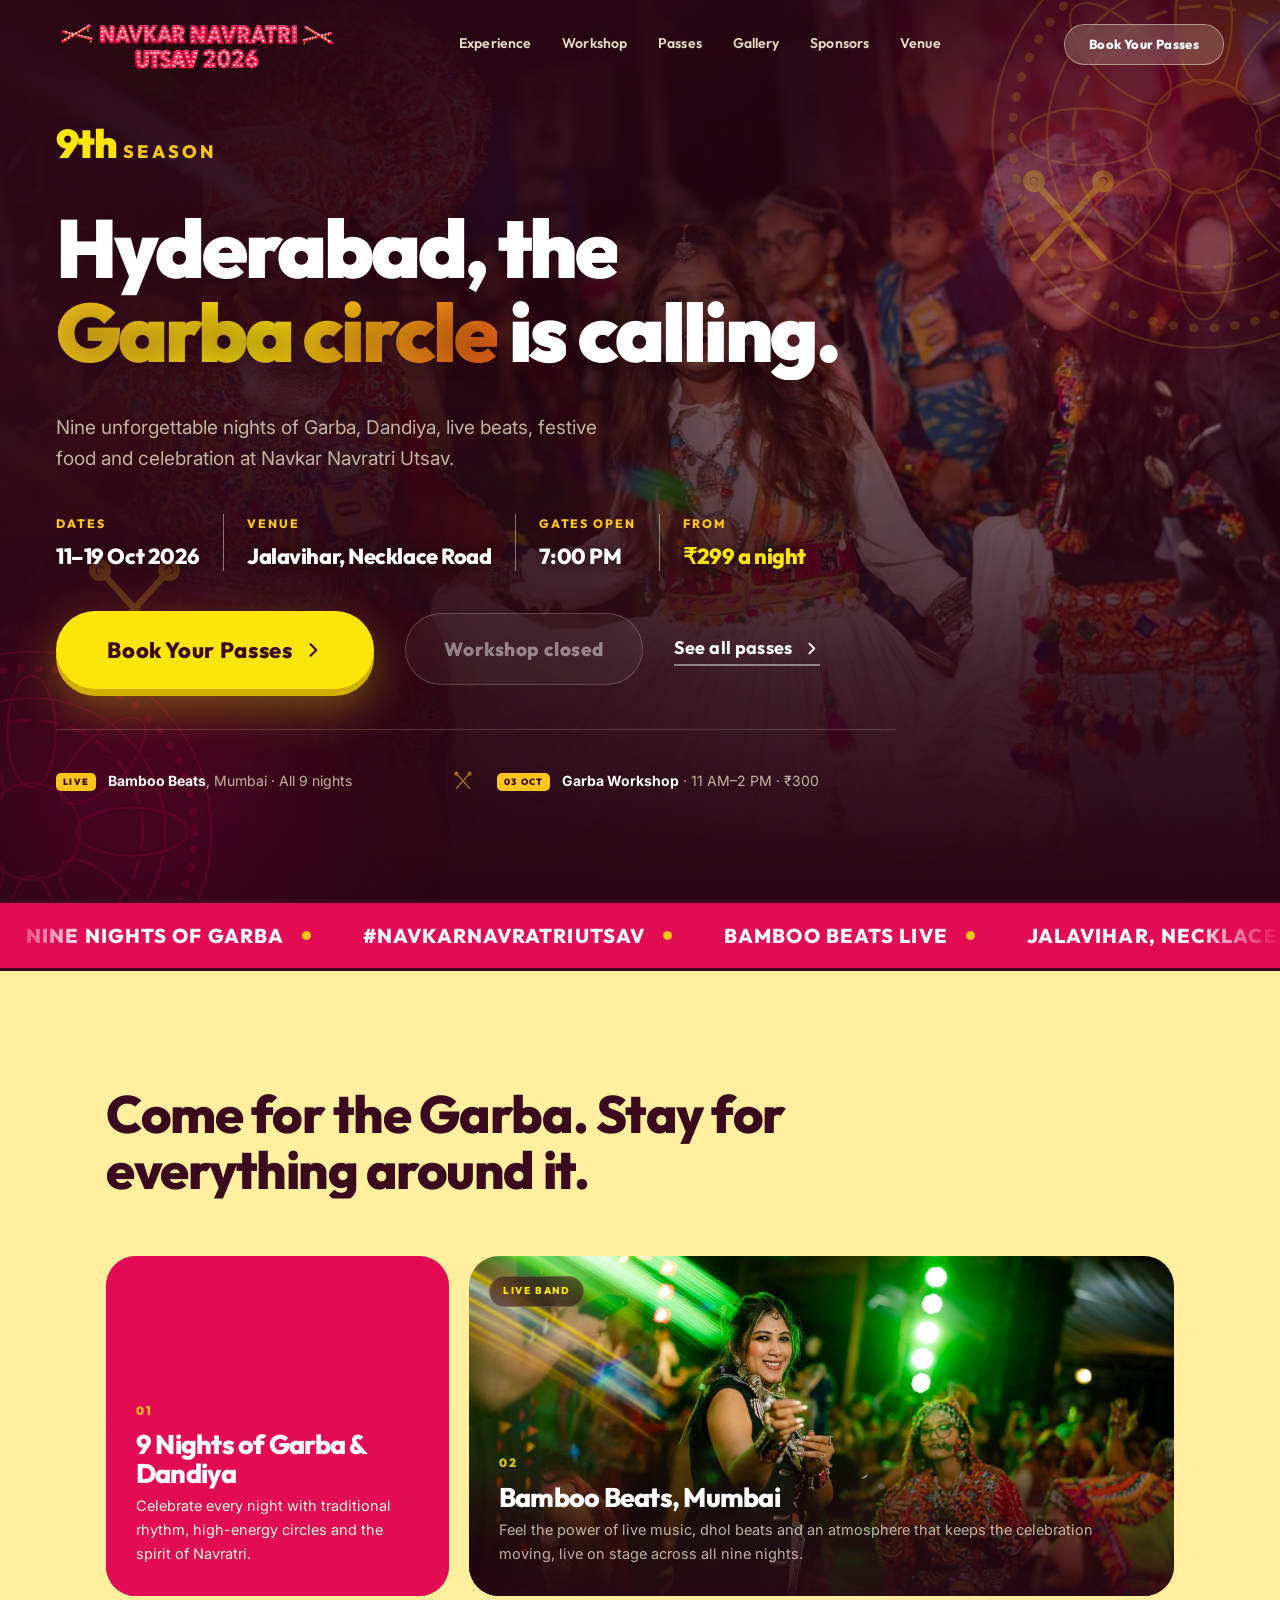
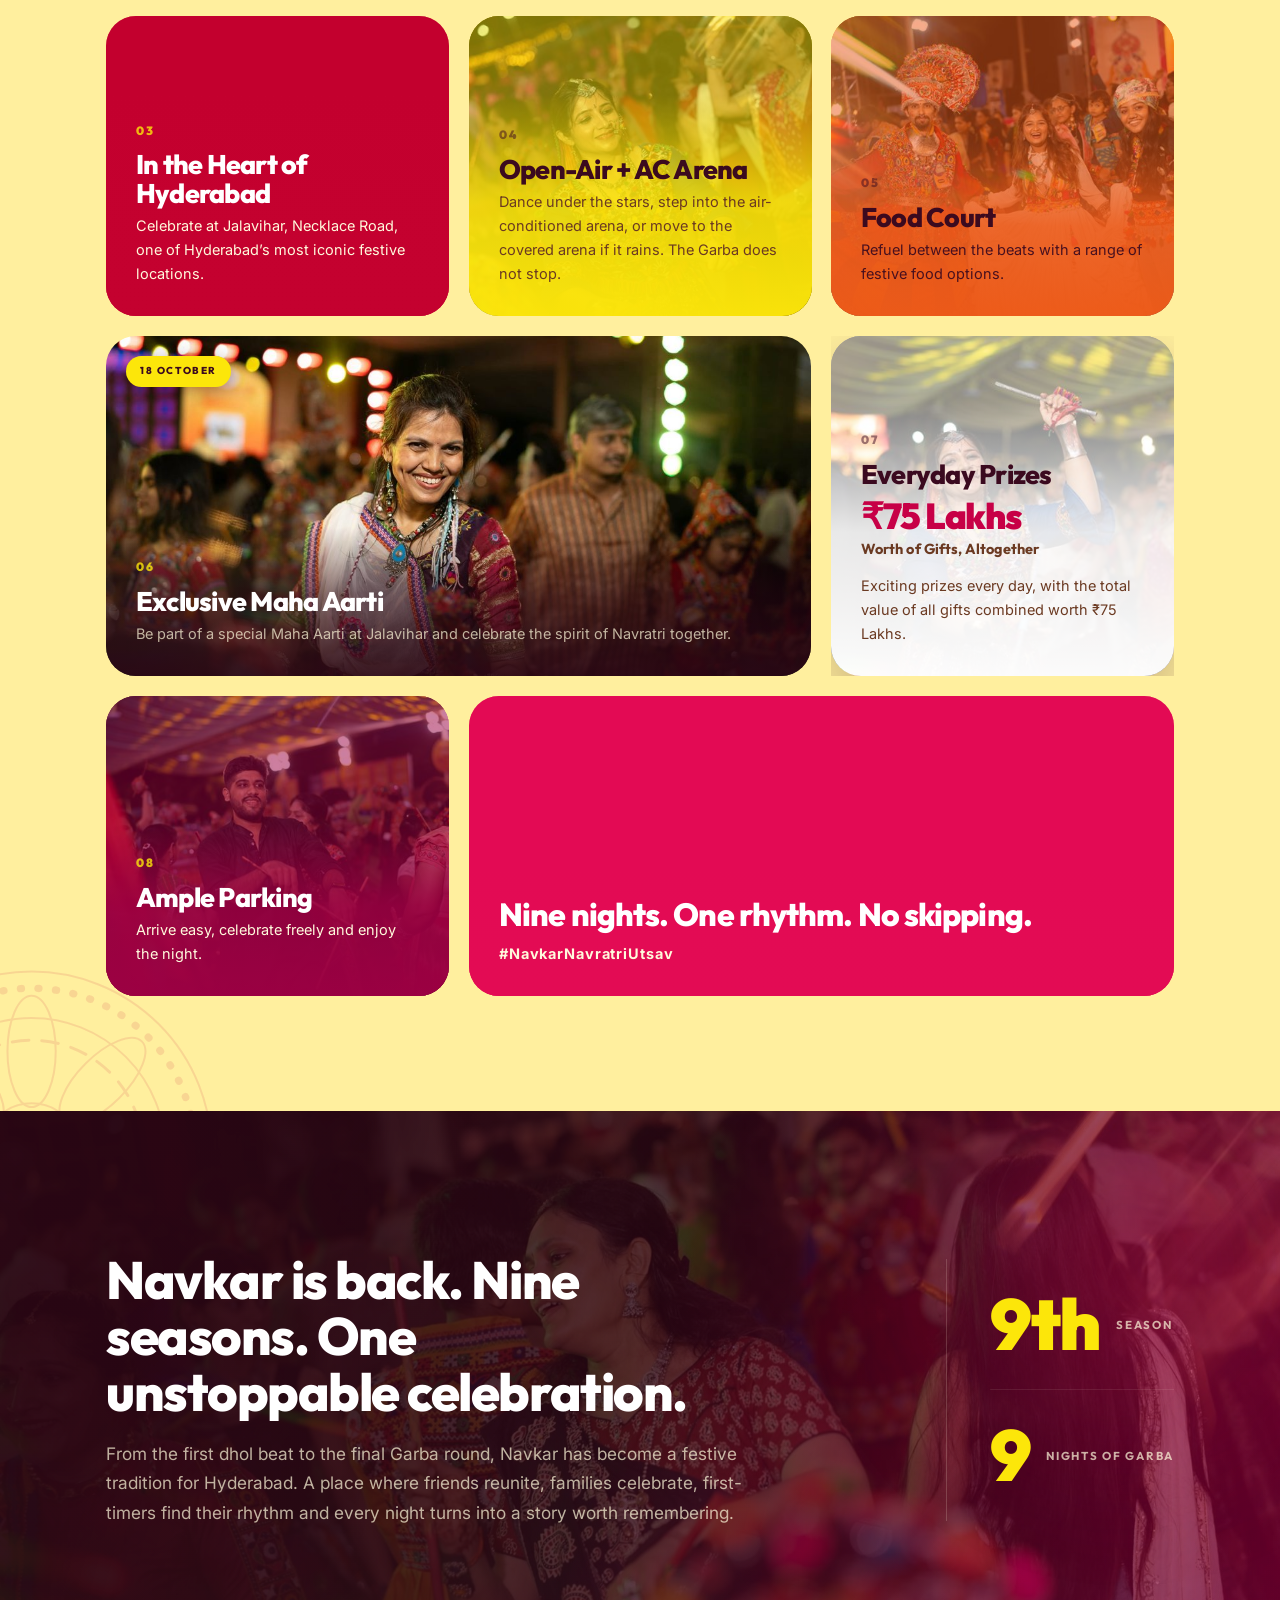
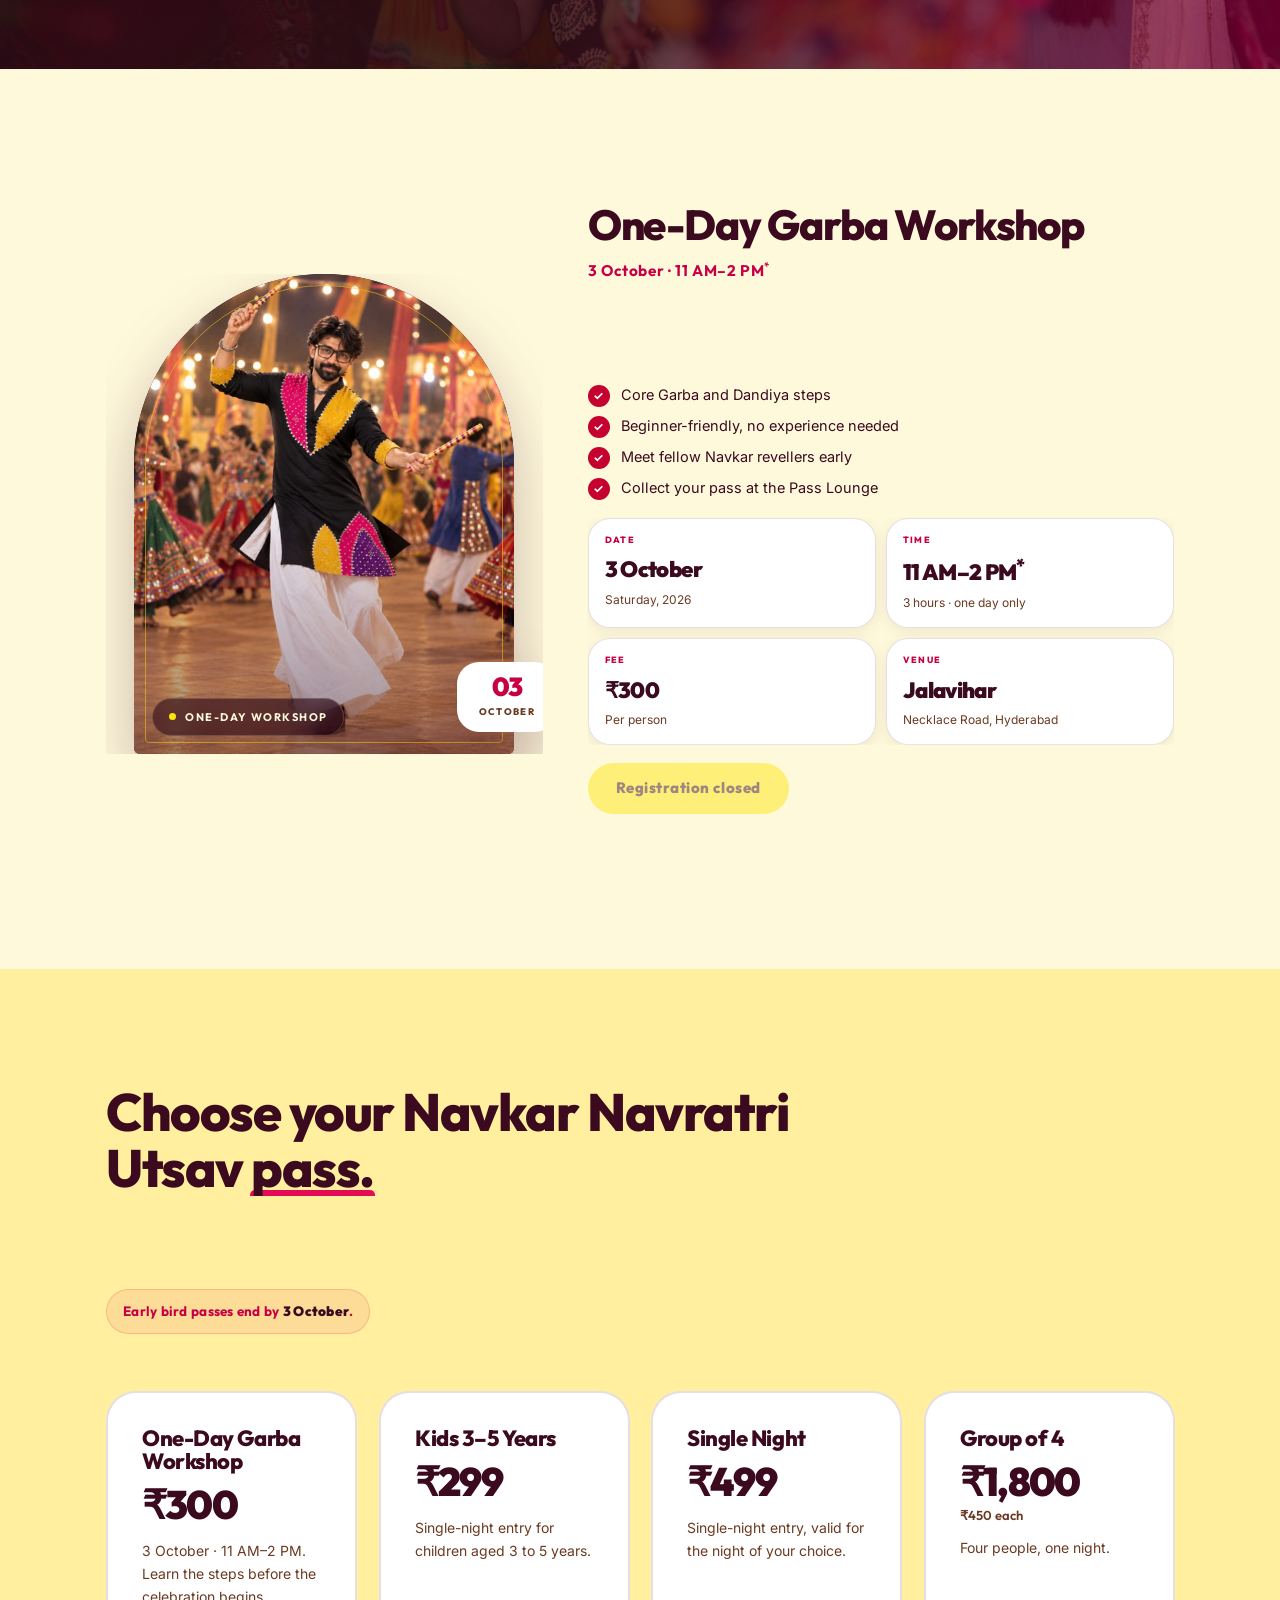
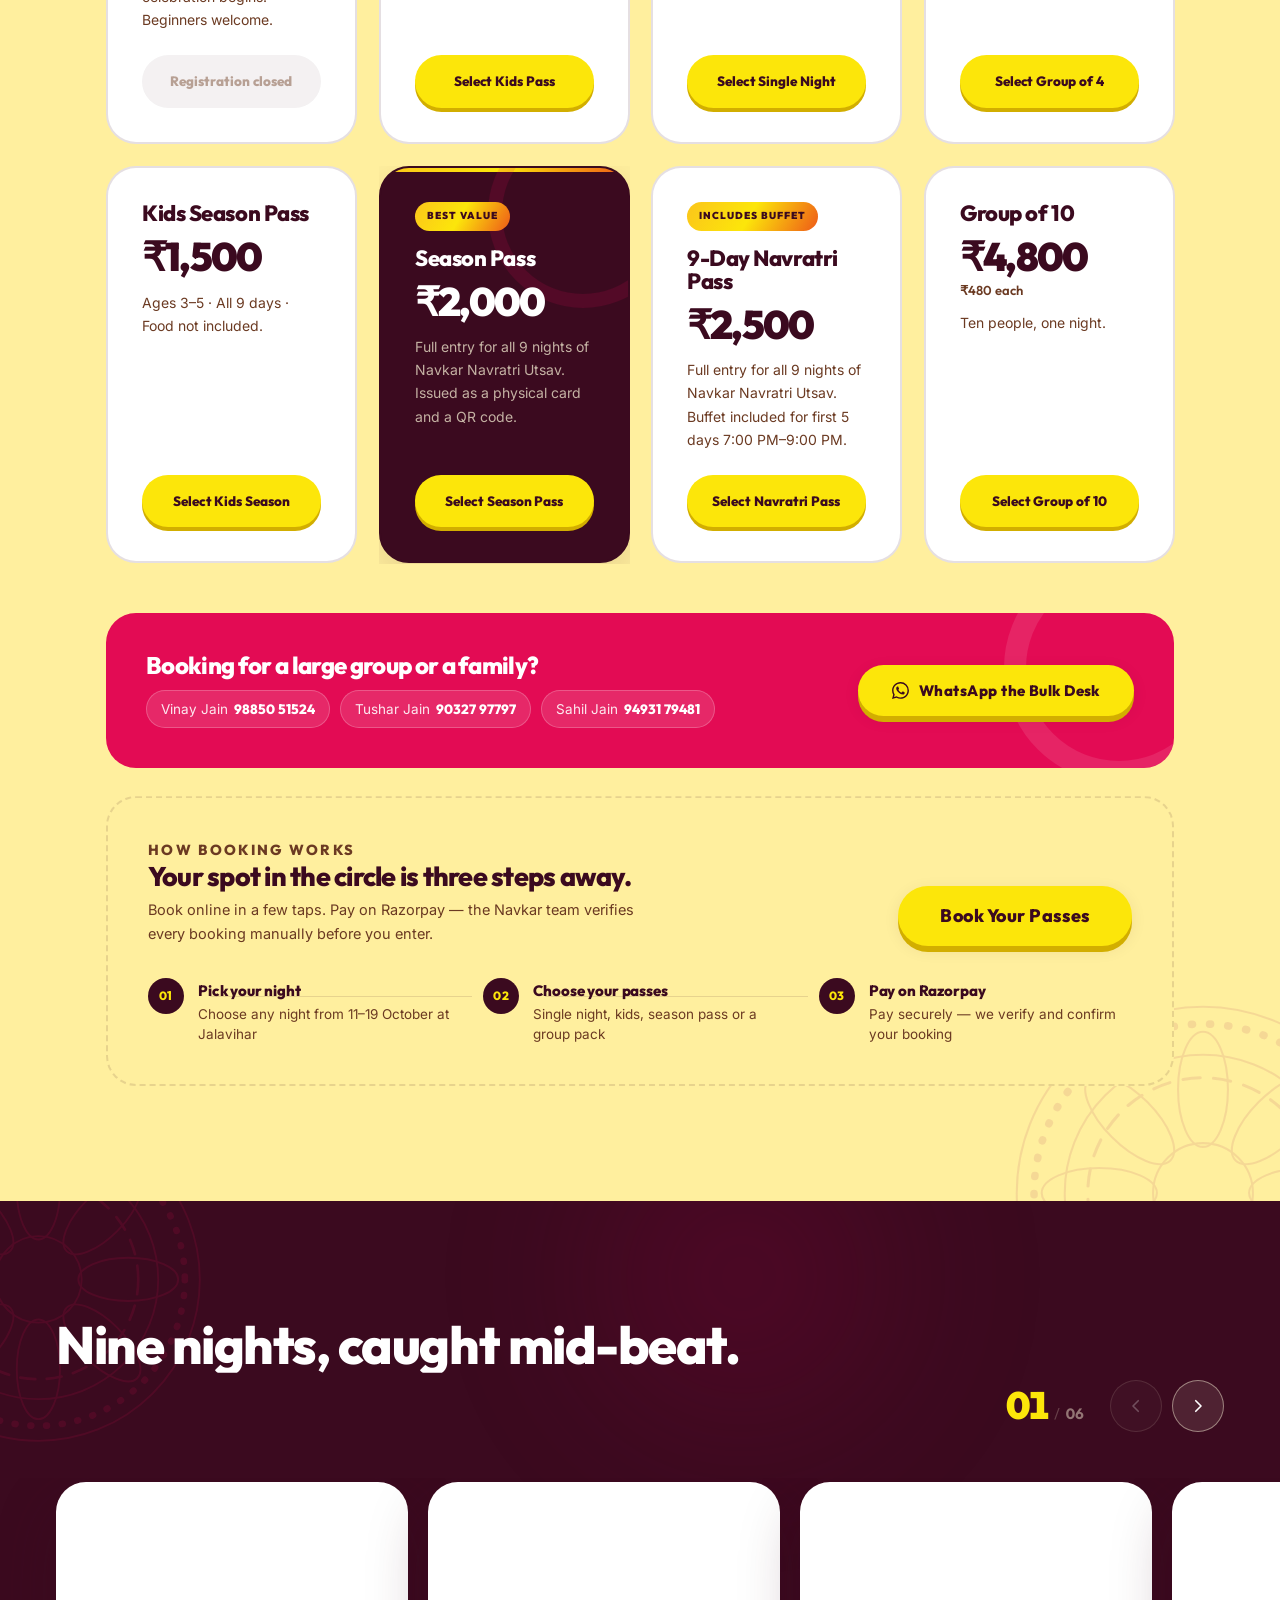
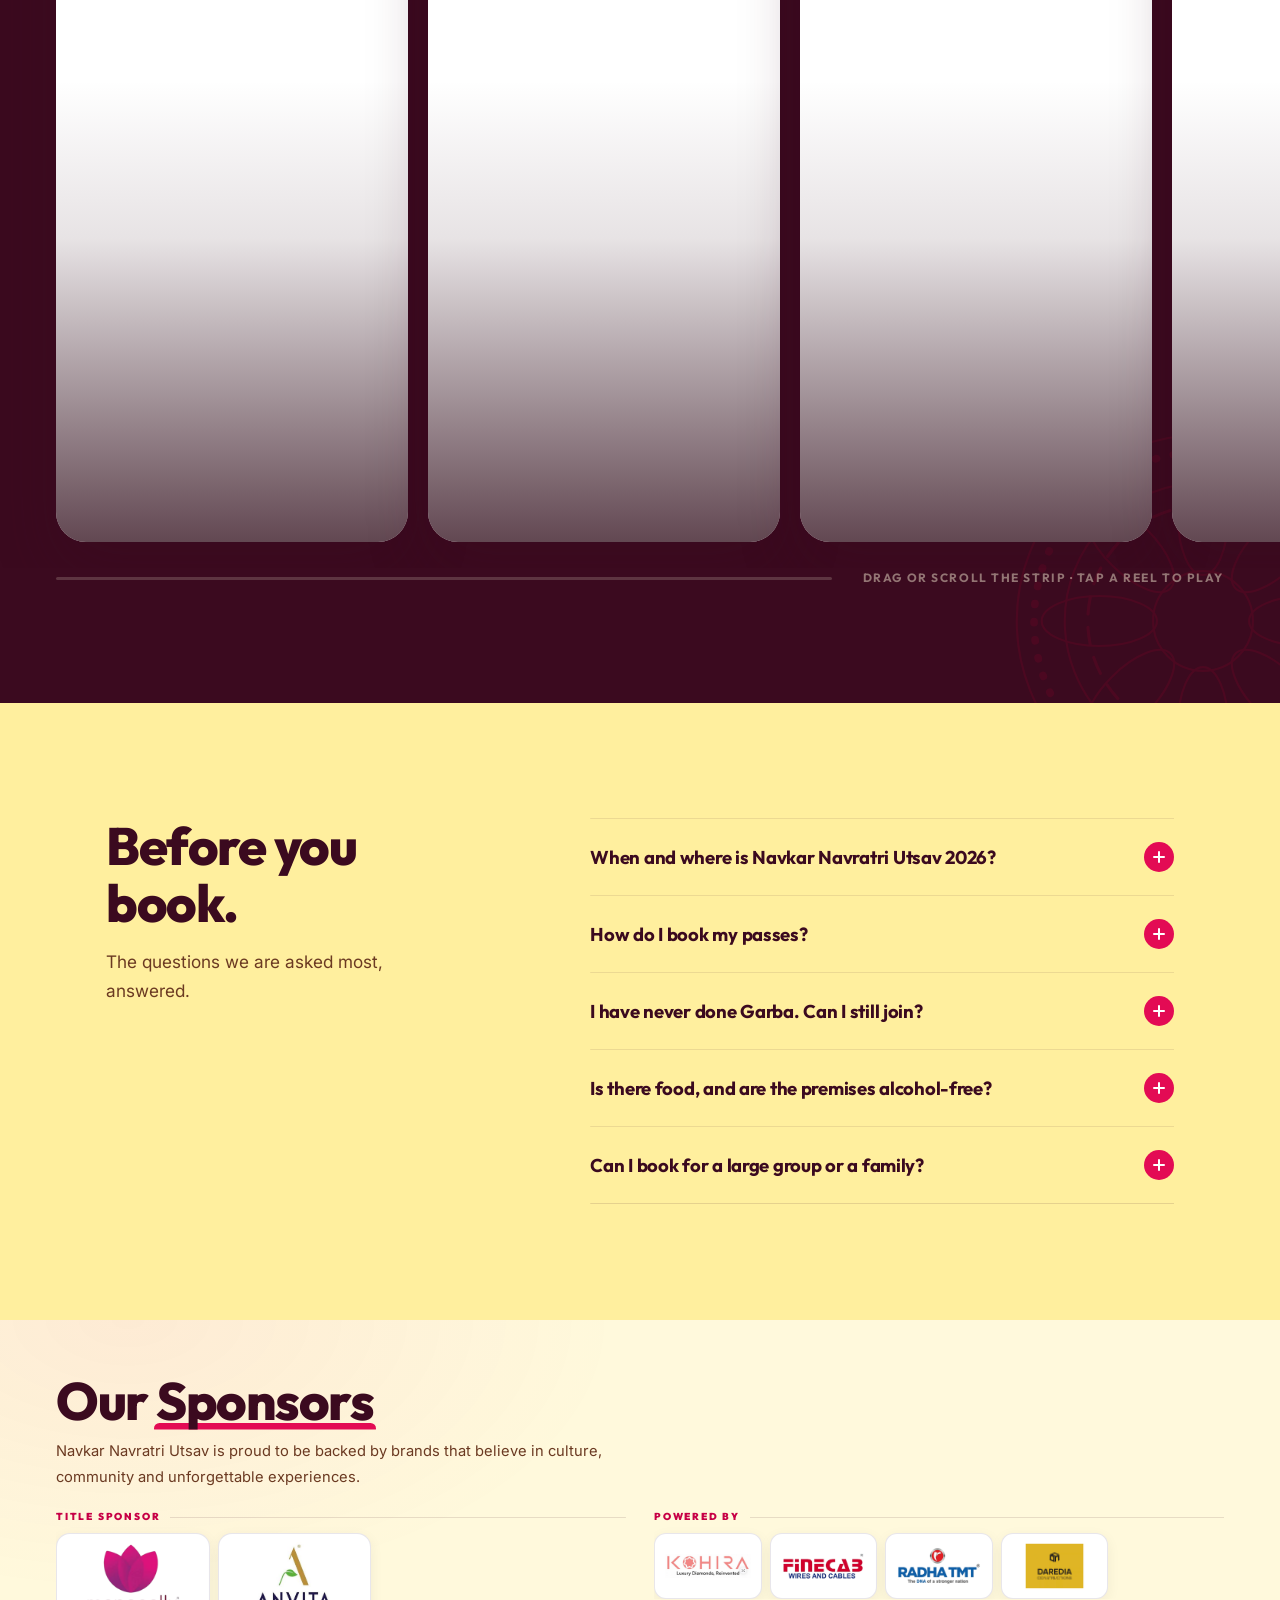
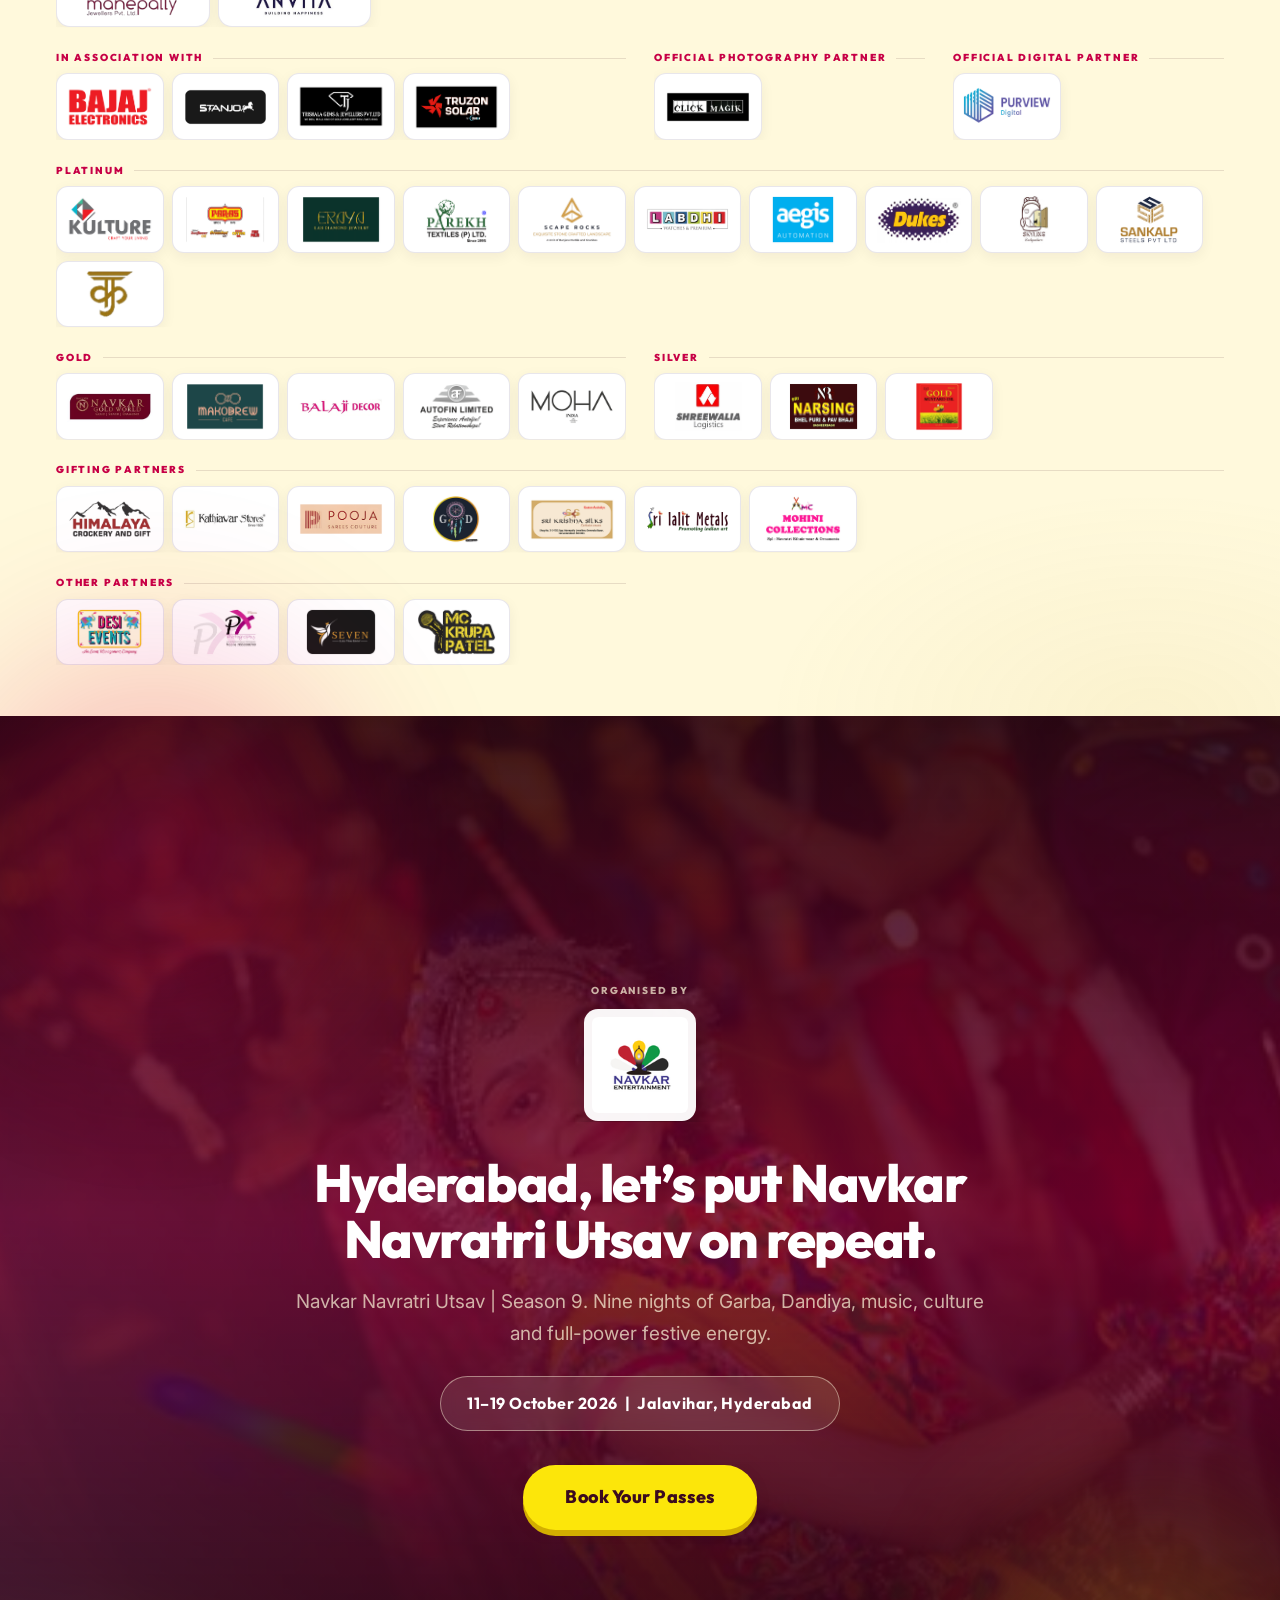
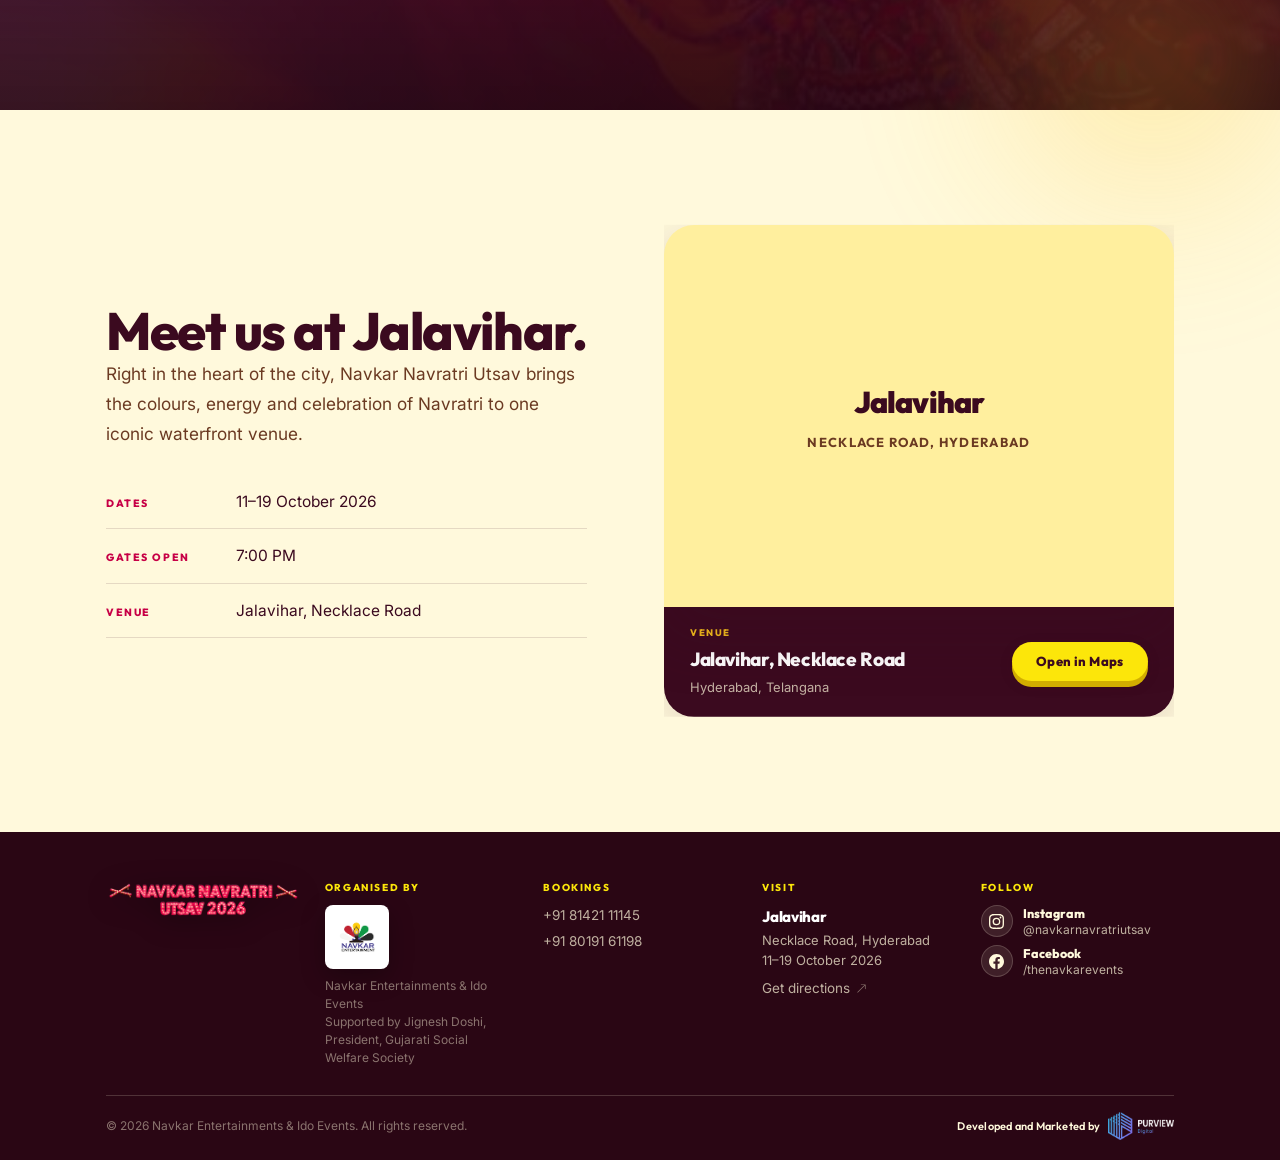
==== commit 21eff694: "Meta description added" ====
--- a/index.html
+++ b/index.html
@@ -724,31 +724,32 @@
     </div>
 
     <div class="sp-tiers">
+    <!-- Order matches official Season 9 poster -->
     <div class="sp-tier sp-lg sp-w2" data-reveal>
       <h3 class="sp-tier-k">Title Sponsor</h3>
       <div class="sp-row">
+        <figure class="sponsor-logo"><img src="assets/img/sponsors/manepally.png" alt="Manepally Jewellers" loading="lazy" decoding="async"></figure>
         <figure class="sponsor-logo"><img src="assets/img/sponsors/anvita.png" alt="Anvita" loading="lazy" decoding="async"></figure>
-        <figure class="sponsor-logo"><img src="assets/img/sponsors/manepally.png" alt="Manepally Jewellers" loading="lazy" decoding="async"></figure>
       </div>
     </div>
 
     <div class="sp-tier sp-w2" data-reveal>
       <h3 class="sp-tier-k">Powered by</h3>
       <div class="sp-row">
+        <figure class="sponsor-logo"><img src="assets/img/sponsors/kohira.png" alt="Kohira" loading="lazy" decoding="async"></figure>
         <figure class="sponsor-logo"><img src="assets/img/sponsors/finecab.png" alt="Finecab Wires and Cables" loading="lazy" decoding="async"></figure>
         <figure class="sponsor-logo"><img src="assets/img/sponsors/radha-tmt.png" alt="Radha TMT" loading="lazy" decoding="async"></figure>
         <figure class="sponsor-logo"><img src="assets/img/sponsors/daredia.png" alt="Daredia Constructions" loading="lazy" decoding="async"></figure>
-        <figure class="sponsor-logo"><img src="assets/img/sponsors/kohira.png" alt="Kohira" loading="lazy" decoding="async"></figure>
       </div>
     </div>
 
     <div class="sp-tier sp-w2" data-reveal>
       <h3 class="sp-tier-k">In Association with</h3>
       <div class="sp-row">
+        <figure class="sponsor-logo"><img src="assets/img/sponsors/bajaj-electronics.png" alt="Bajaj Electronics" loading="lazy" decoding="async"></figure>
+        <figure class="sponsor-logo"><img src="assets/img/sponsors/stanjo.png" alt="Stanjo" loading="lazy" decoding="async"></figure>
         <figure class="sponsor-logo"><img src="assets/img/sponsors/trishala.png" alt="Trishala Gems and Jewellers" loading="lazy" decoding="async"></figure>
-        <figure class="sponsor-logo"><img src="assets/img/sponsors/bajaj-electronics.png" alt="Bajaj Electronics" loading="lazy" decoding="async"></figure>
         <figure class="sponsor-logo"><img src="assets/img/sponsors/truzon-solar.png" alt="Truzon Solar" loading="lazy" decoding="async"></figure>
-        <figure class="sponsor-logo"><img src="assets/img/sponsors/stanjo.png" alt="Stanjo" loading="lazy" decoding="async"></figure>
       </div>
     </div>
 
@@ -756,7 +757,6 @@
       <h3 class="sp-tier-k">Official Photography Partner</h3>
       <div class="sp-row">
         <figure class="sponsor-logo"><img src="assets/img/sponsors/click-magik.png" alt="Click Magik" loading="lazy" decoding="async"></figure>
-        <figure class="sponsor-logo"><img src="assets/img/sponsors/px-photography.png" alt="PX Photography" loading="lazy" decoding="async"></figure>
       </div>
     </div>
 
@@ -772,15 +772,16 @@
     <div class="sp-tier sp-full" data-reveal>
       <h3 class="sp-tier-k">Platinum</h3>
       <div class="sp-row">
+        <figure class="sponsor-logo"><img src="assets/img/sponsors/kulture.png" alt="Kulture" loading="lazy" decoding="async"></figure>
+        <figure class="sponsor-logo"><img src="assets/img/sponsors/paras.png" alt="Paras" loading="lazy" decoding="async"></figure>
+        <figure class="sponsor-logo"><img src="assets/img/sponsors/eraya.png" alt="Eraya Lab Diamond Jewelry" loading="lazy" decoding="async"></figure>
+        <figure class="sponsor-logo"><img src="assets/img/sponsors/parekh-textiles.png" alt="Parekh Textiles" loading="lazy" decoding="async"></figure>
+        <figure class="sponsor-logo"><img src="assets/img/sponsors/scape-rocks.png" alt="Scape Rocks" loading="lazy" decoding="async"></figure>
+        <figure class="sponsor-logo"><img src="assets/img/sponsors/labdhi.png" alt="Labdhi Watches and Premium" loading="lazy" decoding="async"></figure>
+        <figure class="sponsor-logo"><img src="assets/img/sponsors/aegis.png" alt="Aegis Automation" loading="lazy" decoding="async"></figure>
         <figure class="sponsor-logo"><img src="assets/img/sponsors/dukes.png" alt="Dukes" loading="lazy" decoding="async"></figure>
         <figure class="sponsor-logo"><img src="assets/img/sponsors/skyline-backpackers.png" alt="Skyline Backpackers" loading="lazy" decoding="async"></figure>
-        <figure class="sponsor-logo"><img src="assets/img/sponsors/kulture.png" alt="Kulture" loading="lazy" decoding="async"></figure>
-        <figure class="sponsor-logo"><img src="assets/img/sponsors/parekh-textiles.png" alt="Parekh Textiles" loading="lazy" decoding="async"></figure>
         <figure class="sponsor-logo"><img src="assets/img/sponsors/sankalp-steels.png" alt="Sankalp Steels" loading="lazy" decoding="async"></figure>
-        <figure class="sponsor-logo"><img src="assets/img/sponsors/labdhi.png" alt="Labdhi Watches and Premium" loading="lazy" decoding="async"></figure>
-        <figure class="sponsor-logo"><img src="assets/img/sponsors/eraya.png" alt="Eraya Lab Diamond Jewelry" loading="lazy" decoding="async"></figure>
-        <figure class="sponsor-logo"><img src="assets/img/sponsors/scape-rocks.png" alt="Scape Rocks" loading="lazy" decoding="async"></figure>
-        <figure class="sponsor-logo"><img src="assets/img/sponsors/aegis.png" alt="Aegis Automation" loading="lazy" decoding="async"></figure>
         <figure class="sponsor-logo"><img src="assets/img/sponsors/platinum-monogram.png" alt="Platinum sponsor" loading="lazy" decoding="async"></figure>
       </div>
     </div>
@@ -788,20 +789,20 @@
     <div class="sp-tier sp-sm sp-w2" data-reveal>
       <h3 class="sp-tier-k">Gold</h3>
       <div class="sp-row">
-        <figure class="sponsor-logo"><img src="assets/img/sponsors/gold-mustard-oil.png" alt="Gold Mustard Oil" loading="lazy" decoding="async"></figure>
-        <figure class="sponsor-logo"><img src="assets/img/sponsors/shreewalia.png" alt="Shreewalia Logistics" loading="lazy" decoding="async"></figure>
+        <figure class="sponsor-logo"><img src="assets/img/sponsors/navkar-gold-world.png" alt="Navkar Gold World" loading="lazy" decoding="async"></figure>
+        <figure class="sponsor-logo"><img src="assets/img/sponsors/makobrew.png" alt="Makobrew Cafe" loading="lazy" decoding="async"></figure>
+        <figure class="sponsor-logo"><img src="assets/img/sponsors/balaji-decor.png" alt="Balaji Decor" loading="lazy" decoding="async"></figure>
+        <figure class="sponsor-logo"><img src="assets/img/sponsors/autofin.png" alt="Autofin Limited" loading="lazy" decoding="async"></figure>
         <figure class="sponsor-logo"><img src="assets/img/sponsors/moha.png" alt="Moha India" loading="lazy" decoding="async"></figure>
-        <figure class="sponsor-logo"><img src="assets/img/sponsors/autofin.png" alt="Autofin Limited" loading="lazy" decoding="async"></figure>
       </div>
     </div>
 
     <div class="sp-tier sp-sm sp-w2" data-reveal>
       <h3 class="sp-tier-k">Silver</h3>
       <div class="sp-row">
-        <figure class="sponsor-logo"><img src="assets/img/sponsors/desi-events.png" alt="Desi Events" loading="lazy" decoding="async"></figure>
-        <figure class="sponsor-logo"><img src="assets/img/sponsors/balaji-decor.png" alt="Balaji Decor" loading="lazy" decoding="async"></figure>
-        <figure class="sponsor-logo"><img src="assets/img/sponsors/seven.png" alt="Seven Lake View Hotel" loading="lazy" decoding="async"></figure>
-        <figure class="sponsor-logo"><img src="assets/img/sponsors/mc-krupa-patel.png" alt="MC Krupa Patel" loading="lazy" decoding="async"></figure>
+        <figure class="sponsor-logo"><img src="assets/img/sponsors/shreewalia.png" alt="Shreewalia Logistics" loading="lazy" decoding="async"></figure>
+        <figure class="sponsor-logo"><img src="assets/img/sponsors/sri-narsing.png" alt="Sri Narsing Bhel Puri and Pav Bhaji" loading="lazy" decoding="async"></figure>
+        <figure class="sponsor-logo"><img src="assets/img/sponsors/gold-mustard-oil.png" alt="Gold Mustard Oil" loading="lazy" decoding="async"></figure>
       </div>
     </div>
 
@@ -821,10 +822,10 @@
     <div class="sp-tier sp-sm sp-w2" data-reveal>
       <h3 class="sp-tier-k">Other Partners</h3>
       <div class="sp-row">
-        <figure class="sponsor-logo"><img src="assets/img/sponsors/paras.png" alt="Paras" loading="lazy" decoding="async"></figure>
-        <figure class="sponsor-logo"><img src="assets/img/sponsors/makobrew.png" alt="Makobrew Cafe" loading="lazy" decoding="async"></figure>
-        <figure class="sponsor-logo"><img src="assets/img/sponsors/navkar-gold-world.png" alt="Navkar Gold World" loading="lazy" decoding="async"></figure>
-        <figure class="sponsor-logo"><img src="assets/img/sponsors/sri-narsing.png" alt="Sri Narsing Bhel Puri and Pav Bhaji" loading="lazy" decoding="async"></figure>
+        <figure class="sponsor-logo"><img src="assets/img/sponsors/desi-events.png" alt="Desi Events — Decor" loading="lazy" decoding="async"></figure>
+        <figure class="sponsor-logo"><img src="assets/img/sponsors/px-photography.png" alt="PX Photography" loading="lazy" decoding="async"></figure>
+        <figure class="sponsor-logo"><img src="assets/img/sponsors/seven.png" alt="Seven Lake View Hotel — Hospitality" loading="lazy" decoding="async"></figure>
+        <figure class="sponsor-logo"><img src="assets/img/sponsors/mc-krupa-patel.png" alt="MC Krupa Patel — Emcee" loading="lazy" decoding="async"></figure>
       </div>
     </div>
   </div>
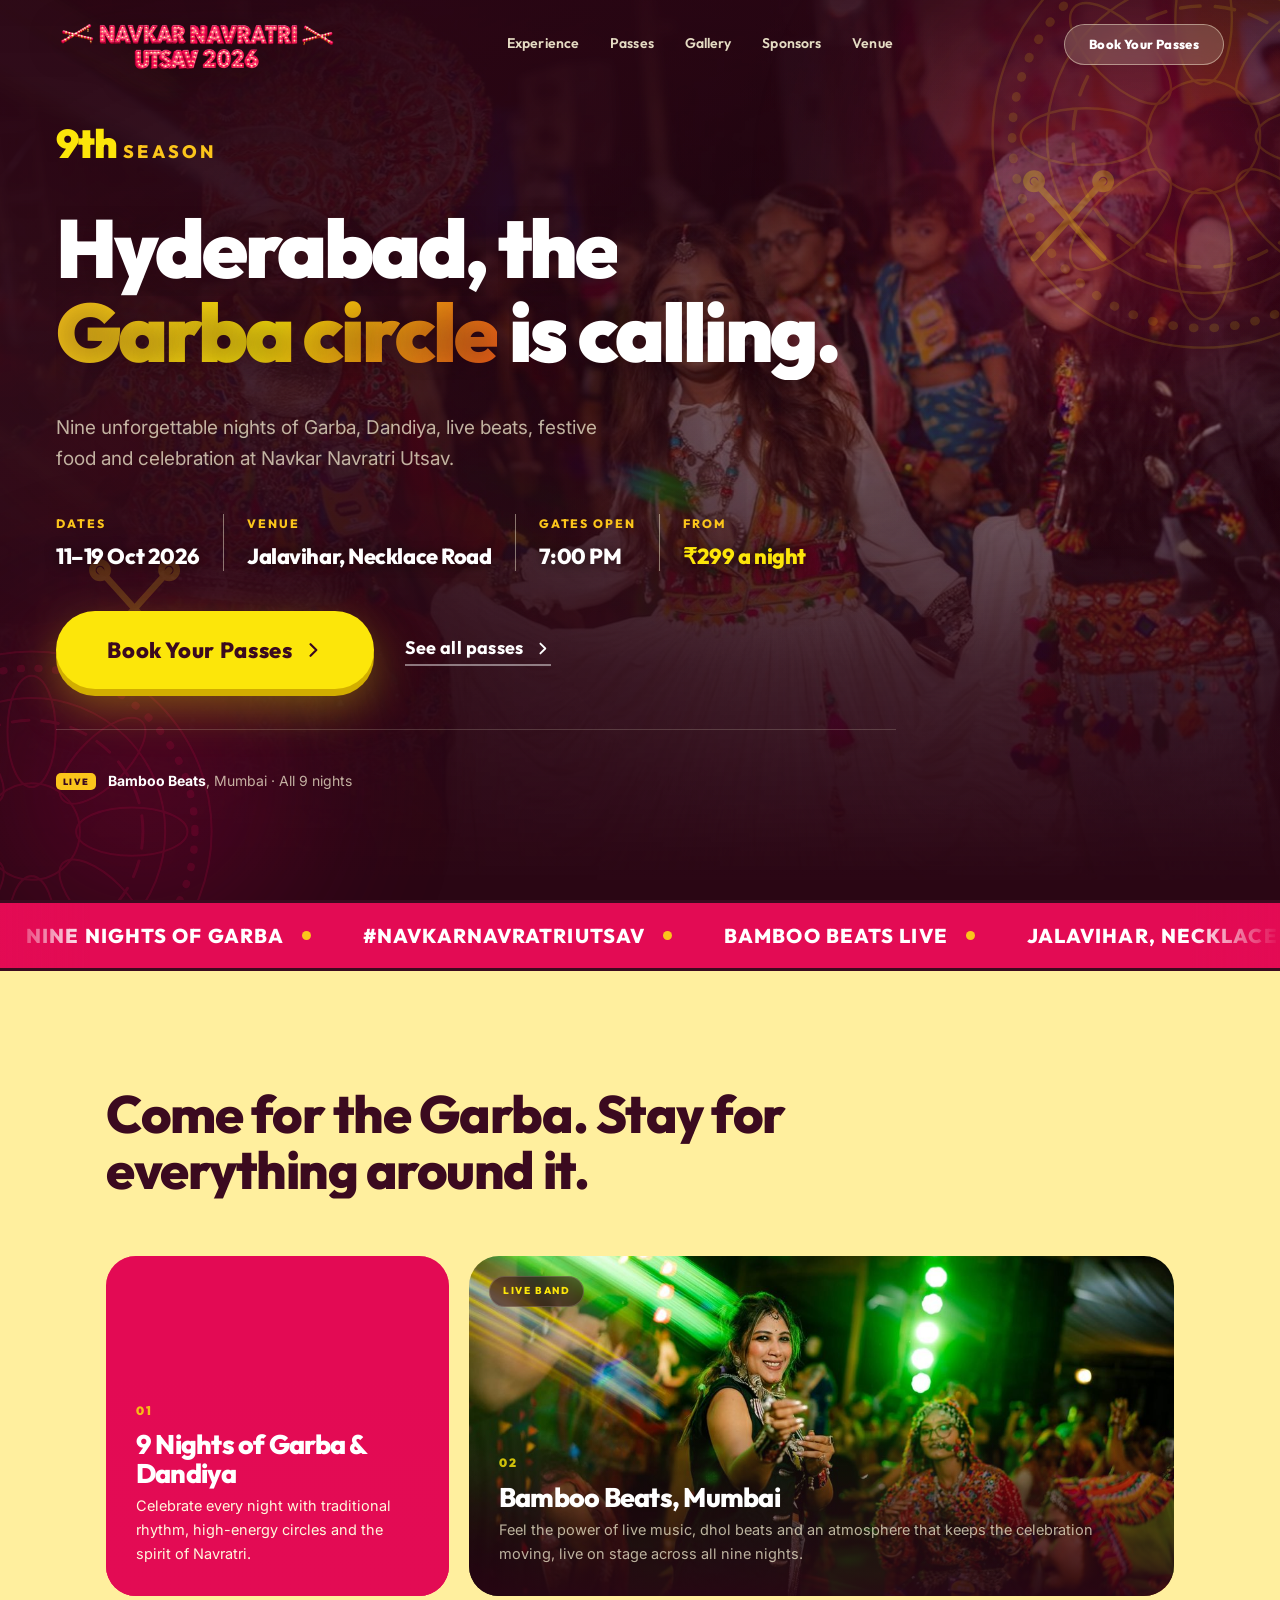
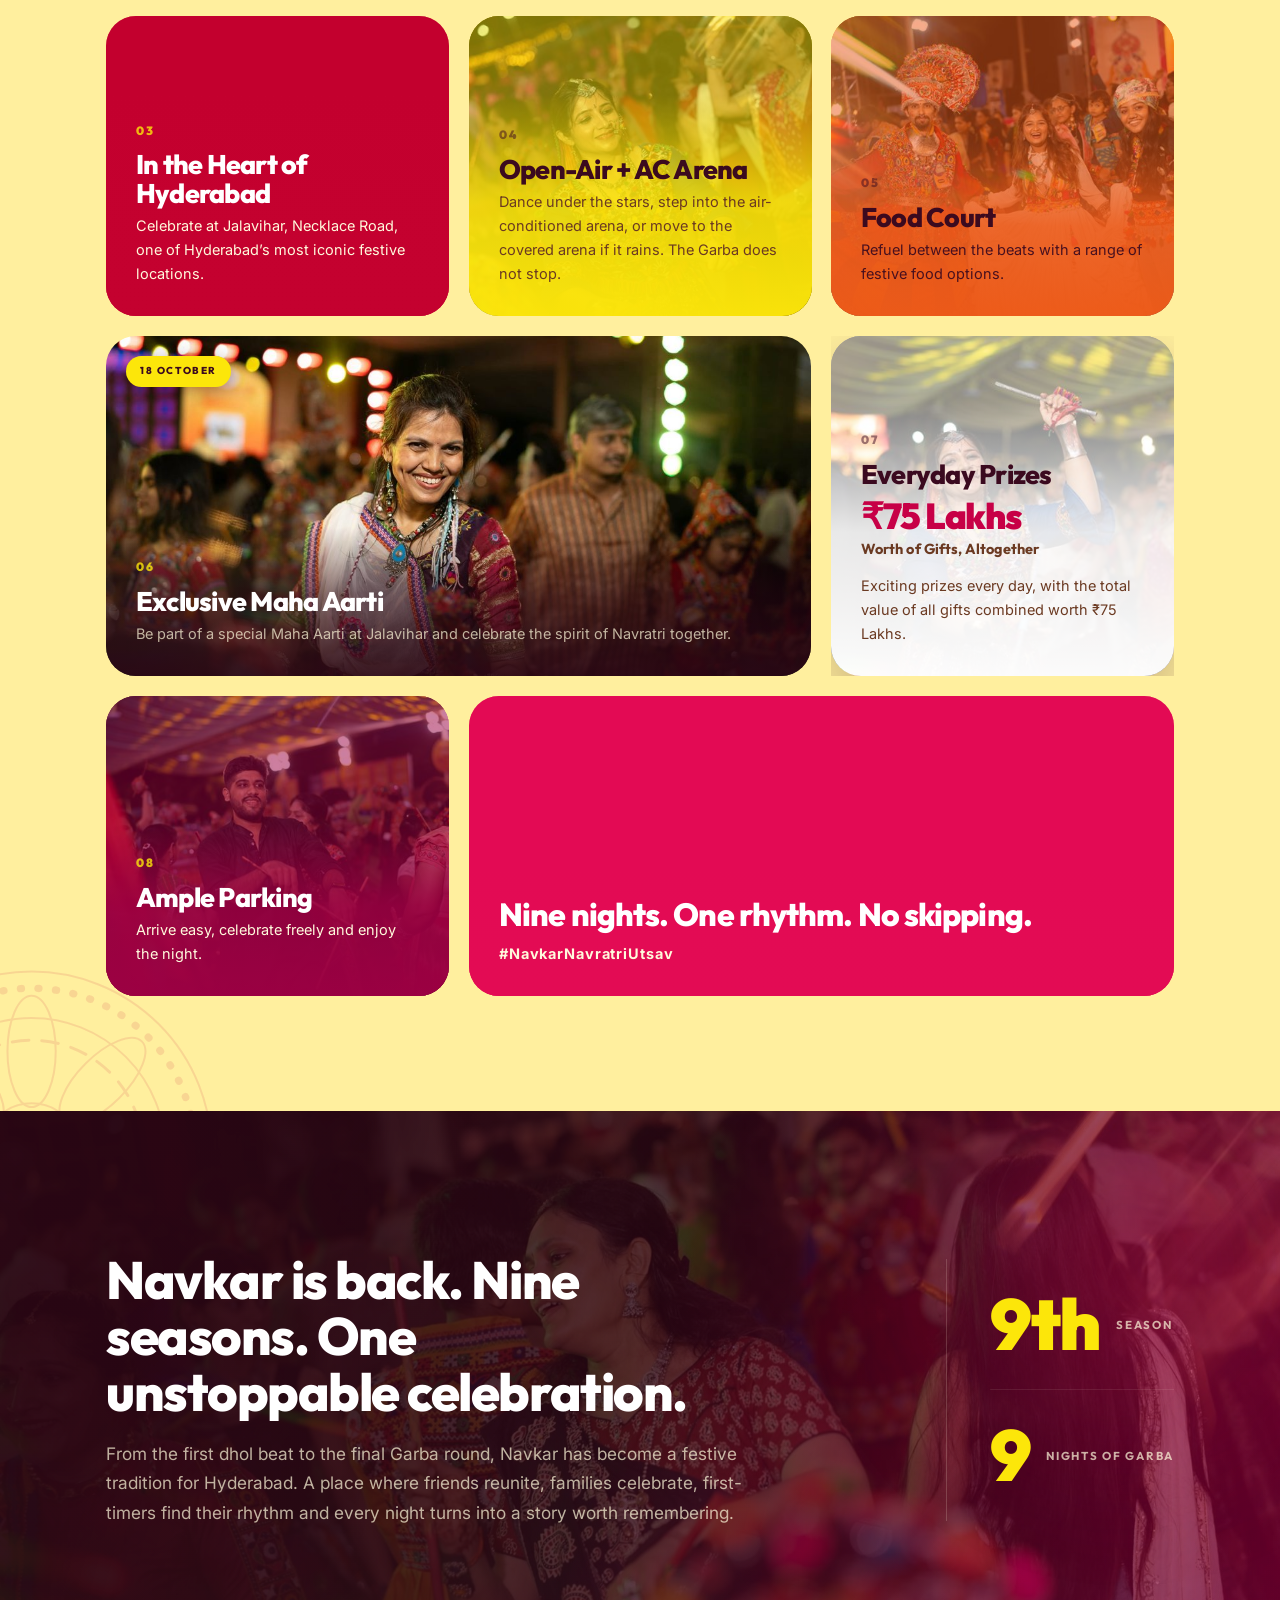
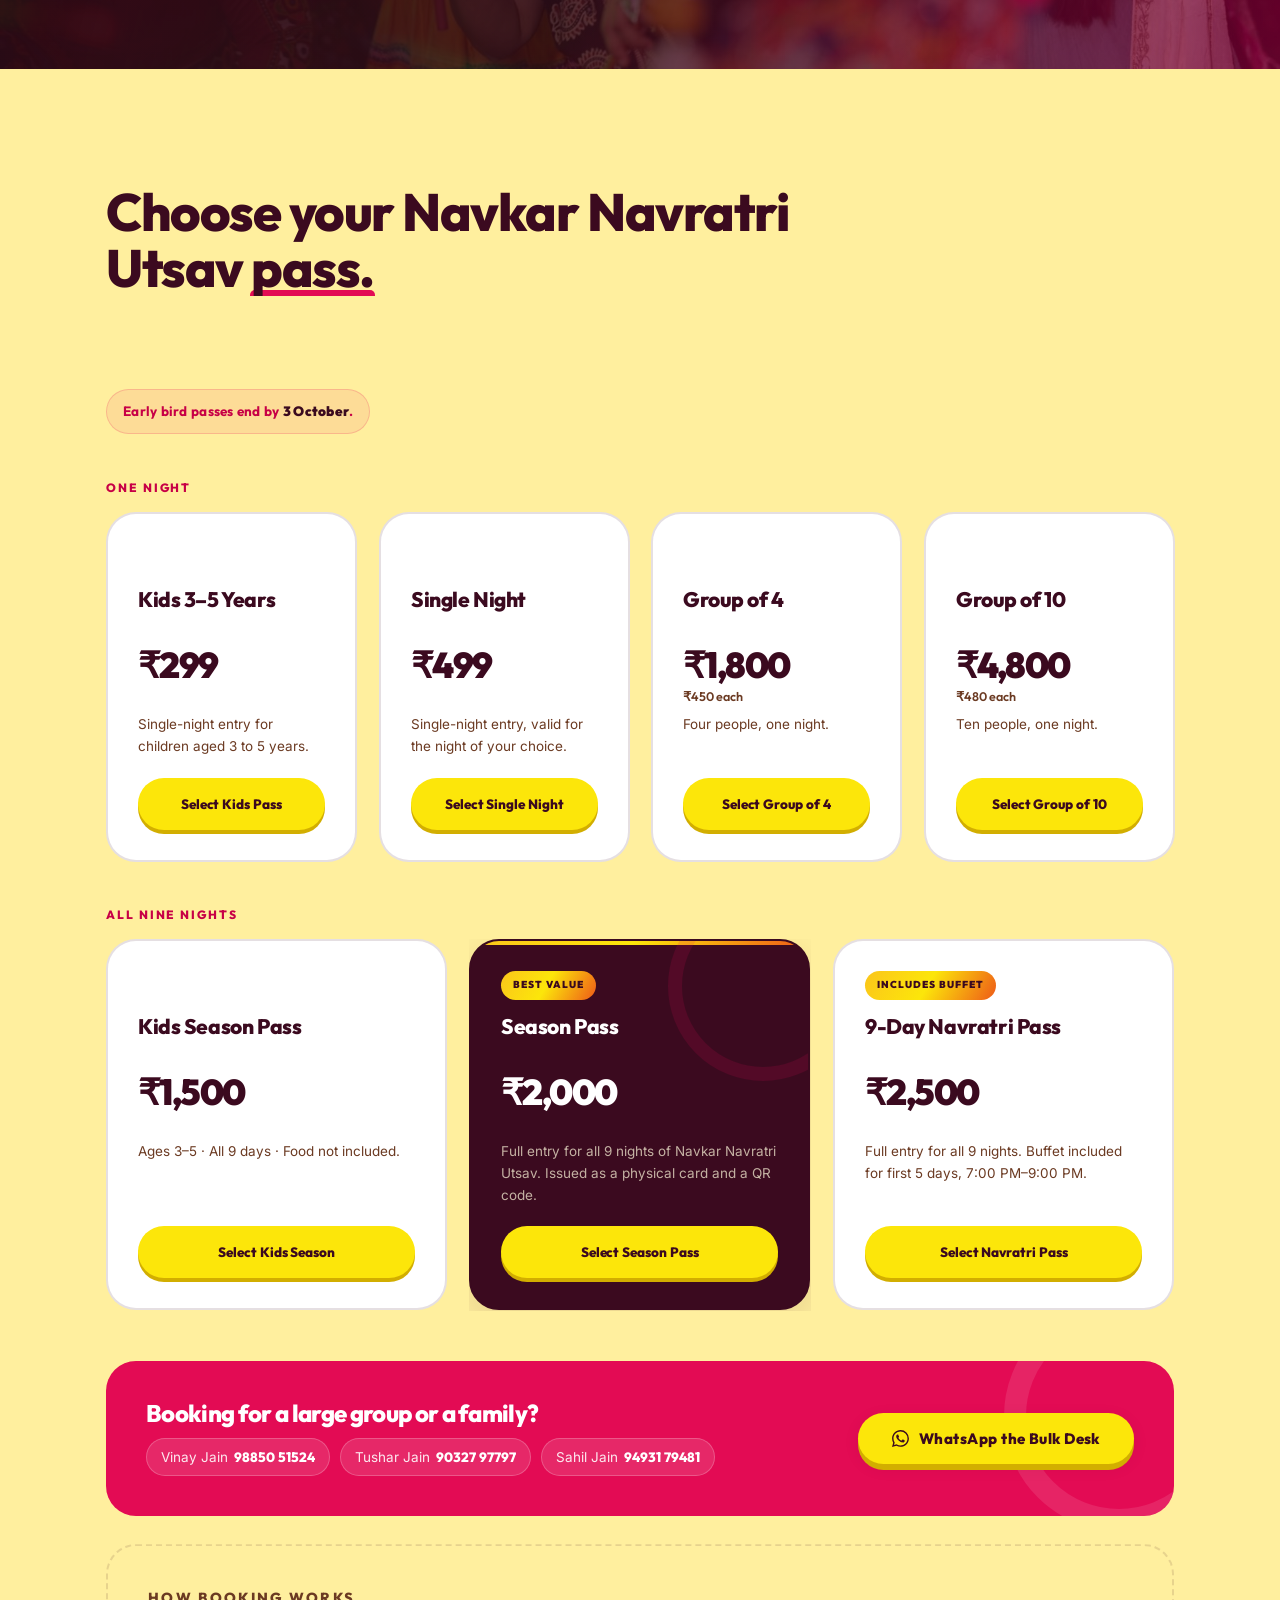
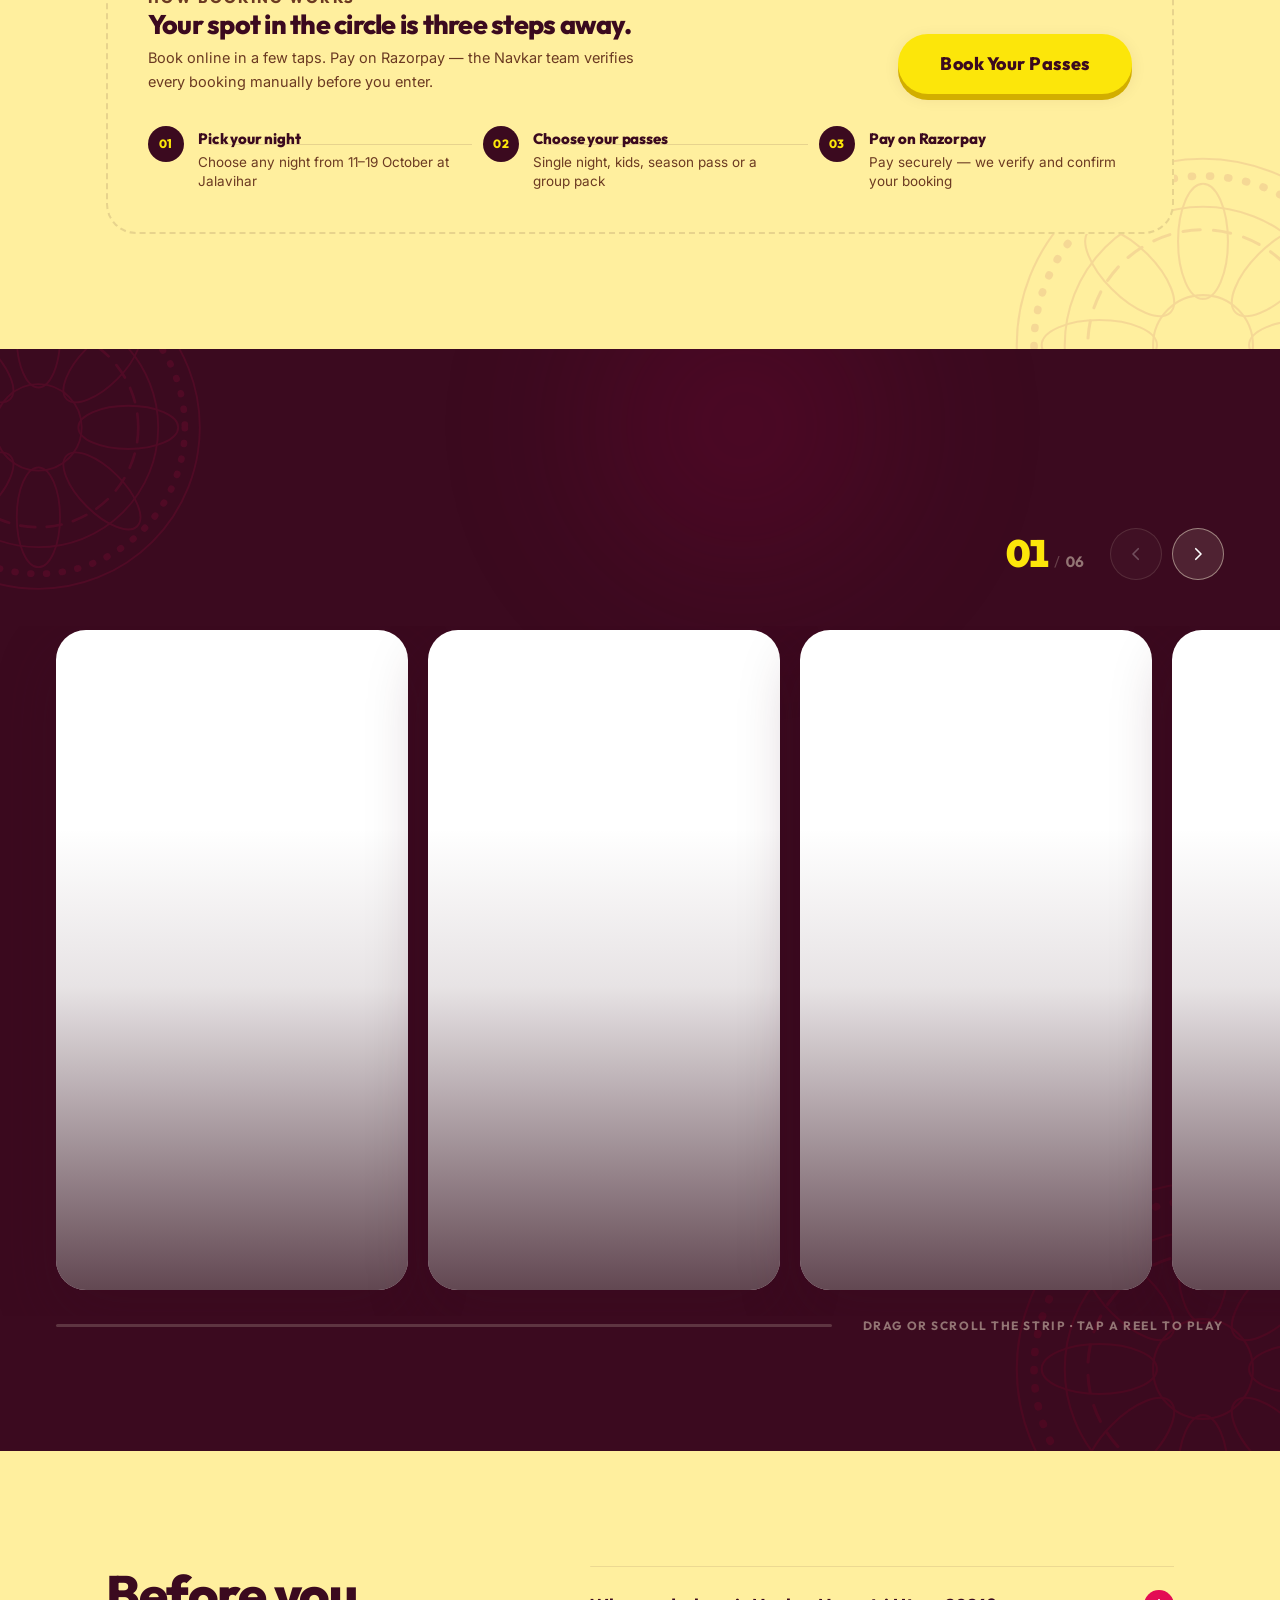
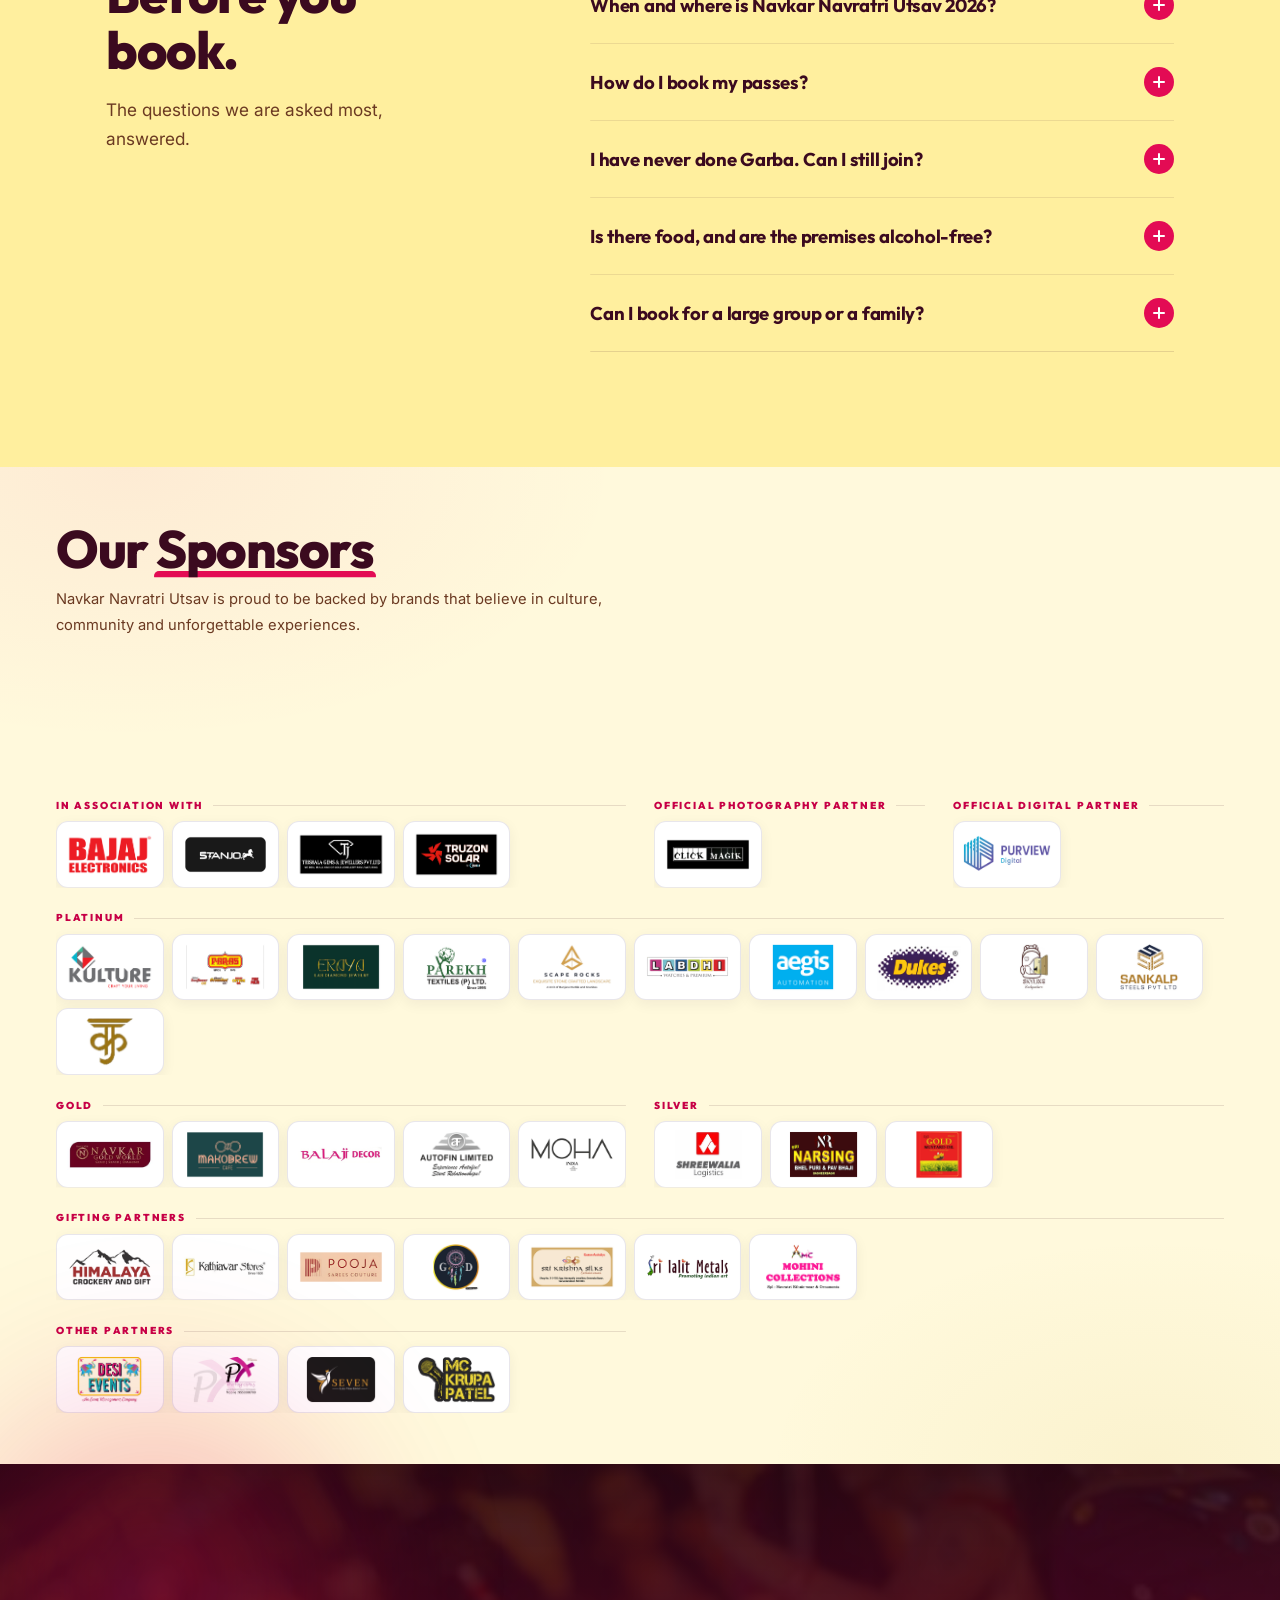
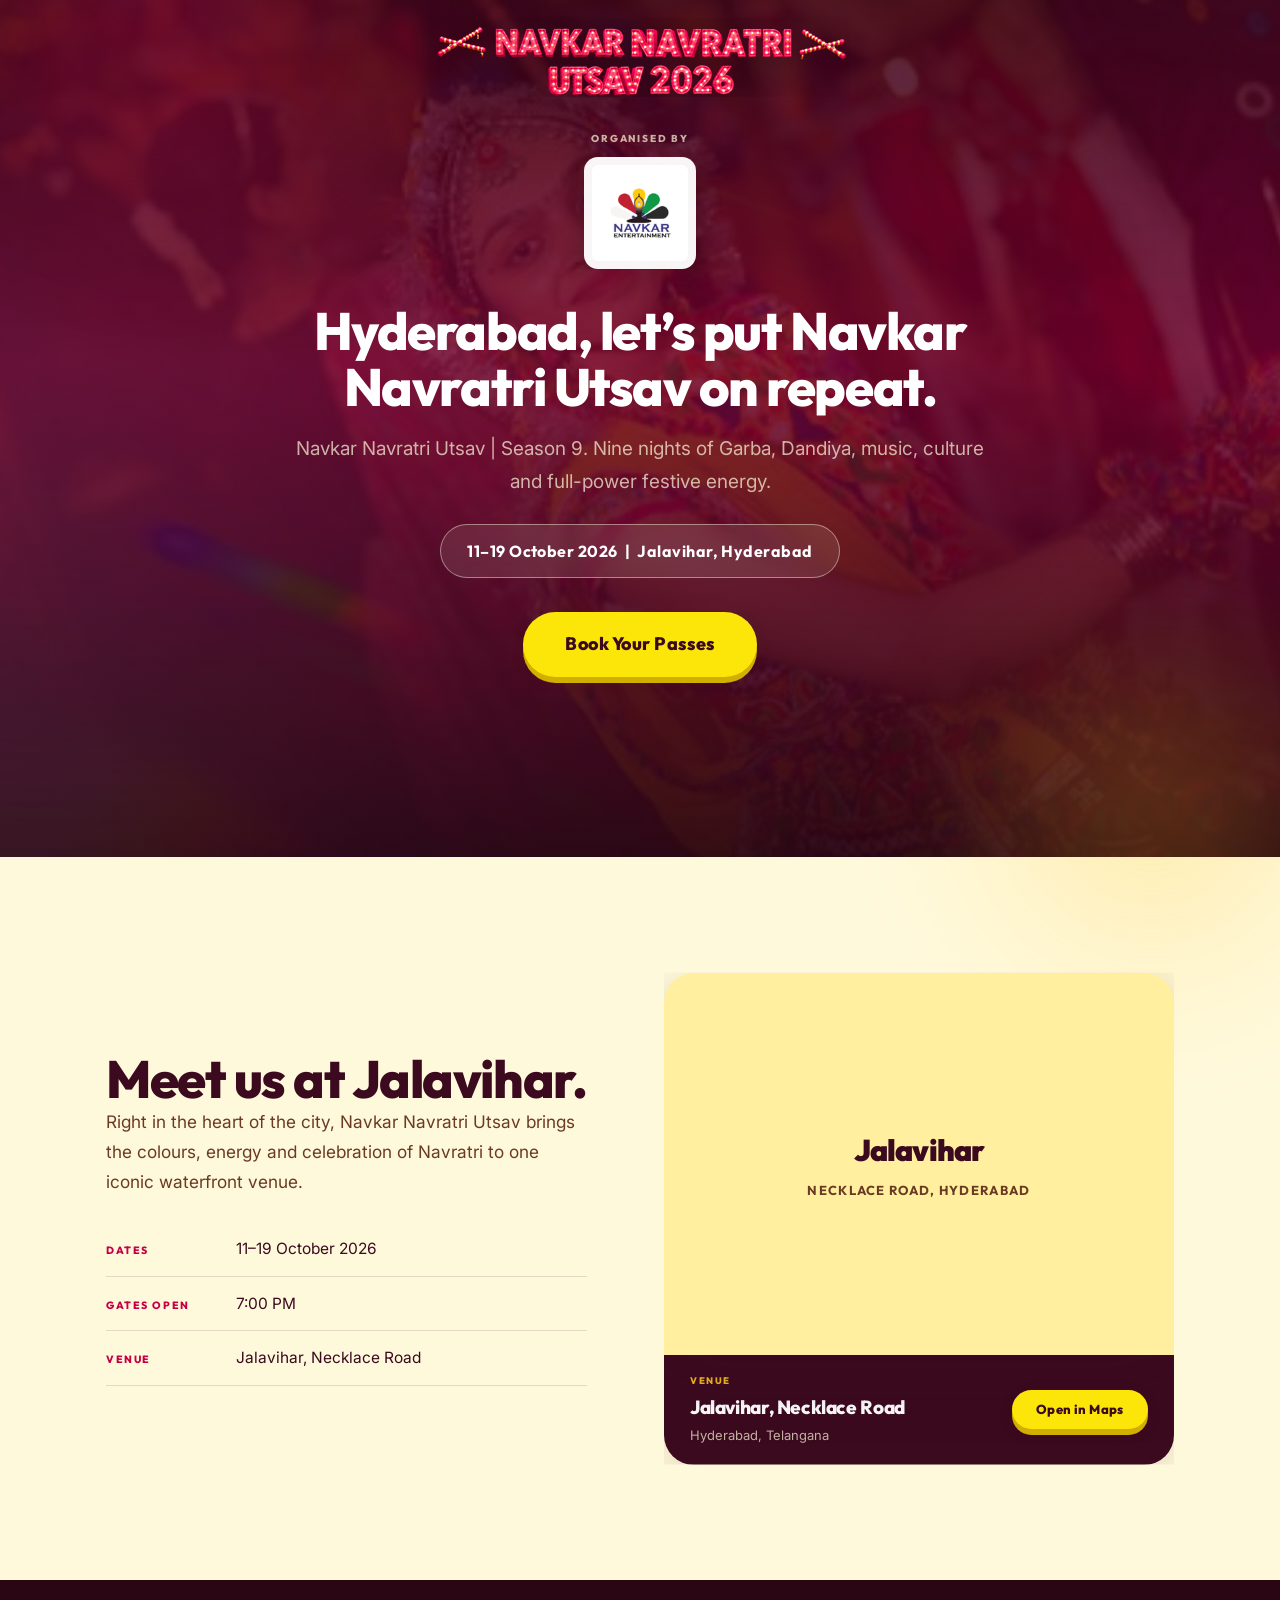
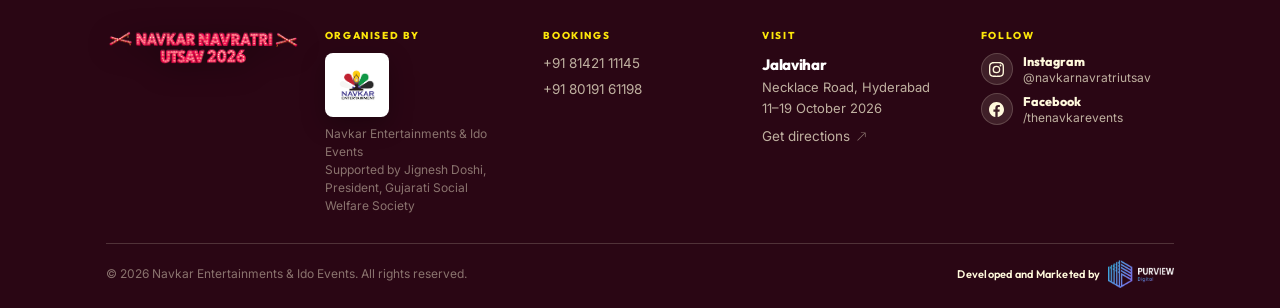
==== commit 788380fe: "removed the Workshop" ====
--- a/index.html
+++ b/index.html
@@ -115,7 +115,6 @@
 
     <nav class="nav-links" aria-label="Primary">
       <a href="#experience">Experience</a>
-      <a href="#workshop">Workshop</a>
       <a href="#passes">Passes</a>
       <a href="#gallery">Gallery</a>
       <a href="#sponsors">Sponsors</a>
@@ -135,11 +134,10 @@
 <div class="drawer" id="drawer">
   <div class="drawer-inner">
     <a class="dl" href="#experience" style="--i:0"><span class="idx">01</span>Experience</a>
-    <a class="dl" href="#workshop"   style="--i:1"><span class="idx">02</span>Workshop</a>
-    <a class="dl" href="#passes"     style="--i:2"><span class="idx">03</span>Passes</a>
-    <a class="dl" href="#gallery"    style="--i:3"><span class="idx">04</span>Gallery</a>
-    <a class="dl" href="#sponsors"   style="--i:4"><span class="idx">05</span>Sponsors</a>
-    <a class="dl" href="#venue"      style="--i:5"><span class="idx">06</span>Venue</a>
+    <a class="dl" href="#passes"     style="--i:1"><span class="idx">02</span>Passes</a>
+    <a class="dl" href="#gallery"    style="--i:2"><span class="idx">03</span>Gallery</a>
+    <a class="dl" href="#sponsors"   style="--i:3"><span class="idx">04</span>Sponsors</a>
+    <a class="dl" href="#venue"      style="--i:4"><span class="idx">05</span>Venue</a>
     <div class="drawer-foot">
       <button class="btn btn-yellow btn-lg" data-cta>Book Your Passes</button>
       <p class="drawer-meta">
@@ -207,33 +205,21 @@
         <div><dt>From</dt><dd class="hi">₹299 a night</dd></div>
       </dl>
 
-      <!-- Two real actions, three weights: the festival passes lead, the
-           workshop is a distinct product, "see all passes" just scrolls. -->
       <div class="cta-row">
         <button class="btn btn-hero" data-cta>
           Book Your Passes
           <svg class="cta-arrow" aria-hidden="true"><use href="#i-right"/></svg>
         </button>
-        <button class="btn btn-glass btn-hero-alt" data-ws-cta>
-          Workshop <span>· ₹300</span>
-        </button>
         <a class="cta-text" href="#passes">
           See all passes
           <svg aria-hidden="true"><use href="#i-right"/></svg>
         </a>
       </div>
 
-      <!-- Billing line, poster style. Each item is wrapped in its own element
-           so the <b> stays inline inside it rather than becoming a flex item. -->
       <div class="hero-billing">
         <p class="bill">
           <span class="bill-k">Live</span>
           <b>Bamboo Beats</b>, Mumbai · All 9 nights
-        </p>
-        <svg class="bill-sep" aria-hidden="true"><use href="#dandiya"/></svg>
-        <p class="bill">
-          <span class="bill-k">03 Oct</span>
-          <b>Garba Workshop</b> · 11 AM–2 PM · ₹300
         </p>
       </div>
     </div>
@@ -428,55 +414,6 @@
 </section>
 
 <!-- ============================================================
-     WORKSHOP
-     ============================================================ -->
-<section class="sec ws-sec" id="workshop">
-  <div class="wrap">
-    <div class="ws-grid">
-      <div class="ws-media" data-reveal="left">
-        <div class="img-frame img-arch img-keyline">
-          <img src="assets/img/workshop-1100.jpg"
-               srcset="assets/img/workshop-650.jpg 650w, assets/img/workshop-1100.jpg 1100w"
-               sizes="(max-width:1040px) 86vw, 38vw"
-               loading="lazy" decoding="async"
-               alt="A dancer in a black kediyu swinging dandiya sticks mid-step, the floor full of dancers behind him">
-          <span class="img-cap">One-Day Workshop</span>
-        </div>
-        <div class="ws-float">
-          <div class="n">03</div>
-          <div class="l">October</div>
-        </div>
-      </div>
-
-      <div class="ws-copy" data-stagger="100">
-        <h2 data-reveal>One-Day Garba Workshop</h2>
-        <p class="ws-when" data-reveal>3 October · 11 AM–2 PM<sup>*</sup></p>
-        <p class="lede" data-reveal>Learn the steps before Night 1. Beginner-friendly Garba and Dandiya — walk into the circle already knowing what you are doing.</p>
-
-        <div class="wslist" data-reveal>
-          <div><span class="tick">✓</span><span>Core Garba and Dandiya steps</span></div>
-          <div><span class="tick">✓</span><span>Beginner-friendly, no experience needed</span></div>
-          <div><span class="tick">✓</span><span>Meet fellow Navkar revellers early</span></div>
-          <div><span class="tick">✓</span><span>Collect your pass at the Pass Lounge</span></div>
-        </div>
-
-        <div class="wsgrid" data-reveal>
-          <div class="wsbox"><div class="k">Date</div><div class="v">3 October</div><div class="s">Saturday, 2026</div></div>
-          <div class="wsbox"><div class="k">Time</div><div class="v">11 AM–2 PM<sup>*</sup></div><div class="s">3 hours · one day only</div></div>
-          <div class="wsbox"><div class="k">Fee</div><div class="v">₹300</div><div class="s">Per person</div></div>
-          <div class="wsbox"><div class="k">Venue</div><div class="v">Jalavihar</div><div class="s">Necklace Road, Hyderabad</div></div>
-        </div>
-
-        <p class="ws-cta" data-reveal>
-          <button class="btn btn-yellow" data-ws-cta>Register for the Workshop · ₹300</button>
-        </p>
-      </div>
-    </div>
-    </div>
-  </div>
-</section>
-
-<!-- ============================================================
      PASSES
      ============================================================ -->
 <section class="sec sec-alt passes-sec" id="passes">
@@ -488,66 +425,70 @@
       <p class="pass-early" data-reveal>Early bird passes end by <b>3 October</b>.</p>
     </div>
 
-    <div class="pass-grid pass-grid-4" data-stagger="90">
-      <article class="pass ws" data-reveal>
-        <h3 class="pname">One-Day Garba Workshop</h3>
-        <div class="price">₹300</div>
-        <p class="pdesc">3 October · 11 AM–2 PM. Learn the steps before the celebration begins. Beginners welcome.</p>
-        <button class="pbtn" data-ws-cta>Register</button>
-      </article>
-
-      <article class="pass" data-reveal>
-        <h3 class="pname">Kids 3–5 Years</h3>
-        <div class="price">₹299</div>
-        <p class="pdesc">Single-night entry for children aged 3 to 5 years.</p>
-        <button class="pbtn" data-cta data-pass="Kids 3–5 Years" data-amt="299">Select Kids Pass</button>
-      </article>
-
-      <article class="pass" data-reveal>
-        <h3 class="pname">Single Night</h3>
-        <div class="price">₹499</div>
-        <p class="pdesc">Single-night entry, valid for the night of your choice.</p>
-        <button class="pbtn" data-cta data-pass="Single Night" data-amt="499">Select Single Night</button>
-      </article>
-
-      <article class="pass" data-reveal>
-        <h3 class="pname">Group of 4</h3>
-        <div class="price">₹1,800 <span>₹450 each</span></div>
-        <p class="pdesc">Four people, one night.</p>
-        <button class="pbtn" data-cta data-pass="Group of 4" data-amt="1800">Select Group of 4</button>
-      </article>
-    </div>
-
-    <div class="pass-grid pass-grid-4" data-stagger="90">
-      <article class="pass" data-reveal>
-        <h3 class="pname">Kids Season Pass</h3>
-        <div class="price">₹1,500</div>
-        <p class="pdesc">Ages 3–5 · All 9 days · Food not included.</p>
-        <button class="pbtn" data-cta data-pass="Kids Season Pass" data-amt="1500" data-night="All 9 Nights">Select Kids Season</button>
-      </article>
-
-      <article class="pass feat" data-reveal>
-        <span class="ribbon">Best value</span>
-        <h3 class="pname">Season Pass</h3>
-        <div class="price">₹2,000</div>
-        <p class="pdesc">Full entry for all 9 nights of Navkar Navratri Utsav. Issued as a physical card and a QR code.</p>
-        <button class="pbtn" data-cta data-pass="Season Pass" data-amt="2000" data-night="All 9 Nights">Select Season Pass</button>
-      </article>
-
-      <article class="pass" data-reveal>
-        <span class="ribbon">Includes buffet</span>
-        <h3 class="pname">9-Day Navratri Pass</h3>
-        <div class="price">₹2,500</div>
-        <p class="pdesc">Full entry for all 9 nights of Navkar Navratri Utsav. Buffet included for first 5 days 7:00 PM–9:00 PM.</p>
-        <button class="pbtn" data-cta data-pass="9-Day Navratri Pass" data-amt="2500" data-night="All 9 Nights · Buffet 11–15 Oct 7–9 PM">Select Navratri Pass</button>
-      </article>
-
-      <article class="pass" data-reveal>
-        <h3 class="pname">Group of 10</h3>
-        <div class="price">₹4,800 <span>₹480 each</span></div>
-        <p class="pdesc">Ten people, one night.</p>
-        <button class="pbtn" data-cta data-pass="Group of 10" data-amt="4800">Select Group of 10</button>
-      </article>
+    <div class="pass-block">
+      <p class="pass-block-lab" data-reveal>One night</p>
+      <div class="pass-grid pass-grid-4" data-stagger="90">
+        <article class="pass" data-reveal>
+          <span class="ribbon ribbon-ghost" aria-hidden="true">&nbsp;</span>
+          <h3 class="pname">Kids 3–5 Years</h3>
+          <div class="price">₹299</div>
+          <p class="pdesc">Single-night entry for children aged 3 to 5 years.</p>
+          <button class="pbtn" data-cta data-pass="Kids 3–5 Years" data-amt="299">Select Kids Pass</button>
+        </article>
+
+        <article class="pass" data-reveal>
+          <span class="ribbon ribbon-ghost" aria-hidden="true">&nbsp;</span>
+          <h3 class="pname">Single Night</h3>
+          <div class="price">₹499</div>
+          <p class="pdesc">Single-night entry, valid for the night of your choice.</p>
+          <button class="pbtn" data-cta data-pass="Single Night" data-amt="499">Select Single Night</button>
+        </article>
+
+        <article class="pass" data-reveal>
+          <span class="ribbon ribbon-ghost" aria-hidden="true">&nbsp;</span>
+          <h3 class="pname">Group of 4</h3>
+          <div class="price">₹1,800 <span>₹450 each</span></div>
+          <p class="pdesc">Four people, one night.</p>
+          <button class="pbtn" data-cta data-pass="Group of 4" data-amt="1800">Select Group of 4</button>
+        </article>
+
+        <article class="pass" data-reveal>
+          <span class="ribbon ribbon-ghost" aria-hidden="true">&nbsp;</span>
+          <h3 class="pname">Group of 10</h3>
+          <div class="price">₹4,800 <span>₹480 each</span></div>
+          <p class="pdesc">Ten people, one night.</p>
+          <button class="pbtn" data-cta data-pass="Group of 10" data-amt="4800">Select Group of 10</button>
+        </article>
+      </div>
+    </div>
+
+    <div class="pass-block">
+      <p class="pass-block-lab" data-reveal>All nine nights</p>
+      <div class="pass-grid pass-grid-3" data-stagger="90">
+        <article class="pass" data-reveal>
+          <span class="ribbon ribbon-ghost" aria-hidden="true">&nbsp;</span>
+          <h3 class="pname">Kids Season Pass</h3>
+          <div class="price">₹1,500</div>
+          <p class="pdesc">Ages 3–5 · All 9 days · Food not included.</p>
+          <button class="pbtn" data-cta data-pass="Kids Season Pass" data-amt="1500" data-night="All 9 Nights">Select Kids Season</button>
+        </article>
+
+        <article class="pass feat" data-reveal>
+          <span class="ribbon">Best value</span>
+          <h3 class="pname">Season Pass</h3>
+          <div class="price">₹2,000</div>
+          <p class="pdesc">Full entry for all 9 nights of Navkar Navratri Utsav. Issued as a physical card and a QR code.</p>
+          <button class="pbtn" data-cta data-pass="Season Pass" data-amt="2000" data-night="All 9 Nights">Select Season Pass</button>
+        </article>
+
+        <article class="pass" data-reveal>
+          <span class="ribbon">Includes buffet</span>
+          <h3 class="pname">9-Day Navratri Pass</h3>
+          <div class="price">₹2,500</div>
+          <p class="pdesc">Full entry for all 9 nights. Buffet included for first 5 days, 7:00 PM–9:00 PM.</p>
+          <button class="pbtn" data-cta data-pass="9-Day Navratri Pass" data-amt="2500" data-night="All 9 Nights · Buffet 11–15 Oct 7–9 PM">Select Navratri Pass</button>
+        </article>
+      </div>
     </div>
 
 
@@ -692,7 +633,7 @@
       <details class="faq" name="faq" data-reveal>
         <summary><span>I have never done Garba. Can I still join?</span><i class="faq-i" aria-hidden="true"></i></summary>
         <div class="faq-a">
-          <p>Yes, and plenty of people arrive exactly that way. Every night is beginner friendly. If you would rather walk in already knowing the steps, the <a href="#workshop">One-Day Garba Workshop</a> on 3 October covers the core Garba and Dandiya moves for ₹300.</p>
+          <p>Yes, and plenty of people arrive exactly that way. Every night is beginner friendly — experienced dancers and first-timers share the same circle.</p>
         </div>
       </details>
 
@@ -1240,98 +1181,6 @@
   </div>
 </div>
 
-<!-- ============ WORKSHOP : booked directly, so it takes a form ============ -->
-<div class="overlay" id="wsov" role="dialog" aria-modal="true" aria-labelledby="wsTitle" aria-hidden="true">
-  <div class="modal">
-    <div class="mhead">
-      <div class="motif motif-tr motif-spin" aria-hidden="true"><svg><use href="#mandala"/></svg></div>
-      <button class="mclose" id="wsx" aria-label="Close">&times;</button>
-      <div class="k">3 October 2026 · 11 AM–2 PM</div>
-      <h3 id="wsTitle">One-Day Garba Workshop</h3>
-      <p>Learn the steps before the celebration begins. Beginner friendly, ₹300 per person.</p>
-    </div>
-
-    <form class="mbody" id="wsForm" novalidate>
-      <div class="mstep">
-        <div class="mlab">Step 1</div><h4>How many people?</h4>
-        <div class="qty">
-          <button type="button" id="wsMinus" aria-label="Decrease">−</button>
-          <b id="wsQtyVal">1</b>
-          <button type="button" id="wsPlus" aria-label="Increase">+</button>
-        </div>
-      </div>
-
-      <div class="mstep">
-        <div class="mlab">Step 2</div><h4>Your details</h4>
-        <div class="fields">
-          <input class="fld" type="text"  name="name"   placeholder="Full Name" autocomplete="name" required>
-          <input class="fld" type="tel"   name="mobile" placeholder="Mobile Number" autocomplete="tel" required
-                 inputmode="numeric" pattern="[0-9 +]{10,15}">
-          <input class="fld" type="email" name="email"  placeholder="Email Address" autocomplete="email">
-          <input class="fld" type="text"  name="city"   placeholder="City" autocomplete="address-level2">
-          <input class="fld full" type="text" name="note" placeholder="Anything we should know? (optional)">
-        </div>
-
-        <!-- One name per place booked. Inputs are added and removed by the
-             quantity stepper, so the count can never disagree with the list. -->
-        <div class="ws-extra" id="wsExtra" hidden>
-          <p class="ws-extra-lab">Who else is coming?</p>
-          <div class="fields" id="wsNames"></div>
-        </div>
-
-        <p class="mfine merr" id="wsErr" hidden></p>
-      </div>
-
-      <div class="mstep">
-        <div class="mlab">Step 3</div><h4>Confirm</h4>
-        <div class="msum">
-          <div><div class="k">Workshop</div><div class="v">3 October · 11 AM–2 PM</div></div>
-          <div><div class="k">People</div><div class="v" id="wsQtyOut">1</div></div>
-          <div class="msum-names" id="wsNameOut" hidden><div class="k">Attending</div><div class="v"></div></div>
-          <div class="tot"><div class="k">Total amount</div><div class="v" id="wsAmt">₹300</div></div>
-        </div>
-        <button class="btn mcta btn-yellow" type="submit" id="wsPayBtn">Pay &amp; Register · ₹300</button>
-        <p class="mfine">Complete payment on Razorpay. Your registration is saved automatically after a successful payment.</p>
-      </div>
-
-      <!-- Shown after successful payment + sheet save -->
-      <div class="mstep ws-done" id="wsDoneStep" hidden>
-        <div class="ok-badge ok-badge-sm" aria-hidden="true">✓</div>
-        <h4>Payment received successfully</h4>
-        <p class="book-sub">
-          Your registration has been received.<br>
-          Your booking has been registered.<br>
-          A confirmation email will be sent to the address you shared.<br>
-          Thank you for registering for Navkar Navratri Utsav.
-        </p>
-        <div class="bk-id-box">
-          <span class="k">Payment Reference ID</span>
-          <strong id="wsPayId">—</strong>
-        </div>
-        <p class="mfine mok" id="wsSaveOk" hidden></p>
-        <p class="mfine merr" id="wsSaveErr" hidden></p>
-
-        <div class="proof-optional" id="wsProofStep">
-          <p class="book-sub" style="margin:14px 0 10px">Optional: add a payment screenshot for our records.</p>
-          <label class="proof-drop" for="wsProofFile">
-            <input type="file" id="wsProofFile" accept="image/png,image/jpeg,image/jpg,image/webp" hidden>
-            <span class="proof-drop-ico" aria-hidden="true">↑</span>
-            <span class="proof-drop-t">Upload screenshot (optional)</span>
-            <span class="proof-drop-s">PNG, JPG or WEBP · max 5 MB</span>
-          </label>
-          <div class="proof-preview" id="wsProofPreview" hidden>
-            <img id="wsProofImg" alt="Payment screenshot preview">
-            <button type="button" class="proof-change" id="wsProofChange">Change photo</button>
-          </div>
-          <p class="mfine merr" id="wsProofErr" hidden></p>
-          <p class="mfine mok" id="wsProofOk" hidden>Screenshot attached to your registration.</p>
-          <button type="button" class="btn mcta btn-yellow" id="wsProofSubmit" disabled>Attach screenshot</button>
-        </div>
-      </div>
-    </form>
-  </div>
-</div>
-
 <!-- ============================================================
      LIGHTBOX
      ============================================================ -->
--- a/css/sections.css
+++ b/css/sections.css
@@ -371,10 +371,25 @@
    ------------------------------------------------------------ */
 .passes-sec{position:relative;overflow:hidden}
 .passes-sec .motif-br{color:var(--purple);opacity:.09}
+.passes-sec .sec-head{margin-bottom:clamp(28px,4vw,44px)}
+.passes-sec .sec-head .lede{max-width:42ch;margin-inline:auto}
+
+.pass-block{margin-top:clamp(28px,3.6vw,44px)}
+.pass-block:first-of-type{margin-top:0}
+.pass-block-lab{
+  margin:0 0 14px;
+  font-family:'Outfit',sans-serif;
+  font-size:12px;font-weight:800;
+  letter-spacing:.16em;text-transform:uppercase;
+  color:var(--magenta-ink);
+}
+
 .pass-grid{
   display:grid;grid-template-columns:repeat(3,minmax(0,1fr));
   gap:clamp(14px,1.8vw,22px);
-}
+  align-items:stretch;
+}
+.pass-grid.pass-grid-3{grid-template-columns:repeat(3,minmax(0,1fr))}
 .pass-grid.pass-grid-4{grid-template-columns:repeat(4,minmax(0,1fr))}
 .pass-grid.pass-grid-5{grid-template-columns:repeat(5,minmax(0,1fr))}
 .pass-grid + .pass-grid{margin-top:clamp(14px,1.8vw,22px)}
@@ -397,9 +412,10 @@
    otherwise tablets get two very wide, very empty cards. */
 @media (max-width:1180px){
   .pass-grid.pass-grid-4,
-  .pass-grid.pass-grid-5{grid-template-columns:repeat(3,minmax(0,1fr))}
+  .pass-grid.pass-grid-5{grid-template-columns:repeat(2,minmax(0,1fr))}
 }
 @media (max-width:880px){
+  .pass-grid.pass-grid-3,
   .pass-grid.pass-grid-4,
   .pass-grid.pass-grid-5{grid-template-columns:repeat(2,minmax(0,1fr))}
 }
@@ -409,13 +425,14 @@
   background:#fff;
   border:2px solid var(--line);
   border-radius:var(--r-lg);
-  padding:clamp(26px,2.8vw,34px);
+  padding:clamp(22px,2.4vw,30px);
   display:flex;flex-direction:column;
+  min-height:100%;
   overflow:hidden;
   transition:transform var(--t-mid),box-shadow var(--t-mid),border-color var(--t-mid);
   will-change:transform;
 }
-.pass:hover{transform:translateY(-8px);box-shadow:var(--sh-lg);border-color:var(--magenta)}
+.pass:hover{transform:translateY(-6px);box-shadow:var(--sh-lg);border-color:var(--magenta)}
 .pass::before{
   content:"";position:absolute;left:0;right:0;top:0;height:4px;
   background:var(--gold);
@@ -442,35 +459,44 @@
 
 .ribbon{
   align-self:flex-start;
+  display:inline-flex;align-items:center;
+  min-height:28px;
   font-family:'Outfit',sans-serif;font-size:10px;font-weight:900;
   letter-spacing:.1em;text-transform:uppercase;white-space:nowrap;
   padding:6px 12px;border-radius:var(--r-pill);
   background:var(--gold);color:var(--ink);
-  margin-bottom:16px;
+  margin-bottom:14px;
   position:relative;z-index:1;
 }
+.ribbon-ghost{
+  visibility:hidden;
+  background:transparent;
+  padding-left:0;padding-right:0;
+}
 .pname{
-  font-family:'Outfit',sans-serif;font-size:clamp(18px,1.9vw,22px);
-  font-weight:800;letter-spacing:-.02em;
+  font-family:'Outfit',sans-serif;font-size:clamp(17px,1.8vw,21px);
+  font-weight:800;letter-spacing:-.02em;line-height:1.2;
+  min-height:2.4em;
   position:relative;z-index:1;
 }
 .price{
   font-family:'Outfit',sans-serif;
   /* four across, so this is capped to what a quarter-width card can hold:
      at 52px a five figure price overflowed its own card */
-  font-size:clamp(30px,3.1vw,42px);font-weight:900;
+  font-size:clamp(28px,2.8vw,40px);font-weight:900;
   letter-spacing:-.045em;line-height:1;
-  margin:12px 0 14px;
+  margin:10px 0 12px;
+  min-height:1.55em;
   position:relative;z-index:1;
 }
 .price span{
-  display:block;font-size:13px;font-weight:600;letter-spacing:0;
+  display:block;font-size:12.5px;font-weight:600;letter-spacing:0;
   color:var(--body);margin-top:7px;
 }
 .pass.feat .price span{color:var(--cream-70)}
 .pdesc{
-  font-size:14px;line-height:1.65;color:var(--body);
-  margin-bottom:24px;flex:1;
+  font-size:13.5px;line-height:1.6;color:var(--body);
+  margin:0 0 20px;flex:1;
   position:relative;z-index:1;
 }
 .pass-rich .pdesc{margin-bottom:14px;flex:0}
@@ -1088,7 +1114,12 @@
 }
 
 @media (max-width:760px){
-  .pass-grid,.pass-grid.pass-grid-4,.pass-grid.pass-grid-5{grid-template-columns:minmax(0,1fr)}
+  .pass-grid,
+  .pass-grid.pass-grid-3,
+  .pass-grid.pass-grid-4,
+  .pass-grid.pass-grid-5{grid-template-columns:minmax(0,1fr)}
+  .pname{min-height:0}
+  .price{min-height:0}
   .bulk{flex-direction:column;align-items:flex-start}
   .bulk .btn,.regband-top .btn{width:100%}
   .regband-top{flex-direction:column;align-items:stretch}
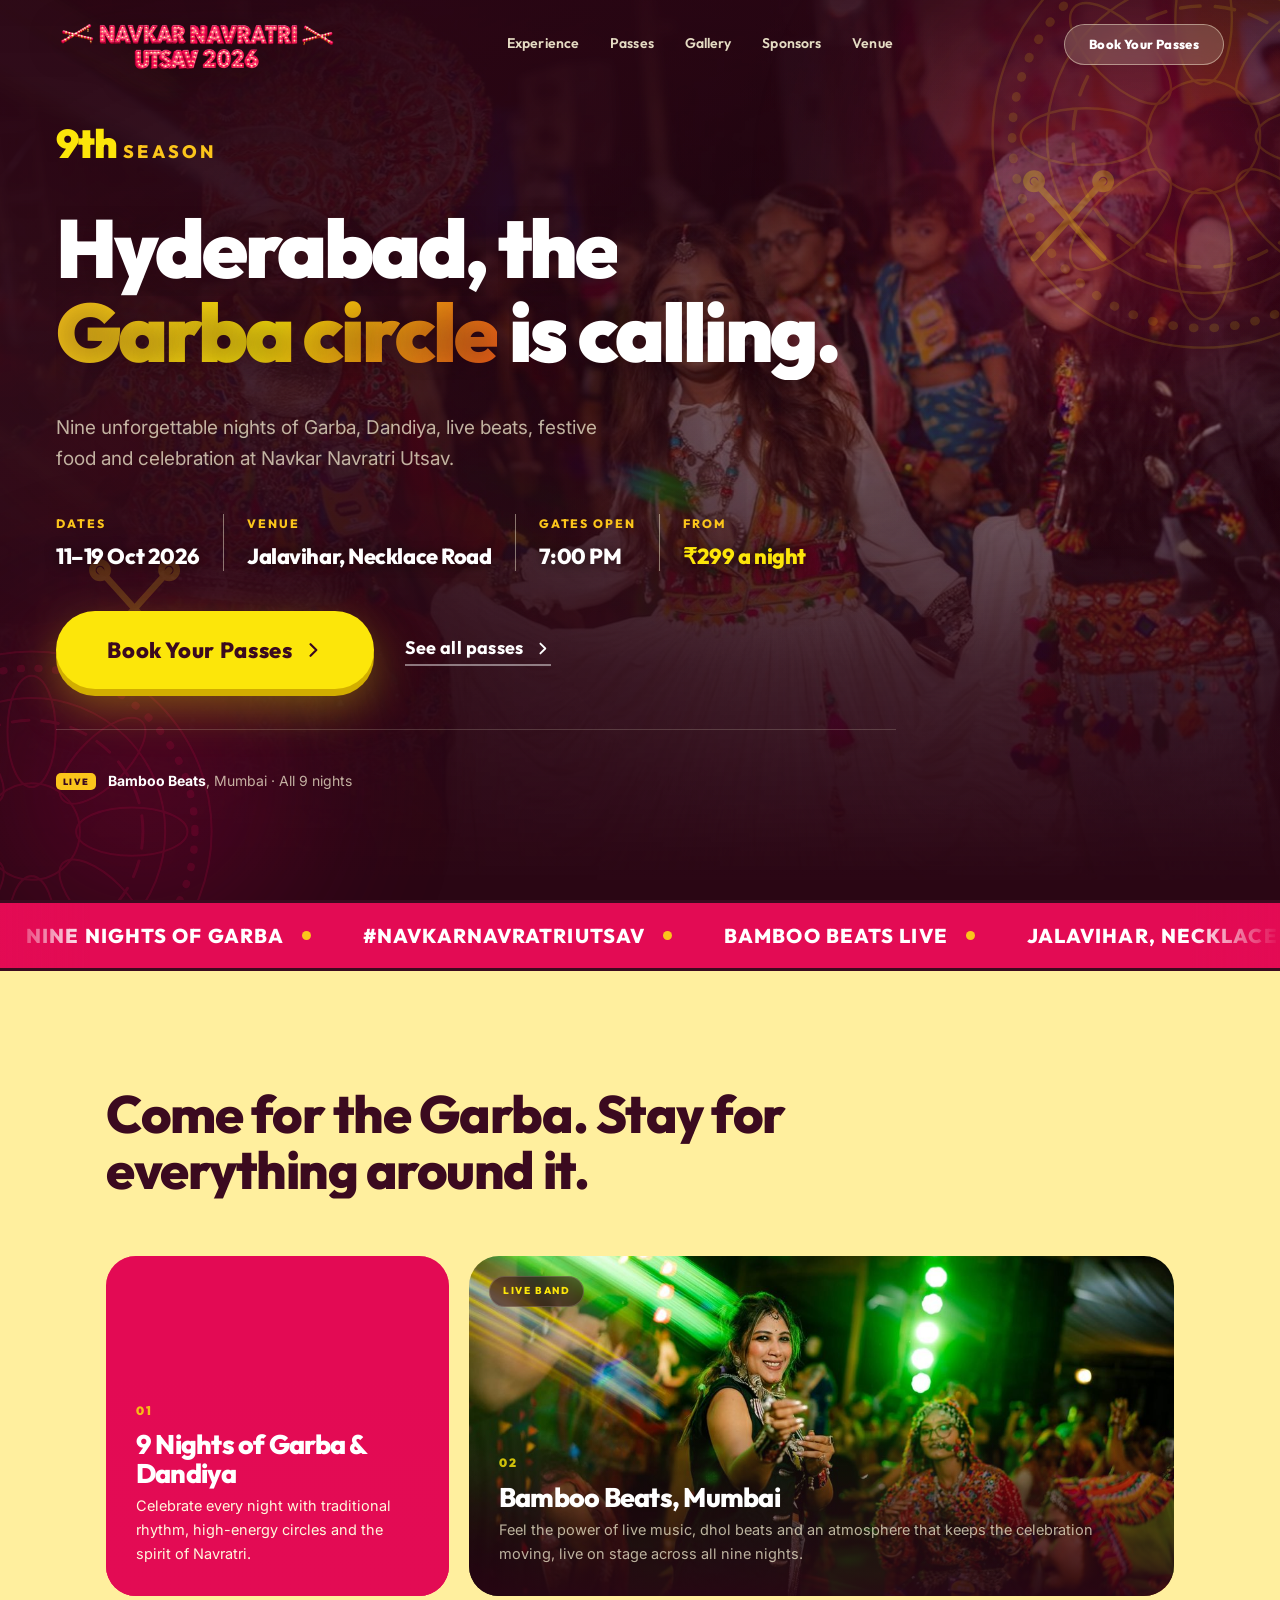
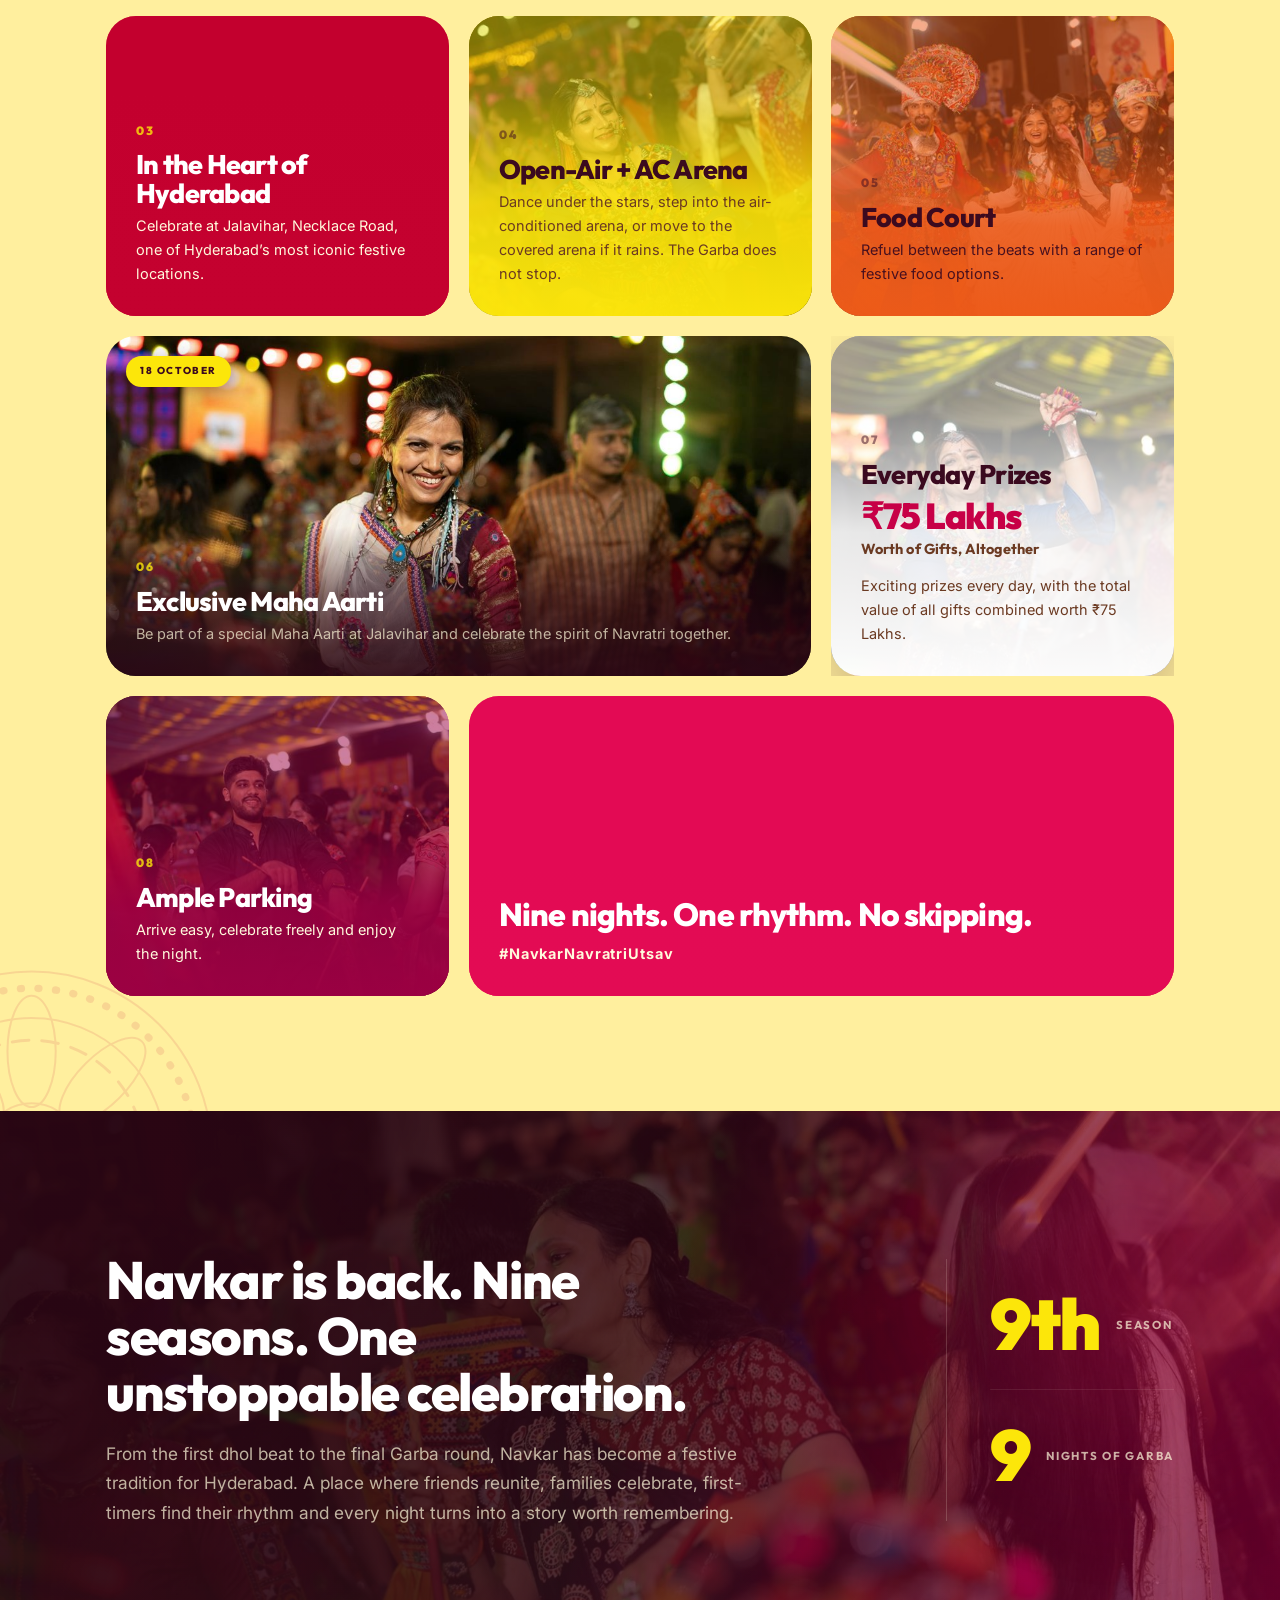
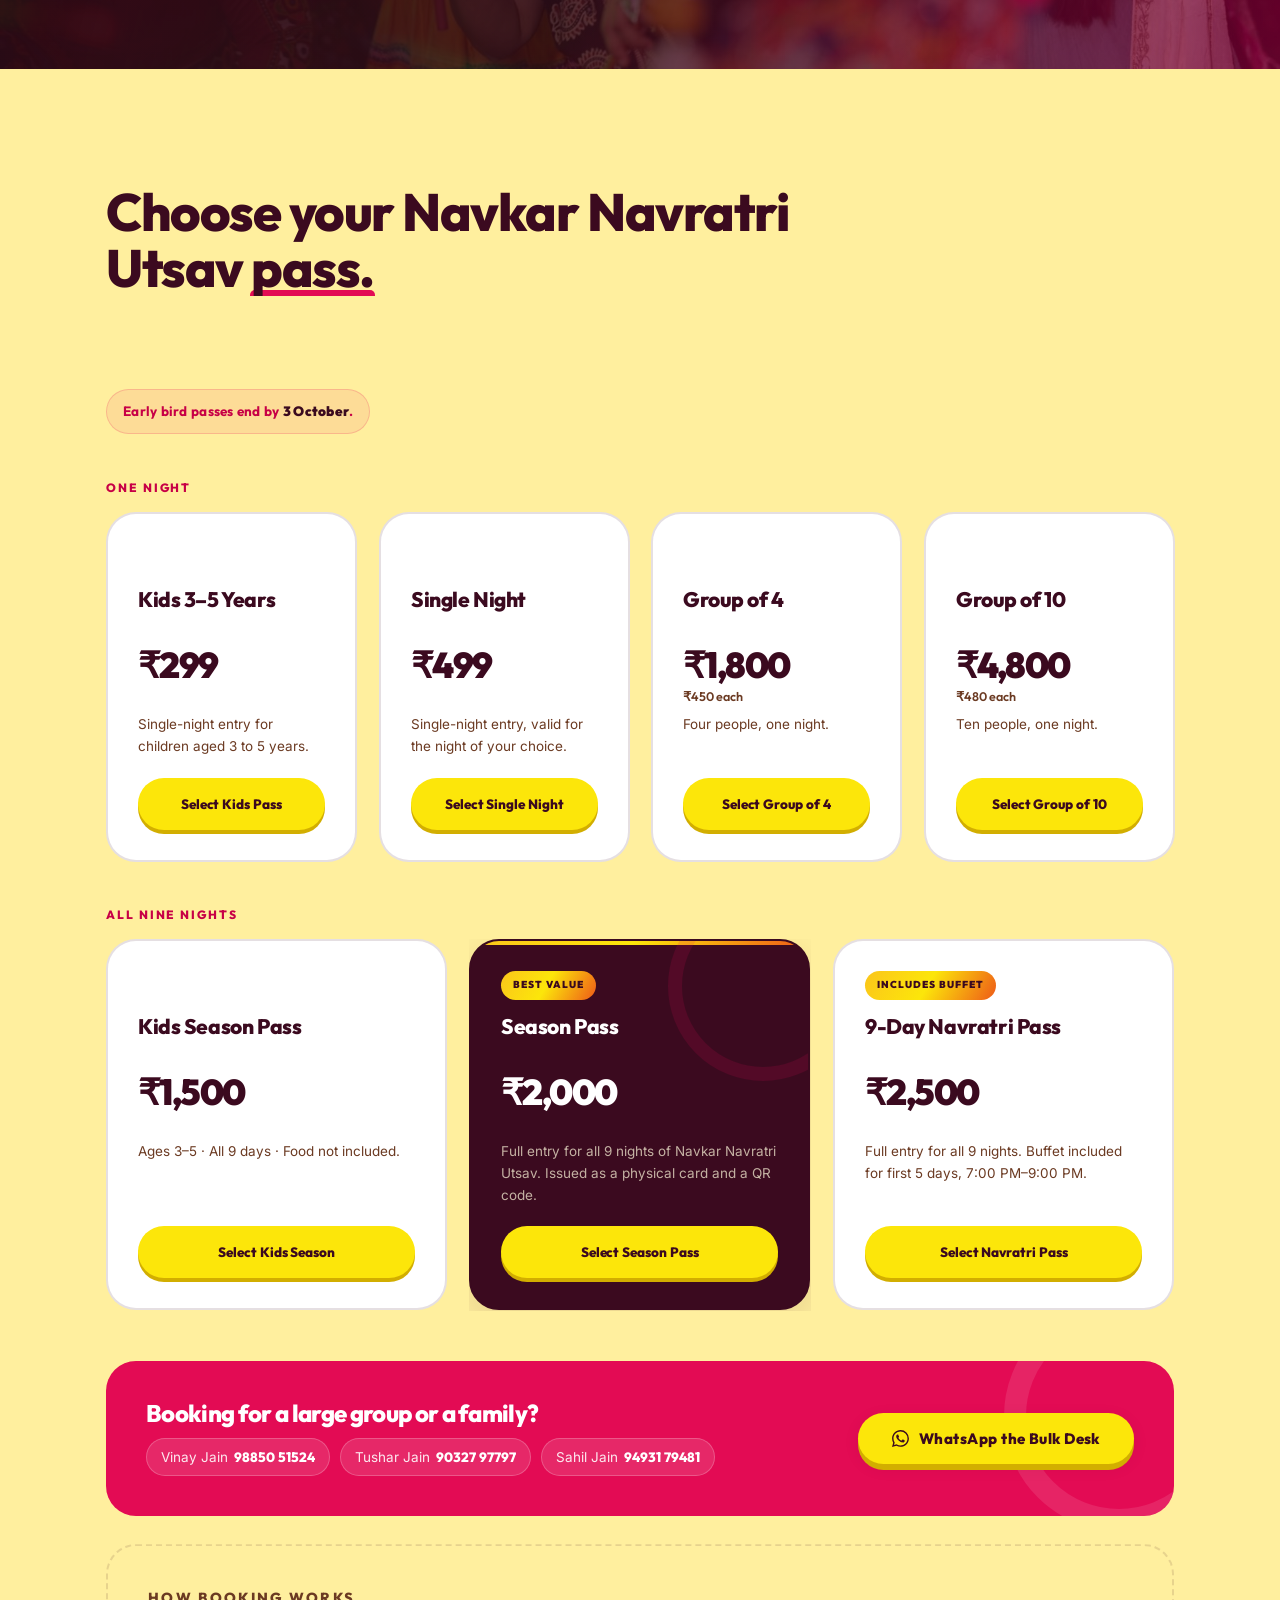
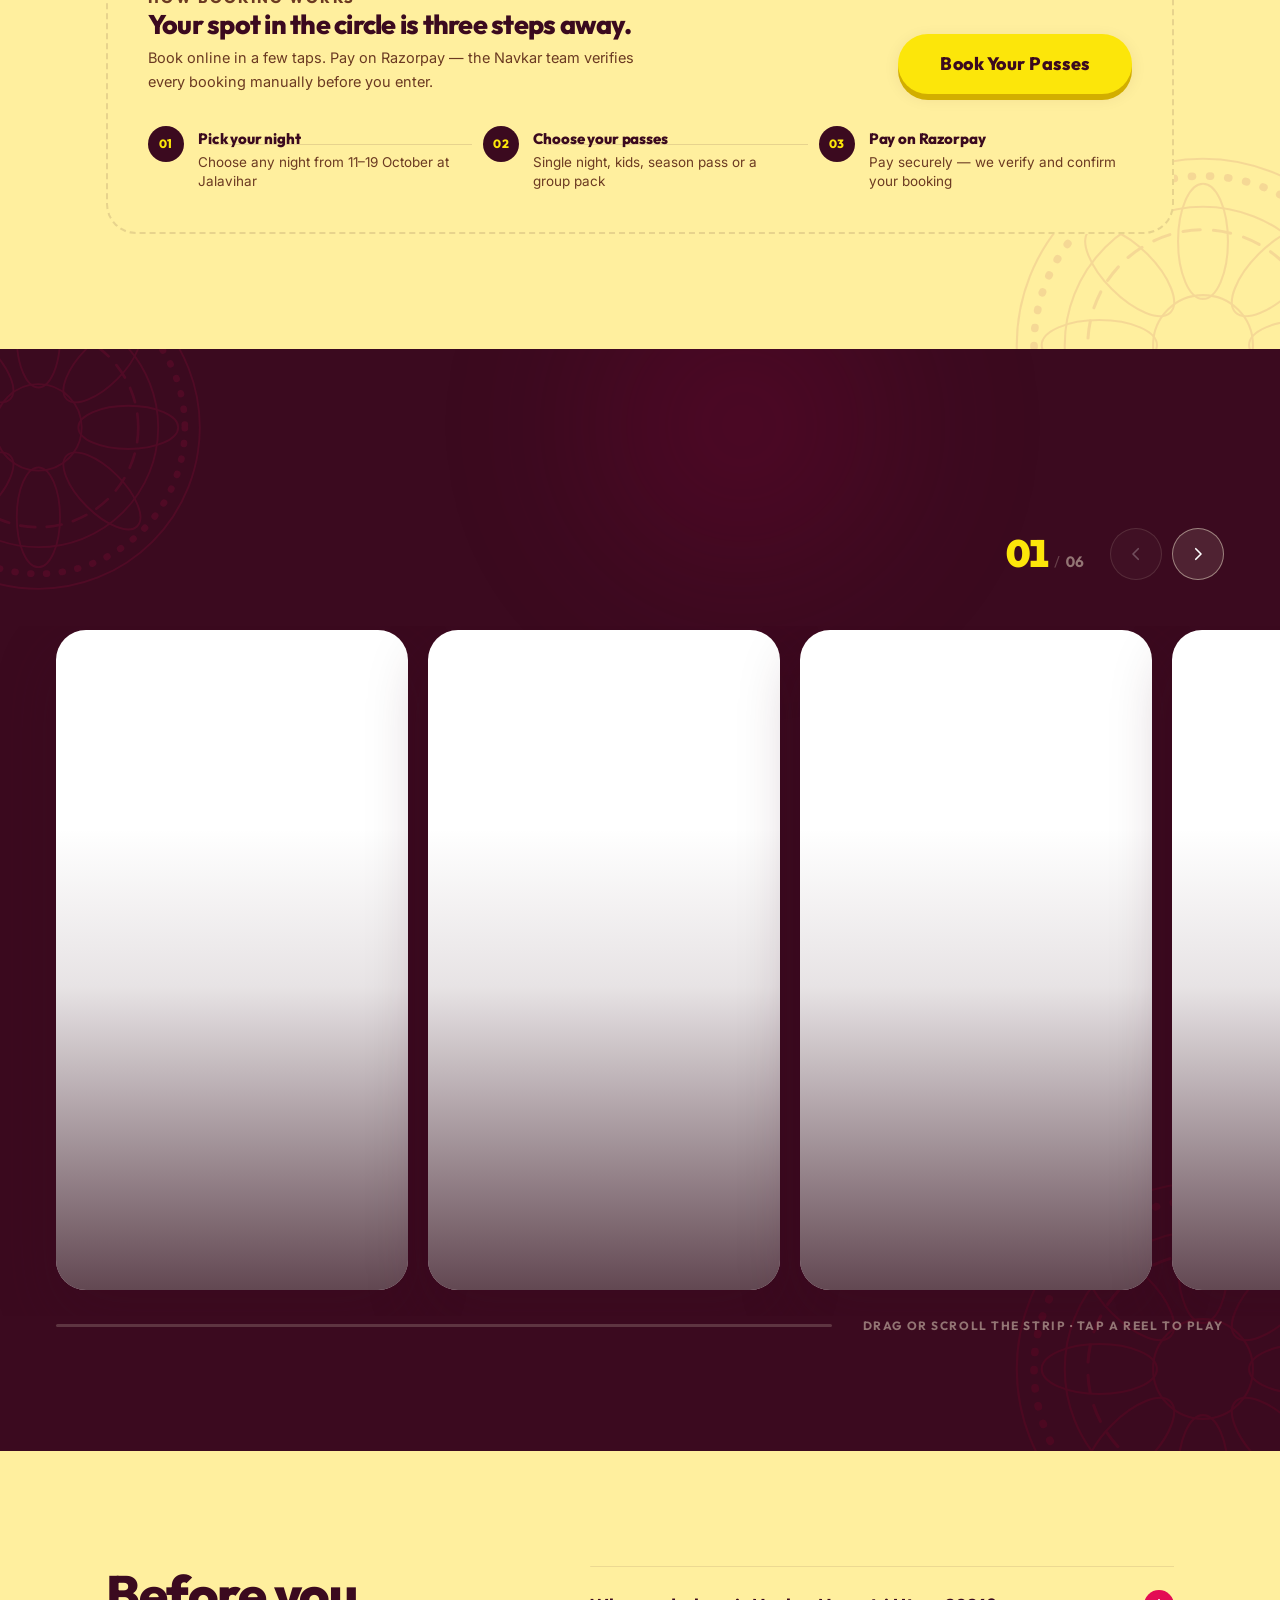
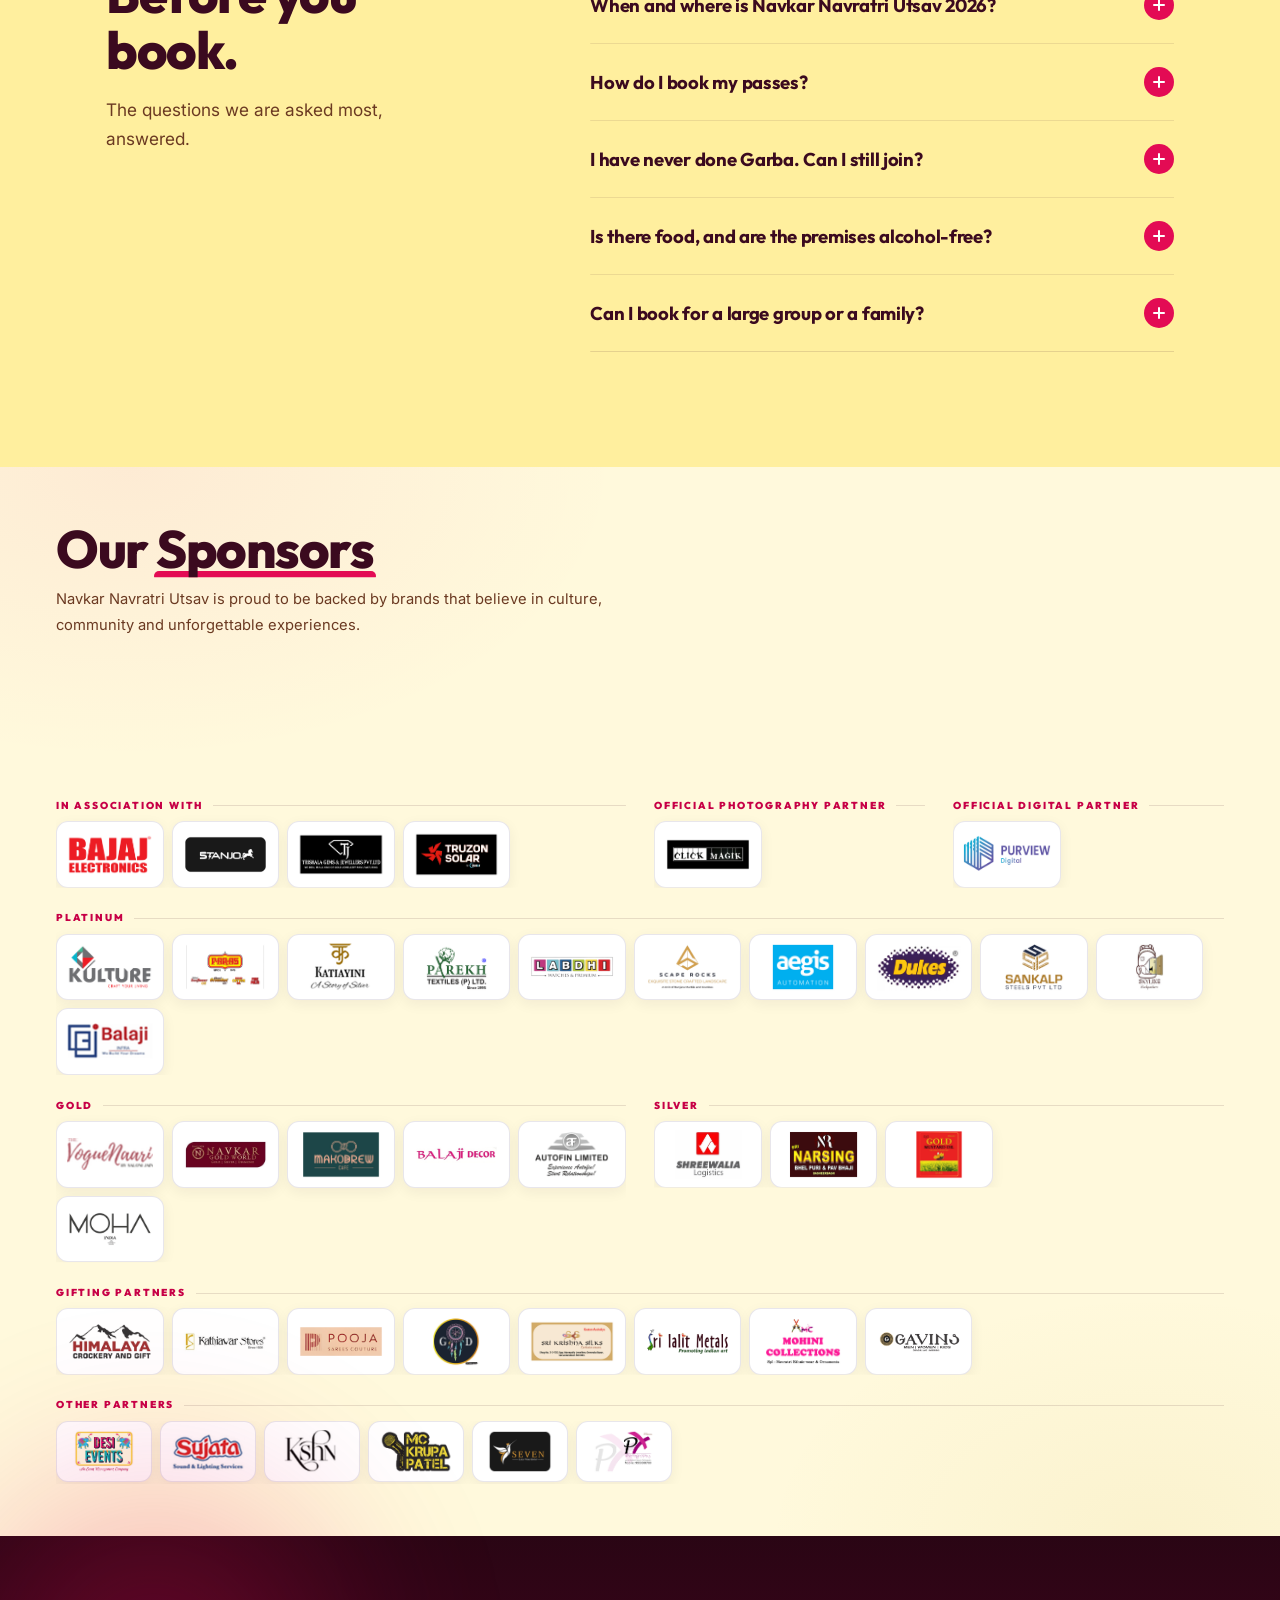
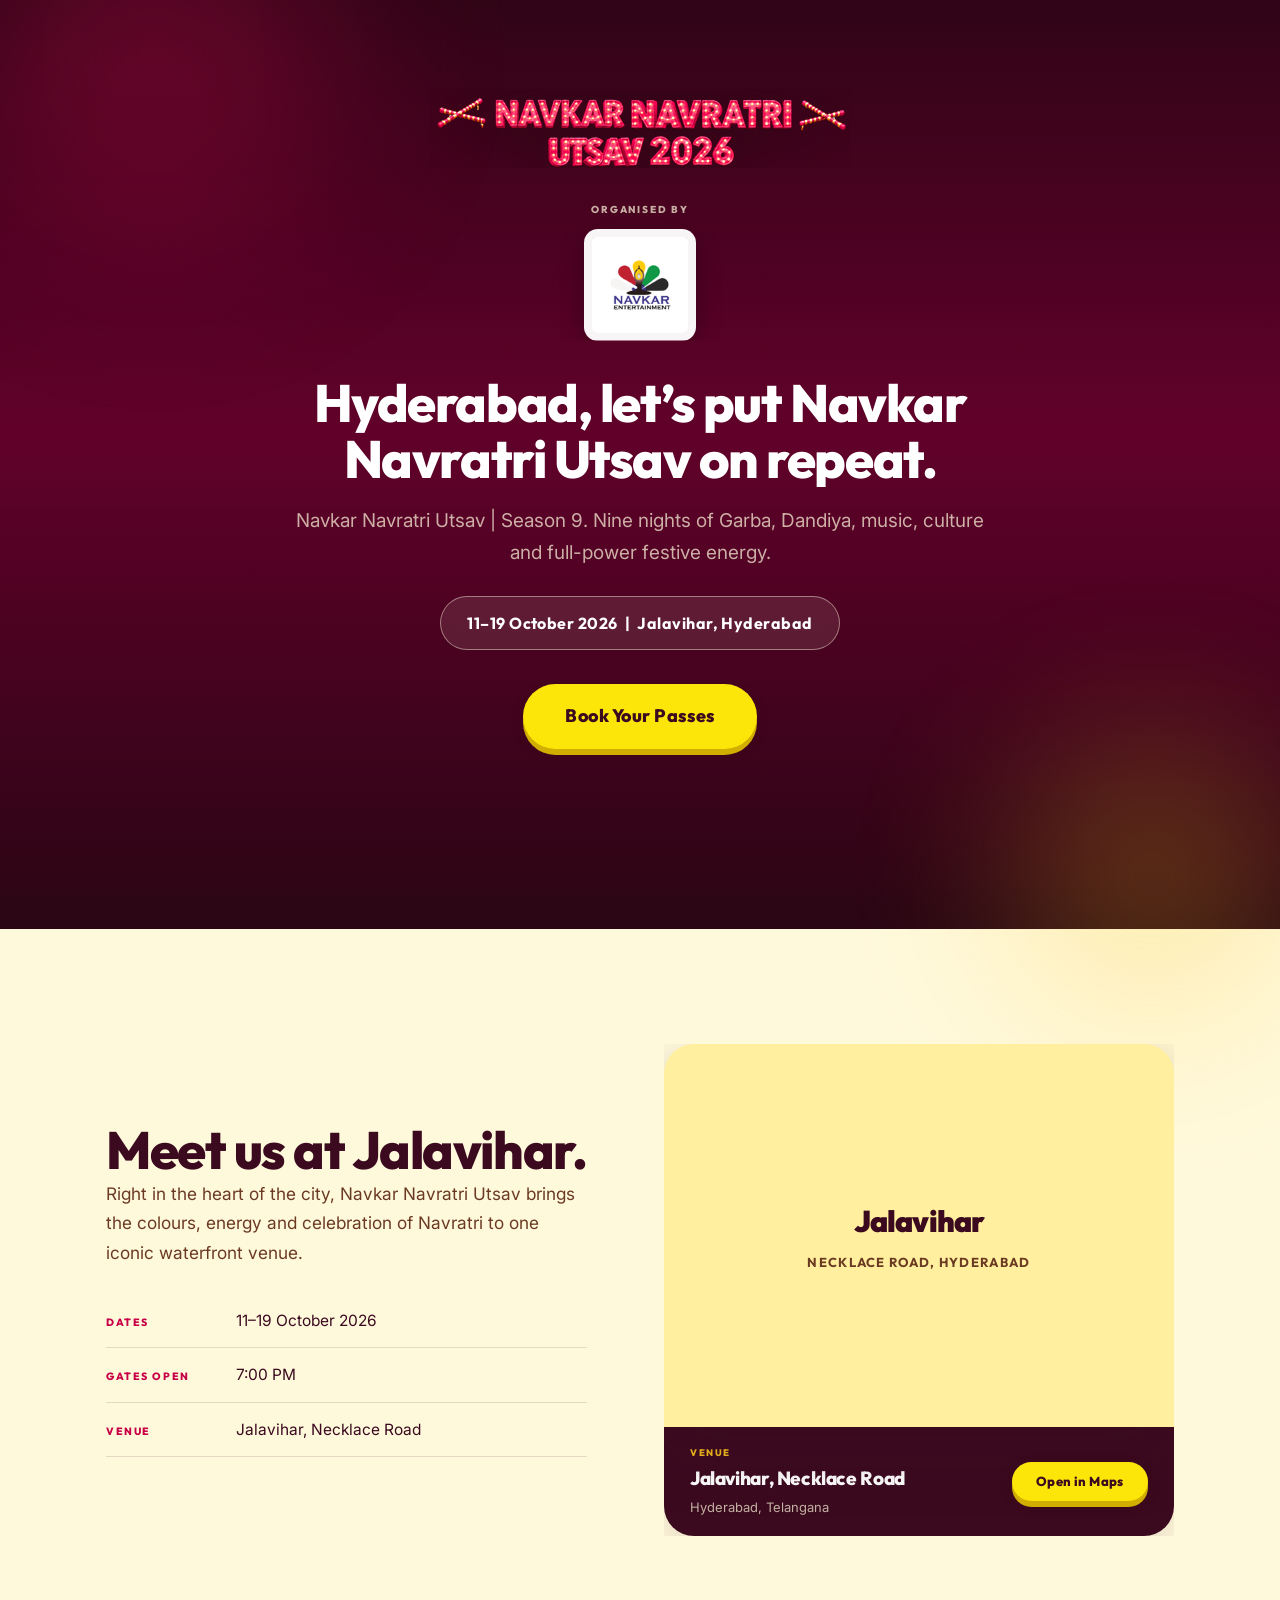
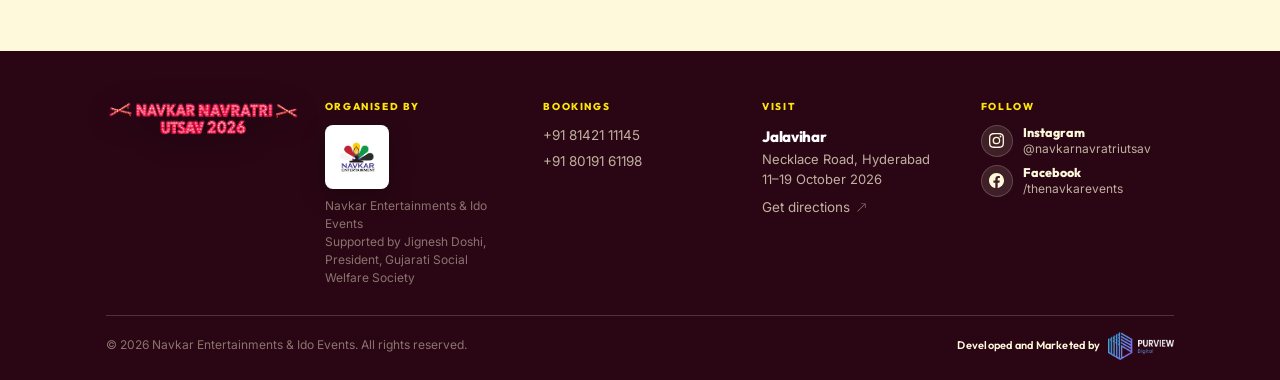
==== commit 9af8e51e: "added all sponsor logo" ====
--- a/index.html
+++ b/index.html
@@ -715,21 +715,22 @@
       <div class="sp-row">
         <figure class="sponsor-logo"><img src="assets/img/sponsors/kulture.png" alt="Kulture" loading="lazy" decoding="async"></figure>
         <figure class="sponsor-logo"><img src="assets/img/sponsors/paras.png" alt="Paras" loading="lazy" decoding="async"></figure>
-        <figure class="sponsor-logo"><img src="assets/img/sponsors/eraya.png" alt="Eraya Lab Diamond Jewelry" loading="lazy" decoding="async"></figure>
+        <figure class="sponsor-logo"><img src="assets/img/sponsors/katiayini.png" alt="Katiayini — A Story of Silver" loading="lazy" decoding="async"></figure>
         <figure class="sponsor-logo"><img src="assets/img/sponsors/parekh-textiles.png" alt="Parekh Textiles" loading="lazy" decoding="async"></figure>
+        <figure class="sponsor-logo"><img src="assets/img/sponsors/labdhi.png" alt="Labdhi Watches and Premium" loading="lazy" decoding="async"></figure>
         <figure class="sponsor-logo"><img src="assets/img/sponsors/scape-rocks.png" alt="Scape Rocks" loading="lazy" decoding="async"></figure>
-        <figure class="sponsor-logo"><img src="assets/img/sponsors/labdhi.png" alt="Labdhi Watches and Premium" loading="lazy" decoding="async"></figure>
         <figure class="sponsor-logo"><img src="assets/img/sponsors/aegis.png" alt="Aegis Automation" loading="lazy" decoding="async"></figure>
         <figure class="sponsor-logo"><img src="assets/img/sponsors/dukes.png" alt="Dukes" loading="lazy" decoding="async"></figure>
+        <figure class="sponsor-logo"><img src="assets/img/sponsors/sankalp-steels.png" alt="Sankalp Steels" loading="lazy" decoding="async"></figure>
         <figure class="sponsor-logo"><img src="assets/img/sponsors/skyline-backpackers.png" alt="Skyline Backpackers" loading="lazy" decoding="async"></figure>
-        <figure class="sponsor-logo"><img src="assets/img/sponsors/sankalp-steels.png" alt="Sankalp Steels" loading="lazy" decoding="async"></figure>
-        <figure class="sponsor-logo"><img src="assets/img/sponsors/platinum-monogram.png" alt="Platinum sponsor" loading="lazy" decoding="async"></figure>
+        <figure class="sponsor-logo"><img src="assets/img/sponsors/balaji-platinum.png" alt="Balaji Infra" loading="lazy" decoding="async"></figure>
       </div>
     </div>
 
     <div class="sp-tier sp-sm sp-w2" data-reveal>
       <h3 class="sp-tier-k">Gold</h3>
       <div class="sp-row">
+        <figure class="sponsor-logo"><img src="assets/img/sponsors/voguenaari.png" alt="VogueNaari by Saloni Jain" loading="lazy" decoding="async"></figure>
         <figure class="sponsor-logo"><img src="assets/img/sponsors/navkar-gold-world.png" alt="Navkar Gold World" loading="lazy" decoding="async"></figure>
         <figure class="sponsor-logo"><img src="assets/img/sponsors/makobrew.png" alt="Makobrew Cafe" loading="lazy" decoding="async"></figure>
         <figure class="sponsor-logo"><img src="assets/img/sponsors/balaji-decor.png" alt="Balaji Decor" loading="lazy" decoding="async"></figure>
@@ -757,16 +758,19 @@
         <figure class="sponsor-logo"><img src="assets/img/sponsors/sri-krishna-silks.png" alt="Sri Krishna Silks" loading="lazy" decoding="async"></figure>
         <figure class="sponsor-logo"><img src="assets/img/sponsors/sri-lalit-metals.png" alt="Sri Lalit Metals" loading="lazy" decoding="async"></figure>
         <figure class="sponsor-logo"><img src="assets/img/sponsors/mohini.png" alt="Mohini Collections" loading="lazy" decoding="async"></figure>
-      </div>
-    </div>
-
-    <div class="sp-tier sp-sm sp-w2" data-reveal>
+        <figure class="sponsor-logo"><img src="assets/img/sponsors/gavins.png" alt="Gavins" loading="lazy" decoding="async"></figure>
+      </div>
+    </div>
+
+    <div class="sp-tier sp-sm sp-full sp-partners" data-reveal>
       <h3 class="sp-tier-k">Other Partners</h3>
       <div class="sp-row">
         <figure class="sponsor-logo"><img src="assets/img/sponsors/desi-events.png" alt="Desi Events — Decor" loading="lazy" decoding="async"></figure>
+        <figure class="sponsor-logo"><img src="assets/img/sponsors/sujata.png" alt="Sujata Sound &amp; Lighting Services" loading="lazy" decoding="async"></figure>
+        <figure class="sponsor-logo"><img src="assets/img/sponsors/kshn.png" alt="KSHN — Reel" loading="lazy" decoding="async"></figure>
+        <figure class="sponsor-logo"><img src="assets/img/sponsors/mc-krupa-patel.png" alt="MC Krupa Patel — Emcee" loading="lazy" decoding="async"></figure>
+        <figure class="sponsor-logo"><img src="assets/img/sponsors/seven.png" alt="Seven Lake View Hotel — Hospitality" loading="lazy" decoding="async"></figure>
         <figure class="sponsor-logo"><img src="assets/img/sponsors/px-photography.png" alt="PX Photography" loading="lazy" decoding="async"></figure>
-        <figure class="sponsor-logo"><img src="assets/img/sponsors/seven.png" alt="Seven Lake View Hotel — Hospitality" loading="lazy" decoding="async"></figure>
-        <figure class="sponsor-logo"><img src="assets/img/sponsors/mc-krupa-patel.png" alt="MC Krupa Patel — Emcee" loading="lazy" decoding="async"></figure>
       </div>
     </div>
   </div>
--- a/css/sections.css
+++ b/css/sections.css
@@ -1248,6 +1248,20 @@
 
 .sp-row{display:flex;flex-wrap:wrap;align-items:stretch;gap:8px}
 
+/* Partners stay on one row (poster order) */
+.sp-partners{grid-column:1 / -1}
+.sp-partners .sp-row{
+  flex-wrap:nowrap;
+  overflow-x:auto;
+  -webkit-overflow-scrolling:touch;
+  padding-bottom:2px;
+}
+.sp-partners .sponsor-logo{
+  width:clamp(96px,7.2vw,118px);
+  height:clamp(60px,4.8vw,72px);
+  flex:0 0 auto;
+}
+
 /* Plates are small so the whole board reads at a glance; the title
    sponsors keep a larger one. */
 .sponsor-logo{
